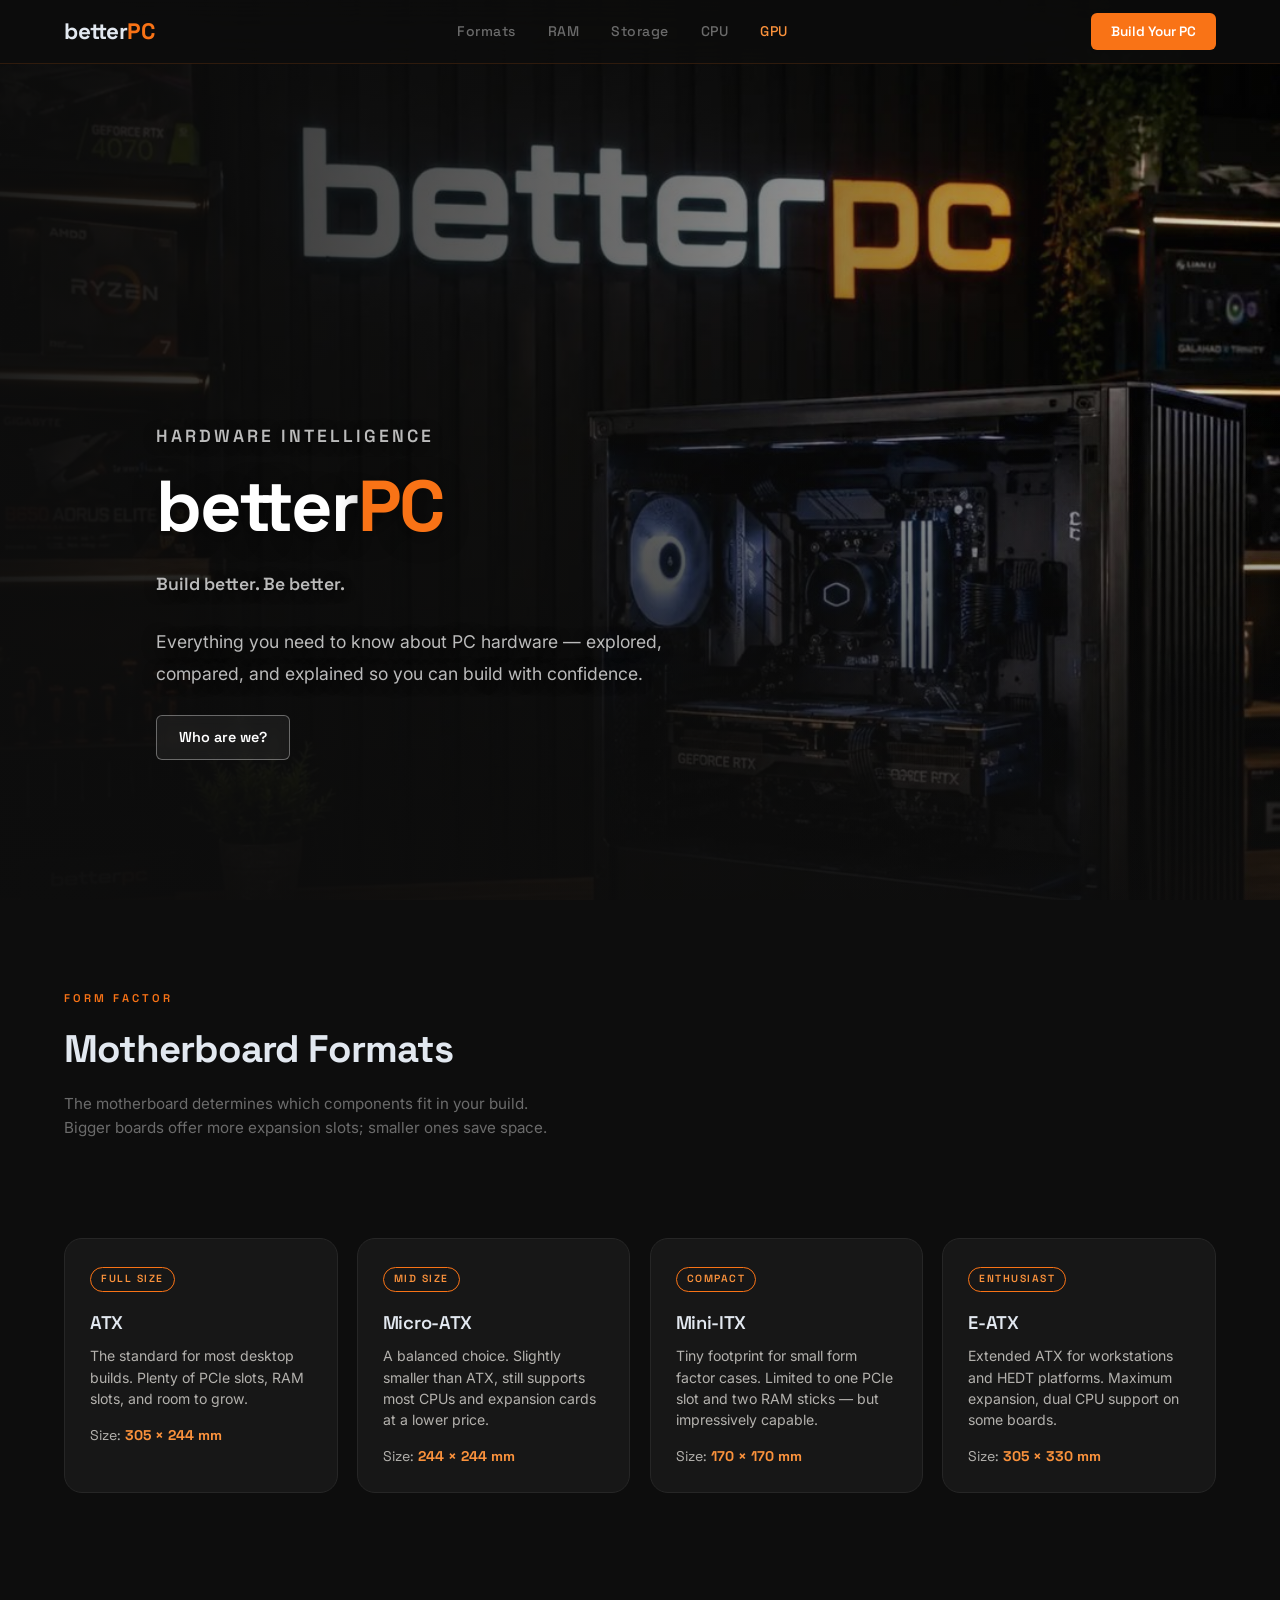
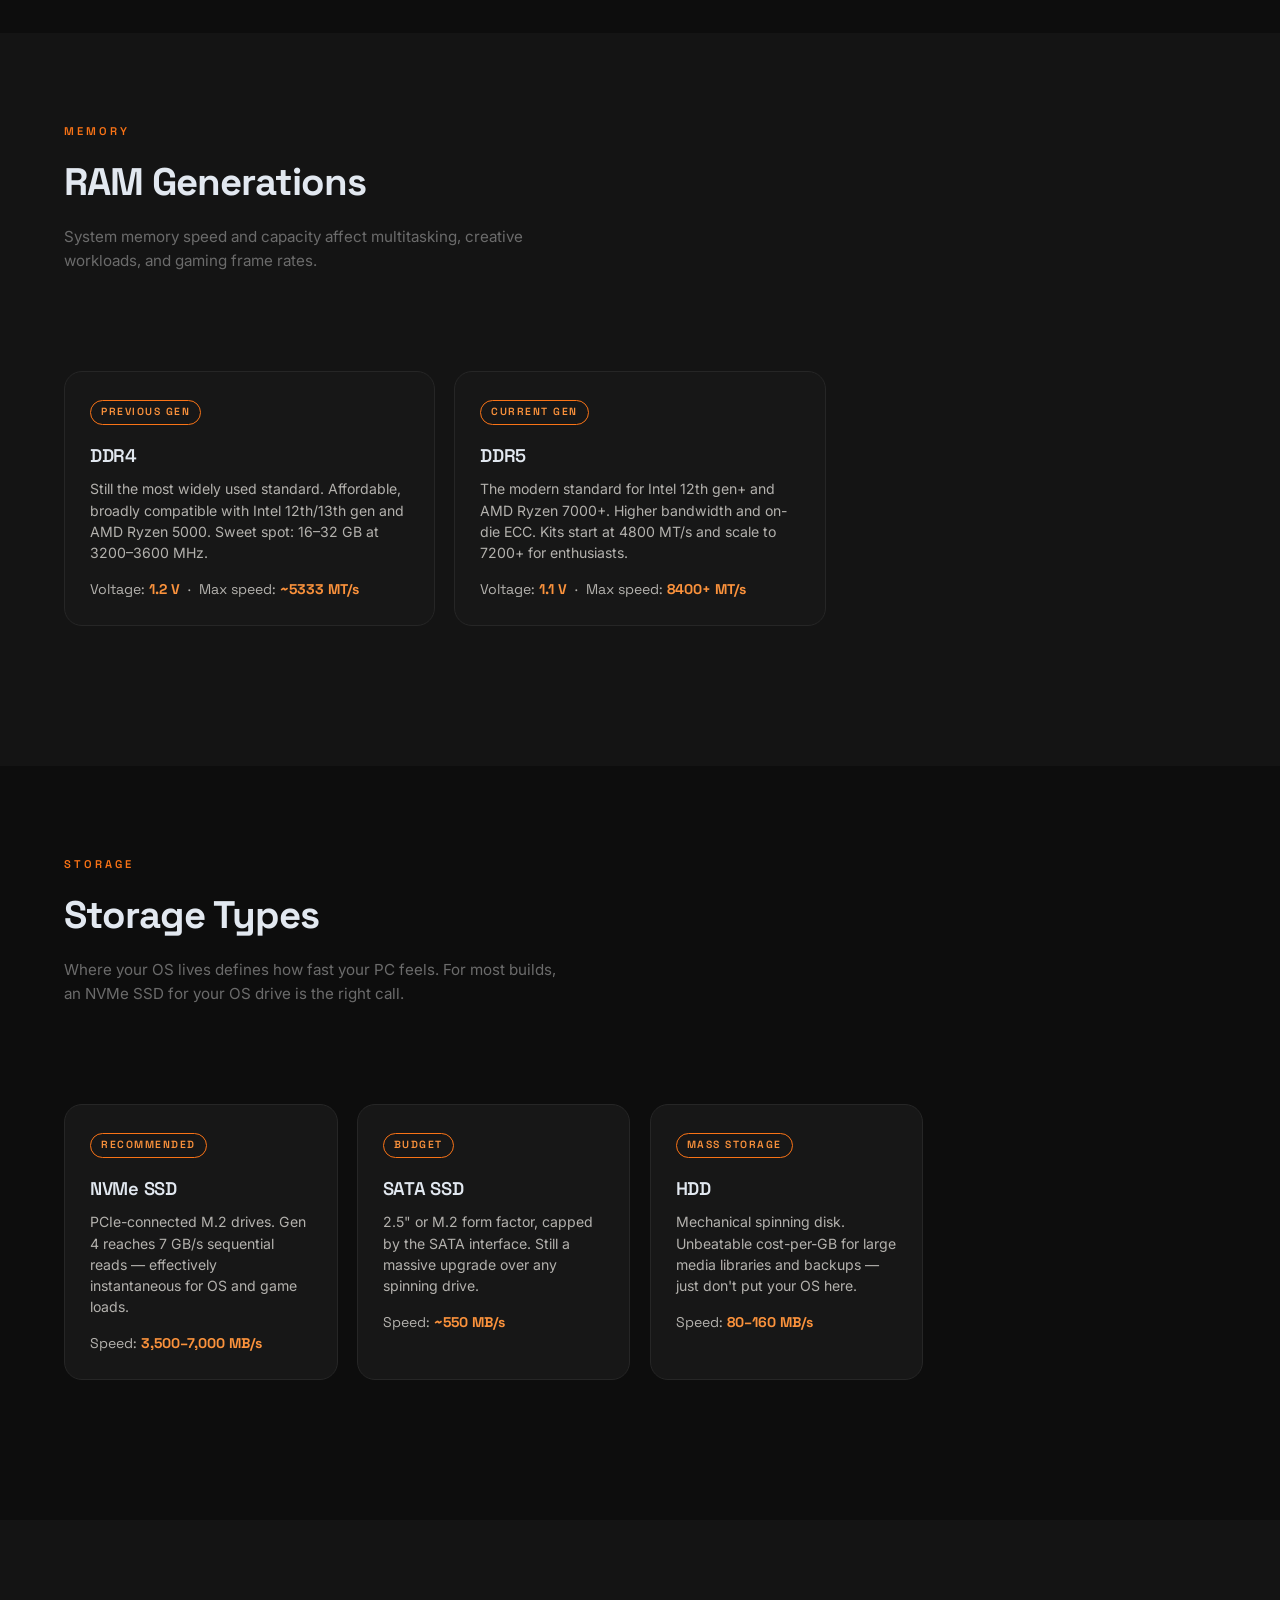
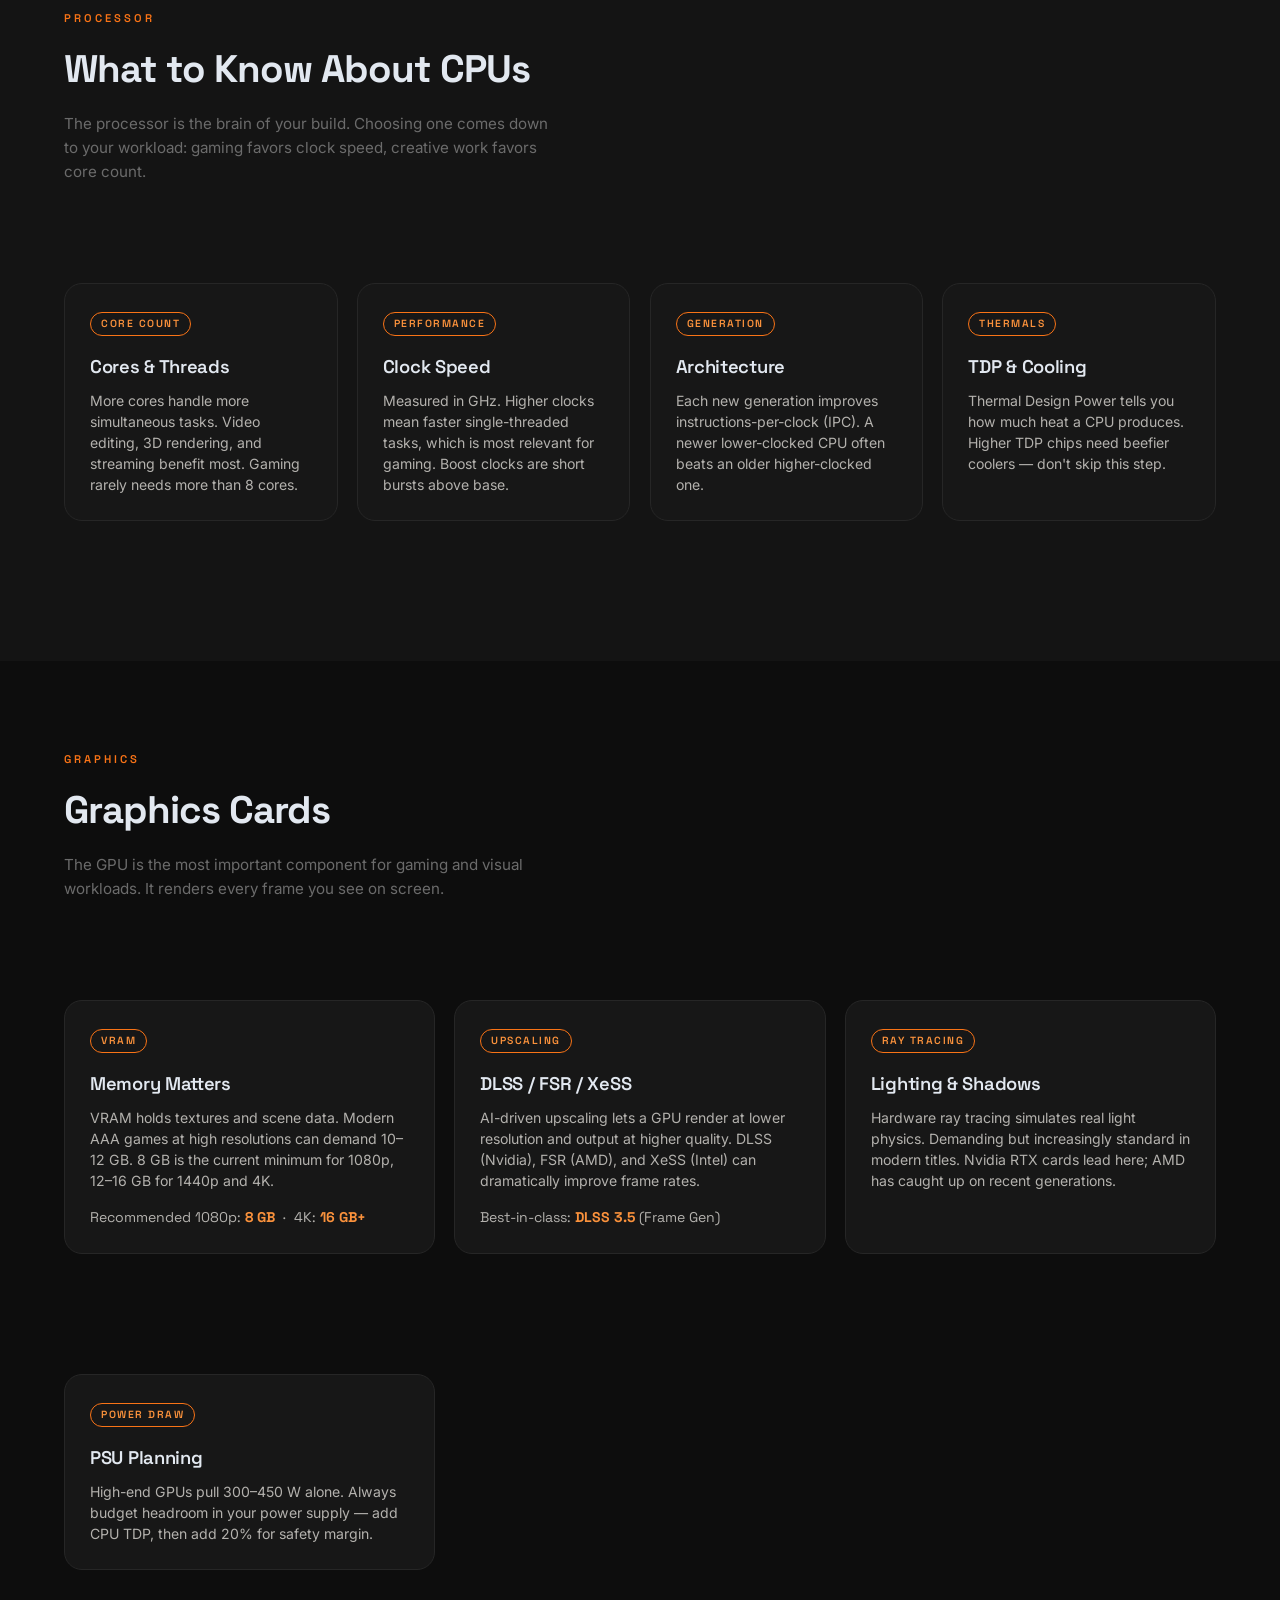
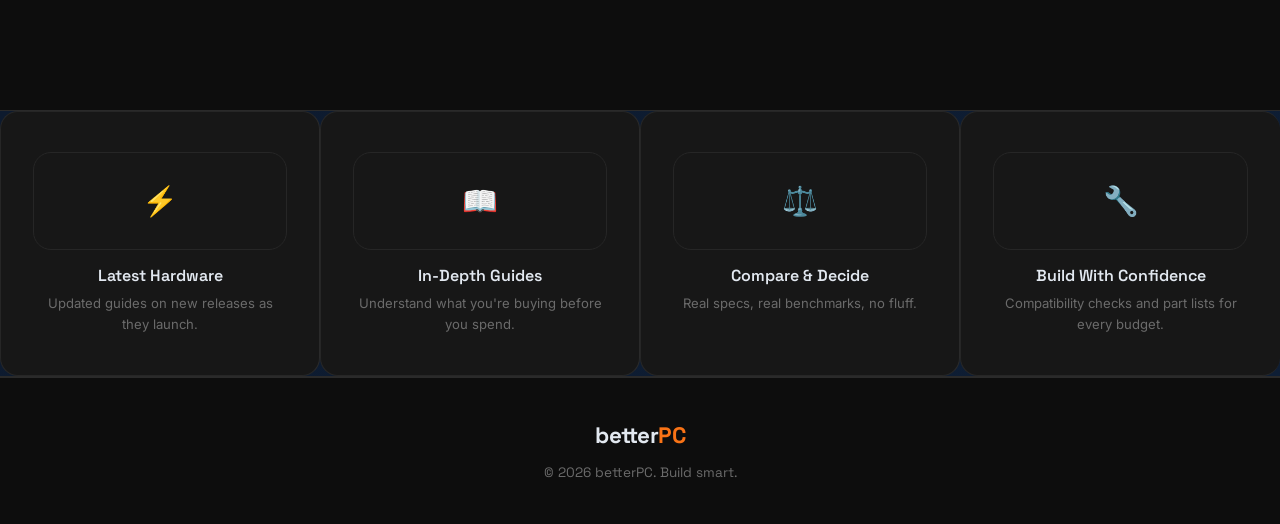
==== index.html @ 0bfc63be "Update index.html" ====
<!DOCTYPE html>
<html lang="en">
<head>
<meta charset="UTF-8" />
<meta name="viewport" content="width=device-width, initial-scale=1.0"/>
<title>betterPC — Hardware Guide</title>
<link rel="preconnect" href="https://fonts.googleapis.com">
<link rel="stylesheet" href="style.css">
<link href="https://fonts.googleapis.com/css2?family=Space+Grotesk:wght@400;500;600;700&family=Inter:wght@400;500&display=swap" rel="stylesheet">
<style>
  *, *::before, *::after { box-sizing: border-box; margin: 0; padding: 0; }

  :root {
    --bg:        #0d0d0d;
    --surface:   #141414;
    --card:      #1a1a1a;
    --border:    #2a2a2a;
    --accent:    #F97316;
    --accent2:   #FB923C;
    --text:      #E2E8F0;
    --muted:     #6B6B6B;
    --radius:    12px;
  }

  html { scroll-behavior: smooth; }

  body {
    font-family: 'Inter', sans-serif;
    background: var(--bg);
    color: var(--text);
    line-height: 1.6;
    overflow-x: hidden;
  }

  /* ── NAV ── */
  .navbar {
    position: fixed;
    top: 0; left: 0; right: 0;
    z-index: 100;
    display: flex;
    align-items: center;
    justify-content: space-between;
    padding: 0 5%;
    height: 64px;
    background: rgba(13,13,13,0.82);
    backdrop-filter: blur(16px);
    border-bottom: 1px solid rgba(249,115,22,0.15);
  }

  .logo {
    font-family: 'Space Grotesk', sans-serif;
    font-size: 1.4rem;
    font-weight: 700;
    letter-spacing: -0.5px;
    color: var(--text);
  }
  .logo span { color: var(--accent); }

  .nav-links {
    display: flex;
    gap: 2rem;
  }
  .nav-links a {
    font-family: 'Space Grotesk', sans-serif;
    font-size: 0.875rem;
    font-weight: 500;
    text-decoration: none;
    color: var(--muted);
    letter-spacing: 0.5px;
    transition: color 0.2s;
  }
  .nav-links a:hover, .nav-links a.active { color: var(--accent2); }

  .build-btn {
    font-family: 'Space Grotesk', sans-serif;
    font-size: 0.85rem;
    font-weight: 600;
    padding: 8px 20px;
    border-radius: 6px;
    background: var(--accent);
    color: #fff;
    text-decoration: none;
    transition: background 0.2s, transform 0.1s;
  }
  .build-btn:hover { background: var(--accent2); transform: translateY(-1px); }

  /* ── HERO ── */
  .hero {
    min-height: 100vh;
    display: flex;
    flex-direction: column;
    justify-content: flex-end;
    padding: 0 5% 80px;
    position: relative;
    overflow: hidden;
    background-image: url("[data-uri]");
    background-size: cover;
    background-position: center 20%;
  }
  .hero::before {
    content: '';
    position: absolute;
    inset: 0;
    background:
      linear-gradient(to right, rgba(13,13,13,0.93) 0%, rgba(13,13,13,0.6) 50%, rgba(13,13,13,0.1) 100%),
      linear-gradient(to top, rgba(13,13,13,0.85) 0%, transparent 55%);
    pointer-events: none;
  }

  .hero-content {
    position: relative;
    z-index: 1;
    display: grid;
    grid-template-columns: 1fr;
    max-width: 1200px;
    width: 100%;
    margin: 0 auto;
  }

  .hero-left {
    max-width: 620px;
  }

  .hero-eyebrow {
    font-family: 'Space Grotesk', sans-serif;
    font-size: 0.78rem;
    font-weight: 600;
    letter-spacing: 3px;
    text-transform: uppercase;
    color: var(--accent2);
    margin-bottom: 1rem;
    text-shadow: 0 2px 12px rgba(0,0,0,0.6);
  }

  .hero-content h1 {
    font-family: 'Space Grotesk', sans-serif;
    font-size: clamp(2.6rem, 6vw, 4.5rem);
    font-weight: 700;
    letter-spacing: -2px;
    color: #fff;
    line-height: 1.05;
    margin-bottom: 0.8rem;
    text-shadow: 0 4px 24px rgba(0,0,0,0.55);
  }
  .hero-content h1 span { color: var(--accent); }

  .hero-tagline {
    font-family: 'Space Grotesk', sans-serif;
    font-size: 1.25rem;
    font-weight: 600;
    color: var(--accent2);
    margin-bottom: 1.2rem;
    text-shadow: 0 2px 12px rgba(0,0,0,0.6);
  }

  .hero-desc {
    font-size: 1.05rem;
    color: #F5F3EF;
    line-height: 1.7;
    margin-bottom: 1.6rem;
    text-shadow: 0 2px 14px rgba(0,0,0,0.7);
    max-width: 520px;
  }

  .about-div a {
    display: inline-flex;
    align-items: center;
    gap: 6px;
    font-family: 'Space Grotesk', sans-serif;
    font-size: 0.9rem;
    font-weight: 600;
    color: #fff;
    text-decoration: none;
    padding: 10px 22px;
    border-radius: 6px;
    border: 1px solid rgba(255,255,255,0.35);
    background: rgba(255,255,255,0.06);
    backdrop-filter: blur(6px);
    transition: border-color 0.2s, background 0.2s, color 0.2s;
  }
  .about-div a:hover {
    border-color: var(--accent);
    background: rgba(249,115,22,0.15);
    color: var(--accent2);
  }

  /* ── SECTIONS ── */
  section:not(.hero) {
    padding: 90px 5%;
  }

  .section-inner {
    max-width: 1200px;
    margin: 0 auto;
  }

  .section-label {
    font-family: 'Space Grotesk', sans-serif;
    font-size: 0.7rem;
    font-weight: 600;
    letter-spacing: 3px;
    text-transform: uppercase;
    color: var(--accent);
    margin-bottom: 0.6rem;
  }

  .section-title {
    font-family: 'Space Grotesk', sans-serif;
    font-size: clamp(1.8rem, 3vw, 2.6rem);
    font-weight: 700;
    letter-spacing: -1px;
    margin-bottom: 0.8rem;
  }

  .section-desc {
    font-size: 0.95rem;
    color: var(--muted);
    max-width: 500px;
    margin-bottom: 3rem;
  }

  .grid {
    display: grid;
    grid-template-columns: repeat(auto-fill, minmax(240px, 1fr));
    gap: 1.2rem;
  }
  .grid-2 { grid-template-columns: repeat(auto-fill, minmax(320px, 1fr)); }

  /* ── CARDS ── */
  .card {
    background: var(--card);
    border: 1px solid var(--border);
    border-radius: var(--radius);
    padding: 1.6rem;
    position: relative;
    transition: border-color 0.25s, transform 0.2s, box-shadow 0.25s;
    overflow: hidden;
  }
  .card::before {
    content: '';
    position: absolute;
    inset: 0;
    border-radius: var(--radius);
    background: radial-gradient(ellipse 60% 60% at 50% 0%, rgba(249,115,22,0.07) 0%, transparent 70%);
    opacity: 0;
    transition: opacity 0.3s;
  }
  .card:hover {
    border-color: rgba(249,115,22,0.45);
    transform: translateY(-3px);
    box-shadow: 0 8px 40px rgba(249,115,22,0.15);
  }
  .card:hover::before { opacity: 1; }

  .card-badge {
    display: inline-block;
    font-family: 'Space Grotesk', sans-serif;
    font-size: 0.65rem;
    font-weight: 600;
    letter-spacing: 1.5px;
    text-transform: uppercase;
    padding: 3px 10px;
    border-radius: 20px;
    border: 1px solid var(--accent);
    color: var(--accent2);
    margin-bottom: 1rem;
  }

  .card h3 {
    font-family: 'Space Grotesk', sans-serif;
    font-size: 1.15rem;
    font-weight: 600;
    margin-bottom: 0.5rem;
    letter-spacing: -0.3px;
  }

  .card p {
    font-size: 0.88rem;
    color: rgba(240,237,232,0.72);
    line-height: 1.5;
  }

  .card-tag {
    margin-top: 1rem;
    font-size: 0.75rem;
    color: var(--muted);
    font-family: 'Space Grotesk', sans-serif;
  }
  .card-tag strong { color: var(--accent2); }

  /* ── ALTERNATING SECTION BACKGROUNDS ── */
  section.alt { background: var(--surface); }

  /* ── FEATURE STRIP ── */
  .feature-strip {
    background: linear-gradient(135deg, #0d1a2e 0%, #0e1e35 100%);
    border-top: 1px solid var(--border);
    border-bottom: 1px solid var(--border);
  }

  .feature-strip .grid { gap: 0; }
  .feature-strip .feat {
    padding: 2.5rem 2rem;
    border-right: 1px solid var(--border);
    text-align: center;
  }
  .feature-strip .feat:last-child { border-right: none; }
  .feat-icon {
    font-size: 1.8rem;
    margin-bottom: 0.8rem;
  }
  .feat h4 {
    font-family: 'Space Grotesk', sans-serif;
    font-size: 1rem;
    font-weight: 600;
    margin-bottom: 0.3rem;
  }
  .feat p { font-size: 0.82rem; color: var(--muted); }

  /* ── FOOTER ── */
  footer {
    padding: 40px 5%;
    text-align: center;
    border-top: 1px solid var(--border);
  }
  footer p {
    font-family: 'Space Grotesk', sans-serif;
    font-size: 0.85rem;
    color: var(--muted);
  }
  footer span { color: var(--accent); }

  /* ── RESPONSIVE ── */
  @media (max-width: 768px) {
    .nav-links { display: none; }
    .feature-strip .feat { border-right: none; border-bottom: 1px solid var(--border); }
    .feature-strip .feat:last-child { border-bottom: none; }
    .feature-strip .grid { grid-template-columns: 1fr; }
  }

  @media (prefers-reduced-motion: reduce) {
    .card { transition: none; }
  }
</style>
</head>
<body>

<!-- NAV -->
<nav class="navbar">
  <div class="logo">better<span>PC</span></div>
  <div class="nav-links">
    <a href="#formats">Formats</a>
    <a href="#ram">RAM</a>
    <a href="#storage">Storage</a>
    <a href="#cpu">CPU</a>
    <a href="#gpu">GPU</a>
  </div>
  <a class="build-btn" href="build.html">Build Your PC</a>
</nav>

<!-- HERO -->
<header class="hero">
  <div class="hero-content">
    <div class="hero-left">
      <p class="hero-eyebrow">Hardware Intelligence</p>
      <h1>better<span>PC</span></h1>
      <p class="hero-tagline">Build better. Be better.</p>
      <p class="hero-desc">
        Everything you need to know about PC hardware — explored, compared, and explained so you can build with confidence.
      </p>
      <div class="about-div">
       <a href="about.html">Who are we?</a>
      </div>
    </div>
  </div>
</header>

<!-- FORMATS -->
<section id="formats">
  <div class="section-inner">
    <p class="section-label">Form Factor</p>
    <h2 class="section-title">Motherboard Formats</h2>
    <p class="section-desc">The motherboard determines which components fit in your build. Bigger boards offer more expansion slots; smaller ones save space.</p>
    <div class="grid">
      <div class="card">
        <span class="card-badge">Full Size</span>
        <h3>ATX</h3>
        <p>The standard for most desktop builds. Plenty of PCIe slots, RAM slots, and room to grow.</p>
        <p class="card-tag">Size: <strong>305 × 244 mm</strong></p>
      </div>
      <div class="card">
        <span class="card-badge">Mid Size</span>
        <h3>Micro-ATX</h3>
        <p>A balanced choice. Slightly smaller than ATX, still supports most CPUs and expansion cards at a lower price.</p>
        <p class="card-tag">Size: <strong>244 × 244 mm</strong></p>
      </div>
      <div class="card">
        <span class="card-badge">Compact</span>
        <h3>Mini-ITX</h3>
        <p>Tiny footprint for small form factor cases. Limited to one PCIe slot and two RAM sticks — but impressively capable.</p>
        <p class="card-tag">Size: <strong>170 × 170 mm</strong></p>
      </div>
      <div class="card">
        <span class="card-badge">Enthusiast</span>
        <h3>E-ATX</h3>
        <p>Extended ATX for workstations and HEDT platforms. Maximum expansion, dual CPU support on some boards.</p>
        <p class="card-tag">Size: <strong>305 × 330 mm</strong></p>
      </div>
    </div>
  </div>
</section>

<!-- RAM -->
<section id="ram" class="alt">
  <div class="section-inner">
    <p class="section-label">Memory</p>
    <h2 class="section-title">RAM Generations</h2>
    <p class="section-desc">System memory speed and capacity affect multitasking, creative workloads, and gaming frame rates.</p>
    <div class="grid grid-2">
      <div class="card">
        <span class="card-badge">Previous Gen</span>
        <h3>DDR4</h3>
        <p>Still the most widely used standard. Affordable, broadly compatible with Intel 12th/13th gen and AMD Ryzen 5000. Sweet spot: 16–32 GB at 3200–3600 MHz.</p>
        <p class="card-tag">Voltage: <strong>1.2 V</strong> &nbsp;·&nbsp; Max speed: <strong>~5333 MT/s</strong></p>
      </div>
      <div class="card">
        <span class="card-badge">Current Gen</span>
        <h3>DDR5</h3>
        <p>The modern standard for Intel 12th gen+ and AMD Ryzen 7000+. Higher bandwidth and on-die ECC. Kits start at 4800 MT/s and scale to 7200+ for enthusiasts.</p>
        <p class="card-tag">Voltage: <strong>1.1 V</strong> &nbsp;·&nbsp; Max speed: <strong>8400+ MT/s</strong></p>
      </div>
    </div>
  </div>
</section>

<!-- STORAGE -->
<section id="storage">
  <div class="section-inner">
    <p class="section-label">Storage</p>
    <h2 class="section-title">Storage Types</h2>
    <p class="section-desc">Where your OS lives defines how fast your PC feels. For most builds, an NVMe SSD for your OS drive is the right call.</p>
    <div class="grid">
      <div class="card">
        <span class="card-badge">Recommended</span>
        <h3>NVMe SSD</h3>
        <p>PCIe-connected M.2 drives. Gen 4 reaches 7 GB/s sequential reads — effectively instantaneous for OS and game loads.</p>
        <p class="card-tag">Speed: <strong>3,500–7,000 MB/s</strong></p>
      </div>
      <div class="card">
        <span class="card-badge">Budget</span>
        <h3>SATA SSD</h3>
        <p>2.5" or M.2 form factor, capped by the SATA interface. Still a massive upgrade over any spinning drive.</p>
        <p class="card-tag">Speed: <strong>~550 MB/s</strong></p>
      </div>
      <div class="card">
        <span class="card-badge">Mass Storage</span>
        <h3>HDD</h3>
        <p>Mechanical spinning disk. Unbeatable cost-per-GB for large media libraries and backups — just don't put your OS here.</p>
        <p class="card-tag">Speed: <strong>80–160 MB/s</strong></p>
      </div>
    </div>
  </div>
</section>

<!-- CPU -->
<section id="cpu" class="alt">
  <div class="section-inner">
    <p class="section-label">Processor</p>
    <h2 class="section-title">What to Know About CPUs</h2>
    <p class="section-desc">The processor is the brain of your build. Choosing one comes down to your workload: gaming favors clock speed, creative work favors core count.</p>
    <div class="grid">
      <div class="card">
        <span class="card-badge">Core Count</span>
        <h3>Cores & Threads</h3>
        <p>More cores handle more simultaneous tasks. Video editing, 3D rendering, and streaming benefit most. Gaming rarely needs more than 8 cores.</p>
      </div>
      <div class="card">
        <span class="card-badge">Performance</span>
        <h3>Clock Speed</h3>
        <p>Measured in GHz. Higher clocks mean faster single-threaded tasks, which is most relevant for gaming. Boost clocks are short bursts above base.</p>
      </div>
      <div class="card">
        <span class="card-badge">Generation</span>
        <h3>Architecture</h3>
        <p>Each new generation improves instructions-per-clock (IPC). A newer lower-clocked CPU often beats an older higher-clocked one.</p>
      </div>
      <div class="card">
        <span class="card-badge">Thermals</span>
        <h3>TDP & Cooling</h3>
        <p>Thermal Design Power tells you how much heat a CPU produces. Higher TDP chips need beefier coolers — don't skip this step.</p>
      </div>
    </div>
  </div>
</section>

<!-- GPU -->
<section id="gpu">
  <div class="section-inner">
    <p class="section-label">Graphics</p>
    <h2 class="section-title">Graphics Cards</h2>
    <p class="section-desc">The GPU is the most important component for gaming and visual workloads. It renders every frame you see on screen.</p>
    <div class="grid grid-2">
      <div class="card">
        <span class="card-badge">VRAM</span>
        <h3>Memory Matters</h3>
        <p>VRAM holds textures and scene data. Modern AAA games at high resolutions can demand 10–12 GB. 8 GB is the current minimum for 1080p, 12–16 GB for 1440p and 4K.</p>
        <p class="card-tag">Recommended 1080p: <strong>8 GB</strong> &nbsp;·&nbsp; 4K: <strong>16 GB+</strong></p>
      </div>
      <div class="card">
        <span class="card-badge">Upscaling</span>
        <h3>DLSS / FSR / XeSS</h3>
        <p>AI-driven upscaling lets a GPU render at lower resolution and output at higher quality. DLSS (Nvidia), FSR (AMD), and XeSS (Intel) can dramatically improve frame rates.</p>
        <p class="card-tag">Best-in-class: <strong>DLSS 3.5</strong> (Frame Gen)</p>
      </div>
      <div class="card">
        <span class="card-badge">Ray Tracing</span>
        <h3>Lighting & Shadows</h3>
        <p>Hardware ray tracing simulates real light physics. Demanding but increasingly standard in modern titles. Nvidia RTX cards lead here; AMD has caught up on recent generations.</p>
      </div>
      <div class="card">
        <span class="card-badge">Power Draw</span>
        <h3>PSU Planning</h3>
        <p>High-end GPUs pull 300–450 W alone. Always budget headroom in your power supply — add CPU TDP, then add 20% for safety margin.</p>
      </div>
    </div>
  </div>
</section>

<!-- FEATURE STRIP -->
<section class="feature-strip" style="padding: 0;">
  <div class="section-inner" style="max-width:100%;">
    <div class="grid" style="grid-template-columns: repeat(4, 1fr);">
      <div class="feat">
        <div class="feat-icon">⚡</div>
        <h4>Latest Hardware</h4>
        <p>Updated guides on new releases as they launch.</p>
      </div>
      <div class="feat">
        <div class="feat-icon">📖</div>
        <h4>In-Depth Guides</h4>
        <p>Understand what you're buying before you spend.</p>
      </div>
      <div class="feat">
        <div class="feat-icon">⚖️</div>
        <h4>Compare & Decide</h4>
        <p>Real specs, real benchmarks, no fluff.</p>
      </div>
      <div class="feat">
        <div class="feat-icon">🔧</div>
        <h4>Build With Confidence</h4>
        <p>Compatibility checks and part lists for every budget.</p>
      </div>
    </div>
  </div>
</section>

<!-- FOOTER -->
<footer>
  <div class="logo" style="margin-bottom:0.5rem;">better<span>PC</span></div>
  <p>© 2026 betterPC. Build smart.</p>
</footer>

<script>
  // Active nav highlight on scroll
  const sections = document.querySelectorAll('section[id], header.hero');
  const navLinks = document.querySelectorAll('.nav-links a');

  const observer = new IntersectionObserver(entries => {
    entries.forEach(entry => {
      if (entry.isIntersecting) {
        const id = entry.target.id;
        navLinks.forEach(a => {
          a.classList.toggle('active', a.getAttribute('href') === `#${id}`);
        });
      }
    });
  }, { rootMargin: '-40% 0px -55% 0px' });

  document.querySelectorAll('section[id]').forEach(s => observer.observe(s));
</script>
</body>
</html>
---- style.css ----
*{
    margin:0;
    padding:0;
    box-sizing:border-box;
}

body{
    background:#050505;
    color:white;
    font-family:'Segoe UI',sans-serif;
}

.navbar{
    display:flex;
    justify-content:space-between;
    align-items:center;
    padding:30px 8%;
}

.logo{
    font-size:2rem;
    font-weight:800;
}

.logo span{
    color:#ff7a00;
}

.nav-links{
    display:flex;
    gap:40px;
}

.nav-links a{
    color:white;
    text-decoration:none;
    transition:.3s;
}

.nav-links a:hover{
    color:#ff7a00;
}

.build-btn{
    background:#ff7a00;
    color:white;
    text-decoration:none;
    padding:14px 26px;
    border-radius:10px;
}

/* .hero{
    min-height:100vh;

    background:
    radial-gradient(
        circle at center,
        rgba(255,122,0,.15),
        transparent 60%
    ),
    #050505;
} */
.hero{
    min-height:100vh;

    background:
    linear-gradient(
        rgba(0,0,0,.75),
        rgba(0,0,0,.75)
    ),
    url("images/background.jpg");

    background-size:cover;
    background-position:center;
    background-repeat:no-repeat;

    position:relative;
}
.hero-content{
    display:flex;
    justify-content:space-between;
    align-items:center;

    padding:60px 8%;
}

.hero-left{
    max-width:650px;
}

.hero-left h1{
    font-size:7rem;
    line-height:1;
}

.hero-left h1 span{
    color:#ff7a00;
}

.hero-left h2{
    margin-top:20px;
    font-size:2rem;
}

.hero-left p{
    margin-top:25px;
    color:#bbb;
    font-size:1.1rem;
    line-height:1.8;
}

.hero-buttons{
    margin-top:40px;
    display:flex;
    gap:20px;
}

.primary-btn{
    background:#ff7a00;
    color:white;
    border:none;
    padding:16px 28px;
    border-radius:12px;
    cursor:pointer;
}

.secondary-btn{
    background:transparent;
    color:white;
    border:1px solid #444;
    padding:16px 28px;
    border-radius:12px;
    cursor:pointer;
}

.hero-right img{
    width:750px;
    max-width:100%;

    filter:
    drop-shadow(
        0 0 40px
        rgba(255,122,0,.25)
    );
}

.card{
    max-width:1300px;
    margin:50px auto;
    background:#111;
    border:1px solid #222;
    border-radius:24px;
    padding:40px;
}

.grid{
    display:grid;
    grid-template-columns:
    repeat(auto-fit,minmax(250px,1fr));

    gap:25px;
}

.grid div{
    background:#171717;
    border:1px solid #262626;
    border-radius:18px;
    padding:25px;
    transition:.3s;
}

.grid div:hover{
    transform:translateY(-5px);
    border-color:#ff7a00;
}

footer{
    text-align:center;
    padding:50px;
    color:#888;
}
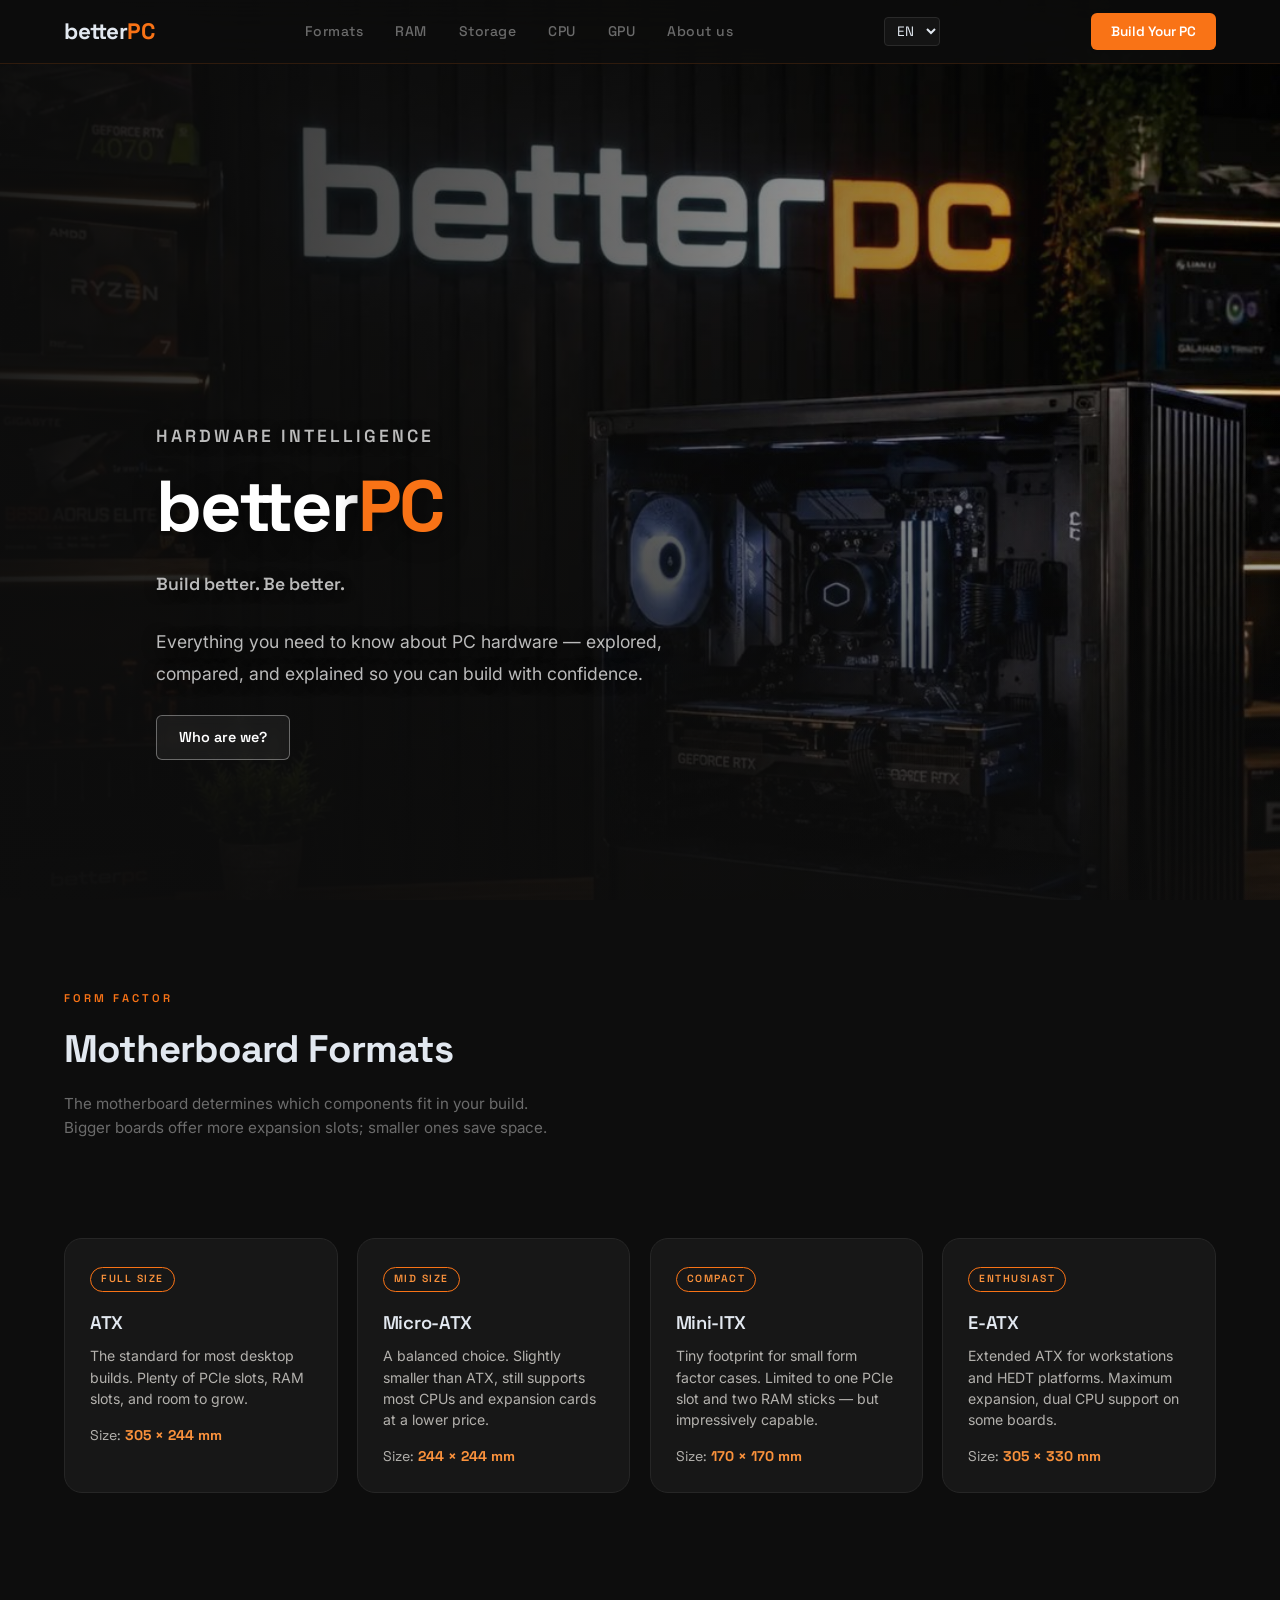
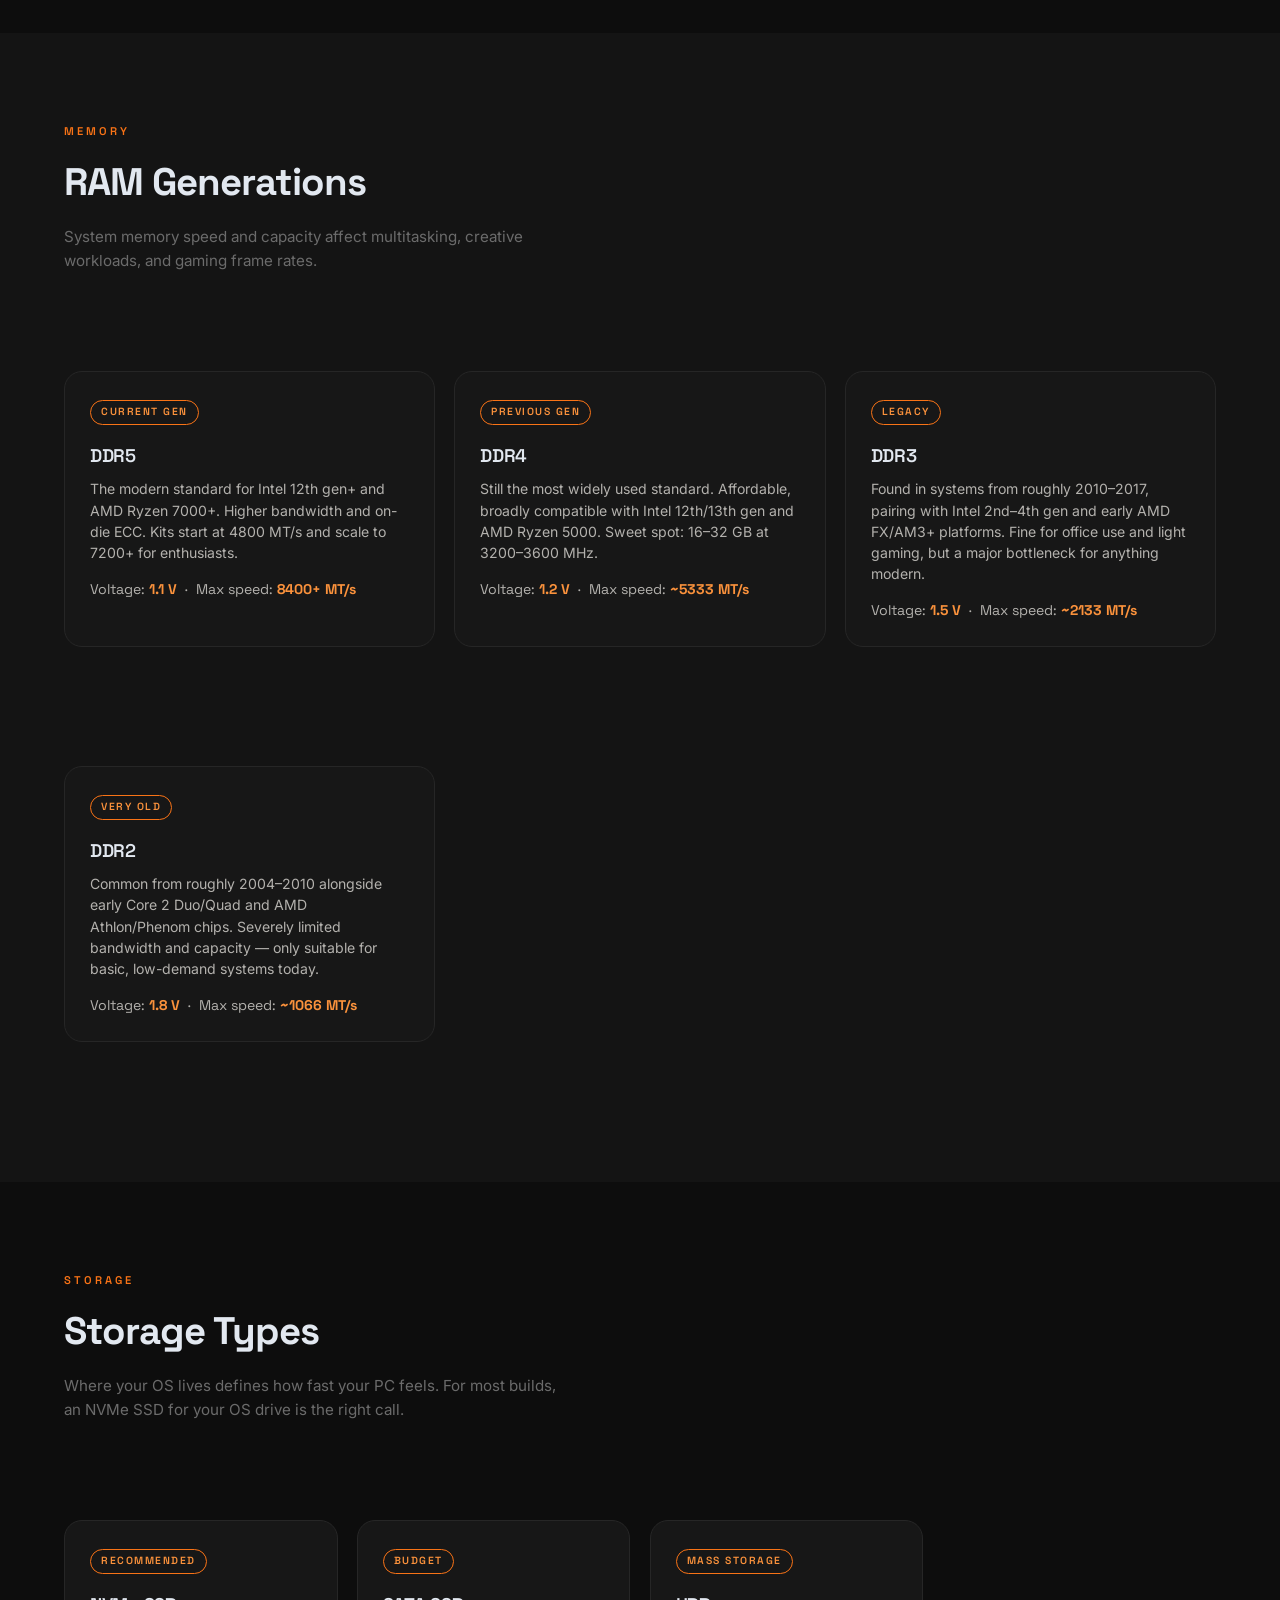
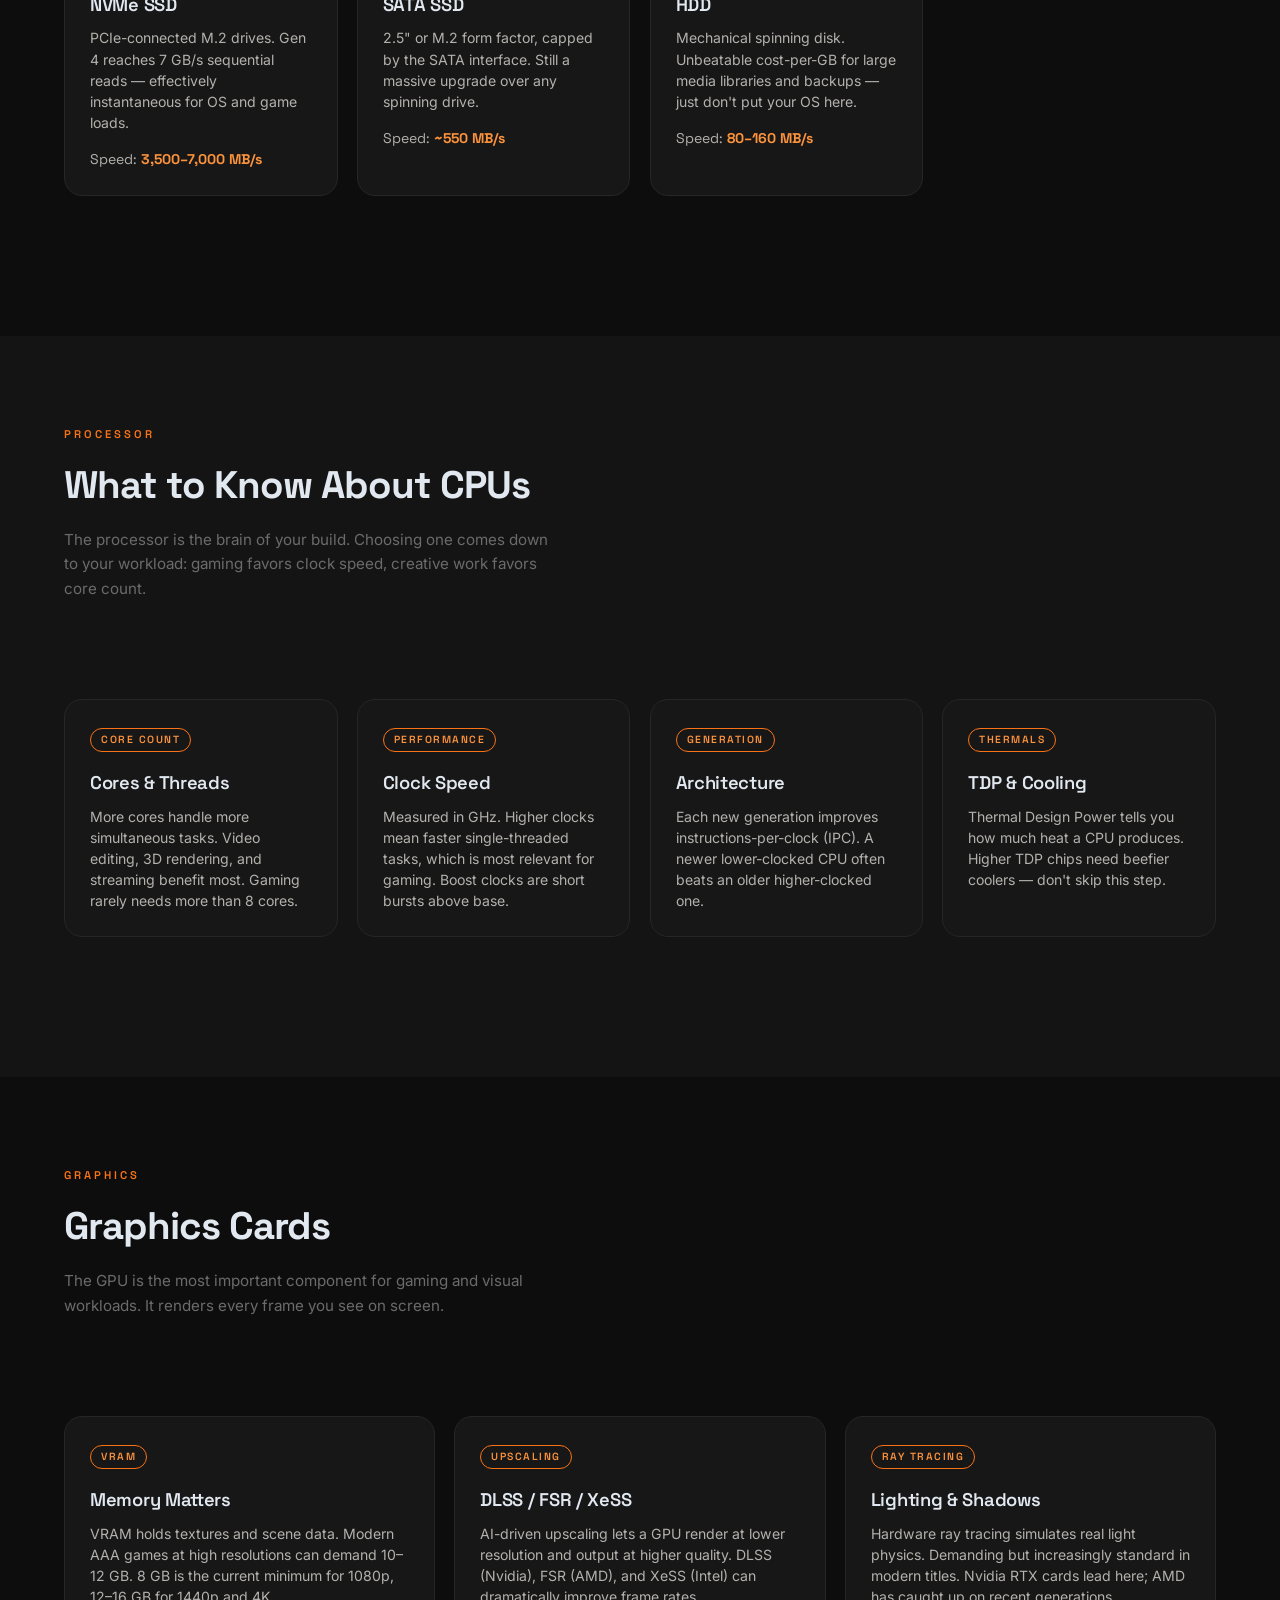
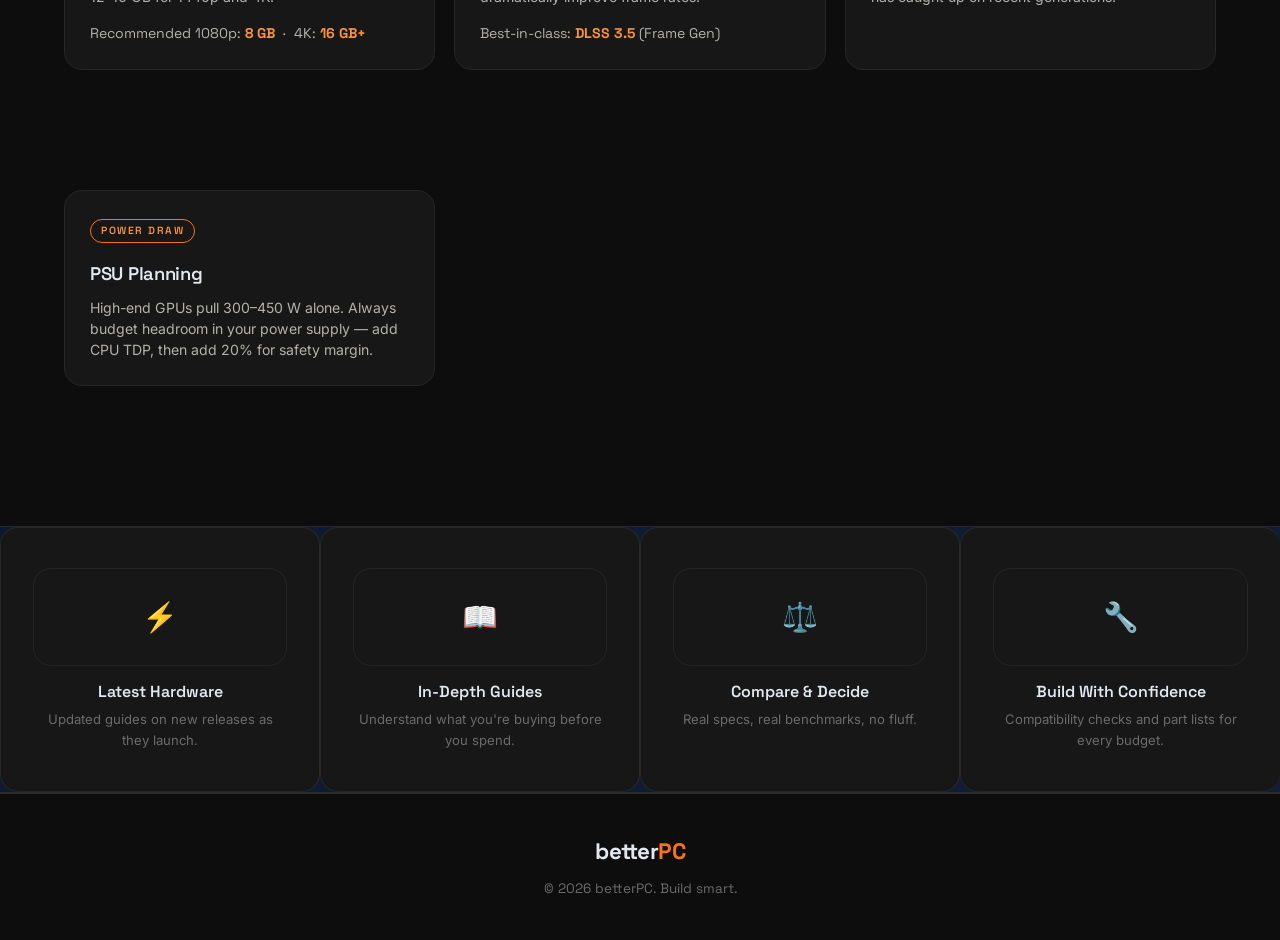
==== commit 98b3b2c1: "Update index.html" ====
--- a/index.html
+++ b/index.html
@@ -47,6 +47,20 @@
     border-bottom: 1px solid rgba(249,115,22,0.15);
   }
 
+ .lang-selector select {
+  background: var(--surface);
+  color: var(--text);
+  border: 1px solid var(--border);
+  padding: 4px 8px;
+  border-radius: 4px;
+  font-family: 'Space Grotesk', sans-serif;
+  font-size: 0.85rem;
+  cursor: pointer;
+  outline: none;
+}
+.lang-selector select:hover {
+  border-color: var(--accent);
+}
   .logo {
     font-family: 'Space Grotesk', sans-serif;
     font-size: 1.4rem;
@@ -348,13 +362,35 @@
 <!-- NAV -->
 <nav class="navbar">
   <div class="logo">better<span>PC</span></div>
+ 
   <div class="nav-links">
-    <a href="#formats">Formats</a>
-    <a href="#ram">RAM</a>
-    <a href="#storage">Storage</a>
-    <a href="#cpu">CPU</a>
-    <a href="#gpu">GPU</a>
+    <a href="index.html#formats" data-i18n="nav_formats">Formats</a>
+      <a href="index.html#ram" data-i18n="nav_ram">RAM</a>
+      <a href="index.html#storage" data-i18n="nav_storage">Storage</a>
+      <a href="index.html#cpu" data-i18n="nav_cpu">CPU</a>
+      <a href="index.html#gpu" data-i18n="nav_gpu">GPU</a>
+      <a href="about.html" data-i18n="nav_about">About us</a>
   </div>
+
+ <div class="lang-selector">
+    <select id="langSelect">
+      <option value="en">EN</option>
+      <option value="el">GR</option>
+      <option value="de">DE</option>
+      <option value="fr">FR</option>
+      <option value="ru">RU</option>
+      <option value="sr">SR</option>
+      <option value="it">IT</option>
+      <option value="es">ES</option>
+      <option value="pt">PT</option>
+      <option value="pl">PL</option>
+      <option value="sv">SV</option>
+      <option value="ro">RO</option>
+      <option value="bg">BG</option>
+    </select>
+  </div>
+
+  <!-- <a href="#" class="build-btn" data-i18n="nav_build">Start Build</a> -->
   <a class="build-btn" href="build.html">Build Your PC</a>
 </nav>
 
@@ -362,202 +398,208 @@
 <header class="hero">
   <div class="hero-content">
     <div class="hero-left">
-      <p class="hero-eyebrow">Hardware Intelligence</p>
+      <p class="hero-eyebrow" data-i18n="hero_eyebrow">Hardware Intelligence</p>
       <h1>better<span>PC</span></h1>
-      <p class="hero-tagline">Build better. Be better.</p>
-      <p class="hero-desc">
+      <p class="hero-tagline" data-i18n="hero_tagline">Build better. Be better.</p>
+      <p class="hero-desc" data-i18n="hero_desc">
         Everything you need to know about PC hardware — explored, compared, and explained so you can build with confidence.
       </p>
       <div class="about-div">
-       <a href="about.html">Who are we?</a>
+       <a href="about.html" data-i18n="hero_about_link">Who are we?</a>
       </div>
     </div>
   </div>
 </header>
 
-<!-- FORMATS -->
 <section id="formats">
   <div class="section-inner">
-    <p class="section-label">Form Factor</p>
-    <h2 class="section-title">Motherboard Formats</h2>
-    <p class="section-desc">The motherboard determines which components fit in your build. Bigger boards offer more expansion slots; smaller ones save space.</p>
+    <p class="section-label" data-i18n="formats_label">Form Factor</p>
+    <h2 class="section-title" data-i18n="formats_title">Motherboard Formats</h2>
+    <p class="section-desc" data-i18n="formats_desc">The motherboard determines which components fit in your build. Bigger boards offer more expansion slots; smaller ones save space.</p>
     <div class="grid">
       <div class="card">
-        <span class="card-badge">Full Size</span>
+        <span class="card-badge" data-i18n="badge_full_size">Full Size</span>
         <h3>ATX</h3>
-        <p>The standard for most desktop builds. Plenty of PCIe slots, RAM slots, and room to grow.</p>
-        <p class="card-tag">Size: <strong>305 × 244 mm</strong></p>
+        <p data-i18n="atx_text">The standard for most desktop builds. Plenty of PCIe slots, RAM slots, and room to grow.</p>
+        <p class="card-tag"><span data-i18n="size_prefix">Size</span>: <strong>305 × 244 mm</strong></p>
       </div>
       <div class="card">
-        <span class="card-badge">Mid Size</span>
+        <span class="card-badge" data-i18n="badge_mid_size">Mid Size</span>
         <h3>Micro-ATX</h3>
-        <p>A balanced choice. Slightly smaller than ATX, still supports most CPUs and expansion cards at a lower price.</p>
-        <p class="card-tag">Size: <strong>244 × 244 mm</strong></p>
+        <p data-i18n="matx_text">A balanced choice. Slightly smaller than ATX, still supports most CPUs and expansion cards at a lower price.</p>
+        <p class="card-tag"><span data-i18n="size_prefix">Size</span>: <strong>244 × 244 mm</strong></p>
       </div>
       <div class="card">
-        <span class="card-badge">Compact</span>
+        <span class="card-badge" data-i18n="badge_compact">Compact</span>
         <h3>Mini-ITX</h3>
-        <p>Tiny footprint for small form factor cases. Limited to one PCIe slot and two RAM sticks — but impressively capable.</p>
-        <p class="card-tag">Size: <strong>170 × 170 mm</strong></p>
+        <p data-i18n="mitx_text">Tiny footprint for small form factor cases. Limited to one PCIe slot and two RAM sticks — but impressively capable.</p>
+        <p class="card-tag"><span data-i18n="size_prefix">Size</span>: <strong>170 × 170 mm</strong></p>
       </div>
       <div class="card">
-        <span class="card-badge">Enthusiast</span>
+        <span class="card-badge" data-i18n="badge_enthusiast">Enthusiast</span>
         <h3>E-ATX</h3>
-        <p>Extended ATX for workstations and HEDT platforms. Maximum expansion, dual CPU support on some boards.</p>
-        <p class="card-tag">Size: <strong>305 × 330 mm</strong></p>
+        <p data-i18n="eatx_text">Extended ATX for workstations and HEDT platforms. Maximum expansion, dual CPU support on some boards.</p>
+        <p class="card-tag"><span data-i18n="size_prefix">Size</span>: <strong>305 × 330 mm</strong></p>
       </div>
     </div>
   </div>
 </section>
 
-<!-- RAM -->
 <section id="ram" class="alt">
   <div class="section-inner">
-    <p class="section-label">Memory</p>
-    <h2 class="section-title">RAM Generations</h2>
-    <p class="section-desc">System memory speed and capacity affect multitasking, creative workloads, and gaming frame rates.</p>
+    <p class="section-label" data-i18n="ram_label">Memory</p>
+    <h2 class="section-title" data-i18n="ram_title">RAM Generations</h2>
+    <p class="section-desc" data-i18n="ram_desc">System memory speed and capacity affect multitasking, creative workloads, and gaming frame rates.</p>
     <div class="grid grid-2">
       <div class="card">
-        <span class="card-badge">Previous Gen</span>
+        <span class="card-badge" data-i18n="badge_current_gen">Current Gen</span>
+        <h3>DDR5</h3>
+        <p data-i18n="ddr5_text">The modern standard for Intel 12th gen+ and AMD Ryzen 7000+. Higher bandwidth and on-die ECC. Kits start at 4800 MT/s and scale to 7200+ for enthusiasts.</p>
+        <p class="card-tag"><span data-i18n="voltage_prefix">Voltage</span>: <strong>1.1 V</strong> &nbsp;·&nbsp; <span data-i18n="max_speed_prefix">Max speed</span>: <strong>8400+ MT/s</strong></p>
+      </div>
+      <div class="card">
+        <span class="card-badge" data-i18n="badge_prev_gen">Previous Gen</span>
         <h3>DDR4</h3>
-        <p>Still the most widely used standard. Affordable, broadly compatible with Intel 12th/13th gen and AMD Ryzen 5000. Sweet spot: 16–32 GB at 3200–3600 MHz.</p>
-        <p class="card-tag">Voltage: <strong>1.2 V</strong> &nbsp;·&nbsp; Max speed: <strong>~5333 MT/s</strong></p>
+        <p data-i18n="ddr4_text">Still the most widely used standard. Affordable, broadly compatible with Intel 12th/13th gen and AMD Ryzen 5000. Sweet spot: 16–32 GB at 3200–3600 MHz.</p>
+        <p class="card-tag"><span data-i18n="voltage_prefix">Voltage</span>: <strong>1.2 V</strong> &nbsp;·&nbsp; <span data-i18n="max_speed_prefix">Max speed</span>: <strong>~5333 MT/s</strong></p>
+      </div>
+       <div class="card">
+        <span class="card-badge" data-i18n="badge_legacy">Legacy</span>
+        <h3>DDR3</h3>
+        <p data-i18n="ddr3_text">Found in systems from roughly 2010–2017, pairing with Intel 2nd–4th gen and early AMD FX/AM3+ platforms. Fine for office use and light gaming, but a major bottleneck for anything modern.</p>
+        <p class="card-tag"><span data-i18n="voltage_prefix">Voltage</span>: <strong>1.5 V</strong> &nbsp;·&nbsp; <span data-i18n="max_speed_prefix">Max speed</span>: <strong>~2133 MT/s</strong></p>
       </div>
       <div class="card">
-        <span class="card-badge">Current Gen</span>
-        <h3>DDR5</h3>
-        <p>The modern standard for Intel 12th gen+ and AMD Ryzen 7000+. Higher bandwidth and on-die ECC. Kits start at 4800 MT/s and scale to 7200+ for enthusiasts.</p>
-        <p class="card-tag">Voltage: <strong>1.1 V</strong> &nbsp;·&nbsp; Max speed: <strong>8400+ MT/s</strong></p>
+        <span class="card-badge" data-i18n="badge_very_old">Very Old</span>
+        <h3>DDR2</h3>
+        <p data-i18n="ddr2_text">Common from roughly 2004–2010 alongside early Core 2 Duo/Quad and AMD Athlon/Phenom chips. Severely limited bandwidth and capacity — only suitable for basic, low-demand systems today.</p>
+        <p class="card-tag"><span data-i18n="voltage_prefix">Voltage</span>: <strong>1.8 V</strong> &nbsp;·&nbsp; <span data-i18n="max_speed_prefix">Max speed</span>: <strong>~1066 MT/s</strong></p>
       </div>
     </div>
   </div>
 </section>
-
+ 
 <!-- STORAGE -->
 <section id="storage">
   <div class="section-inner">
-    <p class="section-label">Storage</p>
-    <h2 class="section-title">Storage Types</h2>
-    <p class="section-desc">Where your OS lives defines how fast your PC feels. For most builds, an NVMe SSD for your OS drive is the right call.</p>
+    <p class="section-label" data-i18n="storage_label">Storage</p>
+    <h2 class="section-title" data-i18n="storage_title">Storage Types</h2>
+    <p class="section-desc" data-i18n="storage_desc">Where your OS lives defines how fast your PC feels. For most builds, an NVMe SSD for your OS drive is the right call.</p>
     <div class="grid">
       <div class="card">
-        <span class="card-badge">Recommended</span>
+        <span class="card-badge" data-i18n="badge_recommended">Recommended</span>
         <h3>NVMe SSD</h3>
-        <p>PCIe-connected M.2 drives. Gen 4 reaches 7 GB/s sequential reads — effectively instantaneous for OS and game loads.</p>
-        <p class="card-tag">Speed: <strong>3,500–7,000 MB/s</strong></p>
+        <p data-i18n="nvme_text">PCIe-connected M.2 drives. Gen 4 reaches 7 GB/s sequential reads — effectively instantaneous for OS and game loads.</p>
+        <p class="card-tag"><span data-i18n="speed_prefix">Speed</span>: <strong>3,500–7,000 MB/s</strong></p>
       </div>
       <div class="card">
-        <span class="card-badge">Budget</span>
+        <span class="card-badge" data-i18n="badge_budget">Budget</span>
         <h3>SATA SSD</h3>
-        <p>2.5" or M.2 form factor, capped by the SATA interface. Still a massive upgrade over any spinning drive.</p>
-        <p class="card-tag">Speed: <strong>~550 MB/s</strong></p>
+        <p data-i18n="sata_text">2.5" or M.2 form factor, capped by the SATA interface. Still a massive upgrade over any spinning drive.</p>
+        <p class="card-tag"><span data-i18n="speed_prefix">Speed</span>: <strong>~550 MB/s</strong></p>
       </div>
       <div class="card">
-        <span class="card-badge">Mass Storage</span>
+        <span class="card-badge" data-i18n="badge_mass_storage">Mass Storage</span>
         <h3>HDD</h3>
-        <p>Mechanical spinning disk. Unbeatable cost-per-GB for large media libraries and backups — just don't put your OS here.</p>
-        <p class="card-tag">Speed: <strong>80–160 MB/s</strong></p>
+        <p data-i18n="hdd_text">Mechanical spinning disk. Unbeatable cost-per-GB for large media libraries and backups — just don't put your OS here.</p>
+        <p class="card-tag"><span data-i18n="speed_prefix">Speed</span>: <strong>80–160 MB/s</strong></p>
       </div>
     </div>
   </div>
 </section>
 
-<!-- CPU -->
 <section id="cpu" class="alt">
   <div class="section-inner">
-    <p class="section-label">Processor</p>
-    <h2 class="section-title">What to Know About CPUs</h2>
-    <p class="section-desc">The processor is the brain of your build. Choosing one comes down to your workload: gaming favors clock speed, creative work favors core count.</p>
+    <p class="section-label" data-i18n="cpu_label">Processor</p>
+    <h2 class="section-title" data-i18n="cpu_title">What to Know About CPUs</h2>
+    <p class="section-desc" data-i18n="cpu_desc">The processor is the brain of your build. Choosing one comes down to your workload: gaming favors clock speed, creative work favors core count.</p>
     <div class="grid">
       <div class="card">
-        <span class="card-badge">Core Count</span>
-        <h3>Cores & Threads</h3>
-        <p>More cores handle more simultaneous tasks. Video editing, 3D rendering, and streaming benefit most. Gaming rarely needs more than 8 cores.</p>
+        <span class="card-badge" data-i18n="badge_core_count">Core Count</span>
+        <h3 data-i18n="cores_threads_title">Cores & Threads</h3>
+        <p data-i18n="cores_threads_text">More cores handle more simultaneous tasks. Video editing, 3D rendering, and streaming benefit most. Gaming rarely needs more than 8 cores.</p>
       </div>
       <div class="card">
-        <span class="card-badge">Performance</span>
-        <h3>Clock Speed</h3>
-        <p>Measured in GHz. Higher clocks mean faster single-threaded tasks, which is most relevant for gaming. Boost clocks are short bursts above base.</p>
+        <span class="card-badge" data-i18n="badge_performance">Performance</span>
+        <h3 data-i18n="clock_speed_title">Clock Speed</h3>
+        <p data-i18n="clock_speed_text">Measured in GHz. Higher clocks mean faster single-threaded tasks, which is most relevant for gaming. Boost clocks are short bursts above base.</p>
       </div>
       <div class="card">
-        <span class="card-badge">Generation</span>
-        <h3>Architecture</h3>
-        <p>Each new generation improves instructions-per-clock (IPC). A newer lower-clocked CPU often beats an older higher-clocked one.</p>
+        <span class="card-badge" data-i18n="badge_generation">Generation</span>
+        <h3 data-i18n="architecture_title">Architecture</h3>
+        <p data-i18n="architecture_text">Each new generation improves instructions-per-clock (IPC). A newer lower-clocked CPU often beats an older higher-clocked one.</p>
       </div>
       <div class="card">
-        <span class="card-badge">Thermals</span>
-        <h3>TDP & Cooling</h3>
-        <p>Thermal Design Power tells you how much heat a CPU produces. Higher TDP chips need beefier coolers — don't skip this step.</p>
+        <span class="card-badge" data-i18n="badge_thermals">Thermals</span>
+        <h3 data-i18n="tdp_cooling_title">TDP & Cooling</h3>
+        <p data-i18n="tdp_cooling_text">Thermal Design Power tells you how much heat a CPU produces. Higher TDP chips need beefier coolers — don't skip this step.</p>
       </div>
     </div>
   </div>
 </section>
 
-<!-- GPU -->
 <section id="gpu">
   <div class="section-inner">
-    <p class="section-label">Graphics</p>
-    <h2 class="section-title">Graphics Cards</h2>
-    <p class="section-desc">The GPU is the most important component for gaming and visual workloads. It renders every frame you see on screen.</p>
+    <p class="section-label" data-i18n="gpu_label">Graphics</p>
+    <h2 class="section-title" data-i18n="gpu_title">Graphics Cards</h2>
+    <p class="section-desc" data-i18n="gpu_desc">The GPU is the most important component for gaming and visual workloads. It renders every frame you see on screen.</p>
     <div class="grid grid-2">
       <div class="card">
         <span class="card-badge">VRAM</span>
-        <h3>Memory Matters</h3>
-        <p>VRAM holds textures and scene data. Modern AAA games at high resolutions can demand 10–12 GB. 8 GB is the current minimum for 1080p, 12–16 GB for 1440p and 4K.</p>
-        <p class="card-tag">Recommended 1080p: <strong>8 GB</strong> &nbsp;·&nbsp; 4K: <strong>16 GB+</strong></p>
+        <h3 data-i18n="vram_title">Memory Matters</h3>
+        <p data-i18n="vram_text">VRAM holds textures and scene data. Modern AAA games at high resolutions can demand 10–12 GB. 8 GB is the current minimum for 1080p, 12–16 GB for 1440p and 4K.</p>
+        <p class="card-tag"><span data-i18n="vram_rec_prefix">Recommended 1080p</span>: <strong>8 GB</strong> &nbsp;·&nbsp; 4K: <strong>16 GB+</strong></p>
       </div>
       <div class="card">
-        <span class="card-badge">Upscaling</span>
+        <span class="card-badge" data-i18n="badge_upscaling">Upscaling</span>
         <h3>DLSS / FSR / XeSS</h3>
-        <p>AI-driven upscaling lets a GPU render at lower resolution and output at higher quality. DLSS (Nvidia), FSR (AMD), and XeSS (Intel) can dramatically improve frame rates.</p>
-        <p class="card-tag">Best-in-class: <strong>DLSS 3.5</strong> (Frame Gen)</p>
+        <p data-i18n="upscaling_text">AI-driven upscaling lets a GPU render at lower resolution and output at higher quality. DLSS (Nvidia), FSR (AMD), and XeSS (Intel) can dramatically improve frame rates.</p>
+        <p class="card-tag"><span data-i18n="upscaling_best_prefix">Best-in-class</span>: <strong>DLSS 3.5</strong> (Frame Gen)</p>
       </div>
       <div class="card">
-        <span class="card-badge">Ray Tracing</span>
-        <h3>Lighting & Shadows</h3>
-        <p>Hardware ray tracing simulates real light physics. Demanding but increasingly standard in modern titles. Nvidia RTX cards lead here; AMD has caught up on recent generations.</p>
+        <span class="card-badge" data-i18n="badge_ray_tracing">Ray Tracing</span>
+        <h3 data-i18n="lighting_shadows_title">Lighting & Shadows</h3>
+        <p data-i18n="lighting_shadows_text">Hardware ray tracing simulates real light physics. Demanding but increasingly standard in modern titles. Nvidia RTX cards lead here; AMD has caught up on recent generations.</p>
       </div>
       <div class="card">
-        <span class="card-badge">Power Draw</span>
-        <h3>PSU Planning</h3>
-        <p>High-end GPUs pull 300–450 W alone. Always budget headroom in your power supply — add CPU TDP, then add 20% for safety margin.</p>
+        <span class="card-badge" data-i18n="badge_power_draw">Power Draw</span>
+        <h3 data-i18n="psu_planning_title">PSU Planning</h3>
+        <p data-i18n="psu_planning_text">High-end GPUs pull 300–450 W alone. Always budget headroom in your power supply — add CPU TDP, then add 20% for safety margin.</p>
       </div>
     </div>
   </div>
 </section>
 
-<!-- FEATURE STRIP -->
 <section class="feature-strip" style="padding: 0;">
   <div class="section-inner" style="max-width:100%;">
     <div class="grid" style="grid-template-columns: repeat(4, 1fr);">
       <div class="feat">
         <div class="feat-icon">⚡</div>
-        <h4>Latest Hardware</h4>
-        <p>Updated guides on new releases as they launch.</p>
+        <h4 data-i18n="feat1_title_strip">Latest Hardware</h4>
+        <p data-i18n="feat1_desc_strip">Updated guides on new releases as they launch.</p>
       </div>
       <div class="feat">
         <div class="feat-icon">📖</div>
-        <h4>In-Depth Guides</h4>
-        <p>Understand what you're buying before you spend.</p>
+        <h4 data-i18n="feat2_title_strip">In-Depth Guides</h4>
+        <p data-i18n="feat2_desc_strip">Understand what you're buying before you spend.</p>
       </div>
       <div class="feat">
         <div class="feat-icon">⚖️</div>
-        <h4>Compare & Decide</h4>
-        <p>Real specs, real benchmarks, no fluff.</p>
+        <h4 data-i18n="feat3_title_strip">Compare & Decide</h4>
+        <p data-i18n="feat3_desc_strip">Real specs, real benchmarks, no fluff.</p>
       </div>
       <div class="feat">
         <div class="feat-icon">🔧</div>
-        <h4>Build With Confidence</h4>
-        <p>Compatibility checks and part lists for every budget.</p>
+        <h4 data-i18n="feat4_title_strip">Build With Confidence</h4>
+        <p data-i18n="feat4_desc_strip">Compatibility checks and part lists for every budget.</p>
       </div>
     </div>
   </div>
 </section>
 
-<!-- FOOTER -->
 <footer>
   <div class="logo" style="margin-bottom:0.5rem;">better<span>PC</span></div>
-  <p>© 2026 betterPC. Build smart.</p>
+  <p data-i18n="footer_text_final">© 2026 betterPC. Build smart.</p>
 </footer>
 
 <script>
@@ -578,5 +620,1153 @@
 
   document.querySelectorAll('section[id]').forEach(s => observer.observe(s));
 </script>
+ <script>
+  // 1. Multi-language Translation dictionary matrix
+  const dictionary = {
+  en: {
+    hero_eyebrow: "Hardware Intelligence",
+    hero_tagline: "Build better. Be better.",
+    nav_formats: "Formats",
+    nav_ram: "RAM",
+    nav_storage: "Storage",
+    nav_cpu: "CPU",
+    nav_build: "Build",
+    nav_about: "About us",
+    hero_desc: "Everything you need to know about PC hardware — explored, compared, and explained so you can build with confidence.",
+    hero_about_link: "Who are we?",
+    formats_label: "Form Factor",
+    formats_title: "Motherboard Formats",
+    formats_desc: "The motherboard determines which components fit in your build. Bigger boards offer more expansion slots; smaller ones save space.",
+    badge_full_size: "Full Size",
+    badge_mid_size: "Mid Size",
+    badge_compact: "Compact",
+    badge_enthusiast: "Enthusiast",
+    atx_text: "The standard for most desktop builds. Plenty of PCIe slots, RAM slots, and room to grow.",
+    matx_text: "A balanced choice. Slightly smaller than ATX, still supports most CPUs and expansion cards at a lower price.",
+    mitx_text: "Tiny footprint for small form factor cases. Limited to one PCIe slot and two RAM sticks — but impressively capable.",
+    eatx_text: "Extended ATX for workstations and HEDT platforms. Maximum expansion, dual CPU support on some boards.",
+    size_prefix: "Size",
+    ram_label: "Memory",
+    ram_title: "RAM Generations",
+    ram_desc: "System memory speed and capacity affect multitasking, creative workloads, and gaming frame rates.",
+    badge_current_gen: "Current Gen",
+    badge_prev_gen: "Previous Gen",
+    badge_legacy: "Legacy",
+    badge_very_old: "Very Old",
+    ddr5_text: "The modern standard for Intel 12th gen+ and AMD Ryzen 7000+. Higher bandwidth and on-die ECC. Kits start at 4800 MT/s and scale to 7200+ for enthusiasts.",
+    ddr4_text: "Still the most widely used standard. Affordable, broadly compatible with Intel 12th/13th gen and AMD Ryzen 5000. Sweet spot: 16–32 GB at 3200–3600 MHz.",
+    ddr3_text: "Found in systems from roughly 2010–2017, pairing with Intel 2nd–4th gen and early AMD FX/AM3+ platforms. Fine for office use and light gaming, but a major bottleneck for anything modern.",
+    ddr2_text: "Common from roughly 2004–2010 alongside early Core 2 Duo/Quad and AMD Athlon/Phenom chips. Severely limited bandwidth and capacity — only suitable for basic, low-demand systems today.",
+    voltage_prefix: "Voltage",
+    max_speed_prefix: "Max speed",
+   storage_label: "Storage",
+storage_title: "Storage Types",
+storage_desc: "Where your OS lives defines how fast your PC feels. For most builds, an NVMe SSD for your OS drive is the right call.",
+badge_recommended: "Recommended",
+nvme_text: "PCIe-connected M.2 drives. Gen 4 reaches 7 GB/s sequential reads — effectively instantaneous for OS and game loads.",
+speed_prefix: "Speed",
+badge_budget: "Budget",
+sata_text: "2.5\" or M.2 form factor, capped by the SATA interface. Still a massive upgrade over any spinning drive.",
+badge_mass_storage: "Mass Storage",
+hdd_text: "Mechanical spinning disk. Unbeatable cost-per-GB for large media libraries and backups — just don't put your OS here.",
+cpu_label: "Processor",
+cpu_title: "What to Know About CPUs",
+cpu_desc: "The processor is the brain of your build. Choosing one comes down to your workload: gaming favors clock speed, creative work favors core count.",
+badge_core_count: "Core Count",
+cores_threads_title: "Cores & Threads",
+cores_threads_text: "More cores handle more simultaneous tasks. Video editing, 3D rendering, and streaming benefit most. Gaming rarely needs more than 8 cores.",
+badge_performance: "Performance",
+clock_speed_title: "Clock Speed",
+clock_speed_text: "Measured in GHz. Higher clocks mean faster single-threaded tasks, which is most relevant for gaming. Boost clocks are short bursts above base.",
+badge_generation: "Generation",
+architecture_title: "Architecture",
+architecture_text: "Each new generation improves instructions-per-clock (IPC). A newer lower-clocked CPU often beats an older higher-clocked one.",
+badge_thermals: "Thermals",
+tdp_cooling_title: "TDP & Cooling",
+tdp_cooling_text: "Thermal Design Power tells you how much heat a CPU produces. Higher TDP chips need beefier coolers — don't skip this step.",
+gpu_label: "Graphics",
+gpu_title: "Graphics Cards",
+gpu_desc: "The GPU is the most important component for gaming and visual workloads. It renders every frame you see on screen.",
+vram_title: "Memory Matters",
+vram_text: "VRAM holds textures and scene data. Modern AAA games at high resolutions can demand 10–12 GB. 8 GB is the current minimum for 1080p, 12–16 GB for 1440p and 4K.",
+vram_rec_prefix: "Recommended 1080p",
+badge_upscaling: "Upscaling",
+upscaling_text: "AI-driven upscaling lets a GPU render at lower resolution and output at higher quality. DLSS (Nvidia), FSR (AMD), and XeSS (Intel) can dramatically improve frame rates.",
+upscaling_best_prefix: "Best-in-class",
+badge_ray_tracing: "Ray Tracing",
+lighting_shadows_title: "Lighting & Shadows",
+lighting_shadows_text: "Hardware ray tracing simulates real light physics. Demanding but increasingly standard in modern titles. Nvidia RTX cards lead here; AMD has caught up on recent generations.",
+badge_power_draw: "Power Draw",
+psu_planning_title: "PSU Planning",
+psu_planning_text: "High-end GPUs pull 300–450 W alone. Always budget headroom in your power supply — add CPU TDP, then add 20% for safety margin.",
+feat1_title_strip: "Latest Hardware",
+feat1_desc_strip: "Updated guides on new releases as they launch.",
+feat2_title_strip: "In-Depth Guides",
+feat2_desc_strip: "Understand what you're buying before you spend.",
+feat3_title_strip: "Compare & Decide",
+feat3_desc_strip: "Real specs, real benchmarks, no fluff.",
+feat4_title_strip: "Build With Confidence",
+feat4_desc_strip: "Compatibility checks and part lists for every budget.",
+footer_text_final: "© 2026 betterPC. Build smart."
+  },
+  el: {
+    hero_eyebrow: "Πληροφορίες Υλικού",
+    hero_tagline: "Φτιάξτε καλύτερα. Γίνετε καλύτεροι.",
+    hero_desc: "Όλα όσα πρέπει να γνωρίζετε για το υλικό των PC — αναλύονται, συγκρίνονται και επεξηγούνται ώστε να κάνετε τις αγορές σας με σιγουριά.",
+    hero_about_link: "Ποιοι είμαστε;",
+    formats_label: "Form Factor",
+    formats_title: "Μεγέθη Μητρικών",
+    formats_desc: "Η μητρική κάρτα καθορίζει ποια εξαρτήματα χωράνε στο build σας. Τα μεγαλύτερα μεγέθη προσφέρουν περισσότερες θύρες επέκτασης, ενώ τα μικρότερα εξοικονομούν χώρο.",
+    badge_full_size: "Πλήρες Μέγεθος",
+    badge_mid_size: "Μεσαίο Μέγεθος",
+    badge_compact: "Συμπαγές",
+    badge_enthusiast: "Ενθουσιώδης",
+    nav_formats: "Μορφές",
+   nav_ram: "RAM",
+   nav_storage: "Αποθηκευτικός Χώρος",
+   nav_cpu: "Επεξεργαστής",
+   nav_build: "Κατασκευή",
+   nav_about: "Σχετικά με εμάς",
+    atx_text: "Το πρότυπο για τα περισσότερα desktop builds. Πολλές θύρες PCIe, υποδοχές RAM και άφθονος χώρος για αναβαθμίσεις.",
+    matx_text: "Μια ισορροπημένη επιλογή. Ελαφρώς μικρότερη από την ATX, υποστηρίζει τους περισσότερους επεξεργαστές και κάρτες σε χαμηλότερη τιμή.",
+    mitx_text: "Μικροσκοπικό μέγεθος για small form factor κουτιά. Περιορίζεται σε μία θύρα PCIe και δύο στικ RAM — αλλά είναι εξαιρετικά ικανή.",
+    eatx_text: "Extended ATX για workstations και πλατφόρμες HEDT. Μέγιστη επέκταση, υποστήριξη διπλού επεξεργαστή σε ορισμένες μητρικές.",
+    size_prefix: "Μέγεθος",
+    ram_label: "Μνήμη",
+    ram_title: "Γενιές RAM",
+    ram_desc: "Η ταχύτητα και η χωρητικότητα της μνήμης του συστήματος επηρεάζουν το multitasking, τις δημιουργικές εργασίες και τα frame rates στο gaming.",
+    badge_current_gen: "Σύγχρονη Γενιά",
+    badge_prev_gen: "Προηγούμενη Γενιά",
+    badge_legacy: "Παλαιότερη Γενιά",
+    badge_very_old: "Πολύ Παλιά",
+    ddr5_text: "Το σύγχρονο πρότυπο για Intel 12ης γενιάς+ και AMD Ryzen 7000+. Υψηλότερο bandwidth και on-die ECC. Τα κιτ ξεκινούν από τα 4800 MT/s και φτάνουν έως 7200+ για απαιτητικούς χρήστες.",
+    ddr4_text: "Παραμένει το πιο διαδεδομένο πρότυπο. Οικονομική, ευρέως συμβατή με Intel 12ης/13ης γενιάς και AMD Ryzen 5000. Ιδανική επιλογή: 16–32 GB στα 3200–3600 MHz.",
+    ddr3_text: "Βρίσκεται σε συστήματα από το 2010 έως το 2017 περίπου, σε συνδυασμό με Intel 2ης–4ης γενιάς και παλιές πλατφόρμες AMD FX/AM3+. Ιδανική για χρήση γραφείου και ελαφρύ gaming, αλλά αποτελεί σημαντικό bottleneck για σύγχρονες εφαρμογές.",
+    ddr2_text: "Κυκλοφορούσε κυρίως από το 2004 έως το 2010 μαζί με τους πρώτους επεξεργαστές Core 2 Duo/Quad και AMD Athlon/Phenom. Σημαντικά περιορισμένο bandwidth και χωρητικότητα — κατάλληλη μόνο για βασικά συστήματα χαμηλών απαιτήσεων σήμερα.",
+    voltage_prefix: "Τάση",
+    max_speed_prefix: "Μέγιστη ταχύτητα",
+   storage_label: "Αποθήκευση",
+storage_title: "Τύποι Αποθήκευσης",
+storage_desc: "Το πού είναι εγκατεστημένο το λειτουργικό σας σύστημα καθορίζει την απόκριση του PC σας. Για τα περισσότερα builds, ένας NVMe SSD είναι η ιδανική επιλογή.",
+badge_recommended: "Προτεινόμενο",
+nvme_text: "Δίσκοι M.2 συνδεδεμένοι μέσω PCIe. Η 4η γενιά αγγίζει τα 7 GB/s για σειριακή ανάγνωση — πρακτικά ακαριαίο φόρτωμα συστήματος και παιχνιδιών.",
+speed_prefix: "Ταχύτητα",
+badge_budget: "Οικονομικό",
+sata_text: "Μέγεθος 2.5\" ή M.2, με περιορισμό από το interface SATA. Παραμένει μια τεράστια αναβάθμιση σε σύγκριση με οποιονδήποτε μηχανικό δίσκο.",
+badge_mass_storage: "Μαζική Αποθήκευση",
+hdd_text: "Μηχανικός περιστρεφόμενος δίσκος. Αξεπέραστο κόστος ανά GB για μεγάλες βιβλιοθήκες πολυμέσων και αντίγραφα ασφαλείας — απλά μην βάλετε το λειτουργικό σας εκεί.",
+cpu_label: "Επεξεργαστής",
+cpu_title: "Τι πρέπει να γνωρίζετε για τους επεξεργαστές",
+cpu_desc: "Ο επεξεργαστής είναι ο εγκέφαλος του υπολογιστή σας. Η επιλογή εξαρτάται από τις εργασίες σας: το gaming ευνοείται από τη συχνότητα λειτουργίας, η δημιουργική εργασία από τον αριθμό των πυρήνων.",
+badge_core_count: "Πυρήνες",
+cores_threads_title: "Πυρήνες & Threads",
+cores_threads_text: "Περισσότεροι πυρήνες διαχειρίζονται περισσότερες ταυτόχρονες εργασίες. Το video editing, το 3D rendering και το streaming επφελούνται περισσότερο. Το gaming σπάνια χρειάζεται πάνω από 8 πυρήνες.",
+badge_performance: "Επίδοση",
+clock_speed_title: "Συχνότητα Ρολογιού",
+clock_speed_text: "Μετριέται σε GHz. Υψηλότερες συχνότητες σημαίνουν ταχύτερη απόδοση σε εργασίες ενός thread, κάτι που είναι εξαιρετικά σημαντικό για το gaming. Τα boost clocks είναι μικρές εκρήξεις ταχύτητας πάνω από τη βασική.",
+badge_generation: "Γενιά",
+architecture_title: "Αρχιτεκτονική",
+architecture_text: "Κάθε νέα γενιά βελτιώνει τις εντολές ανά κύκλο ρολογιού (IPC). Ένας νεότερος επεξεργαστής με χαμηλότερη συχνότητα συχνά κερδίζει έναν παλαιότερο με υψηλότερη συχνότητα.",
+badge_thermals: "Θερμική Συμπεριφορά",
+tdp_cooling_title: "TDP & Ψύξη",
+tdp_cooling_text: "Το Thermal Design Power δείχνει πόση θερμότητα παράγει ένας επεξεργαστής. Τα chip με υψηλότερο TDP χρειάζονται ισχυρότερες ψύκτρες — μην παραλείψετε αυτό το βήμα.",
+gpu_label: "Γραφικά",
+gpu_title: "Κάρτες Γραφικών",
+gpu_desc: "Η GPU είναι το πιο σημαντικό εξάρτημα για gaming και οπτικές εργασίες. Αναλαμβάνει να σχεδιάσει κάθε frame που βλέπετε στην οθόνη.",
+vram_title: "Η Μνήμη Μετράει",
+vram_text: "Η VRAM κρατάει τα textures και τα δεδομένα της σκηνής. Τα σύγχρονα AAA παιχνίδια σε υψηλές αναλύσεις απαιτούν 10–12 GB. Τα 8 GB είναι το τρέχον ελάχιστο για 1080p, και 12–16 GB για 1440p και 4K.",
+vram_rec_prefix: "Προτεινόμενο 1080p",
+badge_upscaling: "Upscaling",
+upscaling_text: "Το upscaling μέσω AI επιτρέπει στην GPU να κάνει render σε χαμηλότερη ανάλυση και να εξάγει υψηλότερη ποιότητα. Τα DLSS (Nvidia), FSR (AMD) και XeSS (Intel) βελτιώνουν δραματικά τα frame rates.",
+upscaling_best_prefix: "Κορυφαίο",
+badge_ray_tracing: "Ray Tracing",
+lighting_shadows_title: "Φωτισμοί & Σκιές",
+lighting_shadows_text: "Το hardware ray tracing προσομοιώνει τη φυσική συμπεριφορά του φωτός. Απαιτητικό, αλλά αποτελεί πλέον standard στους σύγχρονους τίτλους. Οι κάρτες Nvidia RTX προηγούνται εδώ.",
+badge_power_draw: "Κατανάλωση Ρεύματος",
+psu_planning_title: "Σχεδιασμός Τροφοδοτικού",
+psu_planning_text: "Οι high-end κάρτες τραβάνε 300–450 W από μόνες τους. Πάντα να αφήνετε περιθώριο στο τροφοδοτικό σας — προσθέστε το TDP του επεξεργαστή και βάλτε ένα +20% για ασφάλεια.",
+feat1_title_strip: "Σύγχρονο Υλικό",
+feat1_desc_strip: "Ενημερωμένοι οδηγοί για νέες κυκλοφορίες αμέσως μόλις κυκλοφορήσουν.",
+feat2_title_strip: "Αναλυτικοί Οδηγοί",
+feat2_desc_strip: "Κατανοήστε τι αγοράζετε πριν ξοδέψετε τα χρήματά σας.",
+feat3_title_strip: "Σύγκριση & Απόφαση",
+feat3_desc_strip: "Πραγματικά χαρακτηριστικά, αληθινά benchmarks, χωρίς περιττές λεπτομέρειες.",
+feat4_title_strip: "Συναρμολόγηση με Σιγουριά",
+feat4_desc_strip: "Έλεγχοι συμβατότητας και λίστες εξαρτημάτων για κάθε budget.",
+footer_text_final: "© 2026 betterPC. Έξυπνη σχεδίαση.",
+   
+  },
+  de: {
+    hero_eyebrow: "Hardware-Intelligenz",
+    hero_tagline: "Besser bauen. Besser sein.",
+    hero_desc: "Alles, was Sie über PC-Hardware wissen müssen — analysiert, verglichen und erklärt, damit Sie mit Vertrauen bauen können.",
+    hero_about_link: "Wer sind wir?",
+    nav_formats: "Formate",
+    nav_ram: "RAM",
+    nav_storage: "Speicherplatz",
+    nav_cpu: "CPU",
+    nav_build: "Konfiguration", // Or "Build" if it refers to software builds
+    nav_about: "Über uns",
+    formats_label: "Formfaktor",
+    formats_title: "Mainboard-Formate",
+    formats_desc: "Das Mainboard bestimmt, welche Komponenten in Ihren PC passen. Größere Platinen bieten mehr Erweiterungssteckplätze; kleinere sparen Platz.",
+    badge_full_size: "Volle Größe",
+    badge_mid_size: "Mittlere Größe",
+    badge_compact: "Kompakt",
+    badge_enthusiast: "Enthusiast",
+    atx_text: "Der Standard für die meisten Desktop-Builds. Viele PCIe-Slots, RAM-Steckplätze und viel Raum für Upgrades.",
+    matx_text: "Eine ausgewogene Wahl. Etwas kleiner als ATX, unterstützt dennoch die meisten CPUs und Erweiterungskarten zu einem niedrigeren Preis.",
+    mitx_text: "Winzige Stellfläche für Small-Form-Factor-Gehäuse. Beschränkt auf einen PCIe-Slot und zwei RAM-Riegel — aber beeindruckend leistungsstark.",
+    eatx_text: "Extended ATX für Workstations und HEDT-Plattformen. Maximale Erweiterung, teilweise Unterstützung für Dual-CPUs.",
+    size_prefix: "Größe",
+    ram_label: "Speicher",
+    ram_title: "RAM-Generationen",
+    ram_desc: "Geschwindigkeit und Kapazität des Arbeitsspeichers beeinflussen Multitasking, kreative Workloads und Gaming-Frameraten.",
+    badge_current_gen: "Aktuelle Gen",
+    badge_prev_gen: "Vorherige Gen",
+    badge_legacy: "Legacy",
+    badge_very_old: "Sehr Alt",
+    ddr5_text: "Der moderne Standard für Intel 12. Gen+ und AMD Ryzen 7000+. Höhere Bandbreite und On-Die-ECC. Kits beginnen bei 4800 MT/s und reichen bis zu 7200+ für Enthusiasten.",
+    ddr4_text: "Immer noch der am weitesten verbreitete Standard. Erschwinglich, weitgehend kompatibel mit Intel 12./13. Gen und AMD Ryzen 5000. Sweet Spot: 16–32 GB bei 3200–3600 MHz.",
+    ddr3_text: "Zu finden in Systemen von ca. 2010–2017, gepaart mit Intel 2.–4. Gen und frühen AMD FX/AM3+ Plattformen. Reicht für Büroarbeiten und leichtes Gaming, aber ein großer Flaschenhals für moderne Anwendungen.",
+    ddr2_text: "Verbreitet von ca. 2004–2010 neben frühen Core 2 Duo/Quad und AMD Athlon/Phenom Chips. Stark eingeschränkte Bandbreite und Kapazität — heute nur noch für einfachste Systeme geeignet.",
+    voltage_prefix: "Spannung",
+    max_speed_prefix: "Max. Tempo",
+   storage_label: "Speicher",
+storage_title: "Speichertypen",
+storage_desc: "Wo Ihr Betriebssystem liegt, bestimmt, wie schnell sich Ihr PC anfühlt. Für die meisten Builds ist eine NVMe SSD als Systemlaufwerk die richtige Wahl.",
+badge_recommended: "Empfohlen",
+nvme_text: "Über PCIe angebundene M.2-Laufwerke. Gen 4 erreicht 7 GB/s sequenzielles Lesen – praktisch verzögerungsfreies Laden von System und Spielen.",
+speed_prefix: "Tempo",
+badge_budget: "Budget",
+sata_text: "2,5\"- oder M.2-Formfaktor, begrenzt durch die SATA-Schnittstelle. Dennoch ein massives Upgrade gegenüber jeder rotierenden Festplatte.",
+badge_mass_storage: "Massenspeicher",
+hdd_text: "Mechanische Magnetscheibe. Unschlagbare Kosten pro GB für große Medienbibliotheken und Backups – installieren Sie nur nicht Ihr OS darauf.",
+cpu_label: "Prozessor",
+cpu_title: "Wissenswertes über CPUs",
+cpu_desc: "Der Prozessor ist das Gehirn Ihres PCs. Die Wahl hängt von Ihrer Arbeit ab: Gaming bevorzugt Taktrate, kreative Arbeit die Kernanzahl.",
+badge_core_count: "Kerne",
+cores_threads_title: "Kerne & Threads",
+cores_threads_text: "Mehr Kerne verarbeiten mehr Aufgaben gleichzeitig. Videobearbeitung, 3D-Rendering und Streaming profitieren am meisten. Gaming erfordert selten mehr als 8 Kerne.",
+badge_performance: "Leistung",
+clock_speed_title: "Taktrate",
+clock_speed_text: "Gemessen in GHz. Höhere Taktraten bedeuten schnellere Single-Thread-Leistung, was für Gaming am wichtigsten ist. Boost-Takte sind kurze Spitzen über dem Basiswert.",
+badge_generation: "Generation",
+architecture_title: "Architektur",
+architecture_text: "Jede neue Generation verbessert die Instruktionen pro Taktzyklus (IPC). Eine neuere CPU mit niedrigerem Takt schlägt oft eine ältere mit höherem Takt.",
+badge_thermals: "Thermik",
+tdp_cooling_title: "TDP & Kühlung",
+tdp_cooling_text: "Die Thermal Design Power gibt an, wie viel Abwärme eine CPU erzeugt. Chips mit höherer TDP benötigen stärkere Kühler – sparen Sie nicht an dieser Stelle.",
+gpu_label: "Grafik",
+gpu_title: "Grafikkarten",
+gpu_desc: "Die GPU ist die wichtigste Komponente für Gaming und visuelle Workloads. Sie rendert jedes einzelne Bild, das Sie auf dem Bildschirm sehen.",
+vram_title: "Der Speicher zählt",
+vram_text: "VRAM hält Texturen und Szenendaten bereit. Moderne AAA-Spiele in hohen Auflösungen können 10–12 GB verlangen. 8 GB sind das Minimum für 1080p, 12–16 GB für 1440p und 4K.",
+vram_rec_prefix: "Empfohlen für 1080p",
+badge_upscaling: "Upscaling",
+upscaling_text: "KI-gestütztes Upscaling lässt eine GPU in niedrigerer Auflösung rendern und eine höhere Qualität ausgeben. DLSS (Nvidia), FSR (AMD) und XeSS (Intel) steigern die Frameraten drastisch.",
+upscaling_best_prefix: "Klassenbester",
+badge_ray_tracing: "Raytracing",
+lighting_shadows_title: "Licht & Schatten",
+lighting_shadows_text: "Hardware-Raytracing simuliert die reale Lichtphysik. Anspruchsvoll, aber zunehmend Standard in modernen Titeln. Nvidia RTX-Karten sind hier führend.",
+badge_power_draw: "Leistungsaufnahme",
+psu_planning_title: "Netzteil-Planung",
+psu_planning_text: "High-End-GPUs ziehen allein 300–450 W. Planen Sie immer Puffer in Ihrem Netzteil ein – addieren Sie die CPU-TDP und rechnen Sie 20% Sicherheitsmarge hinzu.",
+feat1_title_strip: "Neueste Hardware",
+feat1_desc_strip: "Aktualisierte Leitfäden für Neuerscheinungen direkt zum Launch.",
+feat2_title_strip: "Ausführliche Berichte",
+feat2_desc_strip: "Verstehen Sie, was Sie kaufen, bevor Sie Geld ausgeben.",
+feat3_title_strip: "Vergleichen & Entscheiden",
+feat3_desc_strip: "Echte Spezifikationen, echte Benchmarks, kein Schnickschnack.",
+feat4_title_strip: "Sicher Zusammenbauen",
+feat4_desc_strip: "Kompatibilitätsprüfungen und Teilelisten für jedes Budget.",
+footer_text_final: "© 2026 betterPC. Intelligent bauen."
+  },
+  fr: {
+    hero_eyebrow: "Intelligence Matérielle",
+    hero_tagline: "Construisez mieux. Soyez meilleur.",
+    hero_desc: "Tout ce que vous devez savoir sur les composants PC — exploré, comparé et expliqué pour que vous puissiez assembler en toute confiance.",
+    hero_about_link: "Qui sommes-nous ?",
+    formats_label: "Facteur de Forme",
+    formats_title: "Formats de Cartes Mères",
+    formats_desc: "La carte mère détermine quels composants s'adaptent à votre configuration. Les cartes plus grandes offrent plus de slots d'extension ; les plus petites gagnent de la place.",
+    badge_full_size: "Taille Standard",
+    badge_mid_size: "Taille Moyenne",
+    badge_compact: "Compact",
+    nav_formats: "Formats",
+nav_ram: "RAM",
+nav_storage: "Stockage",
+nav_cpu: "Processeur",
+nav_build: "Configuration", // Or "Version" if it refers to a software build
+nav_about: "À propos de nous",
+    badge_enthusiast: "Enthousiaste",
+    atx_text: "La norme για la plupart des configurations de bureau. Nombreux slots PCIe et RAM, et de l'espace pour évoluer.",
+    matx_text: "Un choix équilibré. Légèrement plus petit que l'ATX, il prend tout de même en charge la plupart des processeurs et cartes d'extension à un prix inférieur.",
+    mitx_text: "Empreinte minuscule pour les boîtiers compacts (SFF). Limité à un slot PCIe et deux barrettes de RAM — mais impressionnant de capacités.",
+    eatx_text: "ATX étendu pour les stations de travail et les plateformes HEDT. Évolutivité maximale, support double processeur sur certaines cartes.",
+    size_prefix: "Taille",
+    ram_label: "Mémoire",
+    ram_title: "Générations de RAM",
+    ram_desc: "La vitesse et la capacité de la mémoire système affectent le multitâche, les charges de travail créatives et les performances en jeu.",
+    badge_current_gen: "Gen Actuelle",
+    badge_prev_gen: "Gen Précédente",
+    badge_legacy: "Ancienne Gen",
+    badge_very_old: "Très Ancien",
+    ddr5_text: "La norme moderne pour Intel 12e gen+ et AMD Ryzen 7000+. Bande passante plus élevée et ECC intégré. Les kits commencent à 4800 MT/s et grimpent jusqu'à 7200+ pour les passionnés.",
+    ddr4_text: "Reste le standard le plus largement utilisé. Abordable, largement compatible avec Intel 12e/13e gen et AMD Ryzen 5000. Le compromis idéal : 16–32 Go à 3200–3600 MHz.",
+    ddr3_text: "Présent dans les systèmes sortis entre 2010 et 2017 environ, associé aux Intel de 2e–4e gen et aux anciennes plateformes AMD FX/AM3+. Convient pour la bureautique et les jeux légers, mais constitue un goulot d'étranglement majeur pour le reste.",
+    ddr2_text: "Courant entre 2004 et 2010 aux côtés des premiers processeurs Core 2 Duo/Quad et AMD Athlon/Phenom. Bande passante et capacité sévèrement limitées — convient uniquement aux systèmes de base très peu exigeants aujourd'hui.",
+    voltage_prefix: "Tension",
+    max_speed_prefix: "Vitesse max",
+   storage_label: "Stockage",
+storage_title: "Types de Stockage",
+storage_desc: "L'emplacement de votre système d'exploitation détermine la réactivité globale de votre PC. Un SSD NVMe pour le disque système reste le meilleur choix.",
+badge_recommended: "Recommandé",
+nvme_text: "Disques M.2 connectés en PCIe. La génération 4 atteint 7 Go/s en lecture séquentielle — chargements du système et des jeux quasi instantanés.",
+speed_prefix: "Vitesse",
+badge_budget: "Budget",
+sata_text: "Format 2,5\" ou M.2, limité par l'interface SATA. Reste une mise à niveau massive par rapport à n'importe quel disque dur mécanique.",
+badge_mass_storage: "Stockage de Masse",
+hdd_text: "Disque mécanique rotatif. Rapport coût-par-Go imbattable pour les grandes bibliothèques de médias et sauvegardes — évitez juste d'y mettre l'OS.",
+cpu_label: "Processeur",
+cpu_title: "Ce qu'il faut savoir sur les CPU",
+cpu_desc: "Le processeur est le cerveau de votre configuration. Son choix dépend de vos tâches : les jeux privilégient la fréquence, le travail créatif le nombre de cœurs.",
+badge_core_count: "Nombre de Cœurs",
+cores_threads_title: "Cœurs & Threads",
+cores_threads_text: "Plus de cœurs permettent de gérer plus de tâches simultanées. Le montage vidéo, le rendu 3D et le streaming en profitent le plus. Les jeux dépassent rarement 8 cœurs.",
+badge_performance: "Performance",
+clock_speed_title: "Fréquence d'horloge",
+clock_speed_text: "Mesurée en GHz. Des fréquences plus hautes accélèrent les tâches mono-thread, cruciales pour le jeu. Les fréquences Turbo sont de courtes pointes au-dessus du niveau de base.",
+badge_generation: "Génération",
+architecture_title: "Architecture",
+architecture_text: "Chaque nouvelle génération améliore le nombre d'instructions par cycle (IPC). Un processeur plus récent à fréquence égale ou inférieure bat souvent un ancien modèle mieux cadencé.",
+badge_thermals: "Thermique",
+tdp_cooling_title: "TDP & Refroidissement",
+tdp_cooling_text: "Le TDP (Thermal Design Power) indique la chaleur émise par le CPU. Les puces à fort TDP nécessitent des systèmes de refroidissement plus performants — ne négligez pas cette étape.",
+gpu_label: "Graphismes",
+gpu_title: "Cartes Graphiques",
+gpu_desc: "La GPU est le composant le plus important pour le jeu et les charges de travail visuelles. Elle calcule et affiche chaque image visible à l'écran.",
+vram_title: "L'importance de la mémoire",
+vram_text: "La VRAM stocke les textures et les données de la scène. Les jeux AAA récents en haute résolution peuvent exiger 10 à 12 Go. 8 Go est le minimum actuel pour le 1080p, et 12 à 16 Go pour le 1440p et la 4K.",
+vram_rec_prefix: "Recommandé 1080p",
+badge_upscaling: "Upscaling",
+upscaling_text: "L'upscaling géré par l'IA permet à une carte de calculer l'image à une résolution inférieure avant de l'afficher en haute qualité. Le DLSS (Nvidia), le FSR (AMD) et l'XeSS (Intel) boostent les performances.",
+upscaling_best_prefix: "Meilleur de sa catégorie",
+badge_ray_tracing: "Ray Tracing",
+lighting_shadows_title: "Lumières & Ombres",
+lighting_shadows_text: "Le ray tracing matériel simule la physique réelle de la lumière. Gourmand en ressources, mais devient une norme dans les jeux récents. Les cartes Nvidia RTX mènent la danse ici.",
+badge_power_draw: "Consommation",
+psu_planning_title: "Choix de l'Alimentation",
+psu_planning_text: "Les GPU haut de gamme consomment entre 300 et 450 W à elles seules. Prévoyez toujours de la marge dans votre bloc : combinez les TDP et ajoutez 20% de sécurité.",
+feat1_title_strip: "Derniers Composants",
+feat1_desc_strip: "Guides mis à jour sur les nouveautés dès leur sortie.",
+feat2_title_strip: "Guides Détaillés",
+feat2_desc_strip: "Comprenez ce que vous achetez avant de dépenser.",
+feat3_title_strip: "Comparer & Choisir",
+feat3_desc_strip: "Des spécifications réelles, de vrais benchmarks, sans chichis.",
+feat4_title_strip: "Assembler en Confiance",
+feat4_desc_strip: "Vérifications de compatibilité et listes de pièces pour tous les budgets.",
+footer_text_final: "© 2026 betterPC. Construisez intelligemment."
+  },
+   ru: {
+  hero_eyebrow: "Аналитика Железа",
+  hero_tagline: "Собери лучше. Стань лучше.",
+  hero_desc: "Всё, что вам нужно знать о компьютерном железе — изучено, сравнено и разложено по полочкам для уверенной сборки.",
+  hero_about_link: "Кто мы?",
+  formats_label: "Форм-фактор",
+  formats_title: "Форматы Материнских Плат",
+  formats_desc: "Материнская плата определяет, какие компоненты поместятся в сборку. Платы крупнее дают больше слотов расширения, компактные — экономят место.",
+  badge_full_size: "Полноразмерная",
+  badge_mid_size: "Средний Размер",
+  badge_compact: "Компактная",
+  badge_enthusiast: "Энтузиаст",
+  atx_text: "Стандарт для большинства десктопных сборок. Много слотов PCIe, разъемов оперативной памяти и огромный потенциал для апгрейда.",
+  matx_text: "Сбалансированный выбор. Чуть меньше, чем ATX, но поддерживает большинство процессоров и видеокарт по более доступной цене.",
+  mitx_text: "Крошечный размер для SFF-корпусов. Всего один слот PCIe и два разъема для памяти — но возможности впечатляют.",
+  eatx_text: "Увеличенный ATX для рабочих станций и HEDT-платформ. Максимальное расширение, поддержка двух процессоров на некоторых платах.",
+  size_prefix: "Размер",
+    nav_formats: "Форматы",
+nav_ram: "ОЗУ", // Or "RAM"
+nav_storage: "Накопитель", // Or "Память"
+nav_cpu: "Процессор",
+nav_build: "Сборка",
+nav_about: "О нас",
+  ram_label: "Память",
+  ram_title: "Поколения ОЗУ",
+  ram_desc: "Скорость и объем системной памяти влияют на многозадачность, рабочие процессы и частоту кадров в играх.",
+  badge_current_gen: "Текущее Ген",
+  badge_prev_gen: "Прошлое Ген",
+  badge_legacy: "Устаревшая",
+  badge_very_old: "Очень Старая",
+  ddr5_text: "Современный стандарт для Intel 12-го поколения+ и AMD Ryzen 7000+. Выше пропускная способность и встроенная коррекция ошибок ECC. Комплекты стартуют с 4800 МТ/с и масштабируются до 7200+ для энтузиастов.",
+  ddr4_text: "Всё ещё самый распространенный стандарт. Доступный по цене, широко совместим с Intel 12/13 поколений и AMD Ryzen 5000. Оптимальный выбор: 16–32 ГБ на частоте 3200–3600 МГц.",
+  ddr3_text: "Встречается в системах примерно 2010–2017 годов в связке с Intel 2-4 поколений и ранними платформами AMD FX/AM3+. Подойдет для офиса и простых игр, но станет узким местом в современных задачах.",
+  ddr2_text: "Использовалась примерно в 2004–2010 годах вместе с чипами Core 2 Duo/Quad и AMD Athlon/Phenom. Серьезные ограничения по скорости и объему — сегодня пригодна лишь для самых базовых задач.",
+  voltage_prefix: "Напряжение",
+  max_speed_prefix: "Макс. скорость",
+  storage_label: "Накопители",
+  storage_title: "Типы Накопителей",
+  storage_desc: "То, где установлена ОС, определяет общую отзывчивость ПК. Для большинства сборок идеальным выбором под систему станет NVMe SSD.",
+  badge_recommended: "Рекомендуется",
+  nvme_text: "Накопители M.2, подключаемые по шине PCIe. Gen 4 достигает скорости последовательного чтения в 7 ГБ/с — практически мгновенная загрузка ОС и игр.",
+  speed_prefix: "Скорость",
+  badge_budget: "Бюджетный",
+  sata_text: "Форм-фактор 2.5\" или M.2, ограниченный интерфейсом SATA. Всё равно колоссальный шаг вперед по сравнению с любым жестким диском.",
+  badge_mass_storage: "Хранилище",
+  hdd_text: "Механический жесткий диск. Непревзойденная стоимость за ГБ для хранения медиабиблиотек и бэкапов — но только не ставьте сюда ОС.",
+  cpu_label: "Процессор",
+  cpu_title: "Что нужно знать о CPU",
+  cpu_desc: "Процессор — это мозг вашей системы. Выбор зависит от задач: игры любят высокую тактовую частоту, а творческая работа — количество ядер.",
+  badge_core_count: "Ядра",
+  cores_threads_title: "Ядра и потоки",
+  cores_threads_text: "Больше ядер позволяют выполнять больше параллельных задач. Видеомонтаж, 3D-рендеринг и стриминг получают наибольший буст. Для игр редко нужно больше 8 ядер.",
+  badge_performance: "Производительность",
+  clock_speed_title: "Тактовая частота",
+  clock_speed_text: "Измеряется в GHz. Выше частота — быстрее выполняются однопоточные задачи, что крайне важно для игр. Boost-частоты — это короткие всплески выше базовой.",
+  badge_generation: "Поколение",
+  architecture_title: "Архитектура",
+  architecture_text: "Каждое новое поколение улучшает показатель инструкций за такт (IPC). Более новый CPU с меньшей частотой часто обходит старый чип с высокой частотой.",
+  badge_thermals: "Тепловыделение",
+  tdp_cooling_title: "TDP и охлаждение",
+  tdp_cooling_text: "Тепловой пакет (TDP) показывает, сколько тепла выделяет процессор. Чипам с высоким TDP нужно массивное охлаждение — не экономьте на этом этапе.",
+  gpu_label: "Графика",
+  gpu_title: "Видеокарты",
+  gpu_desc: "GPU — важнейший компонент для игр и визуальных задач. Она обрабатывает и выводит каждый пиксель, который вы видите на экране.",
+  vram_title: "Память имеет значение",
+  vram_text: "VRAM хранит текстуры и данные сцены. Современные AAA-игры в высоком разрешении могут требовать 10–12 ГБ. 8 ГБ — необходимый минимум для 1080p, 12–16 ГБ — для 1440p и 4K.",
+  vram_rec_prefix: "Рекомендуется для 1080p",
+  badge_upscaling: "Апскейлинг",
+  upscaling_text: "Масштабирование на базе ИИ позволяет GPU рендерить картинку в низком разрешении и выводить в высоком качестве. DLSS (Nvidia), FSR (AMD) и XeSS (Intel) резко повышают FPS.",
+  upscaling_best_prefix: "Лучший в классе",
+  badge_ray_tracing: "Трассировка лучей",
+  lighting_shadows_title: "Свет и тени",
+  lighting_shadows_text: "Аппаратный трассировщик симулирует физику света. Ресурсоемкая, но уже стандартная технология для новых игр. Карты Nvidia RTX здесь лидируют.",
+  badge_power_draw: "Потребление",
+  psu_planning_title: "Расчет БП",
+  psu_planning_text: "Топовые GPU сами по себе потребляют 300–450 Вт. Всегда закладывайте запас мощности: сложите TDP процессора и добавьте 20% для безопасности.",
+  feat1_title_strip: "Свежее Железо",
+  feat1_desc_strip: "Актуальные гайды по новинкам сразу в день их релиза.",
+  feat2_title_strip: "Глубокие Разборы",
+  feat2_desc_strip: "Поймите, что именно вы покупаете, прежде чем тратить деньги.",
+  feat3_title_strip: "Сравнивай и Решай",
+  feat3_desc_strip: "Реальные спецификации, честные бенчмарки, ничего лишнего.",
+  feat4_title_strip: "Сборка с Уверенностью",
+  feat4_desc_strip: "Проверки совместимости и подбор комплектующих под любой бюджет.",
+  footer_text_final: "© 2026 betterPC. Собирай с умом."
+},
+   sr: {
+  hero_eyebrow: "Informatika o Hardveru",
+  hero_tagline: "Sklopi bolje. Budi bolji.",
+  hero_desc: "Sve što treba da znate o PC hardveru — istraženo, upoređeno i objašnjeno kako biste sklapali sa samopouzdanjem.",
+  hero_about_link: "Ko smo mi?",
+     nav_formats: "Formati",
+nav_ram: "RAM",
+nav_storage: "Skladištenje",
+nav_cpu: "Procesor",
+nav_build: "Konfiguracija", // Or "Build" if keeping the technical IT term
+nav_about: "O nama",
+  formats_label: "Format",
+  formats_title: "Formati Matičnih Ploča",
+  formats_desc: "Matična ploča određuje koje komponente mogu stati u vaše kućište. Veće ploče nude više slotova za proširenje; manje štede prostor.",
+  badge_full_size: "Puna Veličina",
+  badge_mid_size: "Srednja Veličina",
+  badge_compact: "Kompaktna",
+  badge_enthusiast: "Entuzijasta",
+  atx_text: "Standard za većinu desktop konfiguracija. Dosta PCIe i RAM slotova, uz obilje prostora za buduće nadogradnje.",
+  matx_text: "Izbalansiran izbor. Nešto manja od ATX ploče, ali i dalje podržava većinu procesora i grafičkih karti po nižoj ceni.",
+  mitx_text: "Minijaturni otisak za SFF kućišta mala formata. Ograničena na jedan PCIe slot i dva RAM slota — ali impresivno sposobna.",
+  eatx_text: "Prošireni ATX za radne stanice i HEDT platforme. Maksimalno proširenje, podrška za dva procesora na pojedinim pločama.",
+  size_prefix: "Dimenzije",
+  ram_label: "Memorija",
+  ram_title: "Generacije RAM Memorije",
+  ram_desc: "Brzina i kapacitet sistemske memorije utiču na multitasking, kreativan rad i stabilnost FPS-a u igrama.",
+  badge_current_gen: "Trenutna Gen",
+  badge_prev_gen: "Prethodna Gen",
+  badge_legacy: "Zastarela",
+  badge_very_old: "Veoma Stara",
+  ddr5_text: "Moderni standard za Intel 12. gen+ i AMD Ryzen 7000+. Veći protok podataka i on-die ECC zaštita. Kompleti počinju od 4800 MT/s i idu preko 7200+ za entuzijaste.",
+  ddr4_text: "I dalje najrasprostranjeniji standard. Pristupačan, široko kompatibilan sa Intel 12/13. gen i AMD Ryzen 5000 platformama. Optimalan izbor: 16–32 GB na 3200–3600 MHz.",
+  ddr3_text: "Nalazi se u sistemima iz perioda 2010–2017, uparena sa Intel 2–4. gen i starijim AMD FX/AM3+ konfiguracijama. Dovoljna za kancelariju, ali veliko usko grlo za moderan softver.",
+  ddr2_text: "Česta od 2004–2010 uz Core 2 Duo/Quad i AMD Athlon/Phenom procesore. Ozbiljno ograničen protok i kapacitet — danas pogodna samo za bazične sisteme.",
+  voltage_prefix: "Napon",
+  max_speed_prefix: "Maks. brzina",
+  storage_label: "Skladištenje",
+  storage_title: "Tipovi Skladištenja",
+  storage_desc: "Gde se nalazi vaš operativni sistem određuje koliko će PC biti brz u radu. Za većinu konfiguracija, NVMe SSD pod sistemom je pravi izbor.",
+  badge_recommended: "Preporučeno",
+  nvme_text: "M.2 diskovi povezani preko PCIe magistrale. Gen 4 dostiže 7 GB/s sekvencijalnog čitanja — praktično trenutno učitavanje sistema i igara.",
+  speed_prefix: "Brzina",
+  badge_budget: "Budžet",
+  sata_text: "2.5\" ili M.2 format ograničen SATA interfejsom. I dalje ogroman korak napred u odnosu na bilo koji klasični mehanički disk.",
+  badge_mass_storage: "Masovno Skladištenje",
+  hdd_text: "Mehanički hard disk. Nenadmašna cena po gigabajtu za velike medijske biblioteke i rezervne kopije — samo nemojte instalirati OS na njega.",
+  cpu_label: "Procesor",
+  cpu_title: "Šta Treba Znati o Procesorima",
+  cpu_desc: "Procesor je mozak računara. Izbor zavisi od vaših potreba: igre preferiraju višu frekvenciju, dok kreativan rad zahteva veći broj jezgara.",
+  badge_core_count: "Broj Jezgara",
+  cores_threads_title: "Jezgra i Nitovi",
+  cores_threads_text: "Više jezgara omogućava obradu više zadataka istovremeno. Video montaža, 3D renderovanje i strimovanje imaju najviše koristi. Za gejming retko treba više od 8 jezgara.",
+  badge_performance: "Performanse",
+  clock_speed_title: "Radni Takt",
+  clock_speed_text: "Meri se u GHz. Viši takt znači brže izvršavanje jednojezgrenih zadataka, što je najvažnije za igre. Boost taktovi predstavljaju kratkotrajne skokove frekvencije.",
+  badge_generation: "Generacija",
+  architecture_title: "Arhitektura",
+  architecture_text: "Svaka nova generacija donosi bolji IPC (broj instrukcija po ciklusu). Noviji procesor na nižem taktu često pobeđuje stariji na višem taktu.",
+  badge_thermals: "Termika",
+  tdp_cooling_title: "TDP i Hlađenje",
+  tdp_cooling_text: "Thermal Design Power pokazuje koliko toplote procesor proizvodi. Čipovi sa višim TDP-om zahtevaju masivnije kulere — nemojte preskakati ovaj korak.",
+  gpu_label: "Grafika",
+  gpu_title: "Grafičke Karte",
+  gpu_desc: "GPU je najvažnija komponenta za gejming i vizuelne zadatke. Ona iscrtava svaki frejm koji vidite na ekranu.",
+  vram_title: "Količina Memorije",
+  vram_text: "VRAM skladišti teksture i podatke o sceni. Moderne AAA igre u visokim rezolucijama traže 10–12 GB. 8 GB je trenutni minimum za 1080p, a 12–16 GB za 1440p i 4K.",
+  vram_rec_prefix: "Preporučeno za 1080p",
+  badge_upscaling: "Upscaling",
+  upscaling_text: "Upscaling vođen veštačkom inteligencijom omogućava GPU-u da renderuje u nižoj rezoluciji, a prikazuje sliku visokog kvaliteta. DLSS (Nvidia), FSR (AMD) i XeSS (Intel) drastično podižu FPS.",
+  upscaling_best_prefix: "Najbolje u klasi",
+  badge_ray_tracing: "Ray Tracing",
+  lighting_shadows_title: "Osvetljenje i Senke",
+  lighting_shadows_text: "Hardverski ray tracing simulira realnu fiziku svetlosti. Zahtevna tehnologija, ali postaje standard. Nvidia RTX karte drže vođstvo na ovom polju.",
+  badge_power_draw: "Potrošnja",
+  psu_planning_title: "Izbor Napajanja",
+  psu_planning_text: "High-end grafike same povlače 300–450 W. Uvek ostavite rezervu u napajanju — saberite TDP procesora i grafike, pa dodajte 20% margine sigurnosti.",
+  feat1_title_strip: "Najnoviji Hardver",
+  feat1_desc_strip: "Ažurni vodiči o novim komponentama čim se pojave na tržištu.",
+  feat2_title_strip: "Detaljni Vodiči",
+  feat2_desc_strip: "Razumite šta tačno kupujete pre nego što potrošite novac.",
+  feat3_title_strip: "Uporedi i Odluči",
+  feat3_desc_strip: "Realne specifikacije, pravi rezultati testova, bez marketinških trikova.",
+  feat4_title_strip: "Sklapaj sa Sigurnošću",
+  feat4_desc_strip: "Provere kompatibilnosti i liste delova prilagođene svakom budžetu.",
+  footer_text_final: "© 2026 betterPC. Sklapaj pametno."
+},
+   it: {
+  hero_eyebrow: "Hardware Intelligence",
+  hero_tagline: "Costruisci meglio. Sii migliore.",
+  hero_desc: "Tutto quello che c'è da sapere sull'hardware per PC — analizzato, confrontato e spiegato per farti assemblare con massima sicurezza.",
+  hero_about_link: "Chi siamo?",
+  formats_label: "Fattore di Forma",
+  formats_title: "Formati Scheda Madre",
+  formats_desc: "La scheda madre determina quali componenti entreranno nella build. Le schede grandi offrono più slot di espansione; quelle piccole risparmiano spazio.",
+  badge_full_size: "Dimensioni Standard",
+  badge_mid_size: "Dimensioni Medie",
+  badge_compact: "Compatta",
+     nav_formats: "Formati",
+nav_ram: "RAM",
+nav_storage: "Archiviazione",
+nav_cpu: "CPU",
+nav_build: "Configurazione", // Or "Build" if it's a technical software build
+nav_about: "Chi siamo",
+  badge_enthusiast: "Entusiasta",
+  atx_text: "Lo standard per la maggior parte delle build desktop. Tanti slot PCIe, slot RAM e ampi margini di aggiornamento.",
+  matx_text: "Una scelta equilibrata. Leggermente più piccola di una ATX, supporta comunque la maggior parte delle CPU e schede video a un prezzo inferiore.",
+  mitx_text: "Dimensioni minime per case compatti (SFF). Limitata a un solo slot PCIe e due banchi RAM — ma incredibilmente capace.",
+  eatx_text: "Extended ATX per workstation e piattaforme HEDT. Massima espandibilità, supporto alla doppia CPU su schede selezionate.",
+  size_prefix: "Dimensioni",
+  ram_label: "Memoria",
+  ram_title: "Generazioni di RAM",
+  ram_desc: "La velocità e la capacità della memoria di sistema influenzano il multitasking, i carichi di lavoro creativi e i fotogrammi nei giochi.",
+  badge_current_gen: "Gen Attuale",
+  badge_prev_gen: "Gen Precedente",
+  badge_legacy: "Datata",
+  badge_very_old: "Molto Vecchia",
+  ddr5_text: "Lo standard moderno per Intel di 12a gen+ e AMD Ryzen 7000+. Maggiore larghezza di banda ed ECC integrato. I kit partono da 4800 MT/s fino a oltre 7200+ per gli appassionati.",
+  ddr4_text: "Ancora lo standard più diffuso. Economico, ampiamente compatibile con Intel 12a/13a gen e AMD Ryzen 5000. Il compromesso ideale: 16–32 GB a 3200–3600 MHz.",
+  ddr3_text: "Presente nei sistemi datati (2010–2017) in coppia con Intel dalla 2a alla 4a gen e vecchie piattaforme AMD FX/AM3+. Va bene per ufficio, ma è un collo di bottiglia per usi moderni.",
+  ddr2_text: "Comune dal 2004 al 2010 a fianco dei primi chip Core 2 Duo/Quad e AMD Athlon/Phenom. Banda e capacità ridotte — adatta oggi solo a sistemi base a bassissimo carico.",
+  voltage_prefix: "Tensione",
+  max_speed_prefix: "Velocità max",
+  storage_label: "Archiviazione",
+  storage_title: "Tipologie di Storage",
+  storage_desc: "L'unità in cui risiede il sistema operativo definisce la reattività del PC. Per quasi tutte le build, un NVMe SSD dedicato è la scelta ideale.",
+  badge_recommended: "Consigliato",
+  nvme_text: "Unità M.2 connesse via PCIe. La Gen 4 raggiunge i 7 GB/s in lettura sequenziale — caricamenti di OS e giochi praticamente istantanei.",
+  speed_prefix: "Velocità",
+  badge_budget: "Budget",
+  sata_text: "Fattore di forma da 2.5\" o M.2, limitato dall'interfaccia SATA. Rappresenta comunque un enorme salto in avanti rispetto a un hard disk meccanico.",
+  badge_mass_storage: "Archiviazione di Massa",
+  hdd_text: "Disco rigido meccanico. Costo per GB imbattibile per librerie multimediali capienti e backup — ma evita di installarci il sistema operativo.",
+  cpu_label: "Processore",
+  cpu_title: "Cosa Sapere Sulle CPU",
+  cpu_desc: "Il processore è il cervello del computer. La scelta dipende dal carico di lavoro: il gaming preferisce le frequenze elevate, la produttività preferisce il numero di cœurs.",
+  badge_core_count: "Numero Cœurs",
+  cores_threads_title: "Cœurs & Threads",
+  cores_threads_text: "Più cœurs gestiscono più processi simultanei. Il montaggio video, il rendering 3D e lo streaming ne traggono massimo beneficio. I giochi raramente sfruttano più di 8 cœurs.",
+  badge_performance: "Prestazioni",
+  clock_speed_title: "Frequenza di Clock",
+  clock_speed_text: "Misurata in GHz. Clock più alti significano elaborazioni single-thread più veloci, fondamentali nel gaming. I boost clock indicano picchi temporanei oltre la base.",
+  badge_generation: "Generazione",
+  architecture_title: "Architettura",
+  architecture_text: "Ogni nuova generazione migliora le istruzioni per ciclo (IPC). Un CPU più recente a frequenze inferiori spesso batte un vecchio modello a clock più alti.",
+  badge_thermals: "Dissipazione",
+  tdp_cooling_title: "TDP & Raffreddamento",
+  tdp_cooling_text: "Il Thermal Design Power indica quanto calore produce la CPU. I chip con TDP elevato richiedono dissipatori importanti — non trascurare questo elemento.",
+  gpu_label: "Grafica",
+  gpu_title: "Carte Grafiche",
+  gpu_desc: "La GPU è il componente chiave per il gaming e i carichi di lavoro visivi. Elabora e renderizza ogni singolo fotogramma che vedi a schermo.",
+  vram_title: "La Memoria Conta",
+  vram_text: "La VRAM ospita texture e dati della scena. I giochi moderni AAA ad alte risoluzioni richiedono ormai 10–12 GB. 8 GB sono il minimo attuale per il 1080p, 12–16 GB per 1440p e 4K.",
+  vram_rec_prefix: "Consigliato 1080p",
+  badge_upscaling: "Upscaling",
+  upscaling_text: "L'upscaling guidato dall'IA permette alla GPU di renderizzare a risoluzione inferiore restituendo un'immagine ad alta qualità. DLSS (Nvidia), FSR (AMD) e XeSS (Intel) aumentano drasticamente i frame rate.",
+  upscaling_best_prefix: "Top di gamma",
+  badge_ray_tracing: "Ray Tracing",
+  lighting_shadows_title: "Luci & Ombre",
+  lighting_shadows_text: "Il ray tracing hardware simula la fisica reale della luce. Molto esigente in termini di risorse ma standard nei titoli moderni. Le schede Nvidia RTX guidano il settore.",
+  badge_power_draw: "Consumo",
+  psu_planning_title: "Scelta dell'Alimentatore",
+  psu_planning_text: "Le GPU di fascia alta assorbono da sole 300–450 W. Mantieni sempre del margine nell'alimentatore — somma il TDP del CPU e aggiungi il 20% di sicurezza.",
+  feat1_title_strip: "Hardware Recente",
+  feat1_desc_strip: "Guide aggiornate sui nuovi componenti non appena vengono lanciati sul mercato.",
+  feat2_title_strip: "Guide Approfondite",
+  feat2_desc_strip: "Comprendi esattamente cosa stai acquistando prima di spendere del budget.",
+  feat3_title_strip: "Confronta & Decidi",
+  feat3_desc_strip: "Specifiche reali, benchmark autentici, senza fronzoli commerciali.",
+  feat4_title_strip: "Assembla con Sicurezza",
+  feat4_desc_strip: "Verifiche di compatibilità e configurazioni pronte per qualsiasi budget.",
+  footer_text_final: "© 2026 betterPC. Assembla con intelligenza."
+},
+es: {
+  hero_eyebrow: "Inteligencia de Hardware",
+  hero_tagline: "Monta mejor. Sé mejor.",
+  hero_desc: "Todo lo que necesitas saber sobre hardware de PC: analizado, comparado y explicado para que montes tu equipo con total confianza.",
+  hero_about_link: "¿Quiénes somos?",
+  formats_label: "Factor de Forma",
+  formats_title: "Formatos de Placa Base",
+  formats_desc: "La placa base determina qué componentes caben en tu configuración. Las placas grandes ofrecen más ranuras de expansión; las pequeñas ahorran espacio.",
+  badge_full_size: "Tamaño Completo",
+  badge_mid_size: "Tamaño Medio",
+  badge_compact: "Compacta",
+  badge_enthusiast: "Entusiasta", 
+  nav_formats: "Formatos",
+nav_ram: "RAM",
+nav_storage: "Almacenamiento",
+nav_cpu: "Procesador",
+nav_build: "Configuración", // Or "Versión" / "Build" for software
+nav_about: "Sobre nosotros",
+  atx_text: "El estándar para la mayoría de ordenadores de sobremesa. Muchas ranuras PCIe, ranuras de RAM y espacio de sobra para expandir.",
+  matx_text: "Una opción equilibrada. Ligeramente más pequeña que la ATX, sigue admitiendo la mayoría de CPU y tarjetas gráficas a un precio menor.",
+  mitx_text: "Formato diminuto para cajas de tamaño compacto (SFF). Limitada a una ranura PCIe y dos ranuras de RAM, pero impresionantemente capaz.",
+  eatx_text: "ATX extendida para estaciones de trabajo y plataformas HEDT. Máxima expansión y soporte para doble CPU en algunas placas.",
+  size_prefix: "Tamaño",
+  ram_label: "Memoria",
+  ram_title: "Generaciones de RAM",
+  ram_desc: "La velocidad y la capacidad de la memoria del sistema influyen en la multitarea, las cargas de trabajo creativas y los fotogramas en juegos.",
+  badge_current_gen: "Gen Actual",
+  badge_prev_gen: "Gen Anterior",
+  badge_legacy: "Heredada",
+  badge_very_old: "Muy Antigua",
+  ddr5_text: "El estándar moderno para Intel de 12.ª gen+ y AMD Ryzen 7000+. Mayor ancho de banda y ECC integrado. Los kits arrancan en 4800 MT/s y escalan a más de 7200+ para entusiastas.",
+  ddr4_text: "Sigue siendo el estándar más utilizado. Económica, ampliamente compatible con Intel de 12.ª/13.ª gen y AMD Ryzen 5000. Punto óptimo: 16–32 GB a 3200–3600 MHz.",
+  ddr3_text: "Presente en equipos de entre 2010 y 2017 aproximadamente, emparejada con Intel de 2.ª a 4.ª gen y plataformas antiguas AMD FX/AM3+. Ideal para oficina, pero un cuello de botella para uso moderno.",
+  ddr2_text: "Común de 2004 a 2010 junto a los primeros chips Core 2 Duo/Quad y AMD Athlon/Phenom. Ancho de banda y capacidad muy limitados; hoy solo sirve para tareas extremadamente básicas.",
+  voltage_prefix: "Voltaje",
+  max_speed_prefix: "Velocidad máx",
+  storage_label: "Almacenamiento",
+  storage_title: "Tipos de Almacenamiento",
+  storage_desc: "El lugar donde instalas el sistema operativo define la fluidez de tu PC. Para casi cualquier montaje, un NVMe SSD para el sistema es la decisión correcta.",
+  badge_recommended: "Recomendado",
+  nvme_text: "Unidades M.2 conectadas por PCIe. La Gen 4 alcanza los 7 GB/s en lectura secuencial, ofreciendo cargas de juego y sistema casi instantáneas.",
+  speed_prefix: "Velocidad",
+  badge_budget: "Económico",
+  sata_text: "Factor de forma de 2.5\" o M.2, limitado por la interfaz SATA. Sigue siendo una mejora masiva frente a cualquier disco duro mecánico tradicional.",
+  badge_mass_storage: "Gran Capacidad",
+  hdd_text: "Disco duro mecánico rotatorio. Coste por GB insuperable para grandes librerías multimedia y copias de seguridad — pero no instales tu sistema operativo aquí.",
+  cpu_label: "Procesador",
+  cpu_title: "Qué Saber Sobre las CPU",
+  cpu_desc: "El procesador es el cerebro de tu equipo. Elegir uno depende de tus tareas: los juegos priorizan la frecuencia de reloj, el trabajo creativo prioriza el número de núcleos.",
+  badge_core_count: "Núcleos",
+  cores_threads_title: "Núcleos y Hilos",
+  cores_threads_text: "Más núcleos manejan más tareas simultáneas. La edición de vídeo, el renderizado 3D y el streaming se benefician enormemente. Los juegos rara vez necesitan más de 8 núcleos.",
+  badge_performance: "Rendimiento",
+  clock_speed_title: "Velocidad de Reloj",
+  clock_speed_text: "Medida en GHz. Relojes más altos significan tareas monohilo más rápidas, lo más relevante en juegos. Las frecuencias Boost son picos cortos sobre la base.",
+  badge_generation: "Generación",
+  architecture_title: "Arquitectura",
+  architecture_text: "Cada nueva generación mejora las instrucciones por ciclo (IPC). Una CPU más nueva a menor frecuencia suele superar a una antigua a frecuencias más altas.",
+  badge_thermals: "Térmicos",
+  tdp_cooling_title: "TDP y Refrigeración",
+  tdp_cooling_text: "La potencia de diseño térmico indica cuánto calor produce una CPU. Los chips con mayor TDP requieren disipadores más robustos; no escatimes en este paso.",
+  gpu_label: "Gráficos",
+  gpu_title: "Tarjetas Gráficas",
+  gpu_desc: "La GPU es el componente más importante para jugar y realizar trabajos visuales. Renderiza cada fotograma que ves en pantalla.",
+  vram_title: "La Memoria Importa",
+  vram_text: "La VRAM almacena texturas y datos de escena. Los juegos AAA modernos a altas resoluciones pueden exigir 10–12 GB. 8 GB es el mínimo actual para 1080p, 12–16 GB para 1440p y 4K.",
+  vram_rec_prefix: "Recomendado 1080p",
+  badge_upscaling: "Reescalado",
+  upscaling_text: "El reescalado por IA permite a la GPU renderizar a menor resolución y mostrar alta calidad de imagen. DLSS (Nvidia), FSR (AMD) y XeSS (Intel) aumentan drásticamente los FPS.",
+  upscaling_best_prefix: "Líder en su clase",
+  badge_ray_tracing: "Ray Tracing",
+  lighting_shadows_title: "Luces y Sombras",
+  lighting_shadows_text: "El trazado de rayos por hardware simula la física real de la luz. Exigente pero cada vez más estándar en títulos modernos. Las tarjetas Nvidia RTX lideran aquí.",
+  badge_power_draw: "Consumo",
+  psu_planning_title: "Planificar la Fuente",
+  psu_planning_text: "Las GPU de gama alta consumen 300–450 W por sí solas. Deja siempre un margen de seguridad en la fuente: suma el TDP de la CPU y añade un 20% de colchón.",
+  feat1_title_strip: "Último Hardware",
+  feat1_desc_strip: "Guías actualizadas de los nuevos componentes a medida que se lanzan al mercado.",
+  feat2_title_strip: "Guías a Fondo",
+  feat2_desc_strip: "Entiende con total claridad qué estás comprando antes de gastar tu dinero.",
+  feat3_title_strip: "Compara y Decide",
+  feat3_desc_strip: "Especificaciones reales, pruebas de rendimiento auténticas, sin adornos.",
+  feat4_title_strip: "Monta con Confianza",
+  feat4_desc_strip: "Verificaciones de compatibilidad y presupuestos óptimos para cada bolsillo.",
+  footer_text_final: "© 2026 betterPC. Monta de forma inteligente."
+},
+   pt: {
+  hero_eyebrow: "Inteligência de Hardware",
+  hero_tagline: "Construa melhor. Seja melhor.",
+  hero_desc: "Tudo o que precisa de saber sobre hardware de PC — explorado, comparado e explicado para que possa montar o seu computador com total confiança.",
+  hero_about_link: "Quem somos?",
+  formats_label: "Formato",
+  formats_title: "Formatos de Motherboard",
+  formats_desc: "A motherboard determina que componentes cabem na sua configuração. Placas maiores oferecem mais slots de expansão; placas menores poupam espaço.",
+  badge_full_size: "Tamanho Completo",
+  badge_mid_size: "Tamanho Médio",
+  badge_compact: "Compacta",
+     nav_formats: "Formatos",
+nav_ram: "RAM",
+nav_storage: "Armazenamento",
+nav_cpu: "Processador",
+nav_build: "Configuração", // Or "Versão" / "Build" for software
+nav_about: "Sobre nós",
+  badge_enthusiast: "Entusiasta",
+  atx_text: "O padrão para a maioria dos computadores de secretária. Muitas ranhuras PCIe, slots de RAM e imenso espaço para upgrades futuros.",
+  matx_text: "Uma escolha equilibrada. Ligeiramente mais pequena que a ATX, continua a suportar a maioria dos CPUs e placas gráficas a um preço mais acessível.",
+  mitx_text: "Formato minúsculo para caixas de tamanho reduzido (SFF). Limitada a uma ranhura PCIe e dois slots de RAM — mas impressionantemente capaz.",
+  eatx_text: "ATX estendida para estações de trabalho e plataformas HEDT. Expansão máxima e suporte para dois CPUs em algumas motherboards.",
+  size_prefix: "Tamanho",
+  ram_label: "Memória",
+  ram_title: "Gerações de RAM",
+  ram_desc: "A velocidade e capacidade da memória do sistema afetam o multitasking, fluxos de trabalho criativos e a fluidez nos jogos.",
+  badge_current_gen: "Geração Atual",
+  badge_prev_gen: "Geração Anterior",
+  badge_legacy: "Legado",
+  badge_very_old: "Muito Antiga",
+  ddr5_text: "O padrão moderno para Intel de 12.ª gen+ e AMD Ryzen 7000+. Maior largura de banda e ECC integrado. Os kits começam nos 4800 MT/s e escalam até 7200+ para entusiastas.",
+  ddr4_text: "Ainda o padrão mais amplamente utilizado. Acessível, amplamente compatível com Intel de 12.ª/13.ª gen e AMD Ryzen 5000. Ponto ideal: 16–32 GB a 3200–3600 MHz.",
+  ddr3_text: "Encontrada em sistemas de meados de 2010–2017, emparelhada com Intel de 2.ª a 4.ª gen e plataformas antigas AMD FX/AM3+. Serve para tarefas de escritório, mas é um grande gargalo para o uso moderno.",
+  ddr2_text: "Comum entre 2004 e 2010 juntamente com os chips Core 2 Duo/Quad e AMD Athlon/Phenom iniciais. Largura de banda e capacidade severamente limitadas — hoje adequada apenas para sistemas muito básicos.",
+  voltage_prefix: "Voltagem",
+  max_speed_prefix: "Velocidade máx",
+  storage_label: "Armazenamento",
+  storage_title: "Tipos de Armazenamento",
+  storage_desc: "Onde o seu sistema operativo fica instalado define a rapidez geral do seu PC. Para a maioria das configurações, um NVMe SSD para o sistema é a escolha certa.",
+  badge_recommended: "Recomendado",
+  nvme_text: "Unidades M.2 ligadas por PCIe. A Gen 4 atinge 7 GB/s em leituras sequenciais — carregamentos do sistema e jogos praticamente instantâneos.",
+  speed_prefix: "Velocidade",
+  badge_budget: "Económico",
+  sata_text: "Formato de 2.5\" ou M.2, limitado pela interface SATA. Continua a ser uma melhoria massiva em relação a qualquer disco rígido mecânico tradicional.",
+  badge_mass_storage: "Grande Capacide",
+  hdd_text: "Disco rígido mecânico tradicional. Custo por GB imbatível para grandes bibliotecas de média e cópias de segurança — mas não instale o sistema operativo aqui.",
+  cpu_label: "Processador",
+  cpu_title: "O Que Saber Sobre CPUs",
+  cpu_desc: "O processador é o cérebro do seu computador. A escolha resume-se às suas tarefas: os jogos beneficiam da frequência de relógio, o trabalho criativo beneficia do número de núcleos.",
+  badge_core_count: "Núcleos",
+  cores_threads_title: "Núcleos e Threads",
+  cores_threads_text: "Mais núcleos processam mais tarefas simultâneas. Edição de vídeo, renderização 3D e streaming beneficiam ao máximo. Os jogos raramente precisam de mais do que 8 núcleos.",
+  badge_performance: "Desempenho",
+  clock_speed_title: "Velocidade de Relógio",
+  clock_speed_text: "Medida em GHz. Frequências mais altas significam tarefas mono-thread mais rápidas, o que é altamente relevante para jogos. As frequências Boost são picos curtos acima da base.",
+  badge_generation: "Geração",
+  architecture_title: "Arquitetura",
+  architecture_text: "Cada nova geração melhora as instruções por ciclo de relógio (IPC). Um CPU mais recente com frequência menor frequentemente supera um antigo com frequências mais altas.",
+  badge_thermals: "Térmicas",
+  tdp_cooling_title: "TDP e Refrigeração",
+  tdp_cooling_text: "A Potência de Design Térmico indica quanto calor um CPU produz. Chips com maior TDP precisam de dissipadores mais robustos — não salte este passo.",
+  gpu_label: "Gráficos",
+  gpu_title: "Placas Gráficas",
+  gpu_desc: "A GPU é o componente mais importante para gaming e fluxos de trabalho visuais. Renderiza cada fotograma que vê no ecrã.",
+  vram_title: "A Memória Importa",
+  vram_text: "A VRAM armazena texturas e dados da cena. Jogos AAA modernos em resoluções altas podem exigir 10–12 GB. 8 GB é o mínimo atual para 1080p, 12–16 GB para 1440p e 4K.",
+  vram_rec_prefix: "Recomendado 1080p",
+  badge_upscaling: "Upscaling",
+  upscaling_text: "O upscaling baseado em IA permite à GPU renderizar a resoluções mais baixas e apresentar alta qualidade de imagem. DLSS (Nvidia), FSR (AMD) e XeSS (Intel) aumentam drasticamente os fotogramas.",
+  upscaling_best_prefix: "Melhor da classe",
+  badge_ray_tracing: "Ray Tracing",
+  lighting_shadows_title: "Luzes e Sombras",
+  lighting_shadows_text: "O ray tracing por hardware simula a física real da luz. Exigente, mas cada vez mais padrão em títulos modernos. As placas Nvidia RTX lideram este segmento.",
+  badge_power_draw: "Consumo",
+  psu_planning_title: "Escolha da Fonte",
+  psu_planning_text: "As GPU topo de gama consomem 300–450 W sozinhas. Deixe sempre uma margem na sua fonte de alimentação — some o TDP do CPU e adicione 20% como margem de segurança.",
+  feat1_title_strip: "Último Hardware",
+  feat1_desc_strip: "Guias atualizados sobre novos lançamentos assim que chegam ao mercado.",
+  feat2_title_strip: "Guias Detalhados",
+  feat2_desc_strip: "Compreenda exatamente o que está a comprar antes de gastar o seu dinheiro.",
+  feat3_title_strip: "Compare e Decida",
+  feat3_desc_strip: "Especificações reais, benchmarks autênticos, sem artifícios de marketing.",
+  feat4_title_strip: "Monte com Confiança",
+  feat4_desc_strip: "Verificações de compatibilidade e listas de componentes para qualquer orçamento.",
+  footer_text_final: "© 2026 betterPC. Monte de forma inteligente."
+},
+   ro: {
+  hero_eyebrow: "Inteligență Hardware",
+  hero_tagline: "Construiește mai bine. Fii mai bun.",
+  hero_desc: "Tot ce trebuie să știi despre componentele PC — analizate, comparate și explicate, astfel încât să poți construi cu încredere deplină.",
+  hero_about_link: "Cine suntem noi?",
+  formats_label: "Factor de Formă",
+  formats_title: "Formate Plăci de Bază",
+  formats_desc: "Placa de bază determină ce componente se potrivesc în configurația ta. Plăcile mai mari oferă mai multe sloturi de expansiune; cele mai mici economisesc spațiu.",
+  badge_full_size: "Dimensiune Completă",
+  badge_mid_size: "Dimensiune Medie",
+  badge_compact: "Compactă",
+    nav_formats: "Formate",
+nav_ram: "RAM",
+nav_storage: "Stocare",
+nav_cpu: "Procesor",
+nav_build: "Configurație", // Or "Versiune" for software build
+nav_about: "Despre noi",
+  badge_enthusiast: "Entuziast",
+  atx_text: "Standardul pentru majoritatea sistemelor desktop. Multe sloturi PCIe, sloturi de RAM și spațiu suficient pentru upgrade-uri viitoare.",
+  matx_text: "O alegere echilibrată. Puțin mai mică decât ATX, suportă totuși majoritatea procesoarelor și plăcilor grafice la un preț mai accesibil.",
+  mitx_text: "Amprentă minusculă pentru carcase compacte (SFF). Limitată la un singur slot PCIe și două sloturi de RAM — dar impresionant de capabilă.",
+  eatx_text: "ATX extins pentru stații de lucru și platforme HEDT. Expansiune maximă și suport pentru două procesoare pe anumite plăci.",
+  size_prefix: "Dimensiuni",
+  ram_label: "Memorie",
+  ram_title: "Generații de RAM",
+  ram_desc: "Viteza și capacitatea memoriei sistemului influențează multitasking-ul, sarcinile creative și fluiditatea cadrelor în jocuri.",
+  badge_current_gen: "Gen Actuală",
+  badge_prev_gen: "Gen Anterioară",
+  badge_legacy: "Învechită",
+  badge_very_old: "Foarte Veche",
+  ddr5_text: "Standardul modern pentru Intel din gen 12+ și AMD Ryzen 7000+. Lățime de bandă mai mare și ECC integrat pe cip. Kiturile pornesc de la 4800 MT/s și ajung la peste 7200+ pentru entuziaști.",
+  ddr4_text: "Încă cel mai utilizat standard. Accesibil ca preț, compatibil pe scară largă cu procesoarele Intel din gen 12/13 și AMD Ryzen 5000. Configurația ideală: 16–32 GB la 3200–3600 MHz.",
+  ddr3_text: "Se găsește în sisteme din perioada 2010–2017, rulând cu Intel din gen 2–4 și vechile platforme AMD FX/AM3+. Potrivită pentru birou, dar o limitare majoră pentru cerințele moderne.",
+  ddr2_text: "Frecventă între 2004 și 2010 alături de primele cipuri Core 2 Duo/Quad și AMD Athlon/Phenom. Lățime de bandă și capacitate sever limitate — potrivită doar pentru utilizări de bază astăzi.",
+  voltage_prefix: "Tensiune",
+  max_speed_prefix: "Viteză maximă",
+  storage_label: "Stocare",
+  storage_title: "Tipuri de Stocare",
+  storage_desc: "Locul unde este instalat sistemul de operare definește rapiditatea PC-ului. Pentru majoritatea configurațiilor, un NVMe SSD pentru sistem este alegerea corectă.",
+  badge_recommended: "Recomandat",
+  nvme_text: "Unități M.2 conectate prin PCIe. Gen 4 atinge viteze de citire secvențială de 7 GB/s — incărcare practic instantanee a jocurilor și sistemului.",
+  speed_prefix: "Viteză",
+  badge_budget: "Buget",
+  sata_text: "Format de 2.5\" sau M.2, limitat de interfața SATA. Reprezintă totuși o îmbunătățire uriașă față de orice hard disk mecanic clasic.",
+  badge_mass_storage: "Stocare Masivă",
+  hdd_text: "Hard disk mecanic rotativ. Cost-per-GB imbatabil pentru biblioteci media mari și copii de siguranță — dar nu instala sistemul de operare aici.",
+  cpu_label: "Procesor",
+  cpu_title: "Ce Trebuie să Știi Despre CPU",
+  cpu_desc: "Procesorul este creierul calculatorului. Alegerea depinde direct de activitatea ta: jocurile preferă frecvența înaltă, pe când editarea video preferă numărul de nuclee.",
+  badge_core_count: "Număr Nuclee",
+  cores_threads_title: "Nuclee și Fire de Execuție",
+  cores_threads_text: "Mai multe nuclee procesează mai multe sarcini simultan. Editarea video, randarea 3D și streaming-ul beneficiază cel mai mult. Jocurile au nevoie rar de mai mult de 8 nuclee.",
+  badge_performance: "Performanță",
+  clock_speed_title: "Frecvență Ceas",
+  clock_speed_text: "Măsurată în GHz. Frecvențele mai mari asigură execuții mono-thread mai rapide, esențiale pentru jocuri. Frecvențele Boost sunt vârfuri scurte peste nivelul de bază.",
+  badge_generation: "Generație",
+  architecture_title: "Arhitectură",
+  architecture_text: "Fiecare nouă generație îmbunătățește numărul de instrucțiuni per ciclu (IPC). Un procesor mai nou cu frecvență mai mică depășește adesea un model vechi cu frecvențe mari.",
+  badge_thermals: "Termice",
+  tdp_cooling_title: "TDP și Răcire",
+  tdp_cooling_text: "Thermal Design Power arată câtă căldură produce un procesor. Cipurile cu TDP ridicat necesită coolere mai performante — nu neglija acest aspect.",
+  gpu_label: "Grafică",
+  gpu_title: "Plăci Grafice",
+  gpu_desc: "GPU-ul este cea mai importantă componentă pentru gaming și aplicații vizuale. Aceasta randează fiecare cadru pe care îl vezi pe ecran.",
+  vram_title: "Memoria Contează",
+  vram_text: "VRAM-ul stochează texturile și datele scenei. Jocurile moderne AAA la rezoluții mari pot cere 10–12 GB. 8 GB este minimul actual pentru 1080p, 12–16 GB pentru 1440p și 4K.",
+  vram_rec_prefix: "Recomandat 1080p",
+  badge_upscaling: "Upscaling",
+  upscaling_text: "Tehnologiile de upscaling asistate de AI permit plăcii grafice să randeze la rezoluție mai mică și să afișeze o calitate superioară. DLSS (Nvidia), FSR (AMD) și XeSS (Intel) cresc semnificativ FPS-ul.",
+  upscaling_best_prefix: "Cea mai bună din clasă",
+  badge_ray_tracing: "Ray Tracing",
+  lighting_shadows_title: "Lumini și Umbre",
+  lighting_shadows_text: "Tehnologia de ray tracing simulează fizica reală a luminii. Solicitantă, dar devine un standard în jocurile moderne. Plăcile Nvidia RTX sunt lideri pe acest segment.",
+  badge_power_draw: "Consum Energie",
+  psu_planning_title: "Planificarea Sursei",
+  psu_planning_text: "Plăcile grafice performante consumă singure între 300 și 450 W. Păstrează mereu o marjă de siguranță în sursă: adună TDP-ul procesorului și adaugă 20%.",
+  feat1_title_strip: "Hardware Recent",
+  feat1_desc_strip: "Ghiduri actualizate despre noile componente imediat ce sunt lansate pe piață.",
+  feat2_title_strip: "Ghiduri Detaliate",
+  feat2_desc_strip: "Înțelege cu exactitate ce cumperi înainte de a cheltui banii.",
+  feat3_title_strip: "Compară și Decide",
+  feat3_desc_strip: "Specificații reale, teste de performanță autentice, fără trucuri de marketing.",
+  feat4_title_strip: "Construiește Sigur",
+  feat4_desc_strip: "Verificări de compatibilitate și liste de componente pentru orice buget.",
+  footer_text_final: "© 2026 betterPC. Construiește inteligent."
+},
+   pl: {
+  hero_eyebrow: "Analiza Sprzętowa",
+  hero_tagline: "Buduj lepiej. Bądź najlepszy.",
+  hero_desc: "Wszystko, co musisz wiedzieć o sprzęcie komputerowym — sprawdzone, porównane i wyjaśnione, abyś mógł składać PC z pełną pewnością.",
+  hero_about_link: "Kim jesteśmy?",
+  formats_label: "Format płyty",
+  formats_title: "Formaty Płyt Głównych",
+  formats_desc: "Płyta główna określa, jakie komponenty zmieszczą się w Twojej obudowie. Większe płyty oferują więcej slotów rozszerzeń; mniejsze oszczędzają miejsce.",
+  badge_full_size: "Pełny Wymiar",
+  badge_mid_size: "Średni Wymiar",
+  badge_compact: "Kompaktowy",
+  badge_enthusiast: "Entuzjasta",
+  atx_text: "Standard dla większości komputerów stacjonarnych. Mnóstwo slotów PCIe, gniazd pamięci RAM i duża przestrzeń do rozbudowy.",
+  matx_text: "Zrównoważony wybór. Nieco mniejszy format niż ATX, nadal obsługuje większość procesorów i kart graficznych w niższej cenie.",
+  mitx_text: "Miniaturowy format do obudów typu SFF. Ograniczony do jednego slotu PCIe i dwóch banków pamięci RAM — ale imponująco wydajny.",
+  eatx_text: "Rozszerzony format ATX dla stacji roboczych i platform HEDT. Maksymalna rozbudowa, obsługa dwóch procesorów na niektórych płytach.",
+  size_prefix: "Wymiary",
+     nav_formats: "Formaty",
+nav_ram: "RAM",
+nav_storage: "Pamięć",
+nav_cpu: "Procesor",
+nav_build: "Konfiguracja", // Or "Kompilacja" if referring to a software build
+nav_about: "O nas",
+  ram_label: "Pamięć",
+  ram_title: "Generacje RAM",
+  ram_desc: "Prędkość i pojemność pamięci operacyjnej wpływają na wielozadaniowość, programy użytkowe oraz płynność animacji w grach.",
+  badge_current_gen: "Bieżąca Gen",
+  badge_prev_gen: "Poprzednia Gen",
+  badge_legacy: "Starsza",
+  badge_very_old: "Bardzo Stara",
+  ddr5_text: "Nowoczesny standard dla Intel 12. generacji+ oraz AMD Ryzen 7000+. Wyższa przepustowość i wbudowana korekcja błędów ECC. Zestawy startują od 4800 MT/s i osiągają ponad 7200+ dla entuzjastów.",
+  ddr4_text: "Nadal najpowszechniej używany standard. Niedrogi, szeroko kompatybilny z Intel 12./13. gen i AMD Ryzen 5000. Optymalny wybór: 16–32 GB przy 3200–3600 MHz.",
+  ddr3_text: "Spotykany w systemach z lat 2010–2017, parowany z Intel 2.-4. gen i wczesnymi platformami AMD FX/AM3+. Dobry do biura, ale stanowi wąskie gardło w nowoczesnych zadaniach.",
+  ddr2_text: "Popularny w latach 2004–2010 obok wczesnych układów Core 2 Duo/Quad i AMD Athlon/Phenom. Mocno ograniczona przepustowość i pojemność — dziś nadaje się tylko do najbardziej podstawowych zadań.",
+  voltage_prefix: "Napięcie",
+  max_speed_prefix: "Maks. prędkość",
+  storage_label: "Pamięć masowa",
+  storage_title: "Typy Dysków",
+  storage_desc: "To, gdzie zainstalujesz system operacyjny, decyduje o responsywności komputera. W większości konfiguracji dysk NVMe SSD pod system to jedyny słuszny wybór.",
+  badge_recommended: "Zalecane",
+  nvme_text: "Dyski M.2 podłączane przez magistralę PCIe. Generacja 4 osiąga do 7 GB/s w odczycie sekwencyjnym — co oznacza natychmiastowe ładowanie systemu i gier.",
+  speed_prefix: "Prędkość",
+  badge_budget: "Budżetowy",
+  sata_text: "Format 2.5\" lub M.2 ograniczony interfejsem SATA. Wciąż stanowi ogromny krok naprzód w porównaniu z tradycyjnymi dyskami talerzowymi.",
+  badge_mass_storage: "Archiwum Danych",
+  hdd_text: "Mechaniczny dysk talerzowy. Bezkonkurencyjny koszt w przeliczeniu na GB dla dużych bibliotek multimedialnych i kopii zapasowych — ale nie instaluj na nim systemu.",
+  cpu_label: "Procesor",
+  cpu_title: "Co Warto Wiedzieć o CPU",
+  cpu_desc: "Procesor to mózg Twojego komputera. Wybór zależy od Twoich potrzeb: gry komputerowe wolą wyższe taktowanie zegara, a praca kreatywna liczbę rdzeni.",
+  badge_core_count: "Liczba Rdzeni",
+  cores_threads_title: "Rdzenie i Wątki",
+  cores_threads_text: "Więcej rdzeni pozwala na jednoczesne przetwarzanie większej liczby zadań. Montaż wideo, renderowanie 3D i streaming zyskują najwięcej. Gry rzadko wymagają więcej niż 8 rdzeni.",
+  badge_performance: "Wydajność",
+  clock_speed_title: "Taktowanie Zegara",
+  clock_speed_text: "Mierzone w GHz. Wyższy zegar oznacza szybsze wykonywanie zadań jednowątkowych, co jest kluczowe w grach. Taktowanie Boost to krótkie skoki wydajności powyżej bazy.",
+  badge_generation: "Generacja",
+  architecture_title: "Architektura",
+  architecture_text: "Każda nowa generacja przynosi wyższy wskaźnik instrukcji na cykl (IPC). Nowszy procesor o niższym taktowaniu często pokonuje starszy model z wysokim zegarem.",
+  badge_thermals: "Termika",
+  tdp_cooling_title: "TDP i Chłodzenie",
+  tdp_cooling_text: "Thermal Design Power informuje o ilości ciepła wydzielanego przez procesor. Układy o wysokim TDP wymagają wydajniejszych coolerów — nie pomijaj tego kroku.",
+  gpu_label: "Grafika",
+  gpu_title: "Karty Graficzne",
+  gpu_desc: "Karta graficzna (GPU) to najważniejszy element do gier i zadań wizualnych. Odpowiada za generowanie każdego kadru wyświetlanego na ekranie.",
+  vram_title: "Pamięć Ma Znaczenie",
+  vram_text: "Pamięć VRAM przechowuje tekstury i dane sceny. Nowoczesne gry AAA w wysokich rozdzielczościach mogą wymagać 10–12 GB. 8 GB to obecne minimum do 1080p, a 12–16 GB do 1440p i 4K.",
+  vram_rec_prefix: "Zalecane do 1080p",
+  badge_upscaling: "Upscaling",
+  upscaling_text: "Skalowanie obrazu oparte na AI pozwala karcie renderować obraz w niższej rozdzielczości i wyświetlać go w wysokiej jakości. DLSS (Nvidia), FSR (AMD) i XeSS (Intel) drastycznie zwiększają FPS.",
+  upscaling_best_prefix: "Najlepszy w klasie",
+  badge_ray_tracing: "Ray Tracing",
+  lighting_shadows_title: "Oświetlenie i Cienie",
+  lighting_shadows_text: "Sprzętowy ray tracing symuluje fizyczne zachowanie światła. Technologia wymagająca, ale staje się standardem w nowych grach. Karty Nvidia RTX są tu liderami.",
+  badge_power_draw: "Pobór Mocy",
+  psu_planning_title: "Dobór Zasilacza",
+  psu_planning_text: "Wydajne karty graficzne potrafią same pobrać 300–450 W. Zawsze zachowaj bezpieczny zapas w zasilaczu — zsumuj TDP i dodaj 20% marginesu.",
+  feat1_title_strip: "Najnowszy Sprzęt",
+  feat1_desc_strip: "Zawsze aktualne poradniki o nowych podzespołach bezpośrednio na ich premierę.",
+  feat2_title_strip: "Głębokie Analizy",
+  feat2_desc_strip: "Zrozum, co dokładnie kupujesz, zanim wydasz swoje pieniądze.",
+  feat3_title_strip: "Porównaj i Zdecyduj",
+  feat3_desc_strip: "Prawdziwe specyfikacje, autentyczne wyniki testów, bez marketingowego szumu.",
+  feat4_title_strip: "Składaj z Pewnością",
+  feat4_desc_strip: "Weryfikacja kompatybilności i listy części dopasowane do każdego budżetu.",
+  footer_text_final: "© 2026 betterPC. Składaj komputer z głową."
+},
+   sv: {
+  hero_eyebrow: "Hårdvaruunderrättelse",
+  hero_tagline: "Bygg bättre. Bli bättre.",
+  hero_desc: "Allt du behöver veta om PC-hårdvara — utforskat, jämfört och förklarat så att du kan bygga din dator med fullt självförtroende.",
+  hero_about_link: "Vilka är vi?",
+  formats_label: "Formfaktor",
+  formats_title: "Moderkortsformat",
+    nav_formats: "Format",
+nav_ram: "RAM",
+nav_storage: "Lagring",
+nav_cpu: "Processor",
+nav_build: "Bygge", // Or "Konfiguration" depending on context
+nav_about: "Om oss",
+  formats_desc: "Moderkortet avgör vilka komponenter som passar i ditt bygge. Större kort erbjuder fler expansionsplatser; mindre kort sparar utrymme.",
+  badge_full_size: "Fullstorlek",
+  badge_mid_size: "Mellanstorlek",
+  badge_compact: "Kompakt",
+  badge_enthusiast: "Entusiast",
+  atx_text: "Standarden för de flesta stationära datorer. Gott om PCIe-platser, RAM-kortplatser och utrymme att växa i.",
+  matx_text: "Ett balanserat val. Något mindre än ATX, men stöder fortfarande de flesta processorer och grafikkort till ett lägre pris.",
+  mitx_text: "Minimalt format för SFF-chassin. Begränsat till en PCIe-plats och två RAM-platser — men imponerande kapabelt.",
+  eatx_text: "Extended ATX för arbetsstationer och HEDT-plattformar. Maximal expansion, stöd för dubbla processorer på vissa moderkort.",
+  size_prefix: "Storlek",
+  ram_label: "Minne",
+  ram_title: "RAM-generationer",
+  ram_desc: "Systemminnets hastighet och kapacitet påverkar multitasking, kreativa arbetsflöden och bildfrekvens i spel.",
+  badge_current_gen: "Nuvarande Gen",
+  badge_prev_gen: "Föregående Gen",
+  badge_legacy: "Äldre Gen",
+  badge_very_old: "Väldigt Gammal",
+  ddr5_text: "Den moderna standarden för Intel 12:e gen+ och AMD Ryzen 7000+. Högre bandbredd och on-die ECC-felkorrigering. Minneskit börjar på 4800 MT/s och sträcker sig till 7200+ för entusiaster.",
+  ddr4_text: "Fortfarande den mest använda standarden. Prisvärd, brett kompatibel med Intel 12:e/13:e gen och AMD Ryzen 5000. Optimal punkt: 16–32 GB i 3200–3600 MHz.",
+  ddr3_text: "Finns i system från ca 2010–2017, parat med Intel 2:a–4:e gen och tidiga AMD FX/AM3+-plattformar. Fungerar för kontorsbruk, men är en stor flaskhals för moderna program.",
+  ddr2_text: "Vanligt förekommande runt 2004–2010 tillsammans med tidiga Core 2 Duo/Quad och AMD Athlon/Phenom-processorer. Allvarligt begränsad bandbredd och kapacitet — endast lämpligt för enklare bassystem idag.",
+  voltage_prefix: "Spänning",
+  max_speed_prefix: "Maxhastighet",
+  storage_label: "Lagring",
+  storage_title: "Lagringstyper",
+  storage_desc: "Var ditt operativsystem är installerat avgör hur snabb din PC känns. För de flesta byggen är en NVMe SSD som systemdisk det rätta valet.",
+  badge_recommended: "Rekommenderas",
+  nvme_text: "PCIe-anslutna M.2-enheter. Gen 4 når 7 GB/s i sekventiell läshastighet — vilket ger i princip omedelbara laddtider för OS och spel.",
+  speed_prefix: "Hastighet",
+  badge_budget: "Budget",
+  sata_text: "2.5\"- eller M.2-formfaktor, begränsad av SATA-gränssnittet. Fortfarande en enorm uppgradering jämfört med en traditionell mekanisk hårddisk.",
+  badge_mass_storage: "Masslagring",
+  hdd_text: "Mekanisk hårddisk. Oslagbart pris per gigabyte för stora mediebibliotek och säkerhetskopior — men installera inte operativsystemet här.",
+  cpu_label: "Processor",
+  cpu_title: "Värt att veta om processorer",
+  cpu_desc: "Processorn är datorns hjärna. Valet beror helt på dina arbetsuppgifter: spel drar nytta av klockfrekvens, medan kreativt arbete drar nytta av kärnantal.",
+  badge_core_count: "Kärnantal",
+  cores_threads_title: "Kärnor & Trådar",
+  cores_threads_text: "Fler kärnor hanterar fler samtidiga uppgifter. Videoredigering, 3D-rendering och streaming drar störst nytta. Spel behöver sällan mer än 8 kärnor.",
+  badge_performance: "Prestanda",
+  clock_speed_title: "Klockfrekvens",
+  clock_speed_text: "Mäts i GHz. Högre klockfrekvens innebär snabbare enkeltrådade uppgifter, vilket är mest relevant för spel. Boostfrekvenser är korta toppar över basnivån.",
+  badge_generation: "Generation",
+  architecture_title: "Arkitektur",
+  architecture_text: "Varje ny generation förbättrar instruktioner per klockcykel (IPC). En nyare processor med lägre klockfrekvens slår ofta en äldre modell med högre frekvens.",
+  badge_thermals: "Värmeutveckling",
+  tdp_cooling_title: "TDP & Kylning",
+  tdp_cooling_text: "Thermal Design Power anger hur mycket värme en CPU avger. Processorer med högre TDP kräver kraftfullare kylare — hoppa inte över detta steg.",
+  gpu_label: "Grafik",
+  gpu_title: "Grafikkort",
+  gpu_desc: "Grafikkortet (GPU) är den viktigaste komponenten för spel och visuella arbetsbelastningar. Det renderar varje bildruta du ser på skärmen.",
+  vram_title: "Minnet Spelar Roll",
+  vram_text: "VRAM lagrar texturer och scen-data. Moderna AAA-spel i höga upplösningar kan kräva 10–12 GB. 8 GB är det nuvarande minimikravet för 1080p, 12–16 GB för 1440p och 4K.",
+  vram_rec_prefix: "Rekommenderas för 1080p",
+  badge_upscaling: "Uppskalning",
+  upscaling_text: "AI-driven uppskalning låter grafikkortet rendera i en lägre upplösning och mata ut en bild med hög kvalitet. DLSS (Nvidia), FSR (AMD) och XeSS (Intel) höjer bildfrekvensen dramatiskt.",
+  upscaling_best_prefix: "Bäst i klassen",
+  badge_ray_tracing: "Ray Tracing",
+  lighting_shadows_title: "Ljus & Skuggor",
+  lighting_shadows_text: "Hårdvarubaserad ray tracing simulerar ljusets verkliga fysik. Krävande men alltmer standard i moderna speltitlar. Nvidia RTX-kort leder utvecklingen här.",
+  badge_power_draw: "Strömförbrukning",
+  psu_planning_title: "Nätaggregatsplanering",
+  psu_planning_text: "Högpresterande grafikkort drar 300–450 W på egen hand. Planera alltid in extra marginal i nätaggregatet — addera processorns TDP och lägg till 20% säkerhetsmarginal.",
+  feat1_title_strip: "Senaste Hårdvaran",
+  feat1_desc_strip: "Uppdaterade guider om nya komponenter så fort de lanseras.",
+  feat2_title_strip: "Djupgående Guider",
+  feat2_desc_strip: "Förstå exakt vad du köper innan du spenderar dina pengar.",
+  feat3_title_strip: "Jämför & Bestäm",
+  feat3_desc_strip: "Verkliga specifikationer, äkta prestandatester, inget säljprat.",
+  feat4_title_strip: "Bygg med Trygghet",
+  feat4_desc_strip: "Kompatibilitetskontroller och komponentlistor för alla plånböcker.",
+  footer_text_final: "© 2026 betterPC. Bygg smart."
+},
+   bg: {
+  hero_eyebrow: "Хардуерни Познания",
+  hero_tagline: "Сглоби по-добре. Бъди по-добър.",
+  hero_desc: "Всичко, което трябва да знаете за компютърния хардуер — проучено, сравнено и обяснено, за да сглобявате с пълна увереност.",
+  hero_about_link: "Кои сме ние?",
+  formats_label: "Форм-фактор",
+  formats_title: "Формати Дънни Платки",
+  formats_desc: "Дънната платка определя кои компоненти ще се поберат в конфигурацията ви. По-големите платки предлагат повече слотове за разширение; по-малките спестяват място.",
+  badge_full_size: "Пълен Размер",
+  badge_mid_size: "Среден Размер",
+  badge_compact: "Компактна",
+  badge_enthusiast: "Ентусиаст",
+  atx_text: "Стандартът за повечето настолни конфигурации. Наличие на много PCIe слотове, слотове за RAM и голям капацитет за бъдещ ъпгрейд.",
+  matx_text: "Балансиран избор. Малко по-малка от ATX, но все пак поддържа повечето процесори и графични карти на по-ниска цена.",
+  mitx_text: "Миниатюрен размер за SFF кутии с малък форм-фактор. Ограничена до един PCIe слот и два слота за RAM — но впечатляващо способна.",
+  eatx_text: "Разширен ATX формат за работни станции и HEDT платформи. Максимално разширение, поддръжка на два процесора при някои платки.",
+  size_prefix: "Размер",
+  ram_label: "Памет",
+  ram_title: "Поколения RAM",
+  ram_desc: "Скоростта и капацитетът на системната памет влияят на многозадачността, професионалния софтуер и кадрите в игрите.",
+  badge_current_gen: "Текущо Ген",
+  badge_prev_gen: "Предходно Ген",
+  badge_legacy: "Остаряла",
+  badge_very_old: "Много Стара",
+  ddr5_text: "Модерният стандарт за Intel 12-то поколение+ и AMD Ryzen 7000+. По-висока пропускателна способност и вградена ECC корекция. Комплектите започват от 4800 MT/s и достигат над 7200+ за ентусиасти.",
+  ddr4_text: "Все още най-широко използваният стандарт. Достъпна, съвместима с Intel 12-то/13-то поколение и AMD Ryzen 5000. Златната среда: 16–32 GB на 3200–3600 MHz.",
+  ddr3_text: "Среща се в системи от периода 2010–2017 г., съчетана с Intel 2-ро–4-то поколение и ранните AMD FX/AM3+ платформи. Става за офис работа, но е сериозно тясно място за съвременни задачи.",
+  ddr2_text: "Популярна от 2004–2010 г. заедно с ранните Core 2 Duo/Quad и AMD Athlon/Phenom чипове. Силно ограничена скорост и капацитет — днес е подходяща само за най-базови нужди.",
+  voltage_prefix: "Напрежение",
+  max_speed_prefix: "Макс. скорост",
+  storage_label: "Съхранение",
+  storage_title: "Типове Дискове",
+  storage_desc: "Дискът, на който се намира операционната ви система, определя бързината на компютъра. За повечето конфигурации, NVMe SSD за системен диск е правилният избор.",
+  badge_recommended: "Препоръчително",
+  nvme_text: "M.2 устройства, свързани чрез PCIe шина. Gen 4 достига 7 GB/s при последователно четене — на практика мигновено зареждане на ОС и игри.",
+  speed_prefix: "Скорост",
+  badge_budget: "Бюджетен",
+    nav_formats: "Формати",
+  nav_ram: "RAM", // Or "ОЗУ" (Оперативна памет)
+  nav_storage: "Съхранение",
+  nav_cpu: "Процесор",
+  nav_build: "Конфигурация", // Or "Сборка" if referring to a PC build
+  nav_about: "За нас",
+  sata_text: "2.5\" или M.2 форм-фактор, ограничен от SATA интерфейса. Все пак е огромно надграждане пред всеки традиционен механичен твърд диск.",
+  badge_mass_storage: "Масово Хранилище",
+  hdd_text: "Механичен въртящ се диск. Ненадмината цена за гигабайт за големи мултимедийни библиотеки и резервни копия — но не инсталирайте операционната система тук.",
+  cpu_label: "Процесор",
+  cpu_title: "Какво трябва да знаем за процесорите",
+  cpu_desc: "Процесорът е мозъкът на вашата конфигурация. Изборът се свежда до работата ви: игрите изискват висока тактова честота, а творческата дейност — брой ядра.",
+  badge_core_count: "Брой Ядра",
+  cores_threads_title: "Ядра и Потоци",
+  cores_threads_text: "Повече ядра се справят с повече едновременни задачи. Видеомонтажът, 3D рендерирането и стриймингът се възползват най-много. Игрите рядко се нуждаят от повече от 8 ядра.",
+  badge_performance: "Производителност",
+  clock_speed_title: "Тактова Честота",
+  clock_speed_text: "Измерва се в GHz. По-високата честота означава по-бързо изпълнение на еднонишкови задачи, което е най-важно за игрите. Boost честотите са кратки пикове над базовата.",
+  badge_generation: "Поколение",
+  architecture_title: "Архитектура",
+  architecture_text: "Всяко ново поколение подобрява броя инструкции за цикъл (IPC). По-нов процесор с по-ниска тактова честота често побеждава по-стар модел с висока честота.",
+  badge_thermals: "Топлоотделяне",
+  tdp_cooling_title: "TDP и Охлаждане",
+  tdp_cooling_text: "Thermal Design Power показва колко топлина отделя процесорът. Чиповете с по-високо TDP изискват по-мощни охладители — не пропускайте тази стъпка.",
+  gpu_label: "Графика",
+  gpu_title: "Графични Карти",
+  gpu_desc: "Графичната карта (GPU) е най-важният компонент за гейминг и визуални задачи. Тя рендерира всеки отделен кадър, който виждате на екрана.",
+  vram_title: "Паметта е от значение",
+  vram_text: "VRAM паметта съхранява текстурите и данните за сцената. Модерните AAA игри на висока резолюция могат да изискват 10–12 GB. 8 GB е настоящият минимум за 1080p, 12–16 GB за 1440p и 4K.",
+  vram_rec_prefix: "Препоръчително за 1080p",
+  badge_upscaling: "Ъпскейлинг",
+  upscaling_text: "Ъпскейлингът, задвижван от изкуствен интелект, позволява на картата да рендерира на по-ниска резолюция и да извежда високо качество. DLSS (Nvidia), FSR (AMD) и XeSS (Intel) драстично повишават кадрите.",
+  upscaling_best_prefix: "Най-добро в класа",
+  badge_ray_tracing: "Ray Tracing",
+  lighting_shadows_title: "Светлини и Сенки",
+  lighting_shadows_text: "Хардуерният ray tracing симулира реалната физика на светлината. Тежка технология, но се превръща в стандарт за новите заглавия. Картите Nvidia RTX водят тук.",
+  badge_power_draw: "Консумация",
+  psu_planning_title: "Планиране на Захранване",
+  psu_planning_text: "Високият клас графични карти консумират 300–450 W сами по себе си. Винаги оставяйте резерв в захранващия блок — съберете TDP на процесора и добавете 20% марж за безопасност.",
+  feat1_title_strip: "Най-новият Хардуер",
+  feat1_desc_strip: "Актуализирани ръководства за новите компоненти веднага след пазарния им дебют.",
+  feat2_title_strip: "Подробни Наръчници",
+  feat2_desc_strip: "Разберете точно какво купувате, преди да похарчите парите си.",
+  feat3_title_strip: "Сравни и Реши",
+  feat3_desc_strip: "Реални спецификации, автентични тестове, без излишен маркетинг.",
+  feat4_title_strip: "Сглобявай с Увереност",
+  feat4_desc_strip: "Проверки за съвместимост и списъци с компоненти за всеки бюджет.",
+  footer_text_final: "© 2026 betterPC. Сглобявай умно."
+}
+};
+  // 2. Identify selection component references
+  const langSelect = document.getElementById('langSelect');
+
+  // 3. Application rendering engine
+  function translatePage(lang) {
+    document.querySelectorAll('[data-i18n]').forEach(element => {
+      const key = element.getAttribute('data-i18n');
+      if (dictionary[lang] && dictionary[lang][key]) {
+        element.textContent = dictionary[lang][key];
+      }
+    });
+    // Persist user selection target
+    localStorage.setItem('userLanguage', lang);
+    langSelect.value = lang;
+  }
+
+  // 4. Input Listener Trigger
+  langSelect.addEventListener('change', (e) => {
+    translatePage(e.target.value);
+  });
+
+  // 5. Run configuration on application launch
+  const savedLang = localStorage.getItem('userLanguage') || 'en';
+  translatePage(savedLang);
+</script>
 </body>
 </html>
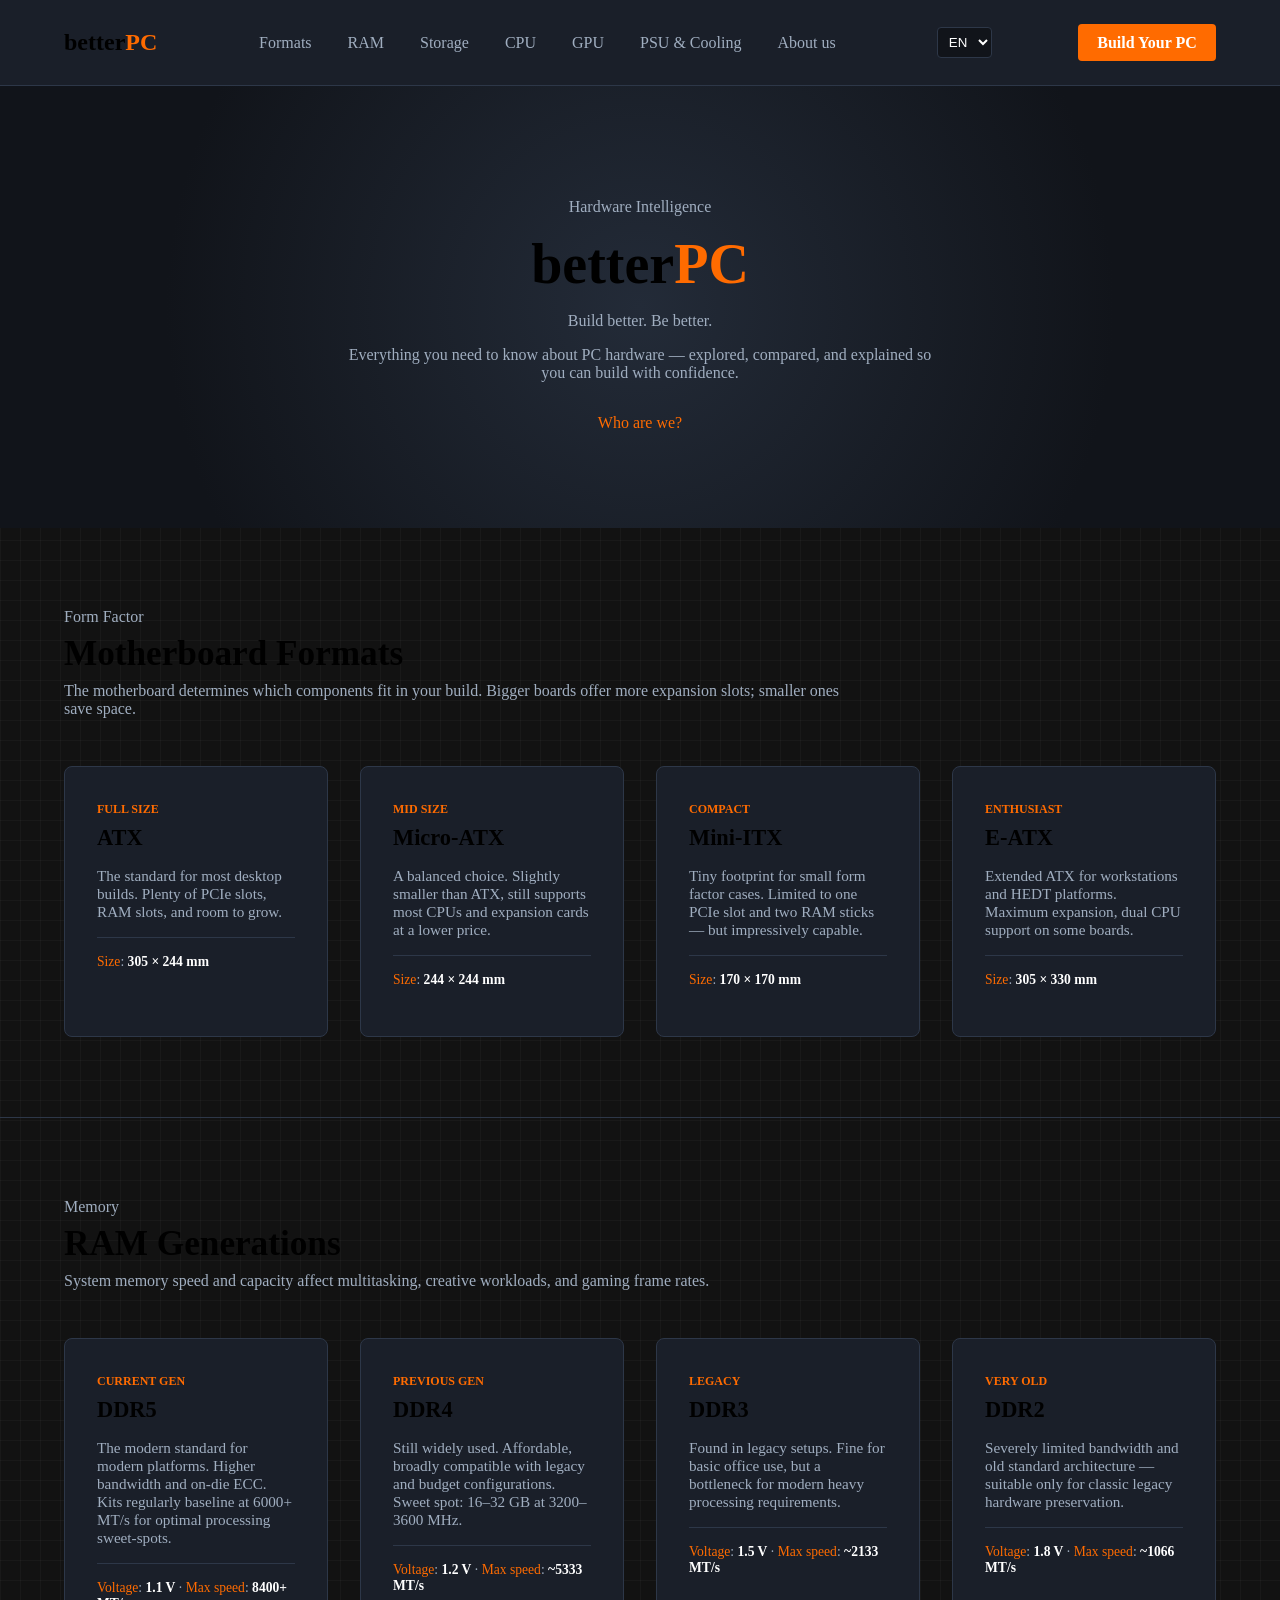
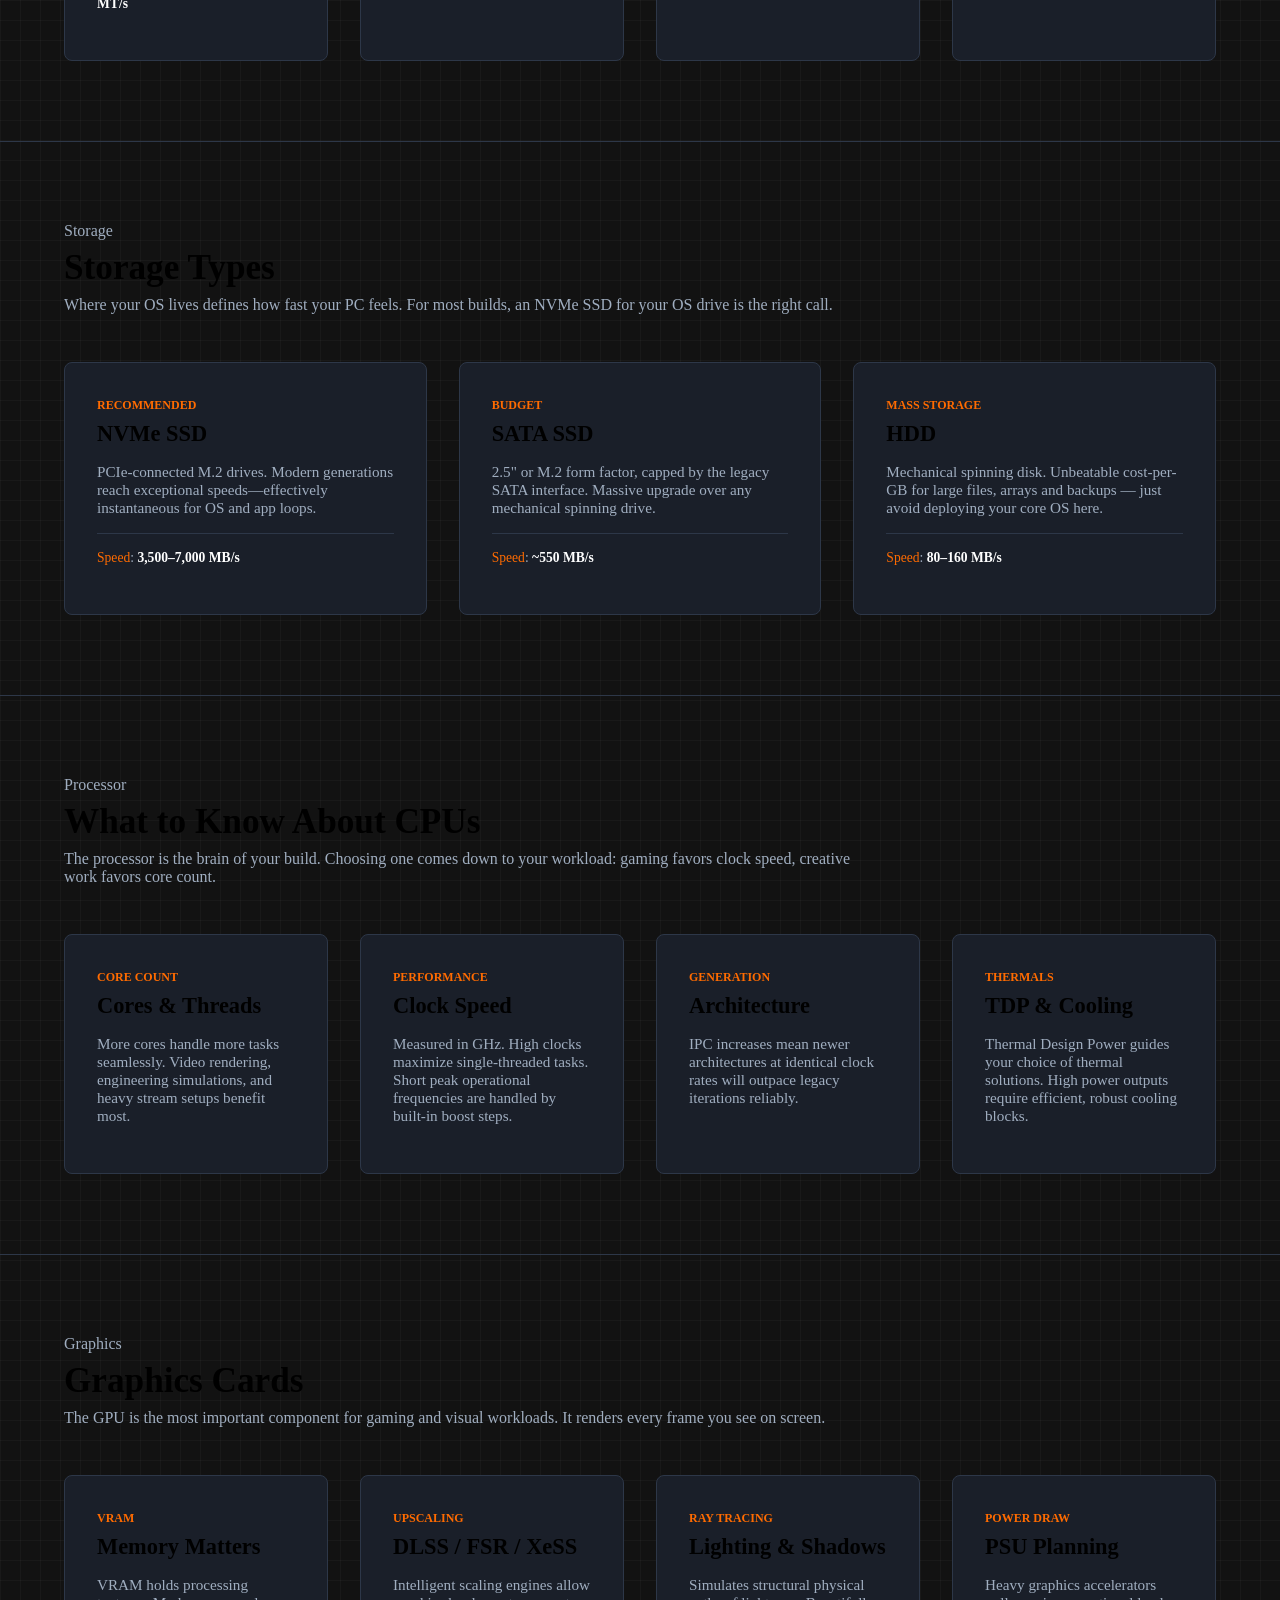
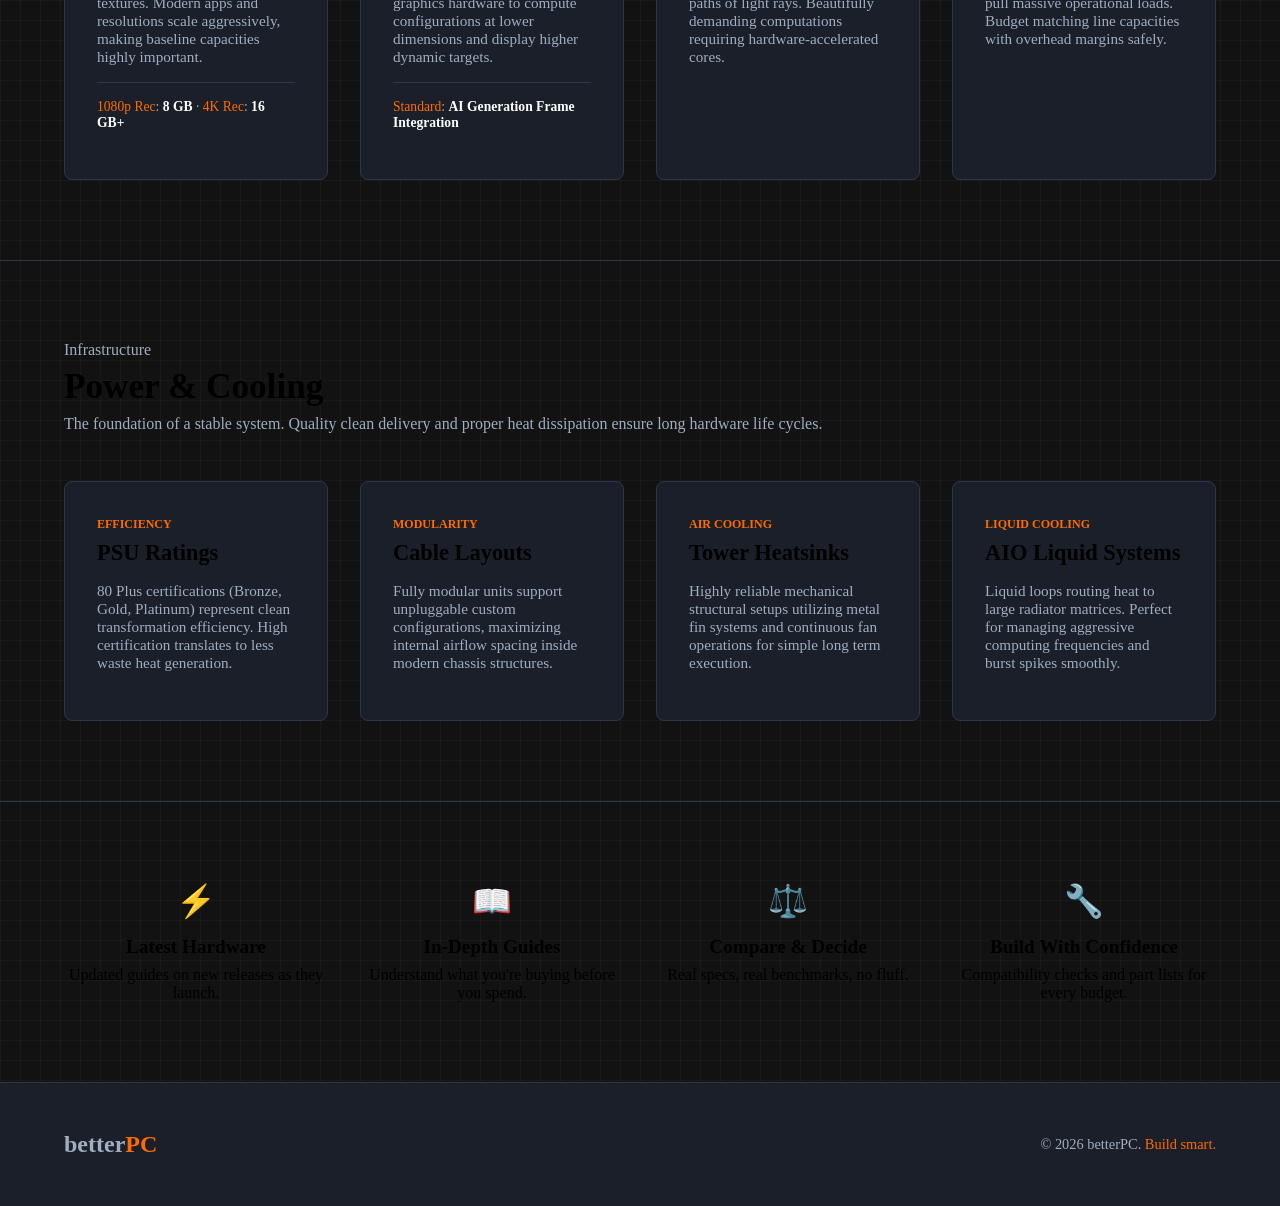
==== commit 25dfaddc: "Update index.html" ====
--- a/index.html
+++ b/index.html
@@ -1,1772 +1,871 @@
 <!DOCTYPE html>
 <html lang="en">
 <head>
-<meta charset="UTF-8" />
-<meta name="viewport" content="width=device-width, initial-scale=1.0"/>
-<title>betterPC — Hardware Guide</title>
-<link rel="preconnect" href="https://fonts.googleapis.com">
-<link rel="stylesheet" href="style.css">
-<link href="https://fonts.googleapis.com/css2?family=Space+Grotesk:wght@400;500;600;700&family=Inter:wght@400;500&display=swap" rel="stylesheet">
-<style>
-  *, *::before, *::after { box-sizing: border-box; margin: 0; padding: 0; }
-
-  :root {
-    --bg:        #0d0d0d;
-    --surface:   #141414;
-    --card:      #1a1a1a;
-    --border:    #2a2a2a;
-    --accent:    #F97316;
-    --accent2:   #FB923C;
-    --text:      #E2E8F0;
-    --muted:     #6B6B6B;
-    --radius:    12px;
-  }
-
-  html { scroll-behavior: smooth; }
-
-  body {
-    font-family: 'Inter', sans-serif;
-    background: var(--bg);
-    color: var(--text);
-    line-height: 1.6;
-    overflow-x: hidden;
-  }
-
-  /* ── NAV ── */
-  .navbar {
-    position: fixed;
-    top: 0; left: 0; right: 0;
-    z-index: 100;
-    display: flex;
-    align-items: center;
-    justify-content: space-between;
-    padding: 0 5%;
-    height: 64px;
-    background: rgba(13,13,13,0.82);
-    backdrop-filter: blur(16px);
-    border-bottom: 1px solid rgba(249,115,22,0.15);
-  }
-
- .lang-selector select {
-  background: var(--surface);
-  color: var(--text);
-  border: 1px solid var(--border);
-  padding: 4px 8px;
-  border-radius: 4px;
-  font-family: 'Space Grotesk', sans-serif;
-  font-size: 0.85rem;
-  cursor: pointer;
-  outline: none;
-}
-.lang-selector select:hover {
-  border-color: var(--accent);
-}
-  .logo {
-    font-family: 'Space Grotesk', sans-serif;
-    font-size: 1.4rem;
-    font-weight: 700;
-    letter-spacing: -0.5px;
-    color: var(--text);
-  }
-  .logo span { color: var(--accent); }
-
-  .nav-links {
-    display: flex;
-    gap: 2rem;
-  }
-  .nav-links a {
-    font-family: 'Space Grotesk', sans-serif;
-    font-size: 0.875rem;
-    font-weight: 500;
-    text-decoration: none;
-    color: var(--muted);
-    letter-spacing: 0.5px;
-    transition: color 0.2s;
-  }
-  .nav-links a:hover, .nav-links a.active { color: var(--accent2); }
-
-  .build-btn {
-    font-family: 'Space Grotesk', sans-serif;
-    font-size: 0.85rem;
-    font-weight: 600;
-    padding: 8px 20px;
-    border-radius: 6px;
-    background: var(--accent);
-    color: #fff;
-    text-decoration: none;
-    transition: background 0.2s, transform 0.1s;
-  }
-  .build-btn:hover { background: var(--accent2); transform: translateY(-1px); }
-
-  /* ── HERO ── */
-  .hero {
-    min-height: 100vh;
-    display: flex;
-    flex-direction: column;
-    justify-content: flex-end;
-    padding: 0 5% 80px;
-    position: relative;
-    overflow: hidden;
-    background-image: url("[data-uri]");
-    background-size: cover;
-    background-position: center 20%;
-  }
-  .hero::before {
-    content: '';
-    position: absolute;
-    inset: 0;
-    background:
-      linear-gradient(to right, rgba(13,13,13,0.93) 0%, rgba(13,13,13,0.6) 50%, rgba(13,13,13,0.1) 100%),
-      linear-gradient(to top, rgba(13,13,13,0.85) 0%, transparent 55%);
-    pointer-events: none;
-  }
-
-  .hero-content {
-    position: relative;
-    z-index: 1;
-    display: grid;
-    grid-template-columns: 1fr;
-    max-width: 1200px;
-    width: 100%;
-    margin: 0 auto;
-  }
-
-  .hero-left {
-    max-width: 620px;
-  }
-
-  .hero-eyebrow {
-    font-family: 'Space Grotesk', sans-serif;
-    font-size: 0.78rem;
-    font-weight: 600;
-    letter-spacing: 3px;
-    text-transform: uppercase;
-    color: var(--accent2);
-    margin-bottom: 1rem;
-    text-shadow: 0 2px 12px rgba(0,0,0,0.6);
-  }
-
-  .hero-content h1 {
-    font-family: 'Space Grotesk', sans-serif;
-    font-size: clamp(2.6rem, 6vw, 4.5rem);
-    font-weight: 700;
-    letter-spacing: -2px;
-    color: #fff;
-    line-height: 1.05;
-    margin-bottom: 0.8rem;
-    text-shadow: 0 4px 24px rgba(0,0,0,0.55);
-  }
-  .hero-content h1 span { color: var(--accent); }
-
-  .hero-tagline {
-    font-family: 'Space Grotesk', sans-serif;
-    font-size: 1.25rem;
-    font-weight: 600;
-    color: var(--accent2);
-    margin-bottom: 1.2rem;
-    text-shadow: 0 2px 12px rgba(0,0,0,0.6);
-  }
-
-  .hero-desc {
-    font-size: 1.05rem;
-    color: #F5F3EF;
-    line-height: 1.7;
-    margin-bottom: 1.6rem;
-    text-shadow: 0 2px 14px rgba(0,0,0,0.7);
-    max-width: 520px;
-  }
-
-  .about-div a {
-    display: inline-flex;
-    align-items: center;
-    gap: 6px;
-    font-family: 'Space Grotesk', sans-serif;
-    font-size: 0.9rem;
-    font-weight: 600;
-    color: #fff;
-    text-decoration: none;
-    padding: 10px 22px;
-    border-radius: 6px;
-    border: 1px solid rgba(255,255,255,0.35);
-    background: rgba(255,255,255,0.06);
-    backdrop-filter: blur(6px);
-    transition: border-color 0.2s, background 0.2s, color 0.2s;
-  }
-  .about-div a:hover {
-    border-color: var(--accent);
-    background: rgba(249,115,22,0.15);
-    color: var(--accent2);
-  }
-
-  /* ── SECTIONS ── */
-  section:not(.hero) {
-    padding: 90px 5%;
-  }
-
-  .section-inner {
-    max-width: 1200px;
-    margin: 0 auto;
-  }
-
-  .section-label {
-    font-family: 'Space Grotesk', sans-serif;
-    font-size: 0.7rem;
-    font-weight: 600;
-    letter-spacing: 3px;
-    text-transform: uppercase;
-    color: var(--accent);
-    margin-bottom: 0.6rem;
-  }
-
-  .section-title {
-    font-family: 'Space Grotesk', sans-serif;
-    font-size: clamp(1.8rem, 3vw, 2.6rem);
-    font-weight: 700;
-    letter-spacing: -1px;
-    margin-bottom: 0.8rem;
-  }
-
-  .section-desc {
-    font-size: 0.95rem;
-    color: var(--muted);
-    max-width: 500px;
-    margin-bottom: 3rem;
-  }
-
-  .grid {
-    display: grid;
-    grid-template-columns: repeat(auto-fill, minmax(240px, 1fr));
-    gap: 1.2rem;
-  }
-  .grid-2 { grid-template-columns: repeat(auto-fill, minmax(320px, 1fr)); }
-
-  /* ── CARDS ── */
-  .card {
-    background: var(--card);
-    border: 1px solid var(--border);
-    border-radius: var(--radius);
-    padding: 1.6rem;
-    position: relative;
-    transition: border-color 0.25s, transform 0.2s, box-shadow 0.25s;
-    overflow: hidden;
-  }
-  .card::before {
-    content: '';
-    position: absolute;
-    inset: 0;
-    border-radius: var(--radius);
-    background: radial-gradient(ellipse 60% 60% at 50% 0%, rgba(249,115,22,0.07) 0%, transparent 70%);
-    opacity: 0;
-    transition: opacity 0.3s;
-  }
-  .card:hover {
-    border-color: rgba(249,115,22,0.45);
-    transform: translateY(-3px);
-    box-shadow: 0 8px 40px rgba(249,115,22,0.15);
-  }
-  .card:hover::before { opacity: 1; }
-
-  .card-badge {
-    display: inline-block;
-    font-family: 'Space Grotesk', sans-serif;
-    font-size: 0.65rem;
-    font-weight: 600;
-    letter-spacing: 1.5px;
-    text-transform: uppercase;
-    padding: 3px 10px;
-    border-radius: 20px;
-    border: 1px solid var(--accent);
-    color: var(--accent2);
-    margin-bottom: 1rem;
-  }
-
-  .card h3 {
-    font-family: 'Space Grotesk', sans-serif;
-    font-size: 1.15rem;
-    font-weight: 600;
-    margin-bottom: 0.5rem;
-    letter-spacing: -0.3px;
-  }
-
-  .card p {
-    font-size: 0.88rem;
-    color: rgba(240,237,232,0.72);
-    line-height: 1.5;
-  }
-
-  .card-tag {
-    margin-top: 1rem;
-    font-size: 0.75rem;
-    color: var(--muted);
-    font-family: 'Space Grotesk', sans-serif;
-  }
-  .card-tag strong { color: var(--accent2); }
-
-  /* ── ALTERNATING SECTION BACKGROUNDS ── */
-  section.alt { background: var(--surface); }
-
-  /* ── FEATURE STRIP ── */
-  .feature-strip {
-    background: linear-gradient(135deg, #0d1a2e 0%, #0e1e35 100%);
-    border-top: 1px solid var(--border);
-    border-bottom: 1px solid var(--border);
-  }
-
-  .feature-strip .grid { gap: 0; }
-  .feature-strip .feat {
-    padding: 2.5rem 2rem;
-    border-right: 1px solid var(--border);
-    text-align: center;
-  }
-  .feature-strip .feat:last-child { border-right: none; }
-  .feat-icon {
-    font-size: 1.8rem;
-    margin-bottom: 0.8rem;
-  }
-  .feat h4 {
-    font-family: 'Space Grotesk', sans-serif;
-    font-size: 1rem;
-    font-weight: 600;
-    margin-bottom: 0.3rem;
-  }
-  .feat p { font-size: 0.82rem; color: var(--muted); }
-
-  /* ── FOOTER ── */
-  footer {
-    padding: 40px 5%;
-    text-align: center;
-    border-top: 1px solid var(--border);
-  }
-  footer p {
-    font-family: 'Space Grotesk', sans-serif;
-    font-size: 0.85rem;
-    color: var(--muted);
-  }
-  footer span { color: var(--accent); }
-
-  /* ── RESPONSIVE ── */
-  @media (max-width: 768px) {
-    .nav-links { display: none; }
-    .feature-strip .feat { border-right: none; border-bottom: 1px solid var(--border); }
-    .feature-strip .feat:last-child { border-bottom: none; }
-    .feature-strip .grid { grid-template-columns: 1fr; }
-  }
-
-  @media (prefers-reduced-motion: reduce) {
-    .card { transition: none; }
-  }
-</style>
+  <meta charset="UTF-8">
+  <meta name="viewport" content="width=device-width, initial-scale=1.0">
+  <title>betterPC | Hardware Intelligence & PC Builder</title>
+  <meta name="description" content="Everything you need to know about PC hardware — explored, compared, and explained so you can build with confidence.">
+  
+  <link href="https://fonts.googleapis.com" rel="preconnect">
+  <link rel="preconnect" href="https://fonts.gstatic.com" crossorigin>
+  <link href="https://fonts.googleapis.com/css2?family=Inter:wght@300;400;500;600;700&display=swap" rel="stylesheet">
+  
+  <style>
+    /* Basic reset & custom properties for preview layout functionality */
+    :root {
+      --bg-primary: #11141a;
+      --bg-secondary: #1a1f29;
+      --accent: #ff6b00;
+      --text-main: #ffffff;
+      --text-muted: #a0aec0;
+      --border: #2d3748;
+    }
+    * { box-sizing: border-box; margin: 0; padding: 0; }
+    /* body { font-family: 'Inter', sans-serif; background-color: var(--bg-primary); color: var(--text-main); line-height: 1.6; } */
+    body {
+        background-color: #121212;
+        background-image: linear-gradient(rgba(255, 255, 255, 0.03) 1px, transparent 1px),
+                          linear-gradient(90deg, rgba(255, 255, 255, 0.03) 1px, transparent 1px);
+        background-size: 20px 20px;
+    }
+    span { color: var(--accent); }
+    .hero-section {
+        background: linear-gradient(rgba(0, 0, 0, 0.6), rgba(0, 0, 0, 0.6)), url('images/background.jpg') no-repeat center center/cover;
+    }
+    nav { display: flex; justify-content: space-between; align-items: center; padding: 1.5rem 5%; background: var(--bg-secondary); border-bottom: 1px solid var(--border); sticky; top: 0; z-index: 100; }
+    .logo { font-size: 1.5rem; font-weight: 700; }
+    .nav-links a { margin: 0 1rem; color: var(--text-muted); text-decoration: none; transition: color 0.3s; }
+    .nav-links a:hover { color: var(--text-main); }
+    .lang-select select { background: var(--bg-primary); color: var(--text-main); border: 1px solid var(--border); padding: 0.4rem; border-radius: 4px; cursor: pointer; }
+    .btn-build { background: var(--accent); color: white; padding: 0.6rem 1.2rem; text-decoration: none; border-radius: 4px; font-weight: 600; }
+    
+    header { padding: 6rem 5%; text-align: center; background: radial-gradient(circle at center, #232b38 0%, var(--bg-primary) 70%); }
+    header h1 { font-size: 3.5rem; margin: 0.5rem 0; }
+    header p { color: var(--text-muted); max-width: 600px; margin: 1rem auto; }
+    .btn-sub { display: inline-block; margin-top: 1rem; color: var(--accent); text-decoration: none; font-weight: 500; }
+
+    section { padding: 5rem 5%; border-bottom: 1px solid var(--border); }
+    .section-intro { max-width: 800px; margin-bottom: 3rem; }
+    .section-intro data-tag { color: var(--accent); text-transform: uppercase; font-size: 0.85rem; font-weight: 700; letter-spacing: 1px; }
+    .section-intro h2 { font-size: 2.2rem; margin: 0.5rem 0; }
+    .section-intro p { color: var(--text-muted); }
+    
+    .grid-4 { display: grid; grid-template-columns: repeat(auto-fit, minmax(240px, 1fr)); gap: 2rem; }
+    .card { background: var(--bg-secondary); padding: 2rem; border-radius: 8px; border: 1px solid var(--border); }
+    .card .tag { font-size: 0.75rem; color: var(--accent); font-weight: 600; text-transform: uppercase; }
+    .card h3 { font-size: 1.4rem; margin: 0.5rem 0 1rem 0; }
+    .card p { color: var(--text-muted); font-size: 0.95rem; margin-bottom: 1rem; }
+    .card .meta { font-size: 0.85rem; border-top: 1px solid var(--border); padding-top: 1rem; color: var(--text-muted); }
+    .card .meta strong { color: var(--text-main); }
+
+    .features-grid { display: grid; grid-template-columns: repeat(auto-fit, minmax(220px, 1fr)); gap: 2rem; text-align: center; }
+    .feature-item div { font-size: 2rem; margin-bottom: 1rem; }
+    .feature-item h4 { font-size: 1.2rem; margin-bottom: 0.5rem; }
+
+    footer { padding: 3rem 5%; display: flex; justify-content: space-between; align-items: center; background: var(--bg-secondary); color: var(--text-muted); font-size: 0.9rem; }
+  </style>
 </head>
 <body>
 
-<!-- NAV -->
-<nav class="navbar">
-  <div class="logo">better<span>PC</span></div>
+  <nav>
+    <div class="logo">better<span>PC</span></div>
+   
+    <div class="nav-links">
+      <a href="#formats" data-i18n="nav_formats">Formats</a>
+      <a href="#ram" data-i18n="nav_ram">RAM</a>
+      <a href="#storage" data-i18n="nav_storage">Storage</a>
+      <a href="#cpu" data-i18n="nav_cpu">CPU</a>
+      <a href="#gpu" data-i18n="nav_gpu">GPU</a>
+      <a href="#psu-cooling" data-i18n="nav_psu_cooling">PSU & Cooling</a>
+      <a href="about.html" data-i18n="nav_about">About us</a>
+    </div>
+
+    <div class="lang-select">
+      <select id="langDropdown">
+        <option value="en">EN</option>
+        <option value="el">GR</option>
+        <option value="de">DE</option>
+        <option value="fr">FR</option>
+        <option value="ru">RU</option>
+        <option value="sr">SR</option>
+        <option value="it">IT</option>
+        <option value="es">ES</option>
+        <option value="pt">PT</option>
+        <option value="pl">PL</option>
+        <option value="sv">SV</option>
+        <option value="ro">RO</option>
+        <option value="bg">BG</option>
+      </select>
+    </div>
+
+    <a href="build.html" class="btn-build" data-i18n="nav_build_btn">Build Your PC</a>
+  </nav>
+
+  <header>
+    <div>
+      <div>
+        <p data-i18n="hero_sub">Hardware Intelligence</p>
+        <h1>better<span>PC</span></h1>
+        <p data-i18n="hero_tagline">Build better. Be better.</p>
+        <p data-i18n="hero_desc">
+          Everything you need to know about PC hardware — explored, compared, and explained so you can build with confidence.
+        </p>
+        <div>
+          <a href="about.html" class="btn-sub" data-i18n="hero_link">Who are we?</a>
+        </div>
+      </div>
+    </div>
+  </header>
+
+  <section id="formats">
+    <div class="section-intro">
+      <p class="data-tag" data-i18n="formats_tag">Form Factor</p>
+      <h2 data-i18n="formats_title">Motherboard Formats</h2>
+      <p data-i18n="formats_desc">The motherboard determines which components fit in your build. Bigger boards offer more expansion slots; smaller ones save space.</p>
+    </div>
+    <div class="grid-4">
+      <div class="card">
+        <span class="tag" data-i18n="formats_atx_tag">Full Size</span>
+        <h3>ATX</h3>
+        <p data-i18n="formats_atx_desc">The standard for most desktop builds. Plenty of PCIe slots, RAM slots, and room to grow.</p>
+        <p class="meta"><span data-i18n="meta_size">Size</span>: <strong>305 × 244 mm</strong></p>
+      </div>
+      <div class="card">
+        <span class="tag" data-i18n="formats_matx_tag">Mid Size</span>
+        <h3>Micro-ATX</h3>
+        <p data-i18n="formats_matx_desc">A balanced choice. Slightly smaller than ATX, still supports most CPUs and expansion cards at a lower price.</p>
+        <p class="meta"><span data-i18n="meta_size">Size</span>: <strong>244 × 244 mm</strong></p>
+      </div>
+      <div class="card">
+        <span class="tag" data-i18n="formats_itx_tag">Compact</span>
+        <h3>Mini-ITX</h3>
+        <p data-i18n="formats_itx_desc">Tiny footprint for small form factor cases. Limited to one PCIe slot and two RAM sticks — but impressively capable.</p>
+        <p class="meta"><span data-i18n="meta_size">Size</span>: <strong>170 × 170 mm</strong></p>
+      </div>
+      <div class="card">
+        <span class="tag" data-i18n="formats_eatx_tag">Enthusiast</span>
+        <h3>E-ATX</h3>
+        <p data-i18n="formats_eatx_desc">Extended ATX for workstations and HEDT platforms. Maximum expansion, dual CPU support on some boards.</p>
+        <p class="meta"><span data-i18n="meta_size">Size</span>: <strong>305 × 330 mm</strong></p>
+      </div>
+    </div>
+  </section>
+
+  <section id="ram">
+    <div class="section-intro">
+      <p class="data-tag" data-i18n="ram_tag">Memory</p>
+      <h2 data-i18n="ram_title">RAM Generations</h2>
+      <p data-i18n="ram_desc">System memory speed and capacity affect multitasking, creative workloads, and gaming frame rates.</p>
+    </div>
+    <div class="grid-4">
+      <div class="card">
+        <span class="tag" data-i18n="ram_ddr5_tag">Current Gen</span>
+        <h3>DDR5</h3>
+        <p data-i18n="ram_ddr5_desc">The modern standard for modern platforms. Higher bandwidth and on-die ECC. Kits regularly baseline at 6000+ MT/s for optimal processing sweet-spots.</p>
+        <p class="meta"><span data-i18n="meta_voltage">Voltage</span>: <strong>1.1 V</strong>  &middot;  <span data-i18n="meta_speed">Max speed</span>: <strong>8400+ MT/s</strong></p>
+      </div>
+      <div class="card">
+        <span class="tag" data-i18n="ram_ddr4_tag">Previous Gen</span>
+        <h3>DDR4</h3>
+        <p data-i18n="ram_ddr4_desc">Still widely used. Affordable, broadly compatible with legacy and budget configurations. Sweet spot: 16–32 GB at 3200–3600 MHz.</p>
+        <p class="meta"><span data-i18n="meta_voltage">Voltage</span>: <strong>1.2 V</strong>  &middot;  <span data-i18n="meta_speed">Max speed</span>: <strong>~5333 MT/s</strong></p>
+      </div>
+       <div class="card">
+        <span class="tag" data-i18n="ram_ddr3_tag">Legacy</span>
+        <h3>DDR3</h3>
+        <p data-i18n="ram_ddr3_desc">Found in legacy setups. Fine for basic office use, but a bottleneck for modern heavy processing requirements.</p>
+        <p class="meta"><span data-i18n="meta_voltage">Voltage</span>: <strong>1.5 V</strong>  &middot;  <span data-i18n="meta_speed">Max speed</span>: <strong>~2133 MT/s</strong></p>
+      </div>
+      <div class="card">
+        <span class="tag" data-i18n="ram_ddr2_tag">Very Old</span>
+        <h3>DDR2</h3>
+        <p data-i18n="ram_ddr2_desc">Severely limited bandwidth and old standard architecture — suitable only for classic legacy hardware preservation.</p>
+        <p class="meta"><span data-i18n="meta_voltage">Voltage</span>: <strong>1.8 V</strong>  &middot;  <span data-i18n="meta_speed">Max speed</span>: <strong>~1066 MT/s</strong></p>
+      </div>
+    </div>
+  </section>
  
-  <div class="nav-links">
-    <a href="index.html#formats" data-i18n="nav_formats">Formats</a>
-      <a href="index.html#ram" data-i18n="nav_ram">RAM</a>
-      <a href="index.html#storage" data-i18n="nav_storage">Storage</a>
-      <a href="index.html#cpu" data-i18n="nav_cpu">CPU</a>
-      <a href="index.html#gpu" data-i18n="nav_gpu">GPU</a>
-      <a href="about.html" data-i18n="nav_about">About us</a>
-  </div>
-
- <div class="lang-selector">
-    <select id="langSelect">
-      <option value="en">EN</option>
-      <option value="el">GR</option>
-      <option value="de">DE</option>
-      <option value="fr">FR</option>
-      <option value="ru">RU</option>
-      <option value="sr">SR</option>
-      <option value="it">IT</option>
-      <option value="es">ES</option>
-      <option value="pt">PT</option>
-      <option value="pl">PL</option>
-      <option value="sv">SV</option>
-      <option value="ro">RO</option>
-      <option value="bg">BG</option>
-    </select>
-  </div>
-
-  <!-- <a href="#" class="build-btn" data-i18n="nav_build">Start Build</a> -->
-  <a class="build-btn" href="build.html">Build Your PC</a>
-</nav>
-
-<!-- HERO -->
-<header class="hero">
-  <div class="hero-content">
-    <div class="hero-left">
-      <p class="hero-eyebrow" data-i18n="hero_eyebrow">Hardware Intelligence</p>
-      <h1>better<span>PC</span></h1>
-      <p class="hero-tagline" data-i18n="hero_tagline">Build better. Be better.</p>
-      <p class="hero-desc" data-i18n="hero_desc">
-        Everything you need to know about PC hardware — explored, compared, and explained so you can build with confidence.
-      </p>
-      <div class="about-div">
-       <a href="about.html" data-i18n="hero_about_link">Who are we?</a>
-      </div>
-    </div>
-  </div>
-</header>
-
-<section id="formats">
-  <div class="section-inner">
-    <p class="section-label" data-i18n="formats_label">Form Factor</p>
-    <h2 class="section-title" data-i18n="formats_title">Motherboard Formats</h2>
-    <p class="section-desc" data-i18n="formats_desc">The motherboard determines which components fit in your build. Bigger boards offer more expansion slots; smaller ones save space.</p>
-    <div class="grid">
-      <div class="card">
-        <span class="card-badge" data-i18n="badge_full_size">Full Size</span>
-        <h3>ATX</h3>
-        <p data-i18n="atx_text">The standard for most desktop builds. Plenty of PCIe slots, RAM slots, and room to grow.</p>
-        <p class="card-tag"><span data-i18n="size_prefix">Size</span>: <strong>305 × 244 mm</strong></p>
-      </div>
-      <div class="card">
-        <span class="card-badge" data-i18n="badge_mid_size">Mid Size</span>
-        <h3>Micro-ATX</h3>
-        <p data-i18n="matx_text">A balanced choice. Slightly smaller than ATX, still supports most CPUs and expansion cards at a lower price.</p>
-        <p class="card-tag"><span data-i18n="size_prefix">Size</span>: <strong>244 × 244 mm</strong></p>
-      </div>
-      <div class="card">
-        <span class="card-badge" data-i18n="badge_compact">Compact</span>
-        <h3>Mini-ITX</h3>
-        <p data-i18n="mitx_text">Tiny footprint for small form factor cases. Limited to one PCIe slot and two RAM sticks — but impressively capable.</p>
-        <p class="card-tag"><span data-i18n="size_prefix">Size</span>: <strong>170 × 170 mm</strong></p>
-      </div>
-      <div class="card">
-        <span class="card-badge" data-i18n="badge_enthusiast">Enthusiast</span>
-        <h3>E-ATX</h3>
-        <p data-i18n="eatx_text">Extended ATX for workstations and HEDT platforms. Maximum expansion, dual CPU support on some boards.</p>
-        <p class="card-tag"><span data-i18n="size_prefix">Size</span>: <strong>305 × 330 mm</strong></p>
-      </div>
-    </div>
-  </div>
-</section>
-
-<section id="ram" class="alt">
-  <div class="section-inner">
-    <p class="section-label" data-i18n="ram_label">Memory</p>
-    <h2 class="section-title" data-i18n="ram_title">RAM Generations</h2>
-    <p class="section-desc" data-i18n="ram_desc">System memory speed and capacity affect multitasking, creative workloads, and gaming frame rates.</p>
-    <div class="grid grid-2">
-      <div class="card">
-        <span class="card-badge" data-i18n="badge_current_gen">Current Gen</span>
-        <h3>DDR5</h3>
-        <p data-i18n="ddr5_text">The modern standard for Intel 12th gen+ and AMD Ryzen 7000+. Higher bandwidth and on-die ECC. Kits start at 4800 MT/s and scale to 7200+ for enthusiasts.</p>
-        <p class="card-tag"><span data-i18n="voltage_prefix">Voltage</span>: <strong>1.1 V</strong> &nbsp;·&nbsp; <span data-i18n="max_speed_prefix">Max speed</span>: <strong>8400+ MT/s</strong></p>
-      </div>
-      <div class="card">
-        <span class="card-badge" data-i18n="badge_prev_gen">Previous Gen</span>
-        <h3>DDR4</h3>
-        <p data-i18n="ddr4_text">Still the most widely used standard. Affordable, broadly compatible with Intel 12th/13th gen and AMD Ryzen 5000. Sweet spot: 16–32 GB at 3200–3600 MHz.</p>
-        <p class="card-tag"><span data-i18n="voltage_prefix">Voltage</span>: <strong>1.2 V</strong> &nbsp;·&nbsp; <span data-i18n="max_speed_prefix">Max speed</span>: <strong>~5333 MT/s</strong></p>
-      </div>
-       <div class="card">
-        <span class="card-badge" data-i18n="badge_legacy">Legacy</span>
-        <h3>DDR3</h3>
-        <p data-i18n="ddr3_text">Found in systems from roughly 2010–2017, pairing with Intel 2nd–4th gen and early AMD FX/AM3+ platforms. Fine for office use and light gaming, but a major bottleneck for anything modern.</p>
-        <p class="card-tag"><span data-i18n="voltage_prefix">Voltage</span>: <strong>1.5 V</strong> &nbsp;·&nbsp; <span data-i18n="max_speed_prefix">Max speed</span>: <strong>~2133 MT/s</strong></p>
-      </div>
-      <div class="card">
-        <span class="card-badge" data-i18n="badge_very_old">Very Old</span>
-        <h3>DDR2</h3>
-        <p data-i18n="ddr2_text">Common from roughly 2004–2010 alongside early Core 2 Duo/Quad and AMD Athlon/Phenom chips. Severely limited bandwidth and capacity — only suitable for basic, low-demand systems today.</p>
-        <p class="card-tag"><span data-i18n="voltage_prefix">Voltage</span>: <strong>1.8 V</strong> &nbsp;·&nbsp; <span data-i18n="max_speed_prefix">Max speed</span>: <strong>~1066 MT/s</strong></p>
-      </div>
-    </div>
-  </div>
-</section>
- 
-<!-- STORAGE -->
-<section id="storage">
-  <div class="section-inner">
-    <p class="section-label" data-i18n="storage_label">Storage</p>
-    <h2 class="section-title" data-i18n="storage_title">Storage Types</h2>
-    <p class="section-desc" data-i18n="storage_desc">Where your OS lives defines how fast your PC feels. For most builds, an NVMe SSD for your OS drive is the right call.</p>
-    <div class="grid">
-      <div class="card">
-        <span class="card-badge" data-i18n="badge_recommended">Recommended</span>
+  <section id="storage">
+    <div class="section-intro">
+      <p class="data-tag" data-i18n="storage_tag">Storage</p>
+      <h2 data-i18n="storage_title">Storage Types</h2>
+      <p data-i18n="storage_desc">Where your OS lives defines how fast your PC feels. For most builds, an NVMe SSD for your OS drive is the right call.</p>
+    </div>
+    <div class="grid-4">
+      <div class="card">
+        <span class="tag" data-i18n="storage_nvme_tag">Recommended</span>
         <h3>NVMe SSD</h3>
-        <p data-i18n="nvme_text">PCIe-connected M.2 drives. Gen 4 reaches 7 GB/s sequential reads — effectively instantaneous for OS and game loads.</p>
-        <p class="card-tag"><span data-i18n="speed_prefix">Speed</span>: <strong>3,500–7,000 MB/s</strong></p>
-      </div>
-      <div class="card">
-        <span class="card-badge" data-i18n="badge_budget">Budget</span>
+        <p data-i18n="storage_nvme_desc">PCIe-connected M.2 drives. Modern generations reach exceptional speeds—effectively instantaneous for OS and app loops.</p>
+        <p class="meta"><span data-i18n="meta_speed">Speed</span>: <strong>3,500–7,000 MB/s</strong></p>
+      </div>
+      <div class="card">
+        <span class="tag" data-i18n="storage_sata_tag">Budget</span>
         <h3>SATA SSD</h3>
-        <p data-i18n="sata_text">2.5" or M.2 form factor, capped by the SATA interface. Still a massive upgrade over any spinning drive.</p>
-        <p class="card-tag"><span data-i18n="speed_prefix">Speed</span>: <strong>~550 MB/s</strong></p>
-      </div>
-      <div class="card">
-        <span class="card-badge" data-i18n="badge_mass_storage">Mass Storage</span>
+        <p data-i18n="storage_sata_desc">2.5" or M.2 form factor, capped by the legacy SATA interface. Massive upgrade over any mechanical spinning drive.</p>
+        <p class="meta"><span data-i18n="meta_speed">Speed</span>: <strong>~550 MB/s</strong></p>
+      </div>
+      <div class="card">
+        <span class="tag" data-i18n="storage_hdd_tag">Mass Storage</span>
         <h3>HDD</h3>
-        <p data-i18n="hdd_text">Mechanical spinning disk. Unbeatable cost-per-GB for large media libraries and backups — just don't put your OS here.</p>
-        <p class="card-tag"><span data-i18n="speed_prefix">Speed</span>: <strong>80–160 MB/s</strong></p>
-      </div>
-    </div>
-  </div>
-</section>
-
-<section id="cpu" class="alt">
-  <div class="section-inner">
-    <p class="section-label" data-i18n="cpu_label">Processor</p>
-    <h2 class="section-title" data-i18n="cpu_title">What to Know About CPUs</h2>
-    <p class="section-desc" data-i18n="cpu_desc">The processor is the brain of your build. Choosing one comes down to your workload: gaming favors clock speed, creative work favors core count.</p>
-    <div class="grid">
-      <div class="card">
-        <span class="card-badge" data-i18n="badge_core_count">Core Count</span>
-        <h3 data-i18n="cores_threads_title">Cores & Threads</h3>
-        <p data-i18n="cores_threads_text">More cores handle more simultaneous tasks. Video editing, 3D rendering, and streaming benefit most. Gaming rarely needs more than 8 cores.</p>
-      </div>
-      <div class="card">
-        <span class="card-badge" data-i18n="badge_performance">Performance</span>
-        <h3 data-i18n="clock_speed_title">Clock Speed</h3>
-        <p data-i18n="clock_speed_text">Measured in GHz. Higher clocks mean faster single-threaded tasks, which is most relevant for gaming. Boost clocks are short bursts above base.</p>
-      </div>
-      <div class="card">
-        <span class="card-badge" data-i18n="badge_generation">Generation</span>
-        <h3 data-i18n="architecture_title">Architecture</h3>
-        <p data-i18n="architecture_text">Each new generation improves instructions-per-clock (IPC). A newer lower-clocked CPU often beats an older higher-clocked one.</p>
-      </div>
-      <div class="card">
-        <span class="card-badge" data-i18n="badge_thermals">Thermals</span>
-        <h3 data-i18n="tdp_cooling_title">TDP & Cooling</h3>
-        <p data-i18n="tdp_cooling_text">Thermal Design Power tells you how much heat a CPU produces. Higher TDP chips need beefier coolers — don't skip this step.</p>
-      </div>
-    </div>
-  </div>
-</section>
-
-<section id="gpu">
-  <div class="section-inner">
-    <p class="section-label" data-i18n="gpu_label">Graphics</p>
-    <h2 class="section-title" data-i18n="gpu_title">Graphics Cards</h2>
-    <p class="section-desc" data-i18n="gpu_desc">The GPU is the most important component for gaming and visual workloads. It renders every frame you see on screen.</p>
-    <div class="grid grid-2">
-      <div class="card">
-        <span class="card-badge">VRAM</span>
-        <h3 data-i18n="vram_title">Memory Matters</h3>
-        <p data-i18n="vram_text">VRAM holds textures and scene data. Modern AAA games at high resolutions can demand 10–12 GB. 8 GB is the current minimum for 1080p, 12–16 GB for 1440p and 4K.</p>
-        <p class="card-tag"><span data-i18n="vram_rec_prefix">Recommended 1080p</span>: <strong>8 GB</strong> &nbsp;·&nbsp; 4K: <strong>16 GB+</strong></p>
-      </div>
-      <div class="card">
-        <span class="card-badge" data-i18n="badge_upscaling">Upscaling</span>
+        <p data-i18n="storage_hdd_desc">Mechanical spinning disk. Unbeatable cost-per-GB for large files, arrays and backups — just avoid deploying your core OS here.</p>
+        <p class="meta"><span data-i18n="meta_speed">Speed</span>: <strong>80–160 MB/s</strong></p>
+      </div>
+    </div>
+  </section>
+
+  <section id="cpu">
+    <div class="section-intro">
+      <p class="data-tag" data-i18n="cpu_tag">Processor</p>
+      <h2 data-i18n="cpu_title">What to Know About CPUs</h2>
+      <p data-i18n="cpu_desc">The processor is the brain of your build. Choosing one comes down to your workload: gaming favors clock speed, creative work favors core count.</p>
+    </div>
+    <div class="grid-4">
+      <div class="card">
+        <span class="tag" data-i18n="cpu_cores_tag">Core Count</span>
+        <h3>Cores &amp; Threads</h3>
+        <p data-i18n="cpu_cores_desc">More cores handle more tasks seamlessly. Video rendering, engineering simulations, and heavy stream setups benefit most.</p>
+      </div>
+      <div class="card">
+        <span class="tag" data-i18n="cpu_clock_tag">Performance</span>
+        <h3>Clock Speed</h3>
+        <p data-i18n="cpu_clock_desc">Measured in GHz. High clocks maximize single-threaded tasks. Short peak operational frequencies are handled by built-in boost steps.</p>
+      </div>
+      <div class="card">
+        <span class="tag" data-i18n="cpu_arch_tag">Generation</span>
+        <h3>Architecture</h3>
+        <p data-i18n="cpu_arch_desc">IPC increases mean newer architectures at identical clock rates will outpace legacy iterations reliably.</p>
+      </div>
+      <div class="card">
+        <span class="tag" data-i18n="cpu_tdp_tag">Thermals</span>
+        <h3>TDP &amp; Cooling</h3>
+        <p data-i18n="cpu_tdp_desc">Thermal Design Power guides your choice of thermal solutions. High power outputs require efficient, robust cooling blocks.</p>
+      </div>
+    </div>
+  </section>
+
+  <section id="gpu">
+    <div class="section-intro">
+      <p class="data-tag" data-i18n="gpu_tag">Graphics</p>
+      <h2 data-i18n="gpu_title">Graphics Cards</h2>
+      <p data-i18n="gpu_desc">The GPU is the most important component for gaming and visual workloads. It renders every frame you see on screen.</p>
+    </div>
+    <div class="grid-4">
+      <div class="card">
+        <span class="tag" data-i18n="gpu_vram_tag">VRAM</span>
+        <h3>Memory Matters</h3>
+        <p data-i18n="gpu_vram_desc">VRAM holds processing textures. Modern apps and resolutions scale aggressively, making baseline capacities highly important.</p>
+        <p class="meta"><span>1080p Rec</span>: <strong>8 GB</strong>  &middot;  <span>4K Rec</span>: <strong>16 GB+</strong></p>
+      </div>
+      <div class="card">
+        <span class="tag" data-i18n="gpu_upscale_tag">Upscaling</span>
         <h3>DLSS / FSR / XeSS</h3>
-        <p data-i18n="upscaling_text">AI-driven upscaling lets a GPU render at lower resolution and output at higher quality. DLSS (Nvidia), FSR (AMD), and XeSS (Intel) can dramatically improve frame rates.</p>
-        <p class="card-tag"><span data-i18n="upscaling_best_prefix">Best-in-class</span>: <strong>DLSS 3.5</strong> (Frame Gen)</p>
-      </div>
-      <div class="card">
-        <span class="card-badge" data-i18n="badge_ray_tracing">Ray Tracing</span>
-        <h3 data-i18n="lighting_shadows_title">Lighting & Shadows</h3>
-        <p data-i18n="lighting_shadows_text">Hardware ray tracing simulates real light physics. Demanding but increasingly standard in modern titles. Nvidia RTX cards lead here; AMD has caught up on recent generations.</p>
-      </div>
-      <div class="card">
-        <span class="card-badge" data-i18n="badge_power_draw">Power Draw</span>
-        <h3 data-i18n="psu_planning_title">PSU Planning</h3>
-        <p data-i18n="psu_planning_text">High-end GPUs pull 300–450 W alone. Always budget headroom in your power supply — add CPU TDP, then add 20% for safety margin.</p>
-      </div>
-    </div>
-  </div>
-</section>
-
-<section class="feature-strip" style="padding: 0;">
-  <div class="section-inner" style="max-width:100%;">
-    <div class="grid" style="grid-template-columns: repeat(4, 1fr);">
-      <div class="feat">
-        <div class="feat-icon">⚡</div>
-        <h4 data-i18n="feat1_title_strip">Latest Hardware</h4>
-        <p data-i18n="feat1_desc_strip">Updated guides on new releases as they launch.</p>
-      </div>
-      <div class="feat">
-        <div class="feat-icon">📖</div>
-        <h4 data-i18n="feat2_title_strip">In-Depth Guides</h4>
-        <p data-i18n="feat2_desc_strip">Understand what you're buying before you spend.</p>
-      </div>
-      <div class="feat">
-        <div class="feat-icon">⚖️</div>
-        <h4 data-i18n="feat3_title_strip">Compare & Decide</h4>
-        <p data-i18n="feat3_desc_strip">Real specs, real benchmarks, no fluff.</p>
-      </div>
-      <div class="feat">
-        <div class="feat-icon">🔧</div>
-        <h4 data-i18n="feat4_title_strip">Build With Confidence</h4>
-        <p data-i18n="feat4_desc_strip">Compatibility checks and part lists for every budget.</p>
-      </div>
-    </div>
-  </div>
-</section>
-
-<footer>
-  <div class="logo" style="margin-bottom:0.5rem;">better<span>PC</span></div>
-  <p data-i18n="footer_text_final">© 2026 betterPC. Build smart.</p>
-</footer>
-
-<script>
-  // Active nav highlight on scroll
-  const sections = document.querySelectorAll('section[id], header.hero');
-  const navLinks = document.querySelectorAll('.nav-links a');
-
-  const observer = new IntersectionObserver(entries => {
-    entries.forEach(entry => {
-      if (entry.isIntersecting) {
-        const id = entry.target.id;
-        navLinks.forEach(a => {
-          a.classList.toggle('active', a.getAttribute('href') === `#${id}`);
-        });
+        <p data-i18n="gpu_upscale_desc">Intelligent scaling engines allow graphics hardware to compute configurations at lower dimensions and display higher dynamic targets.</p>
+        <p class="meta"><span>Standard</span>: <strong>AI Generation Frame Integration</strong></p>
+      </div>
+      <div class="card">
+        <span class="tag" data-i18n="gpu_ray_tag">Ray Tracing</span>
+        <h3>Lighting &amp; Shadows</h3>
+        <p data-i18n="gpu_ray_desc">Simulates structural physical paths of light rays. Beautifully demanding computations requiring hardware-accelerated cores.</p>
+      </div>
+      <div class="card">
+        <span class="tag" data-i18n="gpu_pwr_tag">Power Draw</span>
+        <h3>PSU Planning</h3>
+        <p data-i18n="gpu_pwr_desc">Heavy graphics accelerators pull massive operational loads. Budget matching line capacities with overhead margins safely.</p>
+      </div>
+    </div>
+  </section>
+
+  <section id="psu-cooling">
+    <div class="section-intro">
+      <p class="data-tag" data-i18n="psu_tag_top">Infrastructure</p>
+      <h2 data-i18n="psu_title">Power &amp; Cooling</h2>
+      <p data-i18n="psu_desc">The foundation of a stable system. Quality clean delivery and proper heat dissipation ensure long hardware life cycles.</p>
+    </div>
+    <div class="grid-4">
+      <div class="card">
+        <span class="tag" data-i18n="psu_efficiency_tag">Efficiency</span>
+        <h3>PSU Ratings</h3>
+        <p data-i18n="psu_efficiency_desc">80 Plus certifications (Bronze, Gold, Platinum) represent clean transformation efficiency. High certification translates to less waste heat generation.</p>
+      </div>
+      <div class="card">
+        <span class="tag" data-i18n="psu_modularity_tag">Modularity</span>
+        <h3>Cable Layouts</h3>
+        <p data-i18n="psu_modularity_desc">Fully modular units support unpluggable custom configurations, maximizing internal airflow spacing inside modern chassis structures.</p>
+      </div>
+      <div class="card">
+        <span class="tag" data-i18n="cool_air_tag">Air Cooling</span>
+        <h3>Tower Heatsinks</h3>
+        <p data-i18n="cool_air_desc">Highly reliable mechanical structural setups utilizing metal fin systems and continuous fan operations for simple long term execution.</p>
+      </div>
+      <div class="card">
+        <span class="tag" data-i18n="cool_liquid_tag">Liquid Cooling</span>
+        <h3>AIO Liquid Systems</h3>
+        <p data-i18n="cool_liquid_desc">Liquid loops routing heat to large radiator matrices. Perfect for managing aggressive computing frequencies and burst spikes smoothly.</p>
+      </div>
+    </div>
+  </section>
+
+  <section>
+    <div class="features-grid">
+      <div class="feature-item">
+        <div>⚡</div>
+        <h4 data-i18n="feat_1_title">Latest Hardware</h4>
+        <p data-i18n="feat_1_desc">Updated guides on new releases as they launch.</p>
+      </div>
+      <div class="feature-item">
+        <div>📖</div>
+        <h4 data-i18n="feat_2_title">In-Depth Guides</h4>
+        <p data-i18n="feat_2_desc">Understand what you're buying before you spend.</p>
+      </div>
+      <div class="feature-item">
+        <div>⚖️</div>
+        <h4 data-i18n="feat_3_title">Compare &amp; Decide</h4>
+        <p data-i18n="feat_3_desc">Real specs, real benchmarks, no fluff.</p>
+      </div>
+      <div class="feature-item">
+        <div>🔧</div>
+        <h4 data-i18n="feat_4_title">Build With Confidence</h4>
+        <p data-i18n="feat_4_desc">Compatibility checks and part lists for every budget.</p>
+      </div>
+    </div>
+  </section>
+
+  <footer>
+    <div class="logo">better<span>PC</span></div>
+    <p>&copy; 2026 betterPC. <span data-i18n="footer_build">Build smart.</span></p>
+  </footer>
+
+  <script>
+    const translations = {
+      en: {
+        nav_formats: "Formats", nav_ram: "RAM", nav_storage: "Storage", nav_cpu: "CPU", nav_gpu: "GPU", nav_psu_cooling: "PSU & Cooling", nav_about: "About us", nav_build_btn: "Build Your PC",
+        hero_sub: "Hardware Intelligence", hero_tagline: "Build better. Be better.", hero_desc: "Everything you need to know about PC hardware — explored, compared, and explained so you can build with confidence.", hero_link: "Who are we?",
+        formats_tag: "Form Factor", formats_title: "Motherboard Formats", formats_desc: "The motherboard determines which components fit in your build. Bigger boards offer more expansion slots; smaller ones save space.",
+        formats_atx_tag: "Full Size", formats_atx_desc: "The standard for most desktop builds. Plenty of PCIe slots, RAM slots, and room to grow.",
+        formats_matx_tag: "Mid Size", formats_matx_desc: "A balanced choice. Slightly smaller than ATX, still supports most CPUs and expansion cards at a lower price.",
+        formats_itx_tag: "Compact", formats_itx_desc: "Tiny footprint for small form factor cases. Limited to one PCIe slot and two RAM sticks — but impressively capable.",
+        formats_eatx_tag: "Enthusiast", formats_eatx_desc: "Extended ATX for workstations and HEDT platforms. Maximum expansion, dual CPU support on some boards.",
+        meta_size: "Size", meta_voltage: "Voltage", meta_speed: "Max speed",
+        ram_tag: "Memory", ram_title: "RAM Generations", ram_desc: "System memory speed and capacity affect multitasking, creative workloads, and gaming frame rates.",
+        ram_ddr5_tag: "Current Gen", ram_ddr5_desc: "The modern standard for modern platforms. Higher bandwidth and on-die ECC. Kits regularly baseline at 6000+ MT/s for optimal processing sweet-spots.",
+        ram_ddr4_tag: "Previous Gen", ram_ddr4_desc: "Still widely used. Affordable, broadly compatible with legacy and budget configurations. Sweet spot: 16–32 GB at 3200–3600 MHz.",
+        ram_ddr3_tag: "Legacy", ram_ddr3_desc: "Found in legacy setups. Fine for basic office use, but a bottleneck for modern heavy processing requirements.",
+        ram_ddr2_tag: "Very Old", ram_ddr2_desc: "Severely limited bandwidth and old standard architecture — suitable only for classic legacy hardware preservation.",
+        storage_tag: "Storage", storage_title: "Storage Types", storage_desc: "Where your OS lives defines how fast your PC feels. For most builds, an NVMe SSD for your OS drive is the right call.",
+        storage_nvme_tag: "Recommended", storage_nvme_desc: "PCIe-connected M.2 drives. Modern generations reach exceptional speeds—effectively instantaneous for OS and app loops.",
+        storage_sata_tag: "Budget", storage_sata_desc: "2.5\" or M.2 form factor, capped by the legacy SATA interface. Massive upgrade over any mechanical spinning drive.",
+        storage_hdd_tag: "Mass Storage", storage_hdd_desc: "Mechanical spinning disk. Unbeatable cost-per-GB for large files, arrays and backups — just avoid deploying your core OS here.",
+        cpu_tag: "Processor", cpu_title: "What to Know About CPUs", cpu_desc: "The processor is the brain of your build. Choosing one comes down to your workload: gaming favors clock speed, creative work favors core count.",
+        cpu_cores_tag: "Core Count", cpu_cores_desc: "More cores handle more tasks seamlessly. Video rendering, engineering simulations, and heavy stream setups benefit most.",
+        cpu_clock_tag: "Performance", cpu_clock_desc: "Measured in GHz. High clocks maximize single-threaded tasks. Short peak operational frequencies are handled by built-in boost steps.",
+        cpu_arch_tag: "Generation", cpu_arch_desc: "IPC increases mean newer architectures at identical clock rates will outpace legacy iterations reliably.",
+        cpu_tdp_tag: "Thermals", cpu_tdp_desc: "Thermal Design Power guides your choice of thermal solutions. High power outputs require efficient, robust cooling blocks.",
+        gpu_tag: "Graphics", gpu_title: "Graphics Cards", gpu_desc: "The GPU is the most important component for gaming and visual workloads. It renders every frame you see on screen.",
+        gpu_vram_tag: "VRAM", gpu_vram_desc: "VRAM holds processing textures. Modern apps and resolutions scale aggressively, making baseline capacities highly important.",
+        gpu_upscale_tag: "Upscaling", gpu_upscale_desc: "Intelligent scaling engines allow graphics hardware to compute configurations at lower dimensions and display higher dynamic targets.",
+        gpu_ray_tag: "Ray Tracing", gpu_ray_desc: "Simulates structural physical paths of light rays. Beautifully demanding computations requiring hardware-accelerated cores.",
+        gpu_pwr_tag: "Power Draw", gpu_pwr_desc: "Heavy graphics accelerators pull massive operational loads. Budget matching line capacities with overhead margins safely.",
+        psu_tag_top: "Infrastructure", psu_title: "Power & Cooling", psu_desc: "The foundation of a stable system. Quality clean delivery and proper heat dissipation ensure long hardware life cycles.",
+        psu_efficiency_tag: "Efficiency", psu_efficiency_desc: "80 Plus certifications represent clean transformation efficiency. High certification translates to less waste heat generation.",
+        psu_modularity_tag: "Modularity", psu_modularity_desc: "Fully modular units support unpluggable custom configurations, maximizing internal airflow spacing inside modern chassis structures.",
+        cool_air_tag: "Air Cooling", cool_air_desc: "Highly reliable mechanical structural setups utilizing metal fin systems and continuous fan operations for simple long term execution.",
+        cool_liquid_tag: "Liquid Cooling", cool_liquid_desc: "Liquid loops routing heat to large radiator matrices. Perfect for managing aggressive computing frequencies and burst spikes smoothly.",
+        feat_1_title: "Latest Hardware", feat_1_desc: "Updated guides on new releases as they launch.",
+        feat_2_title: "In-Depth Guides", feat_2_desc: "Understand what you're buying before you spend.",
+        feat_3_title: "Compare & Decide", feat_3_desc: "Real specs, real benchmarks, no fluff.",
+        feat_4_title: "Build With Confidence", feat_4_desc: "Compatibility checks and part lists for every budget.",
+        footer_build: "Build smart."
+      },
+      el: {
+        nav_formats: "Μορφές", nav_ram: "RAM", nav_storage: "Αποθηκευτικός Χώρος", nav_cpu: "Επεξεργαστής", nav_gpu: "GPU", nav_psu_cooling: "PSU & Ψύξη", nav_about: "Σχετικά με εμάς", nav_build_btn: "Φτιάξε το PC σου",
+        hero_sub: "Νοημοσύνη Υλικού", hero_tagline: "Χτίσε καλύτερα. Γίνε καλύτερος.", hero_desc: "Όλα όσα πρέπει να γνωρίζετε για το υλικό υπολογιστών — αναλύονται, συγκρίνονται και επεξηγούνται για να χτίζετε με αυτοπεποίθηση.", hero_link: "Ποιοι είμαστε;",
+        formats_tag: "Μέγεθος", formats_title: "Μορφές Μητρικής", formats_desc: "Η μητρική καθορίζει ποια εξαρτήματα ταιριάζουν στην κατασκευή σας. Οι μεγαλύτερες κάρτες προσφέρουν περισσότερες υποδοχές επέκτασης, οι μικρότερες εξοικονομούν χώρο.",
+        formats_atx_tag: "Πλήρες Μέγεθος", formats_atx_desc: "Το πρότυπο για τις περισσότερες επιτραπέζιες κατασκευές. Άφθονες υποδοχές PCIe, υποδοχές RAM και περιθώριο ανάπτυξης.",
+        formats_matx_tag: "Μεσαίο Μέγεθος", formats_matx_desc: "Μια ισορροπημένη επιλογή. Ελαφρώς μικρότερη από την ATX, υποστηρίζει τις περισσότερες CPU και κάρτες επέκτασης σε χαμηλότερη τιμή.",
+        formats_itx_tag: "Συμπαγές", formats_itx_desc: "Μικροσκοπικό αποτύπωμα για κουτιά μικρού μεγέθους. Περιορίζεται σε μία υποδοχή PCIe και δύο στικ RAM — αλλά εντυπωσιακά ικανό.",
+        formats_eatx_tag: "Ενθουσιώδεις", formats_eatx_desc: "Extended ATX για σταθμούς εργασίας και πλατφόρμες HEDT. Μέγιστη επέκταση, υποστήριξη διπλής CPU σε ορισμένες μητρικές.",
+        meta_size: "Μέγεθος", meta_voltage: "Τάση", meta_speed: "Μέγιστη ταχύτητα",
+        ram_tag: "Μνήμη", ram_title: "Γενιές RAM", ram_desc: "Η ταχύτητα και η χωρητικότητα της μνήμης συστήματος επηρεάζουν την ταυτόχρονη εκτέλεση εργασιών, τον φόρτο εργασίας και τα frames στα παιχνίδια.",
+        ram_ddr5_tag: "Τρέχουσα Γενιά", ram_ddr5_desc: "Το σύγχρονο πρότυπο για σύγχρονες πλατφόρμες. Υψηλότερο εύρος ζώνης και on-die ECC. Τα κιτ ξεκινούν συνήθως από 6000+ MT/s για βέλτιστα σημεία επεξεργασίας.",
+        ram_ddr4_tag: "Προηγούμενη Γενιά", ram_ddr4_desc: "Ακόμα ευρέως διαδεδομένη. Προσιτή, συμβατή με παλαιότερες και οικονομικές διαμορφώσεις. Ιδανικό σημείο: 16–32 GB στα 3200–3600 MHz.",
+        ram_ddr3_tag: "Παλαιότερη", ram_ddr3_desc: "Βρίσκεται σε παλαιότερες εγκαταστάσεις. Ιδανική για βασική χρήση γραφείου, αλλά αποτελεί εμπόδιο για τις σύγχρονες βαριές απαιτήσεις επεξεργασίας.",
+        ram_ddr2_tag: "Πολύ Παλιά", ram_ddr2_desc: "Εξαιρετικά περιορισμένο εύρος ζώνης και παλιά τυπική αρχιτεκτονική — κατάλληλη μόνο για διατήρηση κλασικού παλαιού υλικού.",
+        storage_tag: "Αποθήκευση", storage_title: "Τύποι Αποθήκευσης", storage_desc: "Το σημείο όπου βρίσκεται το λειτουργικό σας σύστημα καθορίζει πόσο γρήγορος φαίνεται ο υπολογιστής σας. Για τις περισσότερες κατασκευές, ένας NVMe SSD είναι η σωστή επιλογή.",
+        storage_nvme_tag: "Συνιστάται", storage_nvme_desc: "Μονάδες M.2 συνδεδεμένες με PCIe. Οι σύγχρονες γενιές επιτυγχάνουν εξαιρετικές ταχύτητες—ουσιαστικά ακαριαίες για το λειτουργικό σύστημα και τις εφαρμογές.",
+        storage_sata_tag: "Οικονομικό", storage_sata_desc: "Μορφή 2.5\" ή M.2, που περιορίζεται από την παλαιότερη διεπαφή SATA. Τεράστια αναβάθμιση σε σχέση με οποιονδήποτε μηχανικό περιστρεφόμενο δίσκο.",
+        storage_hdd_tag: "Μαζική Αποθήκευση", storage_hdd_desc: "Μηχανικός περιστρεφόμενος δίσκος. Αξεπέραστο κόστος ανά GB για μεγάλα αρχεία και αντίγραφα ασφαλείας — απλώς αποφύγετε την εγκατάσταση του λειτουργικού σας εδώ.",
+        cpu_tag: "Επεξεργαστής", cpu_title: "Τι πρέπει να γνωρίζετε για τις CPU", cpu_desc: "Ο επεξεργαστής είναι ο εγκέφαλος της κατασκευής σας. Η επιλογή εξαρτάται από τον φόρτο εργασίας σας: το gaming ευνοεί την ταχύτητα ρολογιού, η δημιουργική εργασία τον αριθμό των πυρήνων.",
+        cpu_cores_tag: "Αριθμός Πυρήνων", cpu_cores_desc: "Περισσότεροι πυρήνες χειρίζονται περισσότερες εργασίες απρόσκοπτα. Η επεξεργασία βίντεο, οι μηχανολογικές προσομοιώσεις και οι βαριές ρυθμίσεις ροής επφελούνται περισσότερο.",
+        cpu_clock_tag: "Απόδοση", cpu_clock_desc: "Μετριέται σε GHz. Τα υψηλά ρολόγια μεγιστοποιούν τις εργασίες ενός νήματος. Οι σύντομες συχνότητες αιχμής αντιμετωπίζονται από ενσωματωμένα βήματα boost.",
+        cpu_arch_tag: "Γενιά", cpu_arch_desc: "Οι αυξήσεις του IPC σημαίνουν ότι οι νεότερες αρχιτεκτονικές σε ίδιους ρυθμούς ρολογιού θα ξεπεράσουν αξιόπιστα τις παλαιότερες εκδόσεις.",
+        cpu_tdp_tag: "Θερμικά", cpu_tdp_desc: "Το Thermal Design Power καθοδηγεί την επιλογή των θερμικών λύσεων. Οι υψηλές αποδόσεις ισχύος απαιτούν αποτελεσματικά, στιβαρά συστήματα ψύξης.",
+        gpu_tag: "Γραφικά", gpu_title: "Κάρτες Γραφικών", gpu_desc: "Η GPU είναι το πιο σημαντικό εξάρτημα για παιχνίδια και οπτικούς φόρτους εργασίας. Αποδίδει κάθε καρέ που βλέπετε στην οθόνη.",
+        gpu_vram_tag: "VRAM", gpu_vram_desc: "Η VRAM διατηρεί υφές επεξεργασίας. Οι σύγχρονες εφαρμογές και αναλύσεις κλιμακώνονται επιθετικά, καθιστώντας τις βασικές χωρητικότητες εξαιρετικά σημαντικές.",
+        gpu_upscale_tag: "Upscaling", gpu_upscale_desc: "Οι έξυπνες μηχανές κλιμάκωσης επιτρέπουν στο υλικό γραφικών να υπολογίζει διαμορφώσεις σε χαμηλότερες διαστάσεις και να εμφανίζει υψηλότερους δυναμικούς στόχους.",
+        gpu_ray_tag: "Ray Tracing", gpu_ray_desc: "Προσομοιώνει τις δομικές φυσικές διαδρομές των ακτίνων φωτός. Όμορφες αλλά απαιτητικές υπολογιστικά εργασίες που απαιτούν πυρήνες με επιτάχυνση υλικού.",
+        gpu_pwr_tag: "Κατανάλωση", gpu_pwr_desc: "Οι ισχυροί επιταχυντές γραφικών τραβούν τεράστια λειτουργικά φορτία. Προϋπολογίστε τη χωρητικότητα των γραμμών με περιθώρια ασφαλείας.",
+        psu_tag_top: "Υποδομή", psu_title: "Τροφοδοσία & Ψύξη", psu_desc: "Τα θεμέλια ενός σταθερού συστήματος. Η ποιοτική καθαρή παροχή και η σωστή απαγωγή θερμότητας εξασφαλίζουν μεγάλους κύκλους ζωής του υλικού.",
+        psu_efficiency_tag: "Απόδοση", psu_efficiency_desc: "Οι πιστοποιήσεις 80 Plus (Bronze, Gold, Platinum) αντιπροσωπεύουν την καθαρή απόδοση μετασχηματισμού. Η υψηλή πιστοποίηση μεταφράζεται σε λιγότερη παραγωγή θερμότητας.",
+        psu_modularity_tag: "Αρθρωτότητα", psu_modularity_desc: "Οι πλήρως αρθρωτές μονάδες υποστηρίζουν προσαρμοσμένες διαμορφώσεις καλωδίων, μεγιστοποιώντας τον εσωτερικό χώρο ροής αέρα.",
+        cool_air_tag: "Ψύξη Αέρα", cool_air_desc: "Εξαιρετικά αξιόπιστες μηχανικές δομικές εγκαταστάσεις που χρησιμοποιούν συστήματα μεταλλικών πτερυγίων και συνεχή λειτουργία ανεμιστήρα.",
+        cool_liquid_tag: "Υδρόψυξη", cool_liquid_desc: "Κυκλώματα υγρού που κατευθύνουν τη θερμότητα σε μεγάλες διατάξεις ψυγείων. Ιδανικά για τη διαχείριση επιθετικών συχνοτήτων.",
+        feat_1_title: "Τελευταίο Υλικό", feat_1_desc: "Ενημερωμένοι οδηγοί για νέες κυκλοφορίες μόλις λανσαριστούν.",
+        feat_2_title: "Σε Βάθος Οδηγοί", feat_2_desc: "Κατανοήστε τι αγοράζετε πριν ξοδέψετε χρήματα.",
+        feat_3_title: "Σύγκριση & Απόφαση", feat_3_desc: "Πραγματικά χαρακτηριστικά, πραγματικά benchmarks, χωρίς περιττά πράγματα.",
+        feat_4_title: "Χτίστε με Αυτοπεποίθηση", feat_4_desc: "Έλεγχοι συμβατότητας και λίστες εξαρτημάτων για κάθε προϋπολογισμό.",
+        footer_build: "Χτίσε έξυπνα."
+      },
+      de: {
+        nav_formats: "Formate", nav_ram: "RAM", nav_storage: "Speicherplatz", nav_cpu: "CPU", nav_gpu: "GPU", nav_psu_cooling: "Netzteile & Kühlung", nav_about: "Über uns", nav_build_btn: "PC Konfigurieren",
+        hero_sub: "Hardware-Intelligenz", hero_tagline: "Besser bauen. Besser sein.", hero_desc: "Alles, was Sie über PC-Hardware wissen müssen — untersucht, verglichen und erklärt, damit Sie mit Vertrauen bauen können.", hero_link: "Wer sind wir?",
+        formats_tag: "Formfaktor", formats_title: "Mainboard-Formate", formats_desc: "Das Mainboard bestimmt, welche Komponenten in Ihren PC passen. Größere Platinen bieten mehr Erweiterungssteckplätze; kleinere sparen Platz.",
+        formats_atx_tag: "Volle Größe", formats_atx_desc: "Der Standard für die meisten Desktop-Systeme. Viele PCIe-Steckplätze, RAM-Bänke und Raum für Upgrades.",
+        formats_matx_tag: "Mittlere Größe", formats_matx_desc: "Eine ausgewogene Wahl. Etwas kleiner als ATX, unterstützt die meisten CPUs und Erweiterungskarten zu einem niedrigeren Preis.",
+        formats_itx_tag: "Kompakt", formats_itx_desc: "Minimaler Platzbedarf für Gehäuse mit kleinem Formfaktor. Begrenzt auf einen PCIe-Steckplatz und zwei RAM-Riegel — aber beeindruckend leistungsstark.",
+        formats_eatx_tag: "Enthusiast", formats_eatx_desc: "Extended ATX für Workstations und HEDT-Plattformen. Maximale Erweiterung, teilweise Unterstützung für zwei CPUs.",
+        meta_size: "Größe", meta_voltage: "Spannung", meta_speed: "Max. Tempo",
+        ram_tag: "Speicher", ram_title: "RAM-Generationen", ram_desc: "Geschwindigkeit und Kapazität des Arbeitsspeichers beeinflussen Multitasking, kreative Workloads und Gaming-Frameraten.",
+        ram_ddr5_tag: "Aktuelle Gen", ram_ddr5_desc: "Der moderne Standard für aktuelle Plattformen. Höhere Bandbreite und On-Die-ECC. Kits starten regulär bei 6000+ MT/s für optimale Verarbeitungs-Sweetspots.",
+        ram_ddr4_tag: "Vorherige Gen", ram_ddr4_desc: "Noch weit verbreitet. Erschwinglich, breit kompatibel mit älteren und Budget-Konfigurationen. Sweet Spot: 16–32 GB bei 3200–3600 MHz.",
+        ram_ddr3_tag: "Legacy", ram_ddr3_desc: "In älteren Setups zu finden. Reicht für einfache Büroanwendungen, bremst aber moderne, rechenintensive Prozesse aus.",
+        ram_ddr2_tag: "Uralt", ram_ddr2_desc: "Stark begrenzte Bandbreite und veraltete Standardarchitektur — nur noch für den Erhalt klassischer Hardware geeignet.",
+        storage_tag: "Speicher", storage_title: "Speichertypen", storage_desc: "Wo Ihr Betriebssystem liegt, bestimmt, wie schnell sich Ihr PC anfühlt. Für die meisten PCs ist eine NVMe SSD die richtige Wahl.",
+        storage_nvme_tag: "Empfohlen", storage_nvme_desc: "Über PCIe angebundene M.2-Laufwerke. Moderne Generationen erreichen extreme Geschwindigkeiten — praktisch verzögerungsfrei für OS und Apps.",
+        storage_sata_tag: "Budget", storage_sata_desc: "2,5-Zoll- oder M.2-Formfaktor, begrenzt durch die ältere SATA-Schnittstelle. Riesiges Upgrade gegenüber jeder mechanischen Festplatte.",
+        storage_hdd_tag: "Massenspeicher", storage_hdd_desc: "Mechanische Magnetscheibe. Unschlagbarer Preis pro GB für große Dateien, Arrays und Backups — installieren Sie hier nur nicht Ihr Betriebssystem.",
+        cpu_tag: "Prozessor", cpu_title: "Wissenswertes über CPUs", cpu_desc: "Der Prozessor ist das Gehirn Ihres PCs. Die Wahl hängt von Ihrer Arbeit ab: Spiele mögen Taktrate, kreative Arbeit mag viele Kerne.",
+        cpu_cores_tag: "Kernzahl", cpu_cores_desc: "Mehr Kerne bewältigen mehr Aufgaben parallel. Videorendering, technische Simulationen und anspruchsvolle Stream-Setups profitieren am meisten.",
+        cpu_clock_tag: "Leistung", cpu_clock_desc: "Gemessen in GHz. Hohe Taktraten maximieren Single-Thread-Aufgaben. Kurze Spitzenfrequenzen werden durch integrierte Boost-Stufen abgefangen.",
+        cpu_arch_tag: "Generation", cpu_arch_desc: "Höhere IPC-Werte bedeuten, dass neuere Architekturen bei gleichem Takt ältere Versionen zuverlässig überholen.",
+        cpu_tdp_tag: "Thermik", cpu_tdp_desc: "Die Thermal Design Power steuert die Auswahl der Kühllösungen. Hohe Leistungsabgaben erfordern effiziente, robuste Kühlblöcke.",
+        gpu_tag: "Grafik", gpu_title: "Grafikkarten", gpu_desc: "Die GPU ist die wichtigste Komponente für Spiele und visuelle Arbeiten. Sie berechnet jedes Bild, das Sie auf dem Monitor sehen.",
+        gpu_vram_tag: "VRAM", gpu_vram_desc: "VRAM hält Verarbeitungstexturen bereit. Moderne Apps und Auflösungen skalieren aggressiv, was Basis-Kapazitäten extrem wichtig macht.",
+        gpu_upscale_tag: "Upscaling", gpu_upscale_desc: "Intelligente Skalierungs-Engines erlauben es Grafikhardware, Berechnungen in niedrigeren Dimensionen durchzuführen und höhere dynamische Ziele anzuzeigen.",
+        gpu_ray_tag: "Raytracing", gpu_ray_desc: "Simuliert strukturelle physikalische Pfade von Lichtstrahlen. Wunderschöne, aber rechenintensive Aufgaben, die hardwarebeschleunigte Kerne erfordern.",
+        gpu_pwr_tag: "Stromverbrauch", gpu_pwr_desc: "Starke Grafikbeschleuniger fordern enorme Betriebslasten. Planen Sie passende Netzteilkapazitäten mit Sicherheitsreserven ein.",
+        psu_tag_top: "Infrastruktur", psu_title: "Strom & Kühlung", psu_desc: "Das Fundament eines stabilen Systems. Hochwertige, saubere Stromversorgung und korrekte Wärmeabfuhr sichern lange Hardware-Lebenszyklen.",
+        psu_efficiency_tag: "Effizienz", psu_efficiency_desc: "80-Plus-Zertifizierungen (Bronze, Gold, Platinum) stehen für saubere Transformationseffizienz. Höhere Zertifizierung bedeutet weniger Abwärme.",
+        psu_modularity_tag: "Modularität", psu_modularity_desc: "Vollmodulare Netzteile erlauben anpassbare Kabelkonfigurationen, was den internen Luftstrom im Gehäuse maximiert.",
+        cool_air_tag: "Luftkühlung", cool_air_desc: "Äußerst zuverlässige mechanische Kühlsysteme mit Metallfinnen und kontinuierlichem Lüfterbetrieb für langlebigen Einsatz.",
+        cool_liquid_tag: "Wasserkühlung", cool_liquid_desc: "Flüssigkeitskreisläufe, die Wärme an große Radiatoren leiten. Perfekt, um aggressive Rechenfrequenzen und Lastspitzen abzufangen.",
+        feat_1_title: "Neueste Hardware", feat_1_desc: "Aktualisierte Guides zu neuen Releases direkt zum Launch.",
+        feat_2_title: "Tiefgehende Guides", feat_2_desc: "Verstehen Sie, was Sie kaufen, bevor Sie Geld ausgeben.",
+        feat_3_title: "Vergleichen & Entscheiden", feat_3_desc: "Echte Specs, echte Benchmarks, kein Drumherumreden.",
+        feat_4_title: "Mit Vertrauen bauen", feat_4_desc: "Kompatibilitätsprüfungen und Teilelisten für jedes Budget.",
+        footer_build: "Smart bauen."
+      },
+      fr: {
+        nav_formats: "Formats", nav_ram: "RAM", nav_storage: "Stockage", nav_cpu: "Processeur", nav_gpu: "GPU", nav_psu_cooling: "Alim & Refroidissement", nav_about: "À propos de nous", nav_build_btn: "Créer votre PC",
+        hero_sub: "Intelligence Matérielle", hero_tagline: "Configurez mieux. Soyez meilleur.", hero_desc: "Tout ce que vous devez savoir sur le matériel informatique — exploré, comparé et expliqué pour concevoir en toute confiance.", hero_link: "Qui sommes-nous ?",
+        formats_tag: "Facteur de forme", formats_title: "Formats de Cartes Mères", formats_desc: "La carte mère détermine les composants compatibles. Les grandes cartes offrent plus d'extensions ; les petites économisent de l'espace.",
+        formats_atx_tag: "Taille Complète", formats_atx_desc: "Le standard pour la plupart des PC de bureau. Nombreux slots PCIe, emplacements RAM et évolutivité garantie.",
+        formats_matx_tag: "Taille Moyenne", formats_matx_desc: "Un choix équilibré. Légèrement plus petite que l'ATX, elle supporte la plupart des CPU et extensions à un prix inférieur.",
+        formats_itx_tag: "Compacte", formats_itx_desc: "Format miniature pour boîtiers SFF. Limitée à un slot PCIe et deux barrettes RAM — mais impressionnante d'efficacité.",
+        formats_eatx_tag: "Enthousiaste", formats_eatx_desc: "ATX étendu pour stations de travail et plateformes HEDT. Extension maximale, support double CPU sur certaines cartes.",
+        meta_size: "Taille", meta_voltage: "Tension", meta_speed: "Vitesse max",
+        ram_tag: "Mémoire", ram_title: "Générations de RAM", ram_desc: "La vitesse et la capacité de la mémoire système impactent le multitâche, la création et le taux de rafraîchissement en jeu.",
+        ram_ddr5_tag: "Gen Actuelle", ram_ddr5_desc: "Le standard moderne pour les nouvelles plateformes. Bande passante accrue et ECC intégré. Les kits débutent généralement à 6000+ MT/s pour des performances optimales.",
+        ram_ddr4_tag: "Gen Précédente", ram_ddr4_desc: "Encore très répandue. Abordable, largement compatible avec les configurations plus anciennes ou économiques. Le compromis idéal : 16–32 Go à 3200–3600 MHz.",
+        ram_ddr3_tag: "Ancienne", ram_ddr3_desc: "Présente dans les configurations historiques. Convient pour la bureautique de base, mais bride les applications modernes gourmandes.",
+        ram_ddr2_tag: "Obsolète", ram_ddr2_desc: "Bande passante sévèrement limitée et architecture dépassée — uniquement utile pour la préservation de vieux composants.",
+        storage_tag: "Stockage", storage_title: "Types de Stockage", storage_desc: "L'emplacement de votre OS définit la réactivité de votre PC. Pour la plupart, un SSD NVMe pour le disque principal est indispensable.",
+        storage_nvme_tag: "Recommandé", storage_nvme_desc: "Disques M.2 connectés en PCIe. Les générations modernes atteignent des vitesses exceptionnelles — démarrage instantané de l'OS et des apps.",
+        storage_sata_tag: "Économique", storage_sata_desc: "Format 2.5\" ou M.2, limité par l'ancienne interface SATA. Une mise à niveau massive par rapport à n'importe quel disque mécanique.",
+        storage_hdd_tag: "Stockage de Masse", storage_hdd_desc: "Disque dur mécanique. Coût au Go imbattable pour les fichiers volumineux et sauvegardes — évitez d'y installer votre OS principal.",
+        cpu_tag: "Processeur", cpu_title: "Comprendre les CPU", cpu_desc: "Le processeur est le cerveau de votre configuration. Votre choix dépend de vos besoins : les jeux aiment la fréquence, la création aime le nombre de cœurs.",
+        cpu_cores_tag: "Nombre de Cœurs", cpu_cores_desc: "Plus de cœurs gèrent plus de tâches simultanément. Le montage vidéo, les simulations et le streaming en profitent pleinement.",
+        cpu_clock_tag: "Performance", cpu_clock_desc: "Mesuré en GHz. Les hautes fréquences maximisent le mono-thread. Les pics de charge courts sont gérés par les modes boost intégrés.",
+        cpu_arch_tag: "Génération", cpu_arch_desc: "Les gains d'IPC signifient qu'une architecture récente surpassera un ancien modèle même à fréquence égale.",
+        cpu_tdp_tag: "Thermique", cpu_tdp_desc: "Le TDP (Thermal Design Power) guide le choix du refroidissement. Une forte puissance requiert des blocs de dissipation performants.",
+        gpu_tag: "Graphismes", gpu_title: "Cartes Graphiques", gpu_desc: "Le GPU est l'élément le plus important pour le jeu et la création visuelle. Il calcule chaque image affichée à l'écran.",
+        gpu_vram_tag: "VRAM", gpu_vram_desc: "La VRAM stocke les textures. Les applications modernes et les hautes résolutions en consomment beaucoup, rendant sa capacité critique.",
+        gpu_upscale_tag: "Upscaling", gpu_upscale_desc: "Les moteurs de mise à l'échelle intelligents permettent de calculer les images en résolution inférieure avant de les afficher en haute qualité.",
+        gpu_ray_tag: "Ray Tracing", gpu_ray_desc: "Simule le comportement physique de la lumière. Des calculs somptueux mais gourmands exigeant des cœurs dédiés.",
+        gpu_pwr_tag: "Consommation", gpu_pwr_desc: "Les accélérateurs graphiques consomment énormément. Prévoyez une alimentation avec une marge de sécurité confortable.",
+        psu_tag_top: "Infrastructure", psu_title: "Alimentation & Refroidissement", psu_desc: "La base d'un système stable. Une alimentation propre et une bonne dissipation thermique garantissent la longévité de vos composants.",
+        psu_efficiency_tag: "Efficacité", psu_efficiency_desc: "Les certifications 80 Plus (Bronze, Gold, Platinum) indiquent l'efficacité de conversion. Plus elle est haute, moins l'alimentation dégage de chaleur.",
+        psu_modularity_tag: "Modularité", psu_modularity_desc: "Les blocs modulaires permettent de brancher uniquement les câbles nécessaires, optimisant le flux d'air interne du boîtier.",
+        cool_air_tag: "Ventirad", cool_air_desc: "Systèmes mécaniques ultra-fiables utilisant des ailettes métalliques et des ventilateurs pour une dissipation simple et durable.",
+        cool_liquid_tag: "Watercooling", cool_liquid_desc: "Boucles de liquide acheminant la chaleur vers de grands radiateurs. Idéal pour encaisser les pics de fréquence des CPU puissants.",
+        feat_1_title: "Dernières Nouveautés", feat_1_desc: "Guides mis à jour sur les nouveaux composants dès leur sortie.",
+        feat_2_title: "Guides Détaillés", feat_2_desc: "Comprenez ce que vous achetez avant de dépenser votre argent.",
+        feat_3_title: "Comparer & Décider", feat_3_desc: "Specs réelles, benchmarks concrets, aucune fioriture.",
+        feat_4_title: "Concevoir sereinement", feat_4_desc: "Vérifications de compatibilité et listes de pièces pour tous les budgets.",
+        footer_build: "Configurez malin."
+      },
+      ru: {
+        nav_formats: "Форматы", nav_ram: "ОЗУ", nav_storage: "Накопитель", nav_cpu: "Процессор", nav_gpu: "GPU", nav_psu_cooling: "БП и охлаждение", nav_about: "О нас", nav_build_btn: "Собрать ПК",
+        hero_sub: "Анализ Железа", hero_tagline: "Собирайте лучше. Будьте лучше.", hero_desc: "Всё, что нужно знать о компьютерном железе — изучено, сравнено и разложено по полочкам для вашей уверенности.", hero_link: "Кто мы такие?",
+        formats_tag: "Форм-фактор", formats_title: "Форматы Материнских Плат", formats_desc: "Материнская плата определяет совместимость компонентов. Большие платы дают простор для апгрейда, маленькие — экономят место.",
+        formats_atx_tag: "Полноразмерная", formats_atx_desc: "Стандарт для большинства ПК. Много слотов PCIe, разъемов ОЗУ и отличный потенциал для расширения.",
+        formats_matx_tag: "Средний размер", formats_matx_desc: "Сбалансированный выбор. Чуть компактнее, чем ATX, поддерживает большинство CPU по более доступной цене.",
+        formats_itx_tag: "Компактная", formats_itx_desc: "Миниатюрный размер для SFF-корпусов. Ограничена одним слотом PCIe и двумя плашками ОЗУ, но очень производительна.",
+        formats_eatx_tag: "Энтузиаст", formats_eatx_desc: "Увеличенный ATX для рабочих станций. Максимум слотов расширения, поддержка двух CPU на некоторых платах.",
+        meta_size: "Размер", meta_voltage: "Напряжение", meta_speed: "Макс. скорость",
+        ram_tag: "Память", ram_title: "Поколения ОЗУ", ram_desc: "Скорость и объем оперативной памяти напрямую влияют на многозадачность, рабочие приложения и плавность в играх.",
+        ram_ddr5_tag: "Актуальное", ram_ddr5_desc: "Современный стандарт для новых платформ. Выше пропускная способность и встроенный ECC. Оптимальный выбор — комплекты от 6000+ МТ/с.",
+        ram_ddr4_tag: "Прошлое поколение", ram_ddr4_desc: "Всё еще массово распространена. Доступна, совместима со многими бюджетными сборками. Идеально: 16–32 ГБ на частоте 3200–3600 МГц.",
+        ram_ddr3_tag: "Устаревшее", ram_ddr3_desc: "Встречается в старых ПК. Подходит для офисных задач, но станет узким местом в любых современных тяжелых приложениях.",
+        ram_ddr2_tag: "Очень старое", ram_ddr2_desc: "Крайне низкая пропускная способность и старая архитектура — подходит только для поддержки ретро-компьютеров.",
+        storage_tag: "Хранение", storage_title: "Типы Накопителей", storage_desc: "Тип системного диска определяет отзывчивость всей ОС. Для большинства систем лучшим выбором будет NVMe SSD.",
+        storage_nvme_tag: "Рекомендуется", storage_nvme_desc: "Диски M.2, работающие через PCIe. Современные поколения достигают огромных скоростей — мгновенный запуск ОС и софта.",
+        storage_sata_tag: "Бюджетный", storage_sata_desc: "Формат 2.5\" или M.2, ограниченный возможностями интерфейса SATA. Всё равно намного быстрее любого жесткого диска.",
+        storage_hdd_tag: "Для архивов", storage_hdd_desc: "Механический жесткий диск. Лучшая цена за гигабайт для хранения больших объемов данных и бэкапов, но не для ОС.",
+        cpu_tag: "Процессор", cpu_title: "Что нужно знать о CPU", cpu_desc: "Процессор — это мозг компьютера. Выбор зависит от задач: играм важна тактовая частота, работе — количество ядер.",
+        cpu_cores_tag: "Ядра и потоки", cpu_cores_desc: "Больше ядер — эффективнее параллельные вычисления. Полезно для рендеринга видео, симуляций и стриминга.",
+        cpu_clock_tag: "Частота", cpu_clock_desc: "Измеряется в ГГц. Высокая частота ускоряет однопоточные задачи. Кратковременные пиковые нагрузки берет на себя авторазгон (boost).",
+        cpu_arch_tag: "Архитектура", cpu_arch_desc: "Рост IPC означает, что новое поколение процессоров при той же частоте будет заметно быстрее старых линеек.",
+        cpu_tdp_tag: "Тепловыделение", cpu_tdp_desc: "TDP показывает, сколько тепла выделяет чип. Мощные процессоры требуют эффективных систем охлаждения.",
+        gpu_tag: "Графика", gpu_title: "Видеокарты", gpu_desc: "GPU — ключевой элемент для игр и работы с визуалом. Видеокарта отрисовывает каждый кадр, который вы видите.",
+        gpu_vram_tag: "Видеопамять", gpu_vram_desc: "VRAM хранит текстуры сцены. Современные игры и высокие разрешения требуют больших объемов памяти для стабильной работы.",
+        gpu_upscale_tag: "Апскейлинг", gpu_upscale_desc: "Умные алгоритмы масштабирования позволяют рендерить картинку в низком разрешении и достраивать до высокого без потери качества.",
+        gpu_ray_tag: "Трассировка", gpu_ray_desc: "Физически точное моделирование поведения лучей света. Очень красивая, но ресурсоемкая технология, требующая RT-ядер.",
+        gpu_pwr_tag: "Питание", gpu_pwr_desc: "Топовые видеокарты потребляют очень много энергии. Выбирайте блок питания с хорошим запасом по мощности.",
+        psu_tag_top: "Инфраструктура", psu_title: "Питание и охлаждение", psu_desc: "Фундамент стабильной системы. Качественное питание и правильный отвод тепла продлевают жизнь всему вашему железу.",
+        psu_efficiency_tag: "Эффективность", psu_efficiency_desc: "Сертификаты 80 Plus (Bronze, Gold, Platinum) отражают КПД блока питания. Высокий сертификат означает меньший нагрев.",
+        psu_modularity_tag: "Модульность", psu_modularity_desc: "Полностью модульные БП позволяют подключать только нужные кабели, улучшая вентиляцию и кабель-менеджмент.",
+        cool_air_tag: "Воздушное", cool_air_desc: "Надежные башенные кулеры с металлическими ребрами и вентиляторами. Простая, долговечная и безотказная конструкция.",
+        cool_liquid_tag: "Жидкостное", cool_liquid_desc: "СВО (водянка), отводящая тепло к большим радиаторам. Идеально гасит температурные скачки мощных процессоров.",
+        feat_1_title: "Свежее железо", feat_1_desc: "Обновляем гайды сразу после выхода новинок на рынок.",
+        feat_2_title: "Глубокие разборы", feat_2_desc: "Разберитесь в деталях до того, как потратите деньги.",
+        feat_3_title: "Сравнивайте трезво", feat_3_desc: "Реальные спецификации и тесты без маркетинговой шелухи.",
+        feat_4_title: "Сборка без ошибок", feat_4_desc: "Проверка совместимости и подбор комплектующих под любой бюджет.",
+        footer_build: "Собирайте с умом."
+      },
+      sr: {
+        nav_formats: "Formati", nav_ram: "RAM", nav_storage: "Skladištenje", nav_cpu: "Procesor", nav_gpu: "GPU", nav_psu_cooling: "Napajanje i hlađenje", nav_about: "O nama", nav_build_btn: "Sklopi svoj PC",
+        hero_sub: "Hardverska inteligencija", hero_tagline: "Gradi bolje. Budi bolji.", hero_desc: "Sve što treba da znate o PC hardveru — istraženo, upoređeno i objašnjeno kako biste gradili sa samopouzdanjem.", hero_link: "Ko smo mi?",
+        formats_tag: "Forma", formats_title: "Formati Matičnih Ploča", formats_desc: "Matična ploča određuje koje komponente staju u vaš računar. Veće ploče nude više slotova, manje štede prostor.",
+        formats_atx_tag: "Puna veličina", formats_atx_desc: "Standard za većinu desktop računara. Dosta PCIe slotova, RAM ležišta i prostora za nadogradnju.",
+        formats_matx_tag: "Srednja veličina", formats_matx_desc: "Izbalansiran izbor. Nešto manja od ATX-a, podržava većinu procesora po pristupačnijoj ceni.",
+        formats_itx_tag: "Kompaktno", formats_itx_desc: "Mali otisak za SFF kućišta. Ograničeno na jedan PCIe slot i dva RAM modula — ali impresivno sposobno.",
+        formats_eatx_tag: "Entuzijasti", formats_eatx_desc: "Prošireni ATX za radne stanice. Maksimalno proširenje, podrška za dva procesora na nekim pločama.",
+        meta_size: "Dimenzije", meta_voltage: "Napon", meta_speed: "Maks. brzina",
+        ram_tag: "Memorija", ram_title: "Generacije RAM-a", ram_desc: "Brzina i kapacitet sistemske memorije utiču na multitasking, kreativan rad i broj frejmova u igrama.",
+        ram_ddr5_tag: "Trenutna gen", ram_ddr5_desc: "Moderni standard za nove platforme. Veći protok i ugrađeni ECC. Kompleti obično počinju od 6000+ MT/s za optimalne performanse.",
+        ram_ddr4_tag: "Prethodna gen", ram_ddr4_desc: "I dalje široko korišćena. Pristupačna, kompatibilna sa starijim i budžetskim konfiguracijama. Idealno: 16–32 GB na 3200–3600 MHz.",
+        ram_ddr3_tag: "Starija gen", ram_ddr3_desc: "Nalazi se u starijim sistemima. Dobra za osnovnu kancelarijsku upotrebu, ali usko grlo za moderne zahtevne zadatke.",
+        ram_ddr2_tag: "Veoma staro", ram_ddr2_desc: "Veoma ograničen protok i zastarela arhitektura — pogodno samo za očuvanje retro hardvera.",
+        storage_tag: "Skladištenje", storage_title: "Tipovi Skladištenja", storage_desc: "Gde se nalazi vaš operativni sistem određuje koliko će brz računar biti. Za većinu, NVMe SSD je pravi izbor.",
+        storage_nvme_tag: "Preporučeno", storage_nvme_desc: "M.2 diskovi povezani preko PCIe magistrale. Moderne generacije postižu ekstremne brzine — trenutno podizanje sistema i aplikacija.",
+        storage_sata_tag: "Budžet", storage_sata_desc: "2.5\" ili M.2 format, ograničen starijim SATA interfejsom. Ogroman korak napred u odnosu na bilo koji mehanički hard disk.",
+        storage_hdd_tag: "Masovno skladištenje", storage_hdd_desc: "Mehanički čvrsti disk. Nepobediva cena po gigabajtu za velike fajlove i rezervne kopije — samo nemojte tu stavljati sistem.",
+        cpu_tag: "Procesor", cpu_title: "Šta treba znati o procesorima", cpu_desc: "Procesor je mozak računara. Izbor zavisi od rada: igre vole radni takt, kreativan rad voli veći broj jezgara.",
+        cpu_cores_tag: "Jezgra i niti", cpu_cores_desc: "Više jezgara paralelno obavlja zadatke. Video renderovanje, inženjerske simulacije i strimovanje imaju najviše koristi.",
+        cpu_clock_tag: "Performanse", cpu_clock_desc: "Meri se u GHz. Visok takt ubrzava pojedinačne zadatke. Kratke vršne frekvencije rešavaju se ugrađenim boost funkcijama.",
+        cpu_arch_tag: "Generacija", cpu_arch_desc: "Rast IPC-a znači da će novije arhitekture na istom taktu pouzdano nadmašiti starije generacije čipova.",
+        cpu_tdp_tag: "Termika", cpu_tdp_desc: "TDP pokazuje koliko toplote čip oslobađa. Visoka potrošnja zahteva efikasne i robusne rashladne sisteme.",
+        gpu_tag: "Grafika", gpu_title: "Grafičke Karte", gpu_desc: "GPU je najvažnija komponenta za igre i vizuelni rad. Renderuje svaki frejm koji vidite na ekranu.",
+        gpu_vram_tag: "VRAM", gpu_vram_desc: "VRAM skladišti teksture. Moderne aplikacije i visoke rezolucije zahtevaju veće kapacitete, što osnovni nivo čini veoma važnim.",
+        gpu_upscale_tag: "Upscaling", gpu_upscale_desc: "Inteligentni algoritmi omogućavaju hardveru da renderuje u nižoj rezoluciji i prikazuje sliku u višem dinamičkom kvalitetu.",
+        gpu_ray_tag: "Ray Tracing", gpu_ray_desc: "Simulira fizičke putanje svetlosnih zraka. Predivni, ali veoma zahtevni proračuni koji traže namenska hardverska jezgra.",
+        gpu_pwr_tag: "Potrošnja", gpu_pwr_desc: "Moćni grafički akceleratori povlače ogromnu struju. Planirajte kapacitet napajanja sa sigurnosnom marginom.",
+        psu_tag_top: "Infrastruktura", psu_title: "Napajanje i Hlađenje", psu_desc: "Temelj stabilnog sistema. Kvalitetna isporuka struje i pravilno odvođenje toplote garantuju dug vek hardvera.",
+        psu_efficiency_tag: "Efikasnost", psu_efficiency_desc: "80 Plus sertifikati (Bronze, Gold, Platinum) predstavljaju efikasnost transformacije. Viši sertifikat znači manje otpadne toplote.",
+        psu_modularity_tag: "Modularnost", psu_modularity_desc: "Potpuno modularne jedinice omogućavaju skidanje suvišnih kablova, čime se maksimizuje protok vazduha kroz kućište.",
+        cool_air_tag: "Vazdušno", cool_air_desc: "Veoma pouzdani mehanički sistemi koji koriste metalna rebra i ventilatore za jednostavno i dugotrajno hlađenje.",
+        cool_liquid_tag: "Vodeno hlađenje", cool_liquid_desc: "Tečne petlje koje odvode toplotu do velikih radijatora. Savršeno za kontrolu visokih radnih frekvencija procesora.",
+        feat_1_title: "Najnoviji hardver", feat_1_desc: "Ažurirani vodiči za nove komponente čim se pojave na tržištu.",
+        feat_2_title: "Detaljni vodiči", feat_2_desc: "Razumite šta kupujete pre nego što potrošite novac.",
+        feat_3_title: "Uporedi i odluči", feat_3_desc: "Realne specifikacije, stvarni rezultati, bez suvišnog marketinga.",
+        feat_4_title: "Gradi sigurno", feat_4_desc: "Provera kompatibilnosti i liste delova prilagođene svakom budžetu.",
+        footer_build: "Gradi pametno."
+      },
+      it: {
+        nav_formats: "Formati", nav_ram: "RAM", nav_storage: "Archiviazione", nav_cpu: "CPU", nav_gpu: "GPU", nav_psu_cooling: "Alimentatori e Dissipazione", nav_about: "Chi siamo", nav_build_btn: "Crea il tuo PC",
+        hero_sub: "Intelligenza Hardware", hero_tagline: "Costruisci meglio. Sii migliore.", hero_desc: "Tutto quello che devi sapere sull'hardware del PC — analizzato, confrontato e spiegato per configurare con sicurezza.", hero_link: "Chi siamo?",
+        formats_tag: "Fattore di forma", formats_title: "Formati Scheda Madre", formats_desc: "La scheda madre determina quali componenti sono compatibili. Le schede grandi offrono più slot; quelle piccole risparmiano spazio.",
+        formats_atx_tag: "Dimensioni intere", formats_atx_desc: "Lo standard per la maggior parte dei PC fissi. Molti slot PCIe, slot RAM e ampio spazio per futuri upgrade.",
+        formats_matx_tag: "Dimensioni medie", formats_matx_desc: "Una scelta equilibrata. Leggermente più piccola di ATX, supporta la maggior parte delle CPU a un prezzo inferiore.",
+        formats_itx_tag: "Compatta", formats_itx_desc: "Dimensioni minime per case Small Form Factor. Limitata a uno slot PCIe e due banchi RAM — ma incredibilmente potente.",
+        formats_eatx_tag: "Entusiasta", formats_eatx_desc: "Extended ATX per workstation e piattaforme HEDT. Massima espansione, supporto a doppia CPU su alcune schede.",
+        meta_size: "Dimensione", meta_voltage: "Tensione", meta_speed: "Velocità max",
+        ram_tag: "Memoria", ram_title: "Generazioni di RAM", ram_desc: "La velocità e la capacità della memoria di sistema influenzano il multitasking, i carichi di lavoro creativi e i fotogrammi nei giochi.",
+        ram_ddr5_tag: "Gen Attuale", ram_ddr5_desc: "Lo standard moderno per le nuove piattaforme. Maggiore larghezza di banda e on-die ECC. I kit partono regolarmente da 6000+ MT/s per prestazioni ottimali.",
+        ram_ddr4_tag: "Gen Precedente", ram_ddr4_desc: "Ancora ampiamente utilizzata. Economica, ampiamente compatibile con build datate o economiche. Il punto di equilibrio: 16–32 GB a 3200–3600 MHz.",
+        ram_ddr3_tag: "Legacy", ram_ddr3_desc: "Presente nei sistemi datati. Ottima per l'uso base da ufficio, ma rappresenta un collo di bottiglia per i moderni carichi pesanti.",
+        ram_ddr2_tag: "Molto Vecchia", ram_ddr2_desc: "Larghezza di banda fortemente limitata e architettura obsoleta — adatta solo per la conservazione di hardware storico.",
+        storage_tag: "Archiviazione", storage_title: "Tipi di Archiviazione", storage_desc: "L'unità in cui risiede l'OS definisce la reattività del PC. Per la maggior parte delle configurazioni, un SSD NVMe è la scelta ideale.",
+        storage_nvme_tag: "Consigliato", storage_nvme_desc: "Unità M.2 collegate tramite PCIe. Le generazioni moderne raggiungono velocità eccezionali — avvio istantaneo di OS e app.",
+        storage_sata_tag: "Budget", storage_sata_desc: "Fattore di forma da 2.5\" o M.2, limitato dalla vecchia interfaccia SATA. Un enorme passo avanti rispetto a qualsiasi hard disk meccanico.",
+        storage_hdd_tag: "Archiviazione di massa", storage_hdd_desc: "Disco rigido meccanico. Prezzo per GB imbattibile per file di grandi dimensioni e backup — basta evitare di installarci l'OS.",
+        cpu_tag: "Processore", cpu_title: "Cosa Sapere sulle CPU", cpu_desc: "Il processore è il cervello della configurazione. La scelta dipende dal lavoro: i giochi amano la frequenza, i creativi il numero di core.",
+        cpu_cores_tag: "Conteggio Core", cpu_cores_desc: "Più core gestiscono più compiti contemporaneamente. Rendering video, simulazioni ingegneristiche e streaming pesante ne beneficiano maggiormente.",
+        cpu_clock_tag: "Prestazioni", cpu_clock_desc: "Misurata in GHz. Le frequenze alte accelerano i singoli task. I brevi picchi di carico sono gestiti dai sistemi di boost integrati.",
+        cpu_arch_tag: "Generazione", cpu_arch_desc: "L'aumento dell'IPC significa che le nuove architetture a parità di clock supereranno in modo affidabile i vecchi modelli.",
+        cpu_tdp_tag: "Termiche", cpu_tdp_desc: "Il TDP (Thermal Design Power) indica il calore generato. Potenze elevate richiedono sistemi di dissipazione robusti ed efficienti.",
+        gpu_tag: "Grafica", gpu_title: "Carte Grafiche", gpu_desc: "La GPU è il componente fondamentale per il gaming e i carichi visivi. Calcola ogni singolo fotogramma visualizzato a schermo.",
+        gpu_vram_tag: "VRAM", gpu_vram_desc: "La VRAM memorizza le texture di gioco. Le applicazioni moderne e le alte risoluzioni scalano molto, rendendo le capacità di base fondamentali.",
+        gpu_upscale_tag: "Upscaling", gpu_upscale_desc: "I motori di scaling intelligenti permettono all'hardware di elaborare le immagini a risoluzioni inferiori e mostrarle in qualità dinamica superiore.",
+        gpu_ray_tag: "Ray Tracing", gpu_ray_desc: "Simula i percorsi fisici strutturali dei raggi di luce. Calcoli spettacolari ma esigenti che richiedono core dedicati.",
+        gpu_pwr_tag: "Consumo", gpu_pwr_desc: "Gli acceleratori grafici potenti richiedono carichi energetici massicci. Pianifica l'alimentatore calcolando i giusti margini di sicurezza.",
+        psu_tag_top: "Infrastruttura", psu_title: "Alimentazione e Dissipazione", psu_desc: "La base di un sistema stabile. Un'erogazione di energia pulita e una corretta dissipazione del calore garantiscono la durata dei componenti.",
+        psu_efficiency_tag: "Efficienza", psu_efficiency_desc: "Le certificazioni 80 Plus (Bronze, Gold, Platinum) indicano l'efficienza di conversione. Certificazioni alte significano meno calore disperso.",
+        psu_modularity_tag: "Modularità", psu_modularity_desc: "Gli alimentatori completamente modulari permettono di rimuovere i cavi superflui, migliorando il flusso d'aria interno del case.",
+        cool_air_tag: "Ad Aria", cool_air_desc: "Dissipatori meccanici ultra-affidabili che usano alette metalliche e ventole per un raffreddamento semplice e duraturo.",
+        cool_liquid_tag: "A Liquido", cool_liquid_desc: "Sistemi a liquido che convogliano il calore verso grandi radiatori. Ideali per gestire le alte frequenze dei processori potenti.",
+        feat_1_title: "Ultimo Hardware", feat_1_desc: "Guide aggiornate sui nuovi componenti non appena vengono lanciati.",
+        feat_2_title: "Guide Approfondite", feat_2_desc: "Capisci cosa stai acquistando prima di spendere il tuo budget.",
+        feat_3_title: "Confronta e Decidi", feat_3_desc: "Specifiche reali, benchmark concreti, senza fronzoli commerciali.",
+        feat_4_title: "Assembla con Sicurezza", feat_4_desc: "Controlli di compatibilità e liste componenti per ogni tipo di budget.",
+        footer_build: "Costruisci smart."
+      },
+      es: {
+        nav_formats: "Formatos", nav_ram: "RAM", nav_storage: "Almacenamiento", nav_cpu: "Procesador", nav_gpu: "GPU", nav_psu_cooling: "Fuentes y Ventilación", nav_about: "Sobre nosotros", nav_build_btn: "Configura tu PC",
+        hero_sub: "Inteligencia de Hardware", hero_tagline: "Construye mejor. Sé mejor.", hero_desc: "Todo lo que necesitas saber sobre hardware de PC: analizado, comparado y explicado para que montes tu equipo con total confianza.", hero_link: "¿Quiénes somos?",
+        formats_tag: "Factor de forma", formats_title: "Formatos de Placa Base", formats_desc: "La placa base determina qué componentes caben en tu equipo. Las placas grandes ofrecen más expansión; las pequeñas ahorran espacio.",
+        formats_atx_tag: "Tamaño Completo", formats_atx_desc: "El estándar para la mayoría de ordenadores de sobremesa. Muchos puertos PCIe, ranuras RAM y espacio para expandirse.",
+        formats_matx_tag: "Tamaño Medio", formats_matx_desc: "Una opción equilibrada. Un poco más pequeña que la ATX, soporta la mayoría de procesadores a un precio menor.",
+        formats_itx_tag: "Compacta", formats_itx_desc: "Tamaño mínimo para cajas Small Form Factor. Limitada a un puerto PCIe y dos ranuras RAM, pero sorprendentemente potente.",
+        formats_eatx_tag: "Entusiasta", formats_eatx_desc: "ATX extendida para estaciones de trabajo. Máxima expansión, soporte para doble procesador en algunos modelos.",
+        meta_size: "Tamaño", meta_voltage: "Voltaje", meta_speed: "Velocidad máx",
+        ram_tag: "Memoria", ram_title: "Generaciones de RAM", ram_desc: "La velocidad y capacidad de la memoria del sistema afectan a la multitarea, al diseño creativo y a los FPS en juegos.",
+        ram_ddr5_tag: "Gen Actual", ram_ddr5_desc: "El estándar moderno para nuevas plataformas. Mayor ancho de banda y ECC integrado. Los kits suelen partir de los 6000+ MT/s para un rendimiento óptimo.",
+        ram_ddr4_tag: "Gen Anterior", ram_ddr4_desc: "Todavía muy utilizada. Económica, ampliamente compatible con configuraciones antiguas o de bajo presupuesto. El punto ideal: 16–32 GB a 3200–3600 MHz.",
+        ram_ddr3_tag: "Legado", ram_ddr3_desc: "Presente en equipos antiguos. Sirve para tareas básicas de oficina, pero limita los procesos pesados modernos.",
+        ram_ddr2_tag: "Muy Antigua", ram_ddr2_desc: "Ancho de banda severamente limitado y arquitectura obsoleta; ideal solo para preservar equipos antiguos clásicos.",
+        storage_tag: "Almacenamiento", storage_title: "Tipos de Almacenamiento", storage_desc: "El lugar donde instalas tu sistema operativo define la fluidez de tu PC. Para la mayoría, un SSD NVMe es la opción correcta.",
+        storage_nvme_tag: "Recomendado", storage_nvme_desc: "Unidades M.2 conectadas por PCIe. Las generaciones modernas alcanzan velocidades increíbles, haciendo que la carga de apps sea instantánea.",
+        storage_sata_tag: "Presupuesto", storage_sata_desc: "Factor de forma de 2.5\" o M.2, limitado por la interfaz clásica SATA. Una mejora masiva respecto a cualquier disco mecánico rígido.",
+        storage_hdd_tag: "Almacenamiento Masivo", storage_hdd_desc: "Disco mecánico tradicional. Precio por GB insuperable para archivos pesados y copias de seguridad; evita instalar tu sistema operativo aquí.",
+        cpu_tag: "Procesador", cpu_title: "Qué saber sobre las CPU", cpu_desc: "El procesador es el cerebro de tu equipo. Elegir uno depende de tus tareas: los juegos prefieren velocidad de reloj; el trabajo creativo, más núcleos.",
+        cpu_cores_tag: "Núcleos e Hilos", cpu_cores_desc: "Más núcleos procesan más tareas simultáneamente. La edición de vídeo, simulaciones complejas y directos se benefician enormemente.",
+        cpu_clock_tag: "Rendimiento", cpu_clock_desc: "Medido en GHz. Las frecuencias altas aceleran las tareas monohilo. Las frecuencias pico cortas las gestiona el modo boost automático.",
+        cpu_arch_tag: "Generación", cpu_arch_desc: "El incremento del IPC significa que las arquitecturas nuevas a la misma velocidad superarán con creces a las versiones anteriores.",
+        cpu_tdp_tag: "Térmicos", cpu_tdp_desc: "El TDP (Thermal Design Power) guía la elección de la refrigeración. Potencias altas requieren bloques de disipación eficientes y robustos.",
+        gpu_tag: "Gráficos", gpu_title: "Tarjetas Gráficas", gpu_desc: "La GPU es el componente más importante para jugar y realizar trabajos visuales. Renderiza cada fotograma que ves en pantalla.",
+        gpu_vram_tag: "VRAM", gpu_vram_desc: "La VRAM almacena las texturas. Las aplicaciones y resoluciones actuales demandan mucha capacidad, haciendo que la memoria base sea muy importante.",
+        gpu_upscale_tag: "Reescalado", gpu_upscale_desc: "Los motores de reescalado inteligente permiten procesar imágenes a resoluciones menores y mostrarlas en calidades dinámicas superiores.",
+        gpu_ray_tag: "Ray Tracing", gpu_ray_desc: "Simula las trayectorias físicas de los rayos de luz. Cálculos espectaculares pero exigentes que requieren núcleos acelerados por hardware.",
+        gpu_pwr_tag: "Consumo", gpu_pwr_desc: "Las tarjetas gráficas potentes exigen mucha energía. Planifica tu fuente de alimentación calculando buenos márgenes de seguridad.",
+        psu_tag_top: "Infraestructura", psu_title: "Energía y Refrigeración", psu_desc: "La base de un sistema estable. Un suministro de energía limpio y una disipación de calor correcta aseguran la longevidad del hardware.",
+        psu_efficiency_tag: "Eficiencia", psu_efficiency_desc: "Las certificaciones 80 Plus (Bronze, Gold, Platinum) indican la eficiencia de conversión. Una certificación alta significa menos calor residual generado.",
+        psu_modularity_tag: "Modularidad", psu_modularity_desc: "Las fuentes modulares permiten quitar los cables sobrantes, maximizando el flujo de aire interno de la caja.",
+        cool_air_tag: "Por Aire", cool_air_desc: "Disipadores mecánicos muy fiables que usan aletas metálicas y ventiladores para un enfriamiento simple y de larga duración.",
+        cool_liquid_tag: "Líquida", cool_liquid_desc: "Circuitos cerrados que envían el calor a grandes radiadores. Perfecto para controlar altas frecuencias en procesadores potentes.",
+        feat_1_title: "Último Hardware", feat_1_desc: "Guías actualizadas sobre los nuevos lanzamientos del mercado.",
+        feat_2_title: "Guías a Fondo", feat_2_desc: "Entiende qué estás comprando antes de gastar tu dinero.",
+        feat_3_title: "Compara y Decide", feat_3_desc: "Especificaciones reales, pruebas de rendimiento directas, sin rodeos comerciales.",
+        feat_4_title: "Monta con Seguridad", feat_4_desc: "Controles de compatibilidad y listas de piezas para todos los bolsillos.",
+        footer_build: "Construye inteligente."
+      },
+      pt: {
+        nav_formats: "Formatos", nav_ram: "RAM", nav_storage: "Armazenamento", nav_cpu: "Processador", nav_gpu: "GPU", nav_psu_cooling: "Fontes e Refrigeração", nav_about: "Sobre nós", nav_build_btn: "Monte seu PC",
+        hero_sub: "Inteligência de Hardware", hero_tagline: "Construa melhor. Seja melhor.", hero_desc: "Tudo o que você precisa saber sobre hardware de PC — explorado, comparado e explicado para você montar com total confiança.", hero_link: "Quem somos nós?",
+        formats_tag: "Fator de forma", formats_title: "Formatos de Placa-Mãe", formats_desc: "A placa-mãe determina quais componentes cabem no seu computador. Placas maiores oferecem mais expansão; as menores economizam espaço.",
+        formats_atx_tag: "Tamanho Total", formats_atx_desc: "O padrão para a maioria dos computadores de mesa. Muitas portas PCIe, slots de RAM e espaço para upgrade.",
+        formats_matx_tag: "Tamanho Médio", formats_matx_desc: "Uma escolha equilibrada. Um pouco menor que a ATX, suporta a maioria dos processadores por um preço menor.",
+        formats_itx_tag: "Compacta", formats_itx_desc: "Tamanho mínimo para gabinetes Small Form Factor. Limitada a um slot PCIe e dois slots de RAM — mas surpreendentemente potente.",
+        formats_eatx_tag: "Entusiasta", formats_eatx_desc: "ATX estendida para estações de trabalho. Máxima expansão, suporte a dois processadores em alguns modelos.",
+        meta_size: "Tamanho", meta_voltage: "Voltagem", meta_speed: "Velocidade máx",
+        ram_tag: "Memória", ram_title: "Gerações de RAM", ram_desc: "A velocidade e capacidade da memória do sistema afetam o multitasking, trabalhos criativos e as taxas de quadros em jogos.",
+        ram_ddr5_tag: "Geração Atual", ram_ddr5_desc: "O padrão moderno para novas plataformas. Maior largura de banda e ECC integrado. Os kits começam em 6000+ MT/s para desempenho ideal.",
+        ram_ddr4_tag: "Geração Anterior", ram_ddr4_desc: "Ainda muito utilizada. Barata, amplamente compatível com configurações antigas ou econômicas. O ponto ideal: 16–32 GB a 3200–3600 MHz.",
+        ram_ddr3_tag: "Legado", ram_ddr3_desc: "Encontrada em sistemas antigos. Boa para uso básico de escritório, mas limita processos pesados modernos.",
+        ram_ddr2_tag: "Muito Antiga", ram_ddr2_desc: "Largura de banda severamente limitada e arquitetura obsoleta — ideal apenas para preservar hardware antigo clássico.",
+        storage_tag: "Armazenamento", storage_title: "Tipos de Armazenamento", storage_desc: "Onde o seu sistema operacional fica define a fluidez do seu PC. Para a maioria, um SSD NVMe é a escolha certa.",
+        storage_nvme_tag: "Recomendado", storage_nvme_desc: "Unidades M.2 conectadas por PCIe. As gerações modernas alcançam velocidades incríveis — carregamento instantâneo do sistema e apps.",
+        storage_sata_tag: "Econômico", storage_sata_desc: "Fator de forma de 2.5\" ou M.2, limitado pela interface SATA antiga. Uma evolução massiva em comparação a qualquer disco rígido mecânico.",
+        storage_hdd_tag: "Armazenamento em Massa", storage_hdd_desc: "Disco mecânico tradicional. Preço por GB imbatível para arquivos grandes e backups — apenas evite instalar o sistema operacional aqui.",
+        cpu_tag: "Processador", cpu_title: "O que Saber sobre as CPUs", cpu_desc: "O processador é o cérebro do seu computador. A escolha depende das suas tarefas: jogos preferem velocidade de clock; trabalho criativo prefere mais núcleos.",
+        cpu_cores_tag: "Núcleos e Threads", cpu_cores_desc: "Mais núcleos processam mais tarefas simultaneamente. Edição de vídeo, simulações complexas e transmissões ao vivo ganham muito.",
+        cpu_clock_tag: "Desempenho", cpu_clock_desc: "Medido em GHz. Frequências altas aceleram tarefas de thread única. Frequências de pico curtas são gerenciadas pelo modo boost automático.",
+        cpu_arch_tag: "Geração", cpu_arch_desc: "O aumento do IPC significa que arquiteturas novas à mesma velocidade superarão com facilidade as versões antigas.",
+        cpu_tdp_tag: "Térmicos", cpu_tdp_desc: "O TDP (Thermal Design Power) guia a escolha da refrigeração. Potências altas exigem blocos de dissipação eficientes e robustos.",
+        gpu_tag: "Gráficos", gpu_title: "Placas de Vídeo", gpu_desc: "A GPU é o componente mais importante para jogos e trabalhos visuais. Renderiza cada quadro que você vê na tela.",
+        gpu_vram_tag: "VRAM", gpu_vram_desc: "A VRAM armazena texturas. Aplicativos e resoluções modernas demandam muita capacidade, tornando a memória base extremamente importante.",
+        gpu_upscale_tag: "Upscaling", gpu_upscale_desc: "Motores de reescalonamento inteligente permitem processar imagens em resoluções menores e exibi-las em qualidades dinâmicas superiores.",
+        gpu_ray_tag: "Ray Tracing", gpu_ray_desc: "Simula as trajetórias físicas dos raios de luz. Cálculos espetaculares, mas exigentes, que requerem núcleos acelerados por hardware.",
+        gpu_pwr_tag: "Consumo", gpu_pwr_desc: "Placas de vídeo potentes exigem muita energia. Planeje sua fonte de alimentação calculando boas margens de segurança.",
+        psu_tag_top: "Infraestrutura", psu_title: "Energia e Refrigeração", psu_desc: "A base de um sistema estável. Fornecimento de energia limpo e dissipação de calor correta garantem a longevidade do hardware.",
+        psu_efficiency_tag: "Eficiência", psu_efficiency_desc: "As certificações 80 Plus (Bronze, Gold, Platinum) indicam a eficiência de conversão. Certificação alta significa menos calor residual gerado.",
+        psu_modularity_tag: "Modularidade", psu_modularity_desc: "Fontes modulares permitem remover os cabos excedentes, maximizando o fluxo de ar interno do gabinete.",
+        cool_air_tag: "Por Aire", cool_air_desc: "Dissipadores mecânicos muito confiáveis que usam aletas metálicas e ventoinhas para um resfriamento simples e de longa duração.",
+        cool_liquid_tag: "Líquida", cool_liquid_desc: "Circuitos fechados que enviam o calor para grandes radiadores. Perfeito para controlar altas frequências em processadores potentes.",
+        feat_1_title: "Último Hardware", feat_1_desc: "Guias atualizados sobre os novos lançamentos do mercado.",
+        feat_2_title: "Guias a Fundo", feat_2_desc: "Entenda o que está comprando antes de gastar seu dinheiro.",
+        feat_3_title: "Compare e Decida", feat_3_desc: "Especificações reais, testes de desempenho diretos, sem enrolação comercial.",
+        feat_4_title: "Monte com Segurança", feat_4_desc: "Controles de compatibilidade e listas de peças para todos os bolsos.",
+        footer_build: "Construa inteligente."
+      },
+      pl: {
+        nav_formats: "Formaty", nav_ram: "RAM", nav_storage: "Pamięć", nav_cpu: "Procesor", nav_gpu: "GPU", nav_psu_cooling: "Zasilacze i Chłodzenie", nav_about: "O nas", nav_build_btn: "Złóż komputer",
+        hero_sub: "Analiza Sprzętowa", hero_tagline: "Buduj lepiej. Bądź najlepszy.", hero_desc: "Wszystko, co musisz wiedzieć o podzespołach komputerowych — sprawdzone, porównane i wyjaśnione, abyś mógł budować bez obaw.", hero_link: "Kim jesteśmy?",
+        formats_tag: "Rozmiar", formats_title: "Formaty Płyt Głównych", formats_desc: "Płyta główna decyduje, jakie części zmieszczą się w komputerze. Większe oferują więcej slotów, mniejsze oszczędzają miejsce.",
+        formats_atx_tag: "Pełny rozmiar", formats_atx_desc: "Standard dla większości komputerów stacjonarnych. Mnóstwo gniazd PCIe, slotów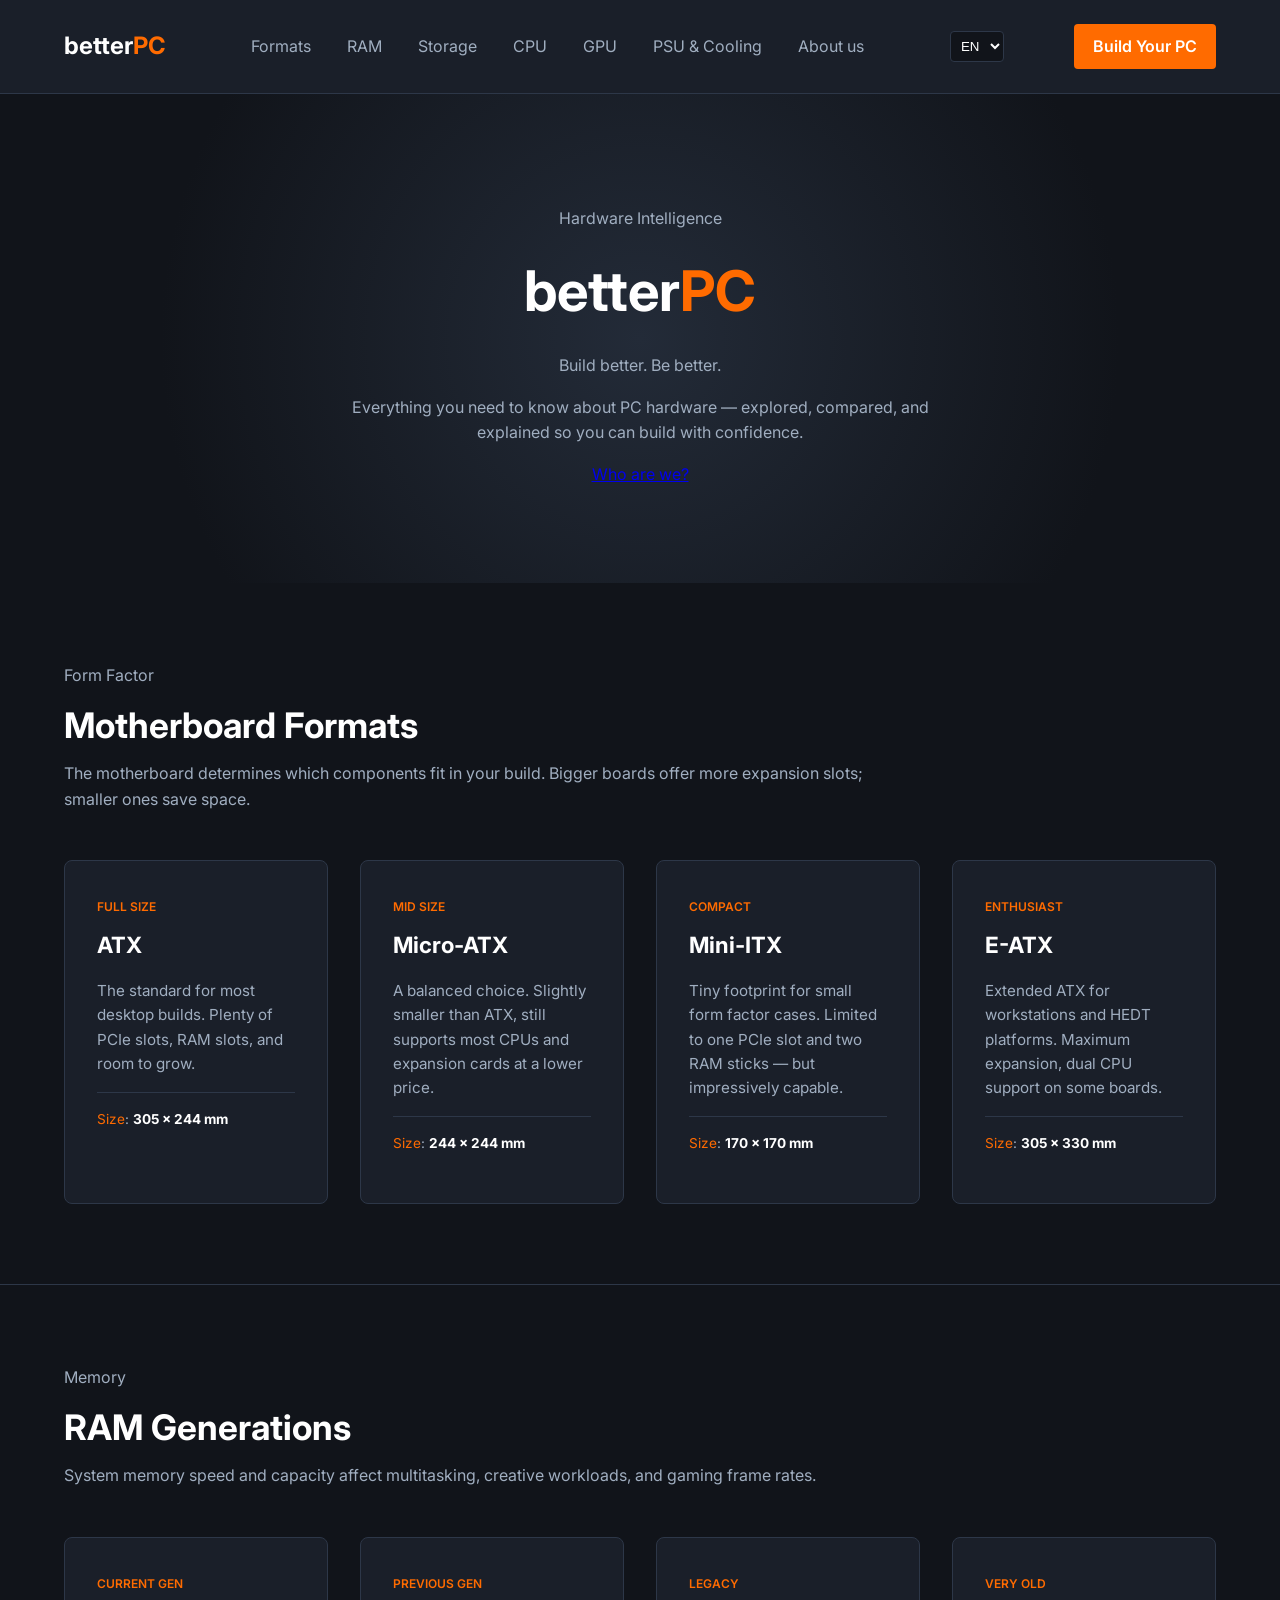
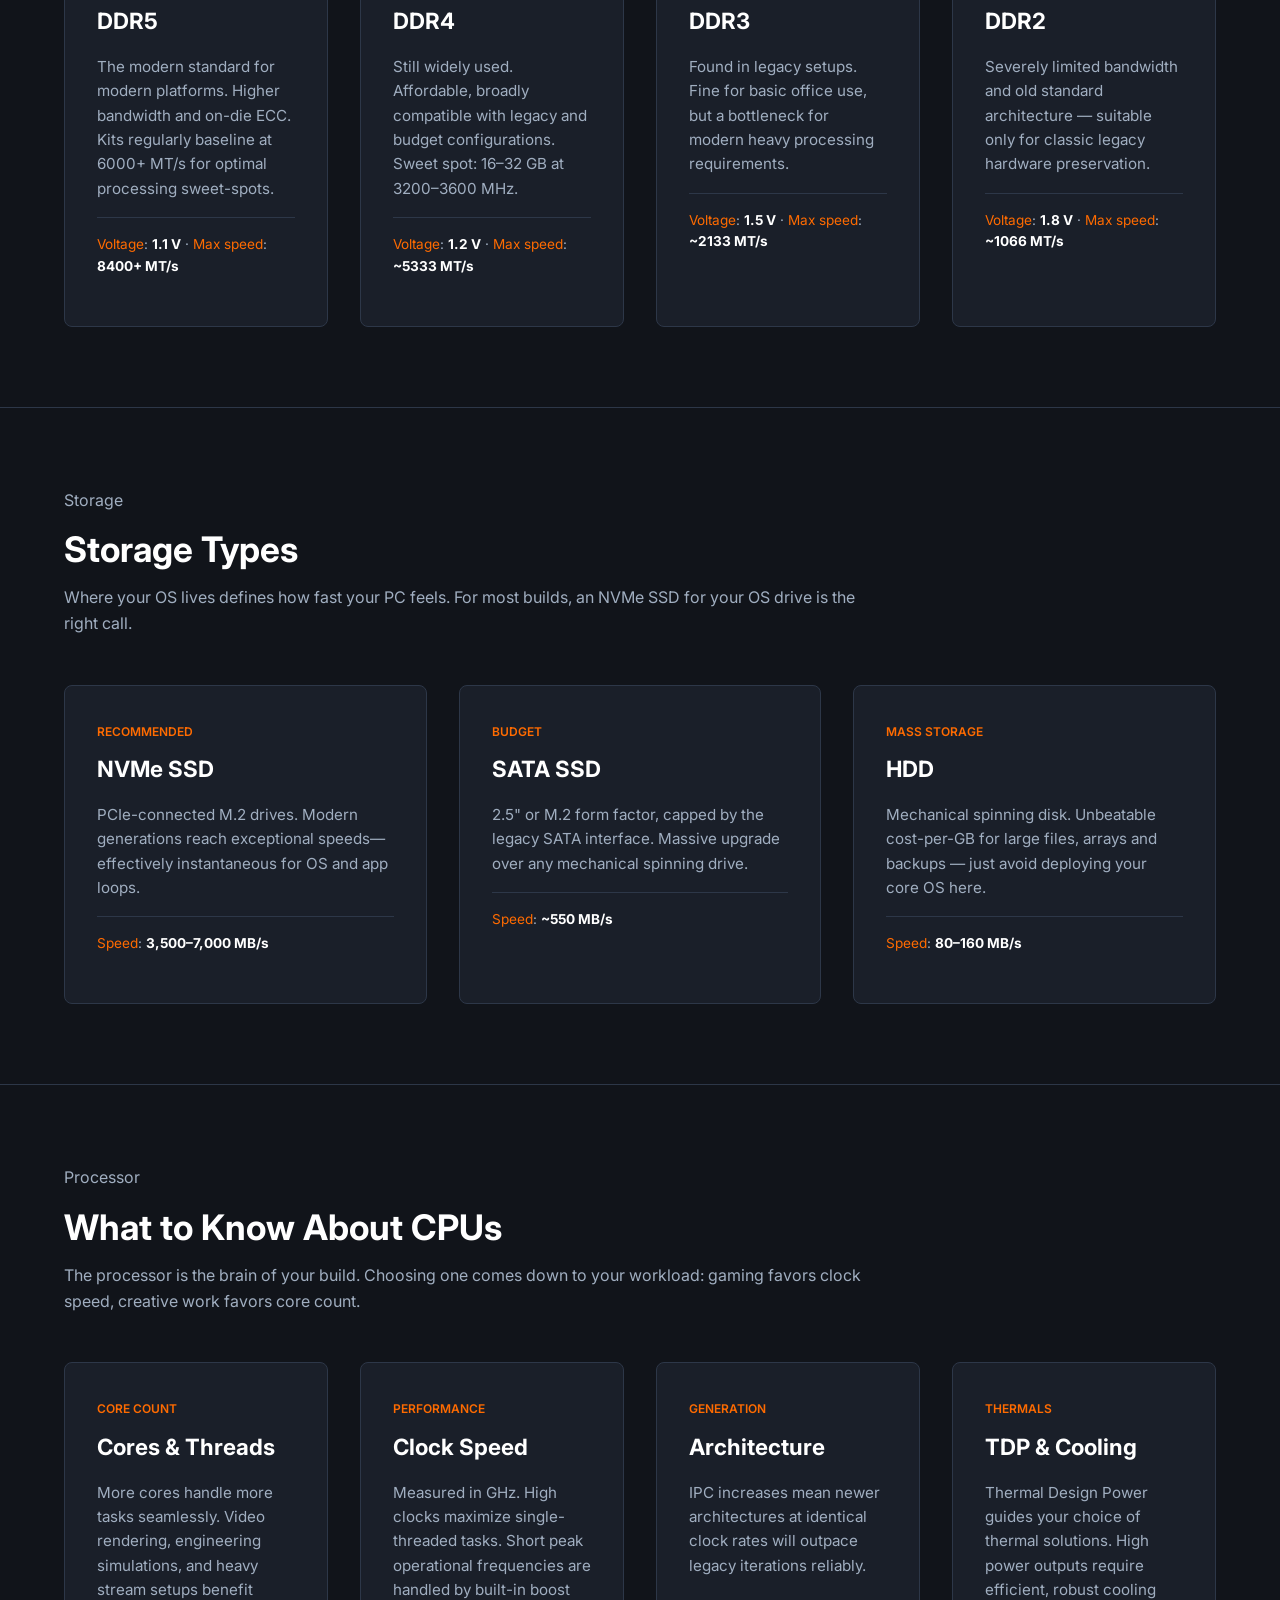
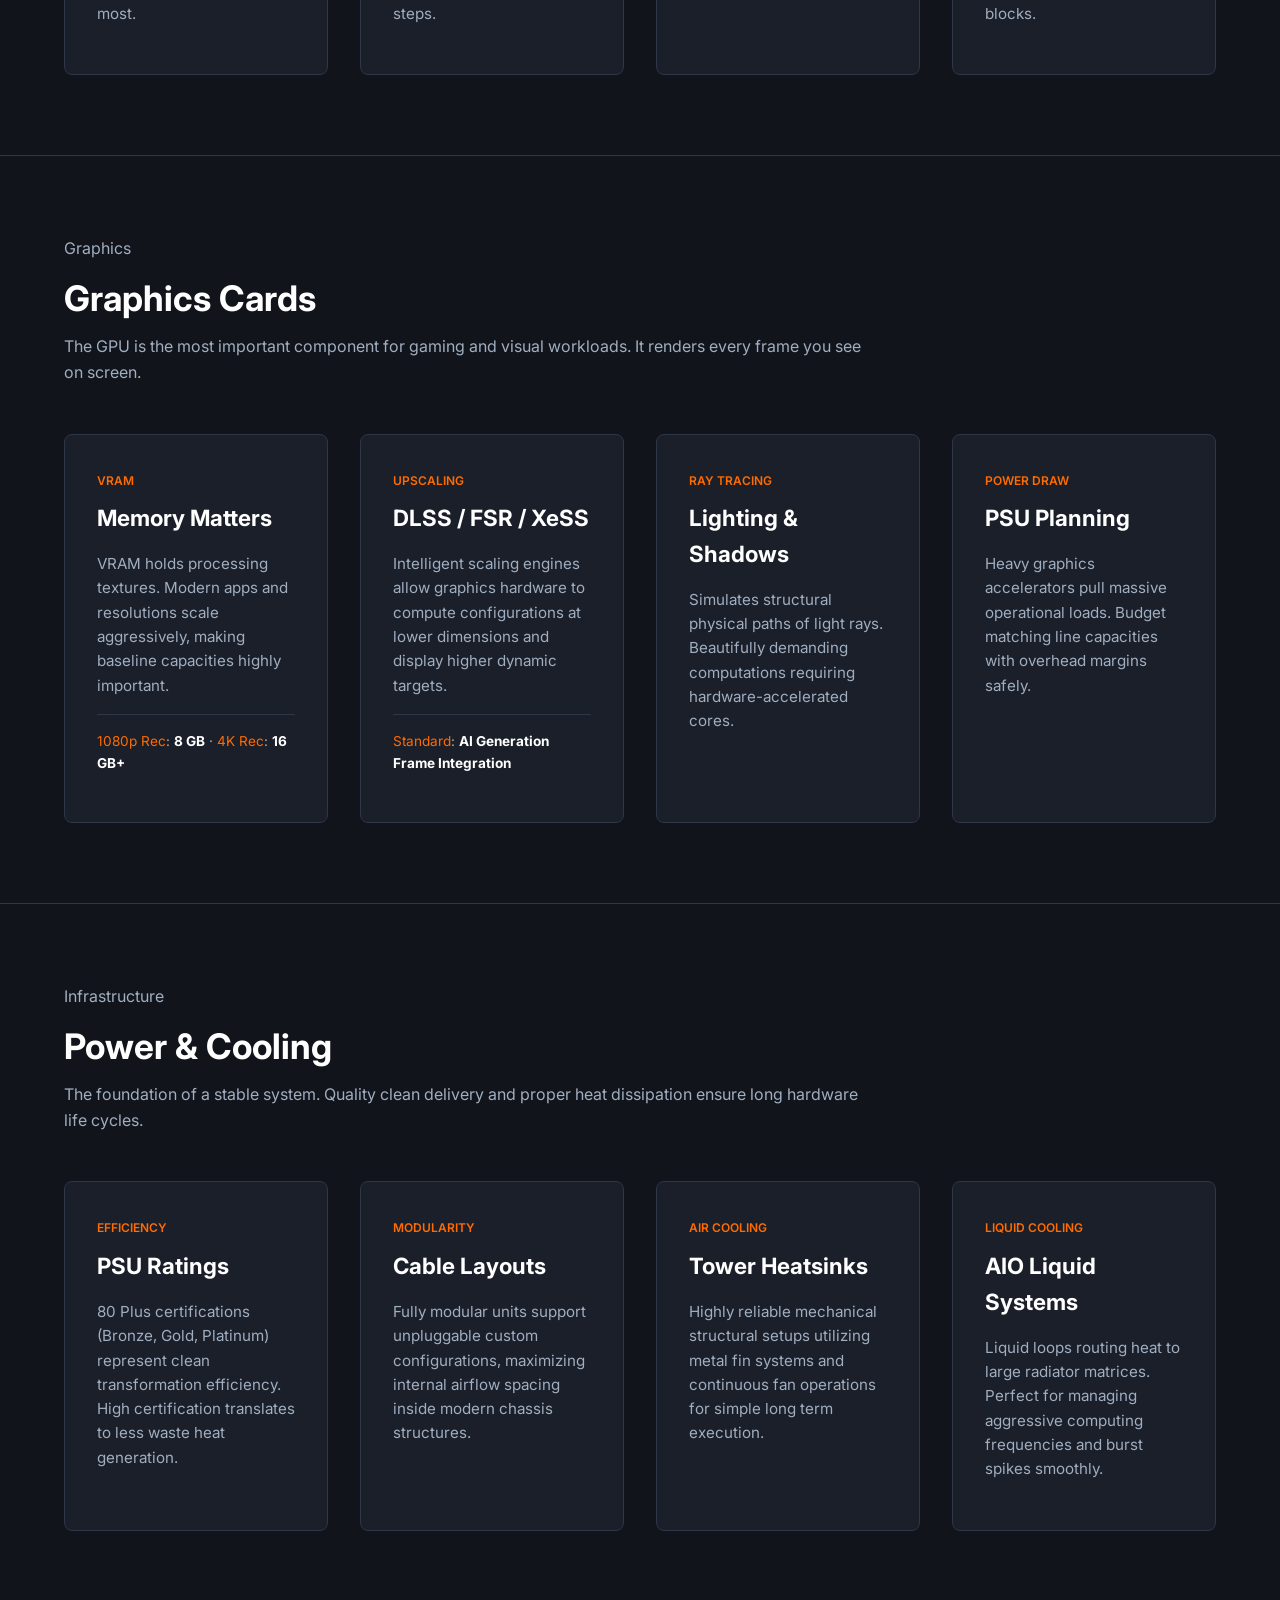
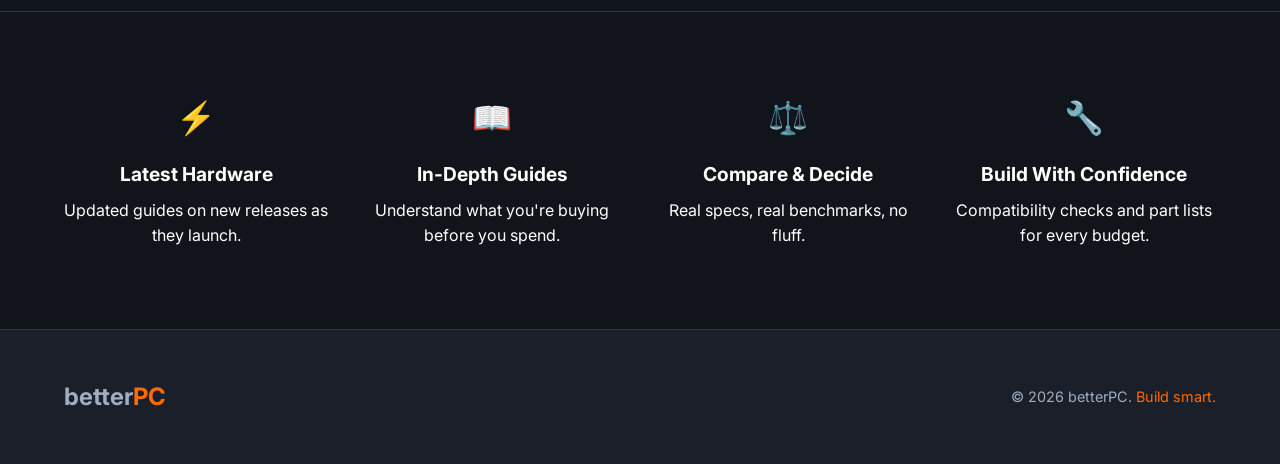
==== commit 3caa127b: "Update index.html" ====
--- a/index.html
+++ b/index.html
@@ -21,13 +21,8 @@
       --border: #2d3748;
     }
     * { box-sizing: border-box; margin: 0; padding: 0; }
-    /* body { font-family: 'Inter', sans-serif; background-color: var(--bg-primary); color: var(--text-main); line-height: 1.6; } */
-    body {
-        background-color: #121212;
-        background-image: linear-gradient(rgba(255, 255, 255, 0.03) 1px, transparent 1px),
-                          linear-gradient(90deg, rgba(255, 255, 255, 0.03) 1px, transparent 1px);
-        background-size: 20px 20px;
-    }
+    body { font-family: 'Inter', sans-serif; background-color: var(--bg-primary); color: var(--text-main); line-height: 1.6; }
+    
     span { color: var(--accent); }
     .hero-section {
         background: linear-gradient(rgba(0, 0, 0, 0.6), rgba(0, 0, 0, 0.6)), url('images/background.jpg') no-repeat center center/cover;
@@ -101,22 +96,22 @@
     <a href="build.html" class="btn-build" data-i18n="nav_build_btn">Build Your PC</a>
   </nav>
 
-  <header>
-    <div>
-      <div>
-        <p data-i18n="hero_sub">Hardware Intelligence</p>
-        <h1>better<span>PC</span></h1>
-        <p data-i18n="hero_tagline">Build better. Be better.</p>
-        <p data-i18n="hero_desc">
-          Everything you need to know about PC hardware — explored, compared, and explained so you can build with confidence.
-        </p>
-        <div>
-          <a href="about.html" class="btn-sub" data-i18n="hero_link">Who are we?</a>
-        </div>
-      </div>
-    </div>
-  </header>
-
+  <header class="hero">
+  <div class="hero-content">
+    <div class="hero-left">
+      <p data-i18n="hero_sub">Hardware Intelligence</p>
+      <h1>better<span>PC</span></h1>
+      <p data-i18n="hero_tagline">Build better. Be better.</p>
+      <p data-i18n="hero_desc">
+        Everything you need to know about PC hardware — explored, compared, and explained so you can build with confidence.
+      </p>
+      <div class="about-div">
+       <a href="about.html">Who are we?</a>
+      </div>
+    </div>
+  </div>
+</header>
+  
   <section id="formats">
     <div class="section-intro">
       <p class="data-tag" data-i18n="formats_tag">Form Factor</p>
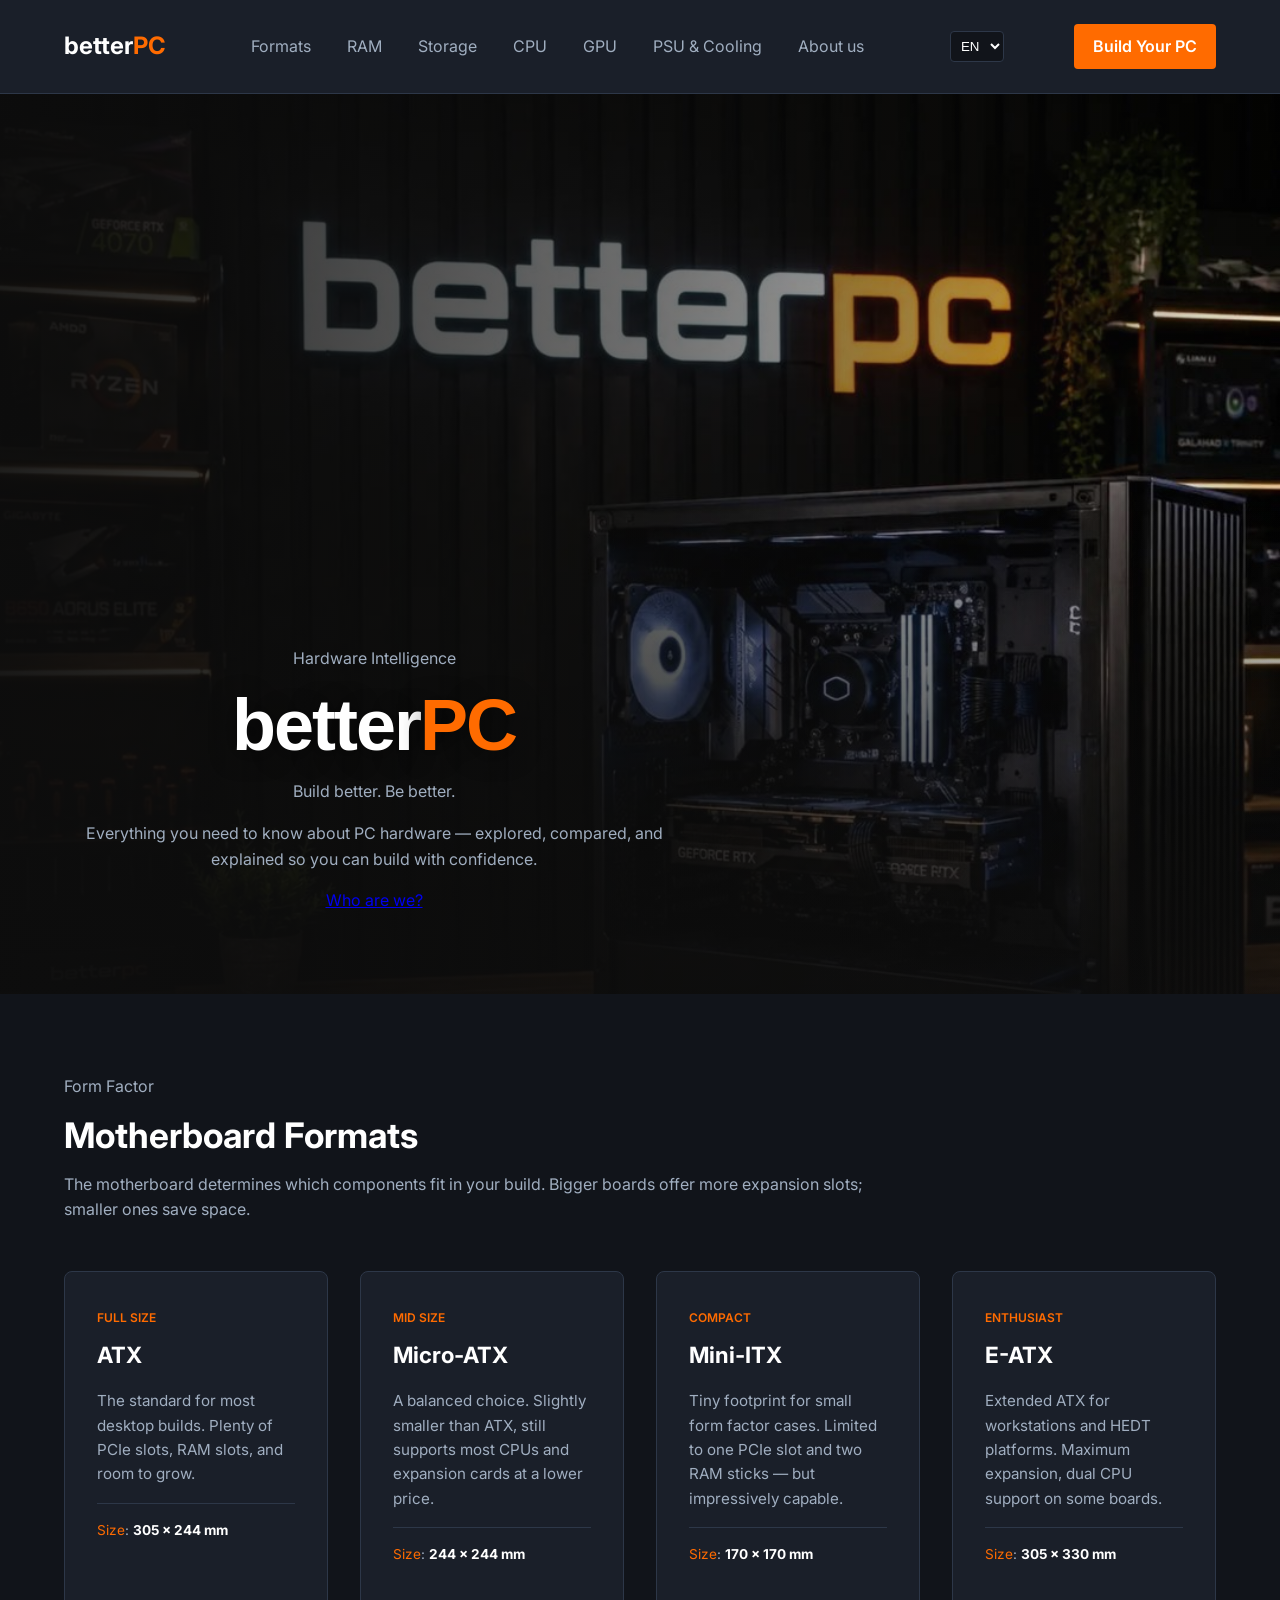
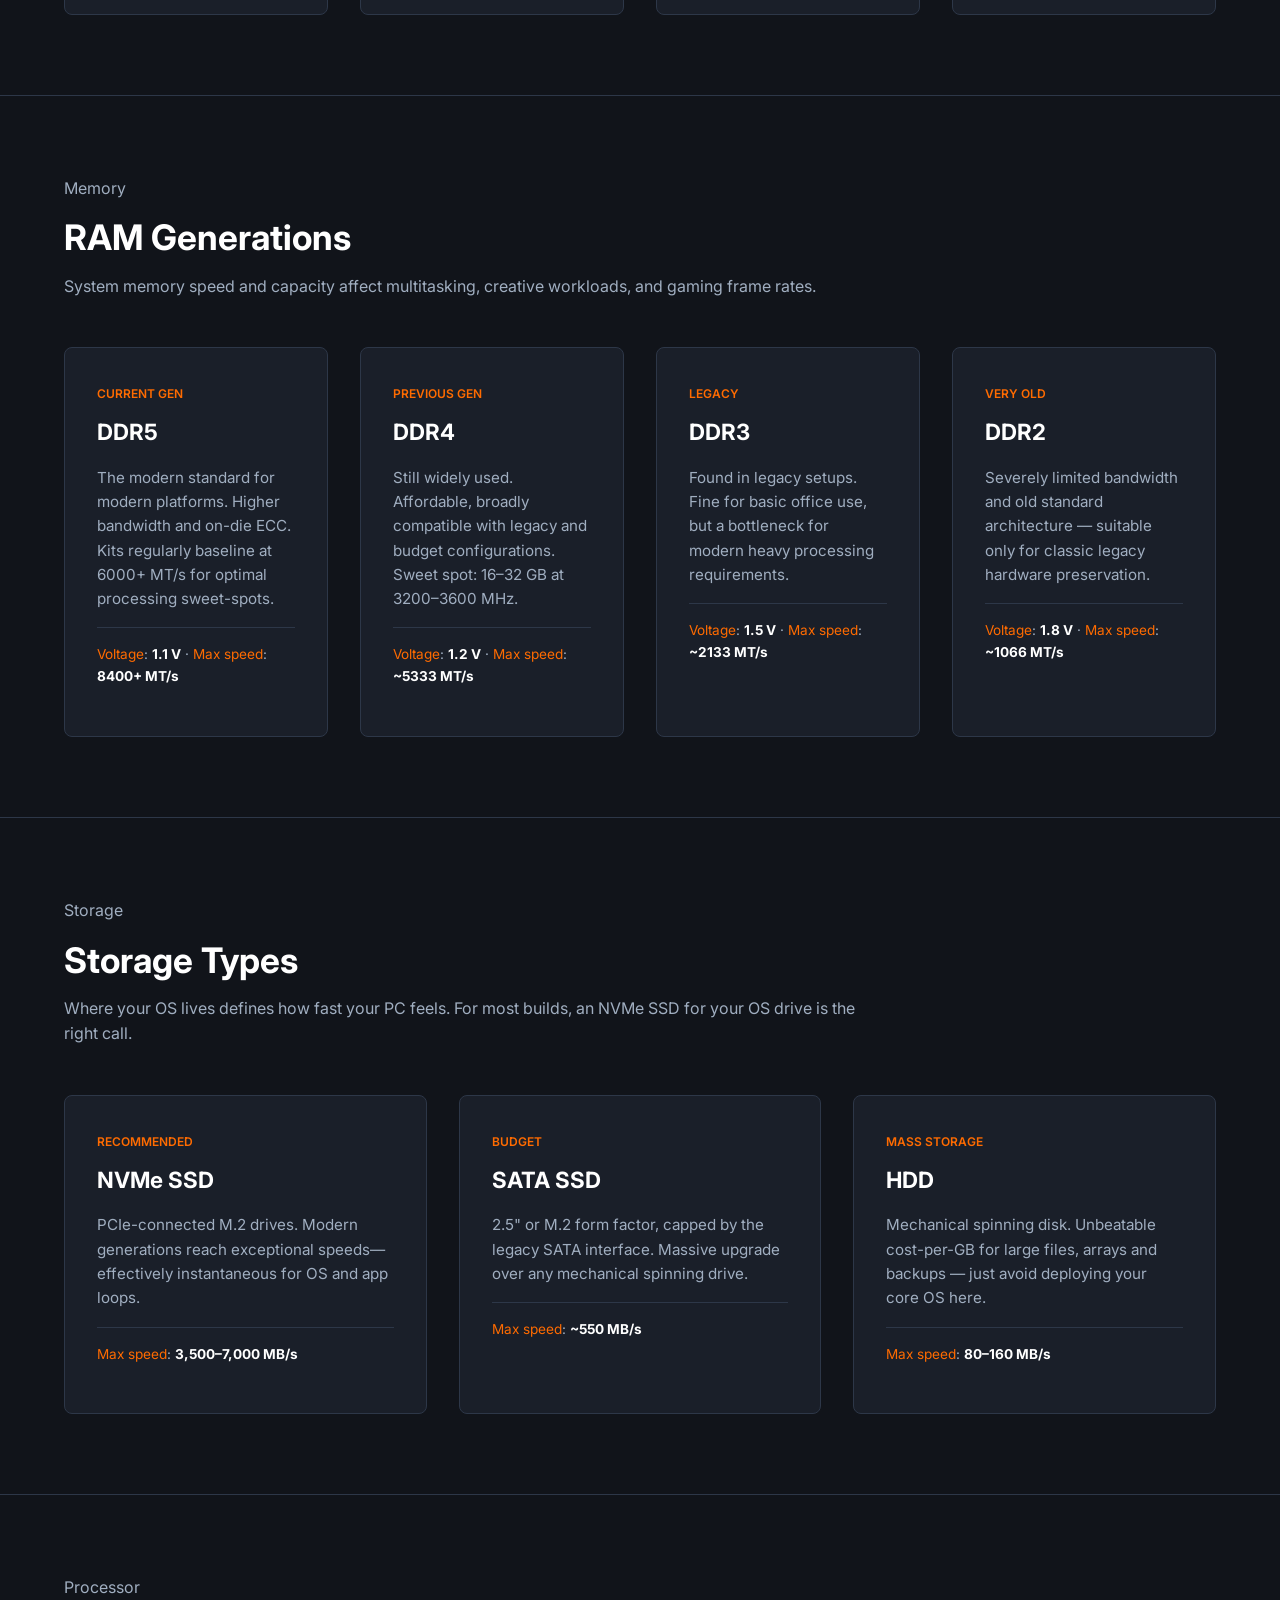
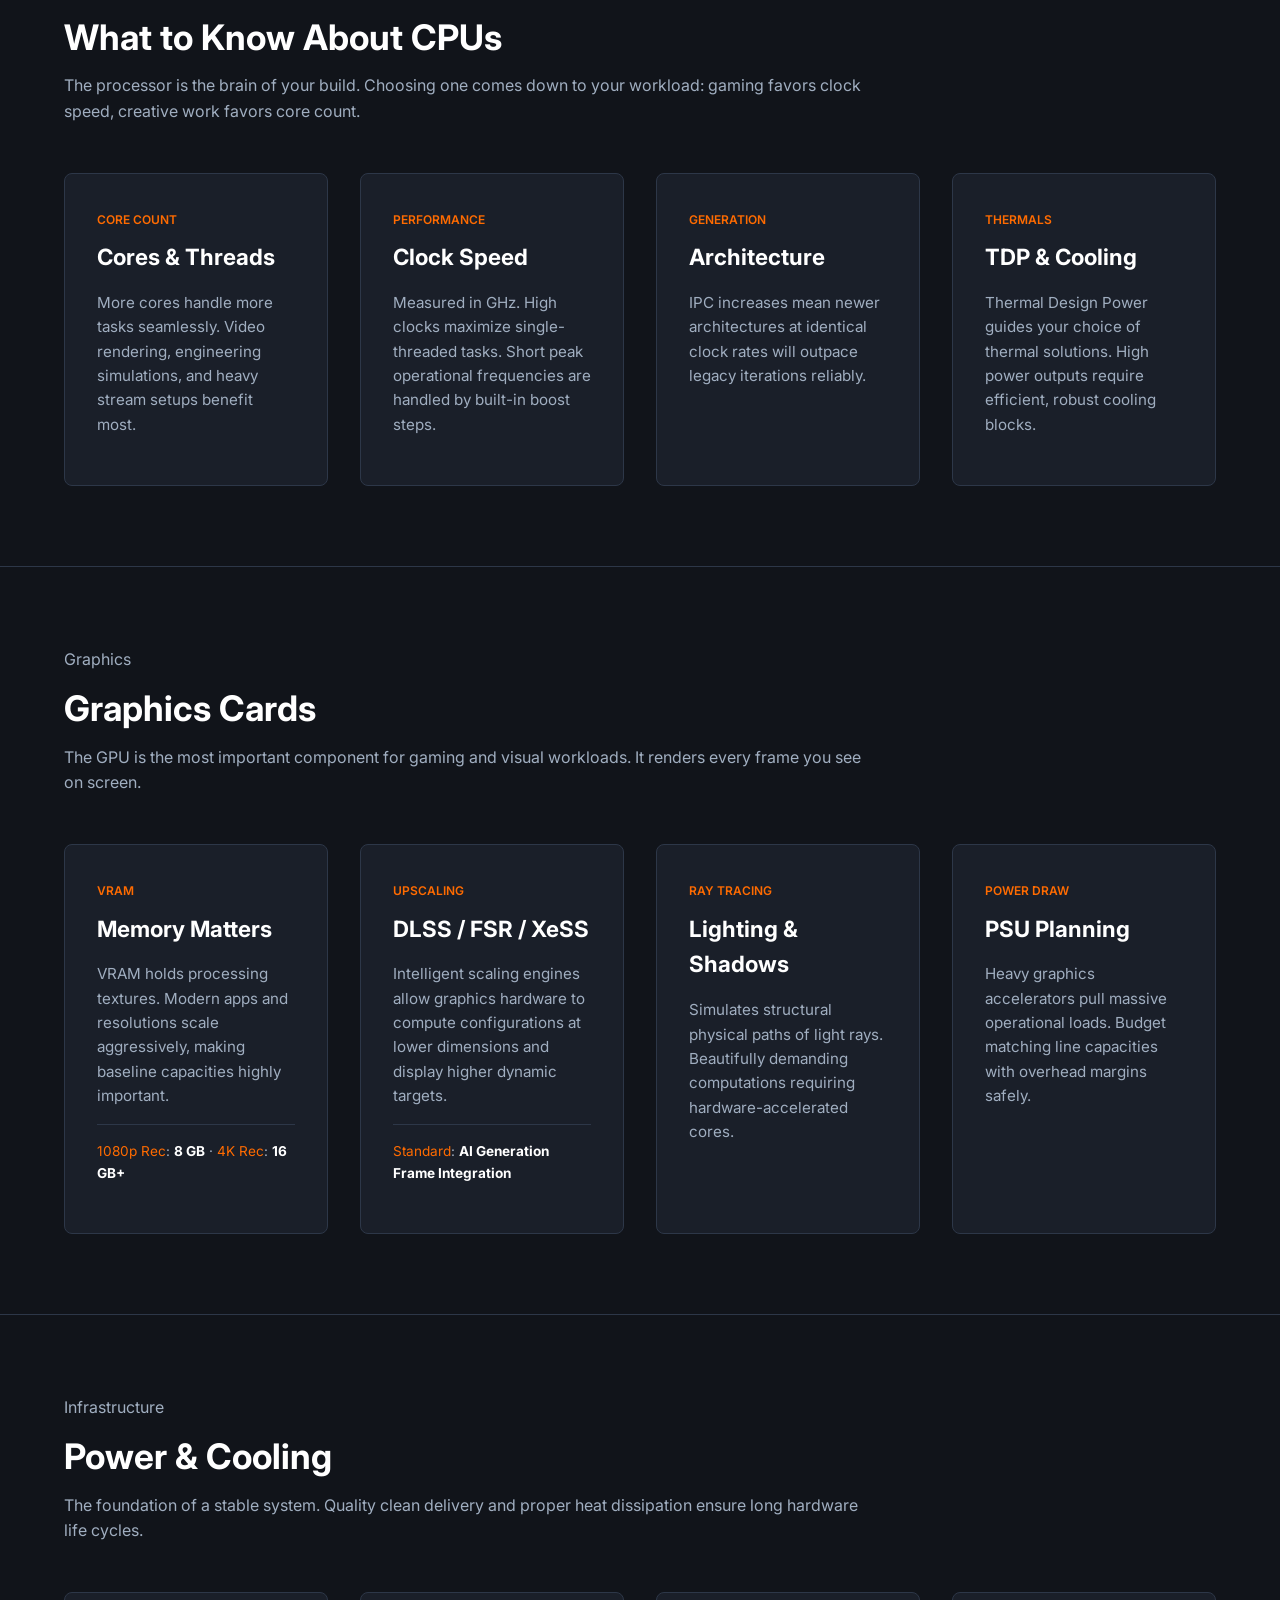
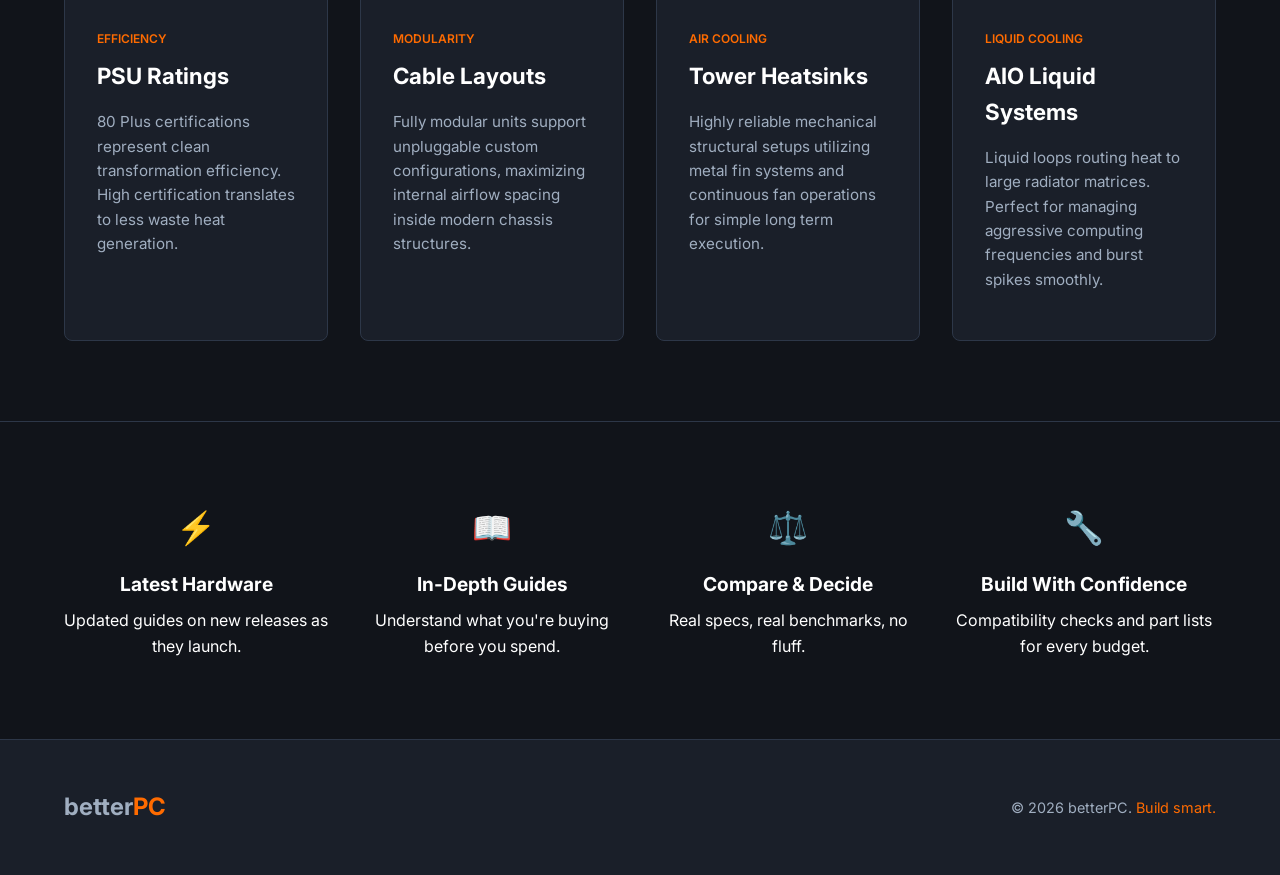
==== commit 2f8aff62: "Update index.html" ====
--- a/index.html
+++ b/index.html
@@ -24,9 +24,83 @@
     body { font-family: 'Inter', sans-serif; background-color: var(--bg-primary); color: var(--text-main); line-height: 1.6; }
     
     span { color: var(--accent); }
-    .hero-section {
-        background: linear-gradient(rgba(0, 0, 0, 0.6), rgba(0, 0, 0, 0.6)), url('images/background.jpg') no-repeat center center/cover;
-    }
+    /* ── HERO ── */
+  .hero {
+    min-height: 100vh;
+    display: flex;
+    flex-direction: column;
+    justify-content: flex-end;
+    padding: 0 5% 80px;
+    position: relative;
+    overflow: hidden;
+    background-image: url("[data-uri]");
+    background-size: cover;
+    background-position: center 20%;
+  }
+  .hero::before {
+    content: '';
+    position: absolute;
+    inset: 0;
+    background:
+      linear-gradient(to right, rgba(13,13,13,0.93) 0%, rgba(13,13,13,0.6) 50%, rgba(13,13,13,0.1) 100%),
+      linear-gradient(to top, rgba(13,13,13,0.85) 0%, transparent 55%);
+    pointer-events: none;
+  }
+
+  .hero-content {
+    position: relative;
+    z-index: 1;
+    display: grid;
+    grid-template-columns: 1fr;
+    max-width: 1200px;
+    width: 100%;
+    margin: 0 auto;
+  }
+
+  .hero-left {
+    max-width: 620px;
+  }
+
+  .hero-eyebrow {
+    font-family: 'Space Grotesk', sans-serif;
+    font-size: 0.78rem;
+    font-weight: 600;
+    letter-spacing: 3px;
+    text-transform: uppercase;
+    color: var(--accent2);
+    margin-bottom: 1rem;
+    text-shadow: 0 2px 12px rgba(0,0,0,0.6);
+  }
+
+  .hero-content h1 {
+    font-family: 'Space Grotesk', sans-serif;
+    font-size: clamp(2.6rem, 6vw, 4.5rem);
+    font-weight: 700;
+    letter-spacing: -2px;
+    color: #fff;
+    line-height: 1.05;
+    margin-bottom: 0.8rem;
+    text-shadow: 0 4px 24px rgba(0,0,0,0.55);
+  }
+  .hero-content h1 span { color: var(--accent); }
+
+  .hero-tagline {
+    font-family: 'Space Grotesk', sans-serif;
+    font-size: 1.25rem;
+    font-weight: 600;
+    color: var(--accent2);
+    margin-bottom: 1.2rem;
+    text-shadow: 0 2px 12px rgba(0,0,0,0.6);
+  }
+
+  .hero-desc {
+    font-size: 1.05rem;
+    color: #F5F3EF;
+    line-height: 1.7;
+    margin-bottom: 1.6rem;
+    text-shadow: 0 2px 14px rgba(0,0,0,0.7);
+    max-width: 520px;
+  }
     nav { display: flex; justify-content: space-between; align-items: center; padding: 1.5rem 5%; background: var(--bg-secondary); border-bottom: 1px solid var(--border); sticky; top: 0; z-index: 100; }
     .logo { font-size: 1.5rem; font-weight: 700; }
     .nav-links a { margin: 0 1rem; color: var(--text-muted); text-decoration: none; transition: color 0.3s; }
@@ -843,10 +917,10 @@
 
     function updateLanguage(lang) {
       if (!translations[lang]) return;
-      
+
       // Update HTML lang attribute
       document.documentElement.lang = lang;
-      
+
       // Select all elements with data-i18n attribute
       const elements = document.querySelectorAll('[data-i18n]');
       elements.forEach(element => {
@@ -855,12 +929,25 @@
           element.textContent = translations[lang][translationKey];
         }
       });
+
+      // Persist the choice so other pages (about.html, build.html) stay in sync
+      localStorage.setItem('selectedLanguage', lang);
+
+      // Keep the dropdown showing the active language
+      const dropdown = document.getElementById('langDropdown');
+      if (dropdown) dropdown.value = lang;
     }
 
     // Set up change listener on drop-down
     document.getElementById('langDropdown').addEventListener('change', (e) => {
       updateLanguage(e.target.value);
     });
+
+    // Apply the saved language (falling back to English) as soon as the page loads
+    window.addEventListener('DOMContentLoaded', () => {
+      const savedLanguage = localStorage.getItem('selectedLanguage') || 'en';
+      updateLanguage(savedLanguage);
+    });
   </script>
 </body>
 </html>
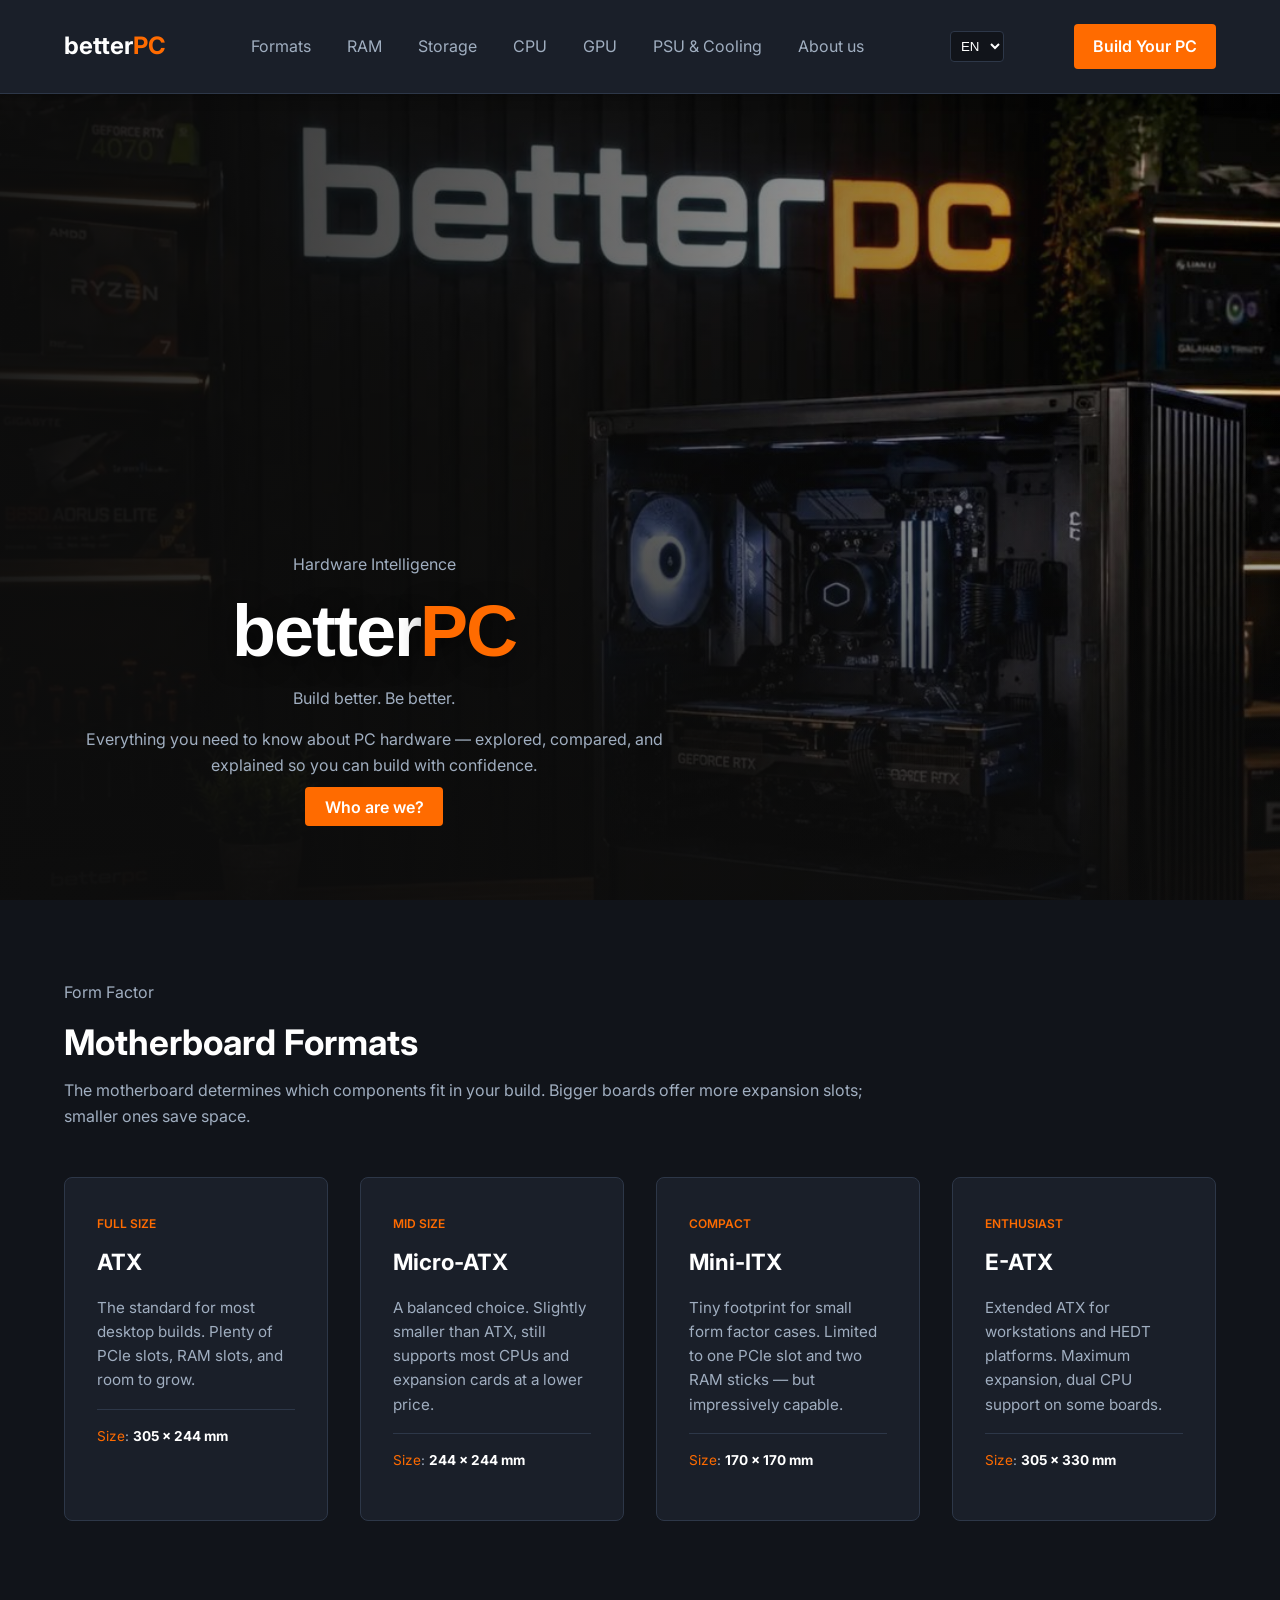
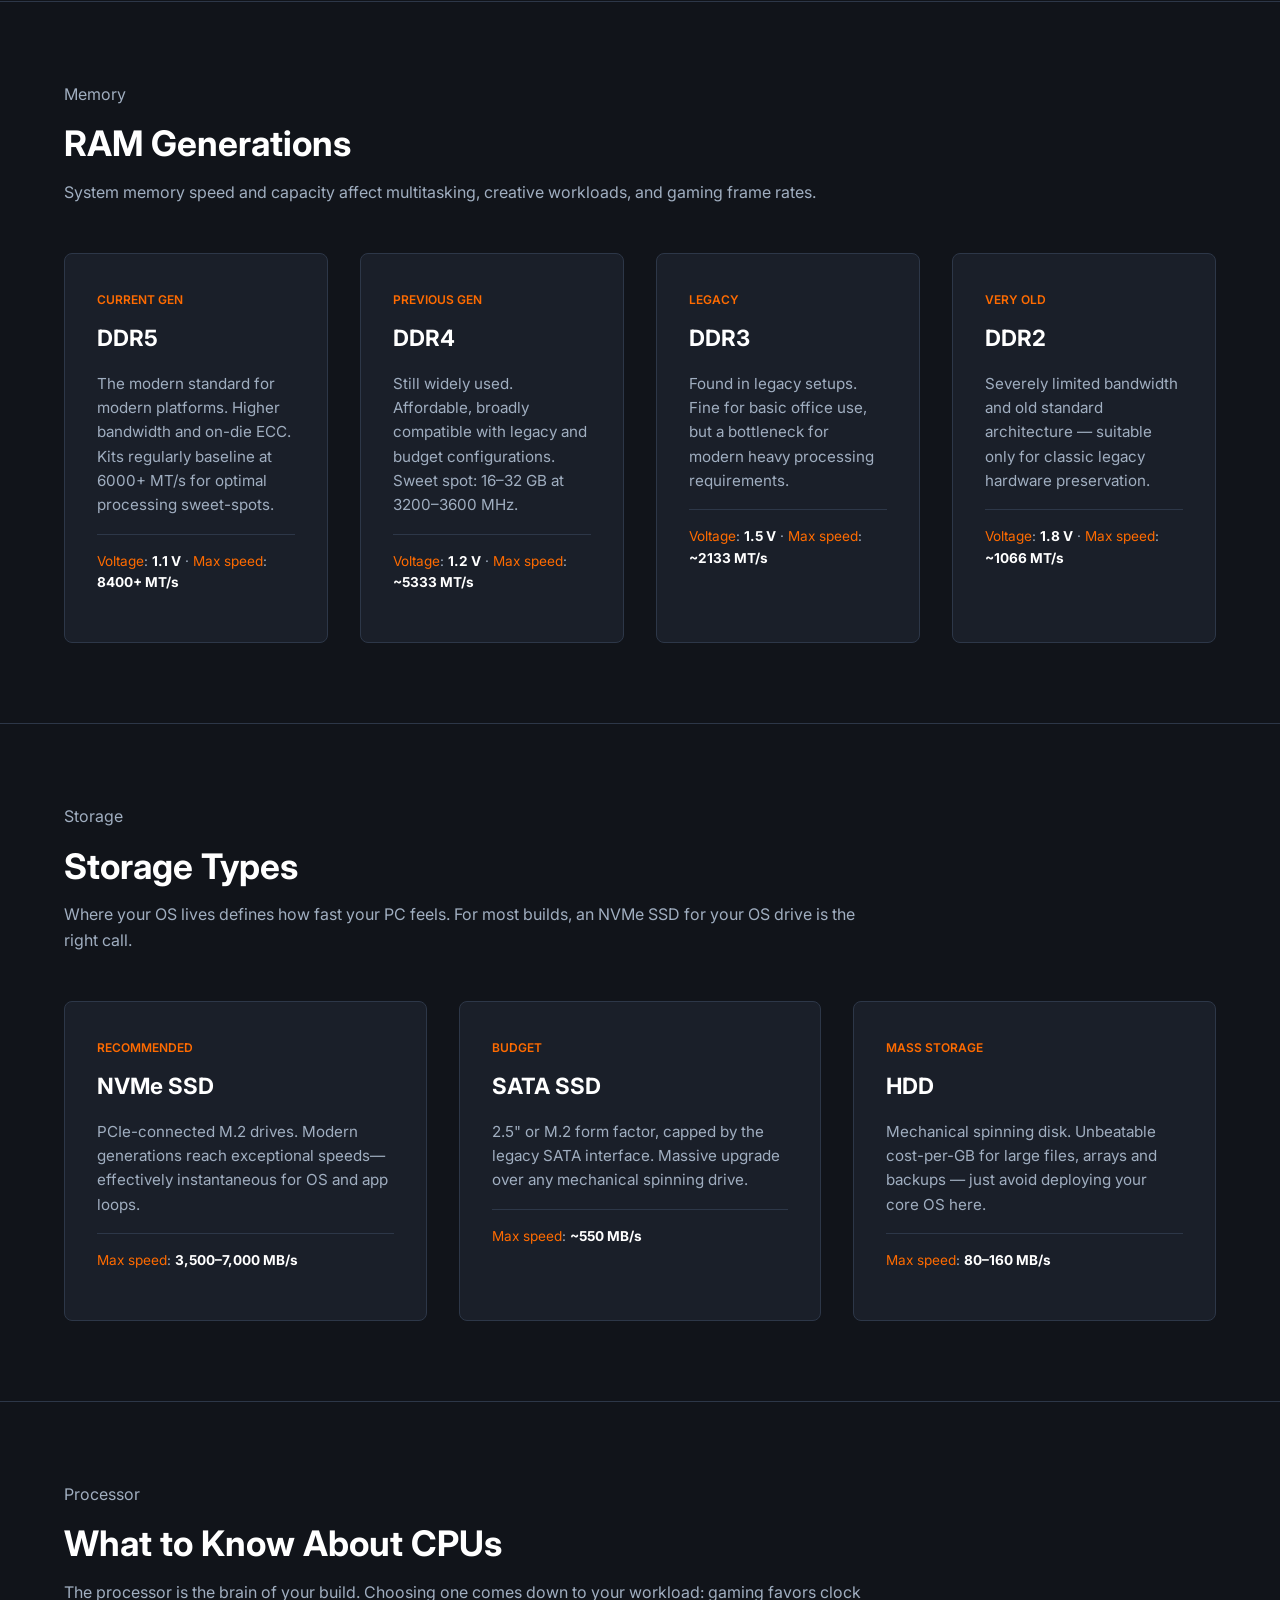
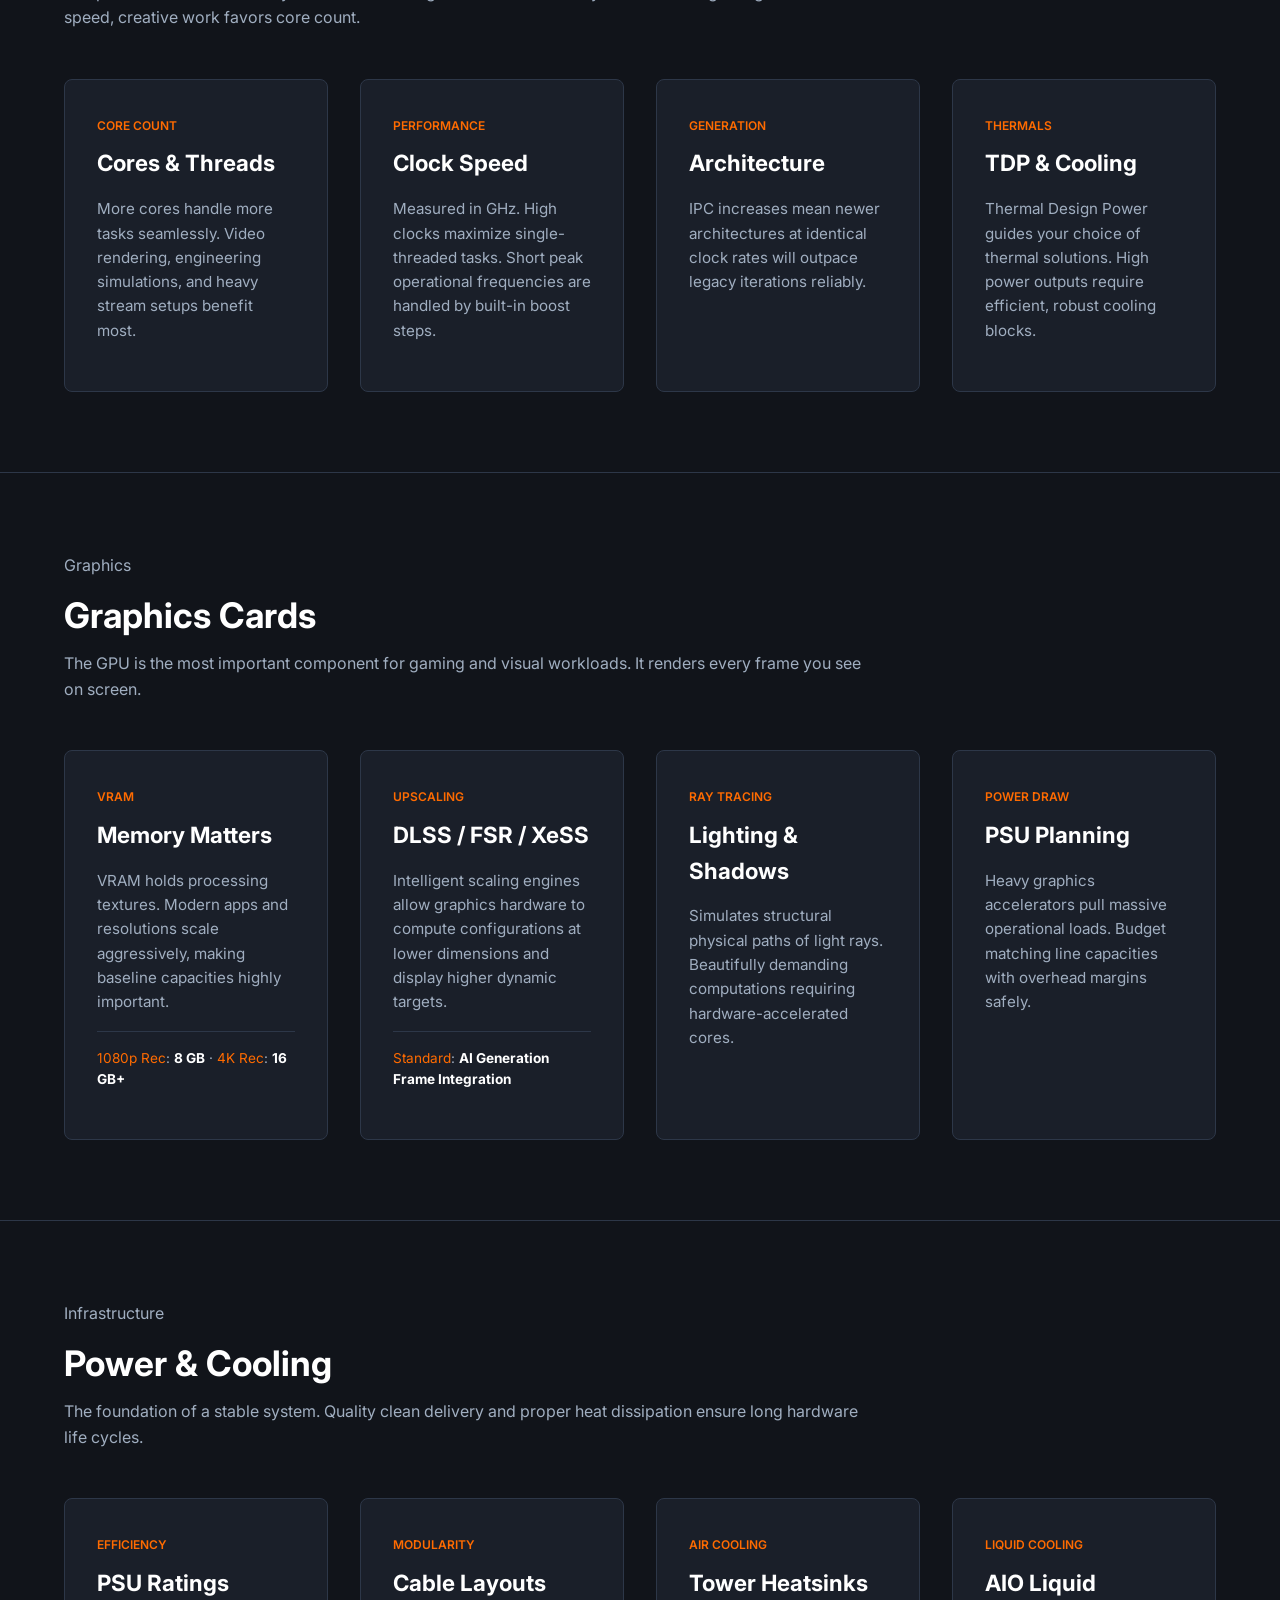
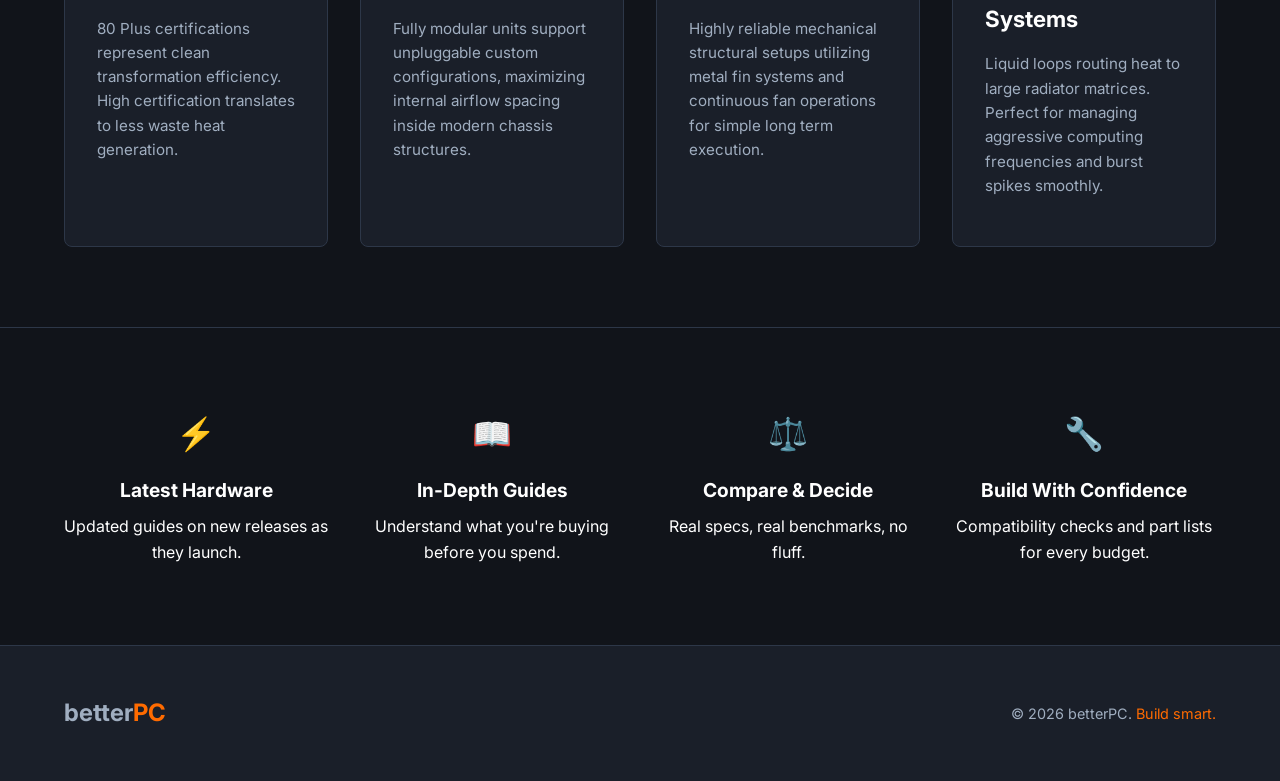
==== commit d9a230e5: "Update index.html" ====
--- a/index.html
+++ b/index.html
@@ -101,7 +101,7 @@
     text-shadow: 0 2px 14px rgba(0,0,0,0.7);
     max-width: 520px;
   }
-    nav { display: flex; justify-content: space-between; align-items: center; padding: 1.5rem 5%; background: var(--bg-secondary); border-bottom: 1px solid var(--border); sticky; top: 0; z-index: 100; }
+    nav { display: flex; justify-content: space-between; align-items: center; padding: 1.5rem 5%; background: var(--bg-secondary); border-bottom: 1px solid var(--border); position: fixed; top: 0; left: 0; right: 0; width: 100%; z-index: 100; box-shadow: 0 2px 12px rgba(0,0,0,0.35); }
     .logo { font-size: 1.5rem; font-weight: 700; }
     .nav-links a { margin: 0 1rem; color: var(--text-muted); text-decoration: none; transition: color 0.3s; }
     .nav-links a:hover { color: var(--text-main); }
@@ -180,7 +180,7 @@
         Everything you need to know about PC hardware — explored, compared, and explained so you can build with confidence.
       </p>
       <div class="about-div">
-       <a href="about.html">Who are we?</a>
+       <a href="about.html" class="btn-build" data-i18n="whoarewe">Who are we?</a>
       </div>
     </div>
   </div>
@@ -407,7 +407,7 @@
   <script>
     const translations = {
       en: {
-        nav_formats: "Formats", nav_ram: "RAM", nav_storage: "Storage", nav_cpu: "CPU", nav_gpu: "GPU", nav_psu_cooling: "PSU & Cooling", nav_about: "About us", nav_build_btn: "Build Your PC",
+        nav_formats: "Formats", nav_ram: "RAM", nav_storage: "Storage", whoarewe: "Who are we?", nav_cpu: "CPU", nav_gpu: "GPU", nav_psu_cooling: "PSU & Cooling", nav_about: "About us", nav_build_btn: "Build Your PC",
         hero_sub: "Hardware Intelligence", hero_tagline: "Build better. Be better.", hero_desc: "Everything you need to know about PC hardware — explored, compared, and explained so you can build with confidence.", hero_link: "Who are we?",
         formats_tag: "Form Factor", formats_title: "Motherboard Formats", formats_desc: "The motherboard determines which components fit in your build. Bigger boards offer more expansion slots; smaller ones save space.",
         formats_atx_tag: "Full Size", formats_atx_desc: "The standard for most desktop builds. Plenty of PCIe slots, RAM slots, and room to grow.",
@@ -446,7 +446,7 @@
         footer_build: "Build smart."
       },
       el: {
-        nav_formats: "Μορφές", nav_ram: "RAM", nav_storage: "Αποθηκευτικός Χώρος", nav_cpu: "Επεξεργαστής", nav_gpu: "GPU", nav_psu_cooling: "PSU & Ψύξη", nav_about: "Σχετικά με εμάς", nav_build_btn: "Φτιάξε το PC σου",
+        nav_formats: "Μορφές", nav_ram: "RAM", nav_storage: "Αποθηκευτικός Χώρος", whoarewe: "Ποιοι είμαστε?",nav_cpu: "Επεξεργαστής", nav_gpu: "GPU", nav_psu_cooling: "PSU & Ψύξη", nav_about: "Σχετικά με εμάς", nav_build_btn: "Φτιάξε το PC σου",
         hero_sub: "Νοημοσύνη Υλικού", hero_tagline: "Χτίσε καλύτερα. Γίνε καλύτερος.", hero_desc: "Όλα όσα πρέπει να γνωρίζετε για το υλικό υπολογιστών — αναλύονται, συγκρίνονται και επεξηγούνται για να χτίζετε με αυτοπεποίθηση.", hero_link: "Ποιοι είμαστε;",
         formats_tag: "Μέγεθος", formats_title: "Μορφές Μητρικής", formats_desc: "Η μητρική καθορίζει ποια εξαρτήματα ταιριάζουν στην κατασκευή σας. Οι μεγαλύτερες κάρτες προσφέρουν περισσότερες υποδοχές επέκτασης, οι μικρότερες εξοικονομούν χώρο.",
         formats_atx_tag: "Πλήρες Μέγεθος", formats_atx_desc: "Το πρότυπο για τις περισσότερες επιτραπέζιες κατασκευές. Άφθονες υποδοχές PCIe, υποδοχές RAM και περιθώριο ανάπτυξης.",
@@ -485,7 +485,7 @@
         footer_build: "Χτίσε έξυπνα."
       },
       de: {
-        nav_formats: "Formate", nav_ram: "RAM", nav_storage: "Speicherplatz", nav_cpu: "CPU", nav_gpu: "GPU", nav_psu_cooling: "Netzteile & Kühlung", nav_about: "Über uns", nav_build_btn: "PC Konfigurieren",
+        nav_formats: "Formate", nav_ram: "RAM", nav_storage: "Speicherplatz", nav_cpu: "CPU", whoarewe: "Wer sind wir?", nav_gpu: "GPU", nav_psu_cooling: "Netzteile & Kühlung", nav_about: "Über uns", nav_build_btn: "PC Konfigurieren",
         hero_sub: "Hardware-Intelligenz", hero_tagline: "Besser bauen. Besser sein.", hero_desc: "Alles, was Sie über PC-Hardware wissen müssen — untersucht, verglichen und erklärt, damit Sie mit Vertrauen bauen können.", hero_link: "Wer sind wir?",
         formats_tag: "Formfaktor", formats_title: "Mainboard-Formate", formats_desc: "Das Mainboard bestimmt, welche Komponenten in Ihren PC passen. Größere Platinen bieten mehr Erweiterungssteckplätze; kleinere sparen Platz.",
         formats_atx_tag: "Volle Größe", formats_atx_desc: "Der Standard für die meisten Desktop-Systeme. Viele PCIe-Steckplätze, RAM-Bänke und Raum für Upgrades.",
@@ -524,7 +524,7 @@
         footer_build: "Smart bauen."
       },
       fr: {
-        nav_formats: "Formats", nav_ram: "RAM", nav_storage: "Stockage", nav_cpu: "Processeur", nav_gpu: "GPU", nav_psu_cooling: "Alim & Refroidissement", nav_about: "À propos de nous", nav_build_btn: "Créer votre PC",
+        nav_formats: "Formats", nav_ram: "RAM", nav_storage: "Stockage", nav_cpu: "Processeur", whoarewe: "Qui sommes-nous ?", nav_gpu: "GPU", nav_psu_cooling: "Alim & Refroidissement", nav_about: "À propos de nous", nav_build_btn: "Créer votre PC",
         hero_sub: "Intelligence Matérielle", hero_tagline: "Configurez mieux. Soyez meilleur.", hero_desc: "Tout ce que vous devez savoir sur le matériel informatique — exploré, comparé et expliqué pour concevoir en toute confiance.", hero_link: "Qui sommes-nous ?",
         formats_tag: "Facteur de forme", formats_title: "Formats de Cartes Mères", formats_desc: "La carte mère détermine les composants compatibles. Les grandes cartes offrent plus d'extensions ; les petites économisent de l'espace.",
         formats_atx_tag: "Taille Complète", formats_atx_desc: "Le standard pour la plupart des PC de bureau. Nombreux slots PCIe, emplacements RAM et évolutivité garantie.",
@@ -563,7 +563,7 @@
         footer_build: "Configurez malin."
       },
       ru: {
-        nav_formats: "Форматы", nav_ram: "ОЗУ", nav_storage: "Накопитель", nav_cpu: "Процессор", nav_gpu: "GPU", nav_psu_cooling: "БП и охлаждение", nav_about: "О нас", nav_build_btn: "Собрать ПК",
+        nav_formats: "Форматы", nav_ram: "ОЗУ", nav_storage: "Накопитель", nav_cpu: "Процессор", nav_gpu: "GPU", whoarewe: "Кто мы?", nav_psu_cooling: "БП и охлаждение", nav_about: "О нас", nav_build_btn: "Собрать ПК",
         hero_sub: "Анализ Железа", hero_tagline: "Собирайте лучше. Будьте лучше.", hero_desc: "Всё, что нужно знать о компьютерном железе — изучено, сравнено и разложено по полочкам для вашей уверенности.", hero_link: "Кто мы такие?",
         formats_tag: "Форм-фактор", formats_title: "Форматы Материнских Плат", formats_desc: "Материнская плата определяет совместимость компонентов. Большие платы дают простор для апгрейда, маленькие — экономят место.",
         formats_atx_tag: "Полноразмерная", formats_atx_desc: "Стандарт для большинства ПК. Много слотов PCIe, разъемов ОЗУ и отличный потенциал для расширения.",
@@ -602,7 +602,7 @@
         footer_build: "Собирайте с умом."
       },
       sr: {
-        nav_formats: "Formati", nav_ram: "RAM", nav_storage: "Skladištenje", nav_cpu: "Procesor", nav_gpu: "GPU", nav_psu_cooling: "Napajanje i hlađenje", nav_about: "O nama", nav_build_btn: "Sklopi svoj PC",
+        nav_formats: "Formati", nav_ram: "RAM", nav_storage: "Skladištenje", nav_cpu: "Procesor", nav_gpu: "GPU", whoarewe: "Ko smo mi?", nav_psu_cooling: "Napajanje i hlađenje", nav_about: "O nama", nav_build_btn: "Sklopi svoj PC",
         hero_sub: "Hardverska inteligencija", hero_tagline: "Gradi bolje. Budi bolji.", hero_desc: "Sve što treba da znate o PC hardveru — istraženo, upoređeno i objašnjeno kako biste gradili sa samopouzdanjem.", hero_link: "Ko smo mi?",
         formats_tag: "Forma", formats_title: "Formati Matičnih Ploča", formats_desc: "Matična ploča određuje koje komponente staju u vaš računar. Veće ploče nude više slotova, manje štede prostor.",
         formats_atx_tag: "Puna veličina", formats_atx_desc: "Standard za većinu desktop računara. Dosta PCIe slotova, RAM ležišta i prostora za nadogradnju.",
@@ -641,7 +641,7 @@
         footer_build: "Gradi pametno."
       },
       it: {
-        nav_formats: "Formati", nav_ram: "RAM", nav_storage: "Archiviazione", nav_cpu: "CPU", nav_gpu: "GPU", nav_psu_cooling: "Alimentatori e Dissipazione", nav_about: "Chi siamo", nav_build_btn: "Crea il tuo PC",
+        nav_formats: "Formati", nav_ram: "RAM", nav_storage: "Archiviazione", nav_cpu: "CPU", nav_gpu: "GPU", whoarewe: "Chi siamo?", nav_psu_cooling: "Alimentatori e Dissipazione", nav_about: "Chi siamo", nav_build_btn: "Crea il tuo PC",
         hero_sub: "Intelligenza Hardware", hero_tagline: "Costruisci meglio. Sii migliore.", hero_desc: "Tutto quello che devi sapere sull'hardware del PC — analizzato, confrontato e spiegato per configurare con sicurezza.", hero_link: "Chi siamo?",
         formats_tag: "Fattore di forma", formats_title: "Formati Scheda Madre", formats_desc: "La scheda madre determina quali componenti sono compatibili. Le schede grandi offrono più slot; quelle piccole risparmiano spazio.",
         formats_atx_tag: "Dimensioni intere", formats_atx_desc: "Lo standard per la maggior parte dei PC fissi. Molti slot PCIe, slot RAM e ampio spazio per futuri upgrade.",
@@ -680,7 +680,7 @@
         footer_build: "Costruisci smart."
       },
       es: {
-        nav_formats: "Formatos", nav_ram: "RAM", nav_storage: "Almacenamiento", nav_cpu: "Procesador", nav_gpu: "GPU", nav_psu_cooling: "Fuentes y Ventilación", nav_about: "Sobre nosotros", nav_build_btn: "Configura tu PC",
+        nav_formats: "Formatos", nav_ram: "RAM", nav_storage: "Almacenamiento", nav_cpu: "Procesador", nav_gpu: "GPU", whoarewe: "¿Quiénes somos?", nav_psu_cooling: "Fuentes y Ventilación", nav_about: "Sobre nosotros", nav_build_btn: "Configura tu PC",
         hero_sub: "Inteligencia de Hardware", hero_tagline: "Construye mejor. Sé mejor.", hero_desc: "Todo lo que necesitas saber sobre hardware de PC: analizado, comparado y explicado para que montes tu equipo con total confianza.", hero_link: "¿Quiénes somos?",
         formats_tag: "Factor de forma", formats_title: "Formatos de Placa Base", formats_desc: "La placa base determina qué componentes caben en tu equipo. Las placas grandes ofrecen más expansión; las pequeñas ahorran espacio.",
         formats_atx_tag: "Tamaño Completo", formats_atx_desc: "El estándar para la mayoría de ordenadores de sobremesa. Muchos puertos PCIe, ranuras RAM y espacio para expandirse.",
@@ -719,7 +719,7 @@
         footer_build: "Construye inteligente."
       },
       pt: {
-        nav_formats: "Formatos", nav_ram: "RAM", nav_storage: "Armazenamento", nav_cpu: "Processador", nav_gpu: "GPU", nav_psu_cooling: "Fontes e Refrigeração", nav_about: "Sobre nós", nav_build_btn: "Monte seu PC",
+        nav_formats: "Formatos", nav_ram: "RAM", nav_storage: "Armazenamento", nav_cpu: "Processador", nav_gpu: "GPU", whoarewe: "Quem somos?", nav_psu_cooling: "Fontes e Refrigeração", nav_about: "Sobre nós", nav_build_btn: "Monte seu PC",
         hero_sub: "Inteligência de Hardware", hero_tagline: "Construa melhor. Seja melhor.", hero_desc: "Tudo o que você precisa saber sobre hardware de PC — explorado, comparado e explicado para você montar com total confiança.", hero_link: "Quem somos nós?",
         formats_tag: "Fator de forma", formats_title: "Formatos de Placa-Mãe", formats_desc: "A placa-mãe determina quais componentes cabem no seu computador. Placas maiores oferecem mais expansão; as menores economizam espaço.",
         formats_atx_tag: "Tamanho Total", formats_atx_desc: "O padrão para a maioria dos computadores de mesa. Muitas portas PCIe, slots de RAM e espaço para upgrade.",
@@ -758,7 +758,7 @@
         footer_build: "Construa inteligente."
       },
       pl: {
-        nav_formats: "Formaty", nav_ram: "RAM", nav_storage: "Pamięć", nav_cpu: "Procesor", nav_gpu: "GPU", nav_psu_cooling: "Zasilacze i Chłodzenie", nav_about: "O nas", nav_build_btn: "Złóż komputer",
+        nav_formats: "Formaty", nav_ram: "RAM", nav_storage: "Pamięć", nav_cpu: "Procesor", nav_gpu: "GPU", whoarewe: "Kim jesteśmy?", nav_psu_cooling: "Zasilacze i Chłodzenie", nav_about: "O nas", nav_build_btn: "Złóż komputer",
         hero_sub: "Analiza Sprzętowa", hero_tagline: "Buduj lepiej. Bądź najlepszy.", hero_desc: "Wszystko, co musisz wiedzieć o podzespołach komputerowych — sprawdzone, porównane i wyjaśnione, abyś mógł budować bez obaw.", hero_link: "Kim jesteśmy?",
         formats_tag: "Rozmiar", formats_title: "Formaty Płyt Głównych", formats_desc: "Płyta główna decyduje, jakie części zmieszczą się w komputerze. Większe oferują więcej slotów, mniejsze oszczędzają miejsce.",
         formats_atx_tag: "Pełny rozmiar", formats_atx_desc: "Standard dla większości komputerów stacjonarnych. Mnóstwo gniazd PCIe, slotów RAM i przestrzeni na rozbudowę.",
@@ -797,7 +797,7 @@
         footer_build: "Buduj mądrze."
       },
       sv: {
-        nav_formats: "Format", nav_ram: "RAM", nav_storage: "Lagring", nav_cpu: "Processor", nav_gpu: "GPU", nav_psu_cooling: "Nätaggregat & Kylning", nav_about: "Om oss", nav_build_btn: "Bygg din PC",
+        nav_formats: "Format", nav_ram: "RAM", nav_storage: "Lagring", nav_cpu: "Processor", nav_gpu: "GPU", whoarewe: "Vilka är vi?", nav_psu_cooling: "Nätaggregat & Kylning", nav_about: "Om oss", nav_build_btn: "Bygg din PC",
         hero_sub: "Hårdvaru-Intelligens", hero_tagline: "Bygg bättre. Bli bättre.", hero_desc: "Allt du behöver veta om datorkomponenter — utforskat, jämfört och förklarat så att du kan bygga med fullt förtroende.", hero_link: "Vilka är vi?",
         formats_tag: "Formfaktor", formats_title: "Moderkortsformat", formats_desc: "Moderkortet bestämmer vilka komponenter som passar. Större kort erbjuder fler expansionsplatser; mindre sparar utrymme.",
         formats_atx_tag: "Full storlek", formats_atx_desc: "Standarden för de flesta stationära datorer. Gott om PCIe-platser, RAM-kortplatser och utrymme att växa.",
@@ -836,7 +836,7 @@
         footer_build: "Bygg smart."
       },
       ro: {
-        nav_formats: "Formate", nav_ram: "RAM", nav_storage: "Stocare", nav_cpu: "Procesor", nav_gpu: "GPU", nav_psu_cooling: "Surse & Răcire", nav_about: "Despre noi", nav_build_btn: "Configurează PC",
+        nav_formats: "Formate", nav_ram: "RAM", nav_storage: "Stocare", nav_cpu: "Procesor", nav_gpu: "GPU", whoarewe: "Cine suntem?", nav_psu_cooling: "Surse & Răcire", nav_about: "Despre noi", nav_build_btn: "Configurează PC",
         hero_sub: "Inteligență Hardware", hero_tagline: "Construiește mai bine. Fii mai bun.", hero_desc: "Tot ce trebuie să știi despre componentele PC — analizate, comparate și explicate pentru a construi cu încredere.", hero_link: "Cine suntem noi?",
         formats_tag: "Form Factor", formats_title: "Formate Plăci de Bază", formats_desc: "Placa de bază determină ce componente se potrivesc în sistem. Plăcile mai mari oferă mai multe sloturi; cele mici economisesc spațiu.",
         formats_atx_tag: "Dimensiune Completă", formats_atx_desc: "Standardul pentru majoritatea sistemelor desktop. Multe sloturi PCIe, sloturi RAM și spațiu de extindere.",
@@ -875,7 +875,7 @@
         footer_build: "Construiește inteligent."
       },
       bg: {
-        nav_formats: "Формати", nav_ram: "RAM", nav_storage: "Съхранение", nav_cpu: "Процесор", nav_gpu: "GPU", nav_psu_cooling: "Захранване и охлаждане", nav_about: "За нас", nav_build_btn: "Сглоби компютър",
+        nav_formats: "Формати", nav_ram: "RAM", nav_storage: "Съхранение", nav_cpu: "Процесор", whoarewe: "Кои сме ние?", nav_gpu: "GPU", nav_psu_cooling: "Захранване и охлаждане", nav_about: "За нас", nav_build_btn: "Сглоби компютър",
         hero_sub: "Хардуерен анализ", hero_tagline: "Строи по-добре. Бъди по-добър.", hero_desc: "Всичко, което трябва да знаете за компютърния хардуер — проучено, сравнено и обяснено, за да сглобявате с увереност.", hero_link: "Кои сме ние?",
         formats_tag: "Форм-фактор", formats_title: "Формати дънни платки", formats_desc: "Дънната платка определя кои компоненти ще паснат. По-големите предлагат повече слотове; по-малките спестяват място.",
         formats_atx_tag: "Пълен размер", formats_atx_desc: "Стандартът за повечето десктоп системи. Множество PCIe слотове, RAM слотове и пространство за надграждане.",
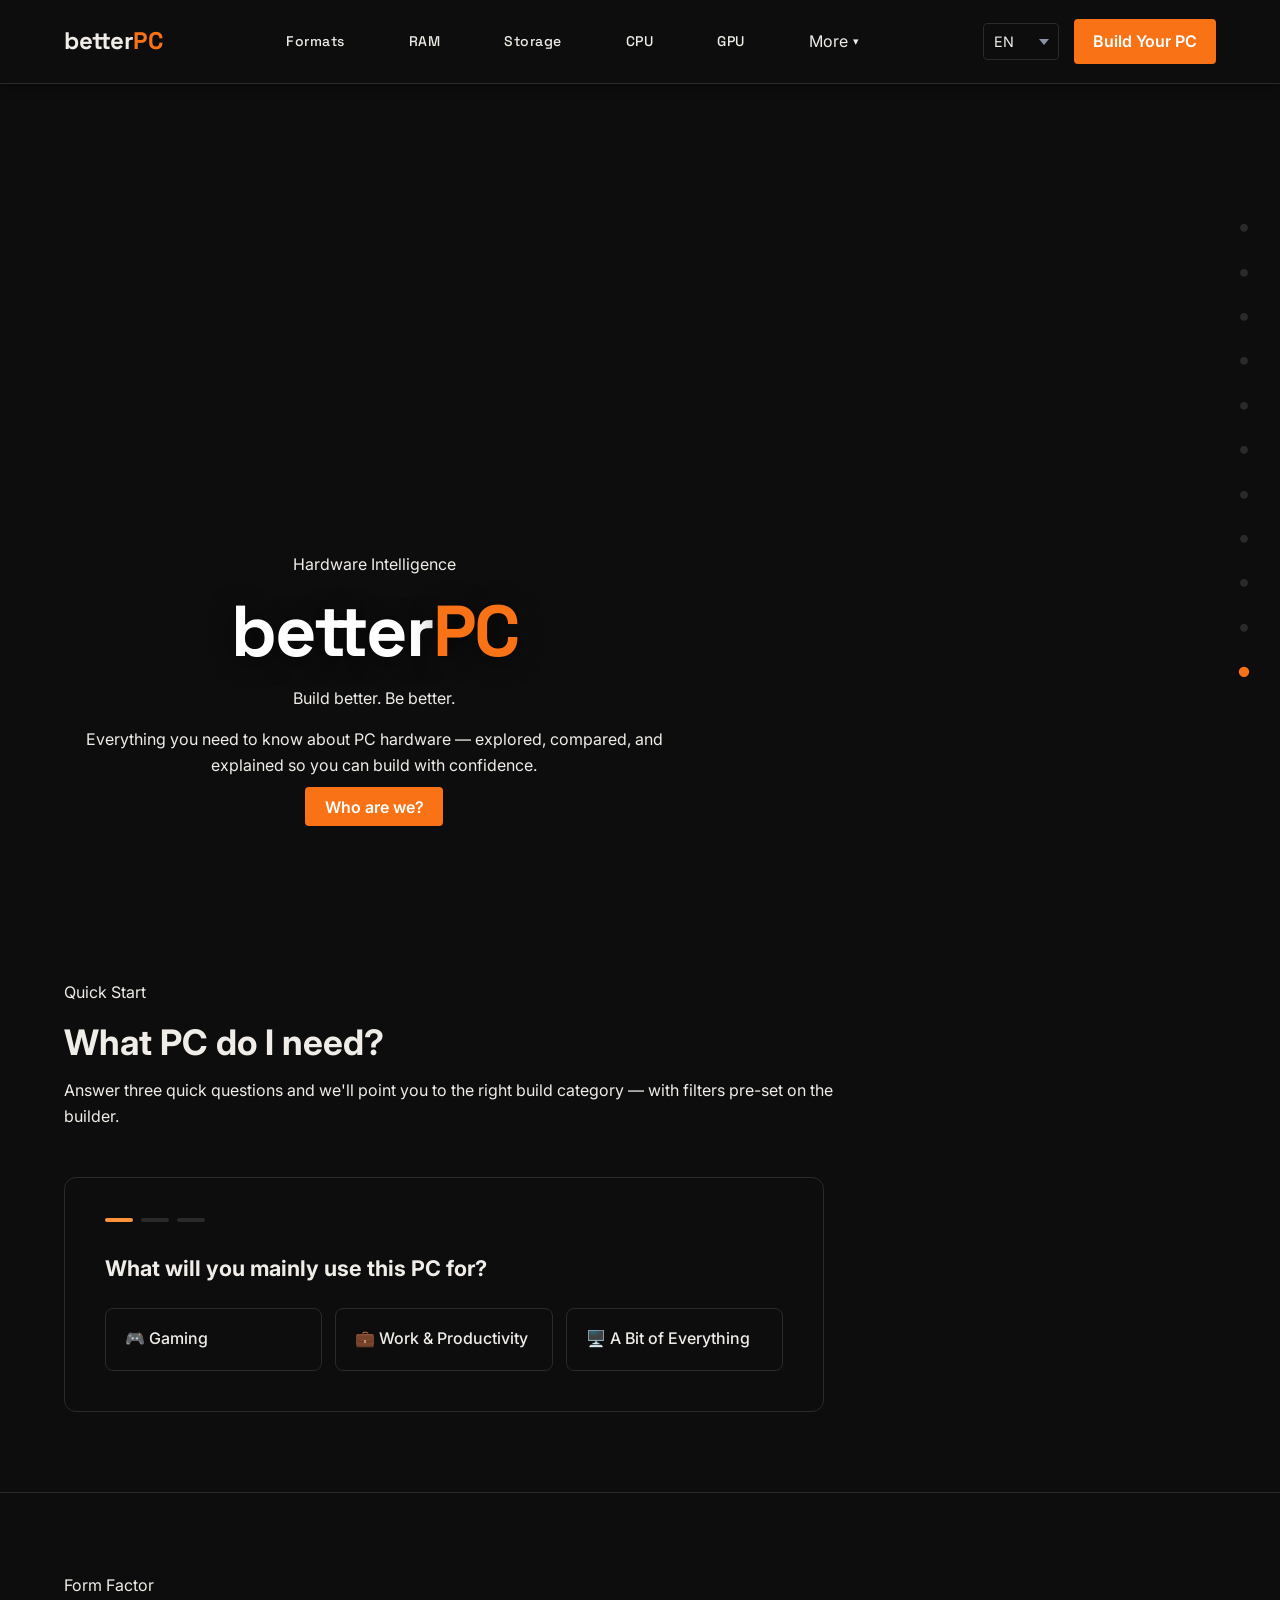
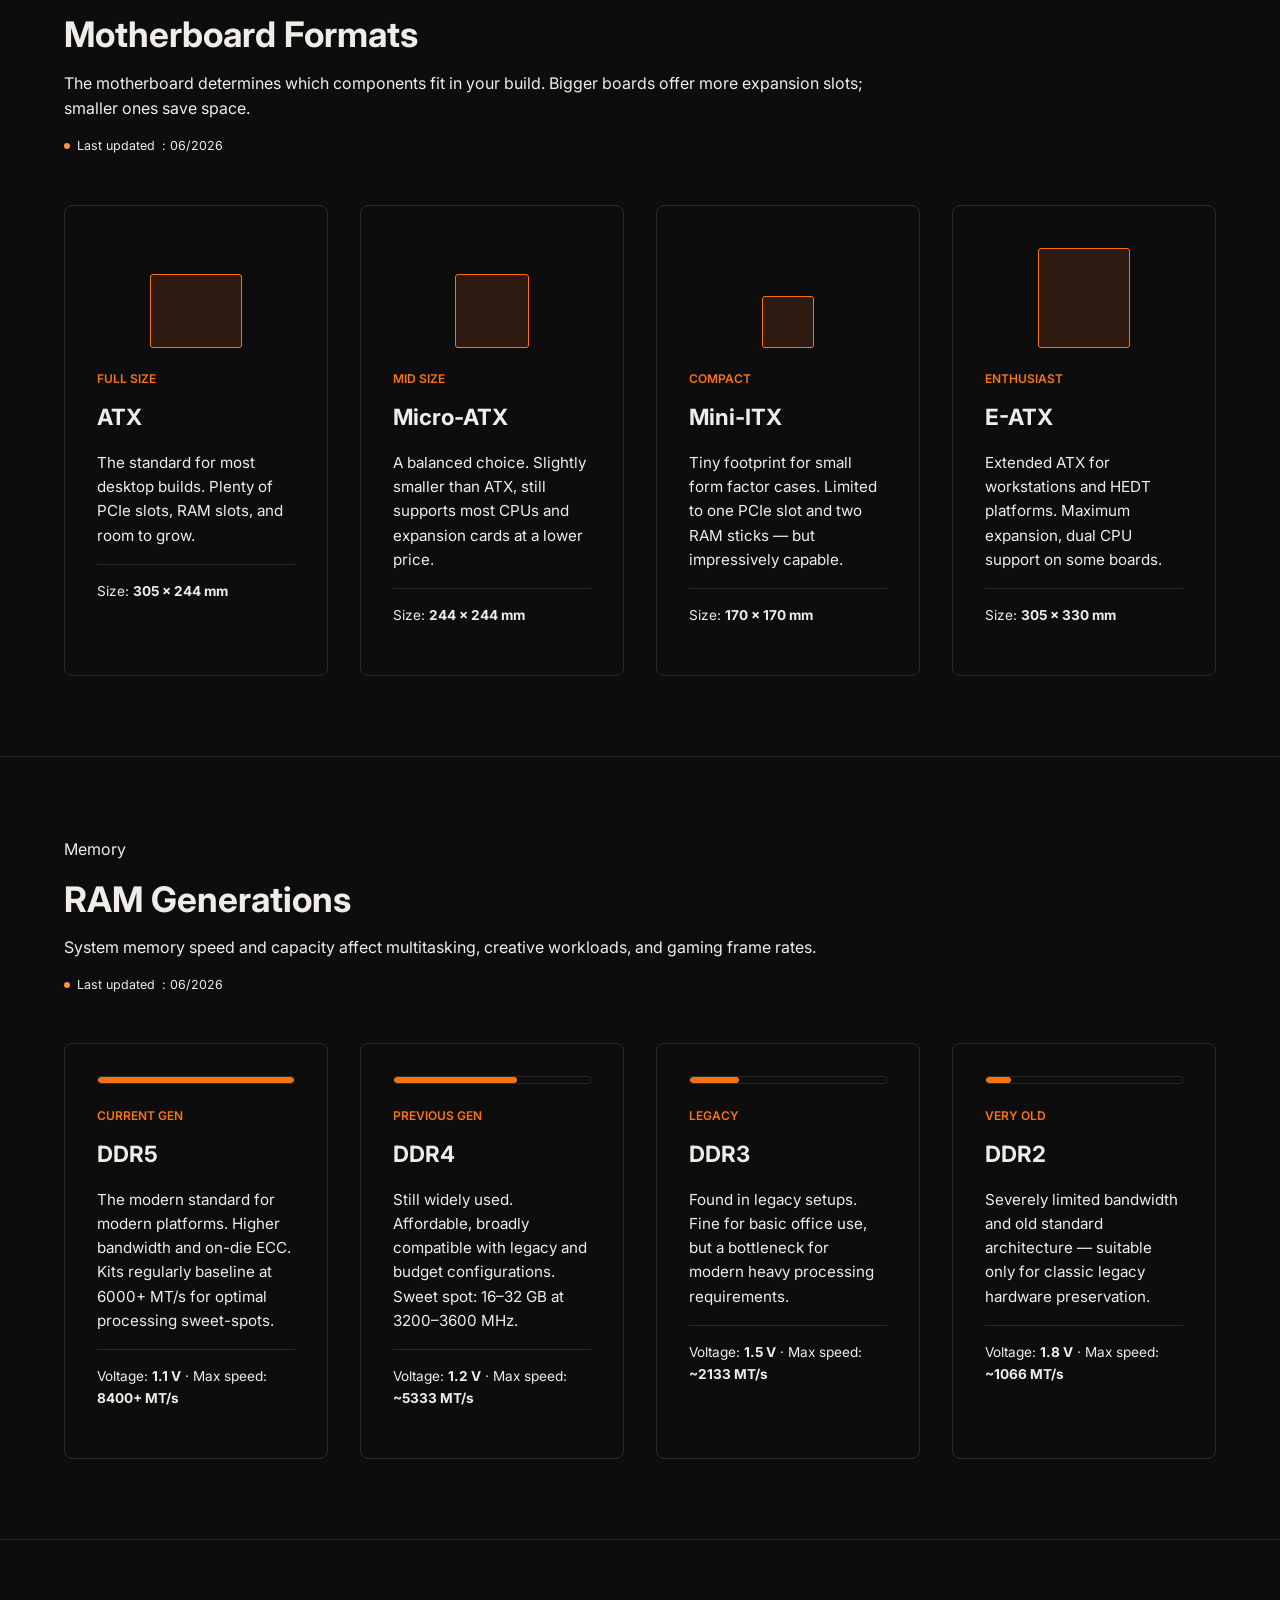
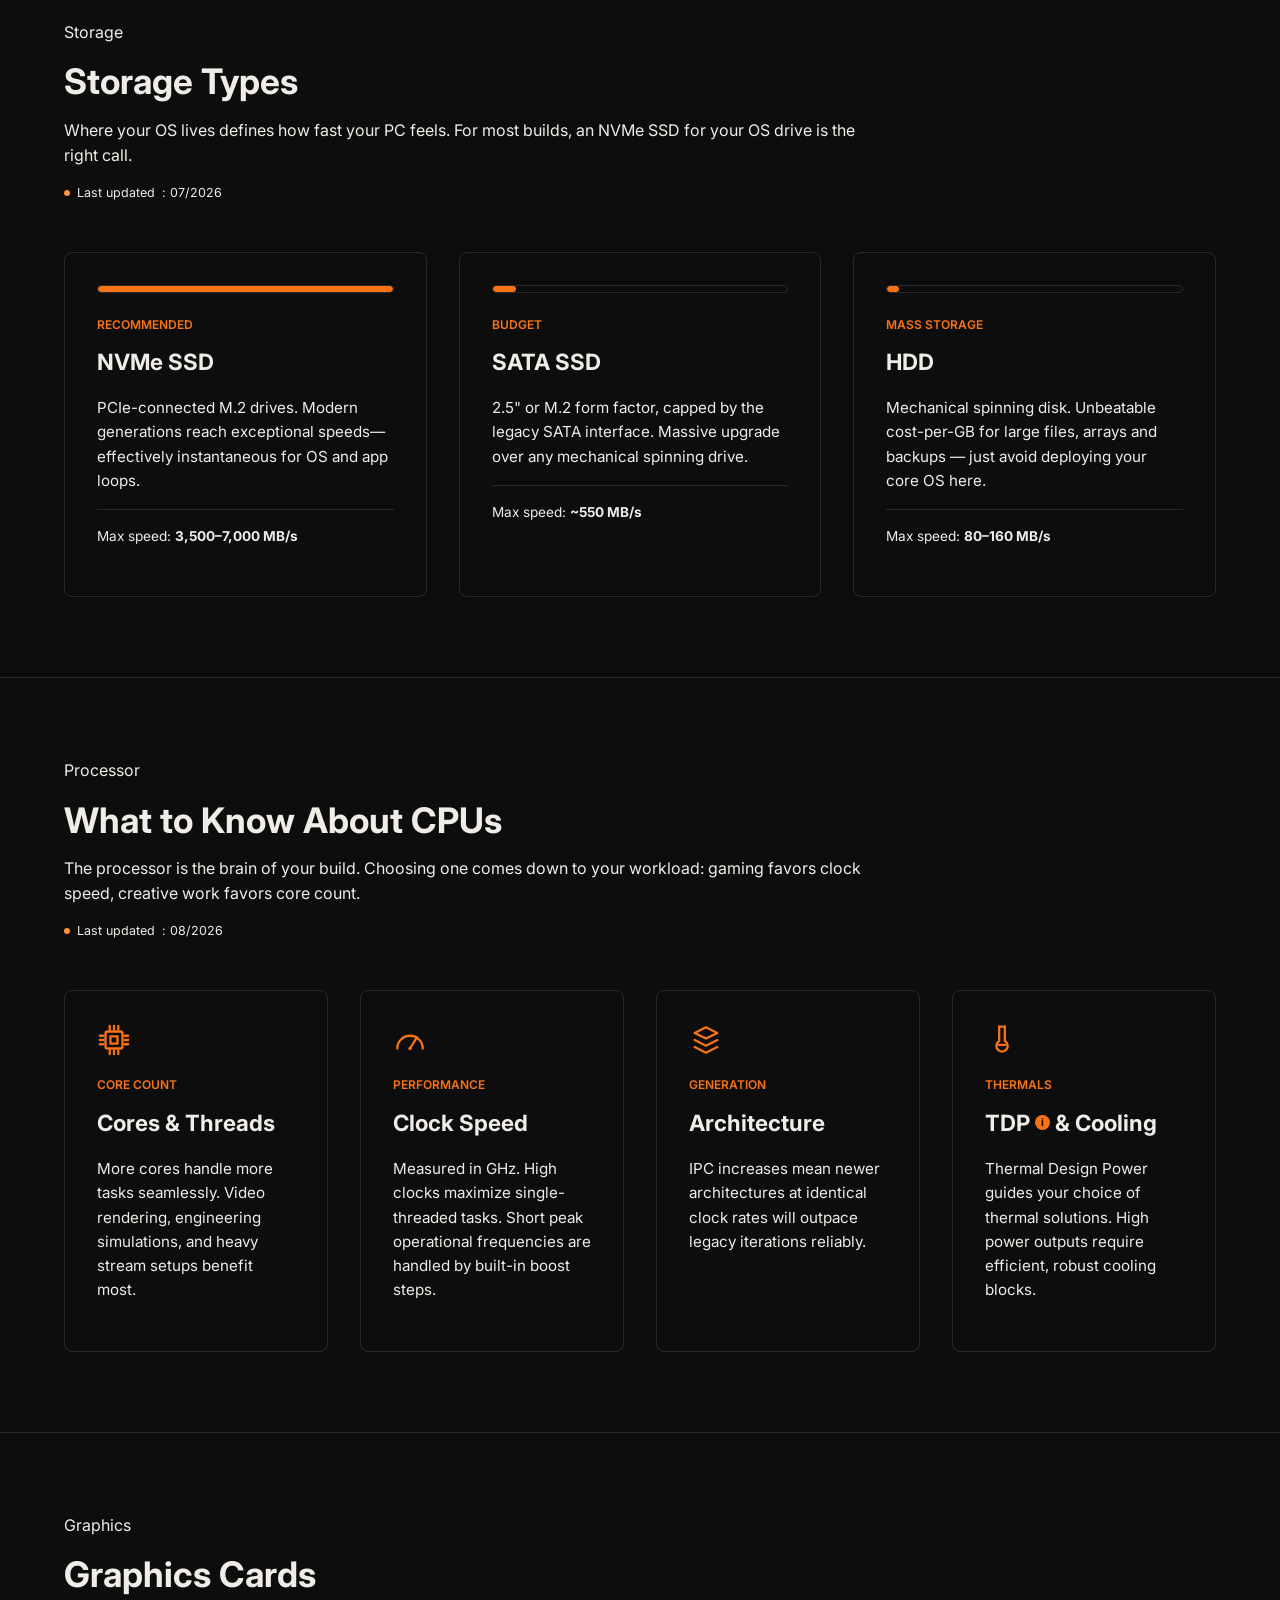
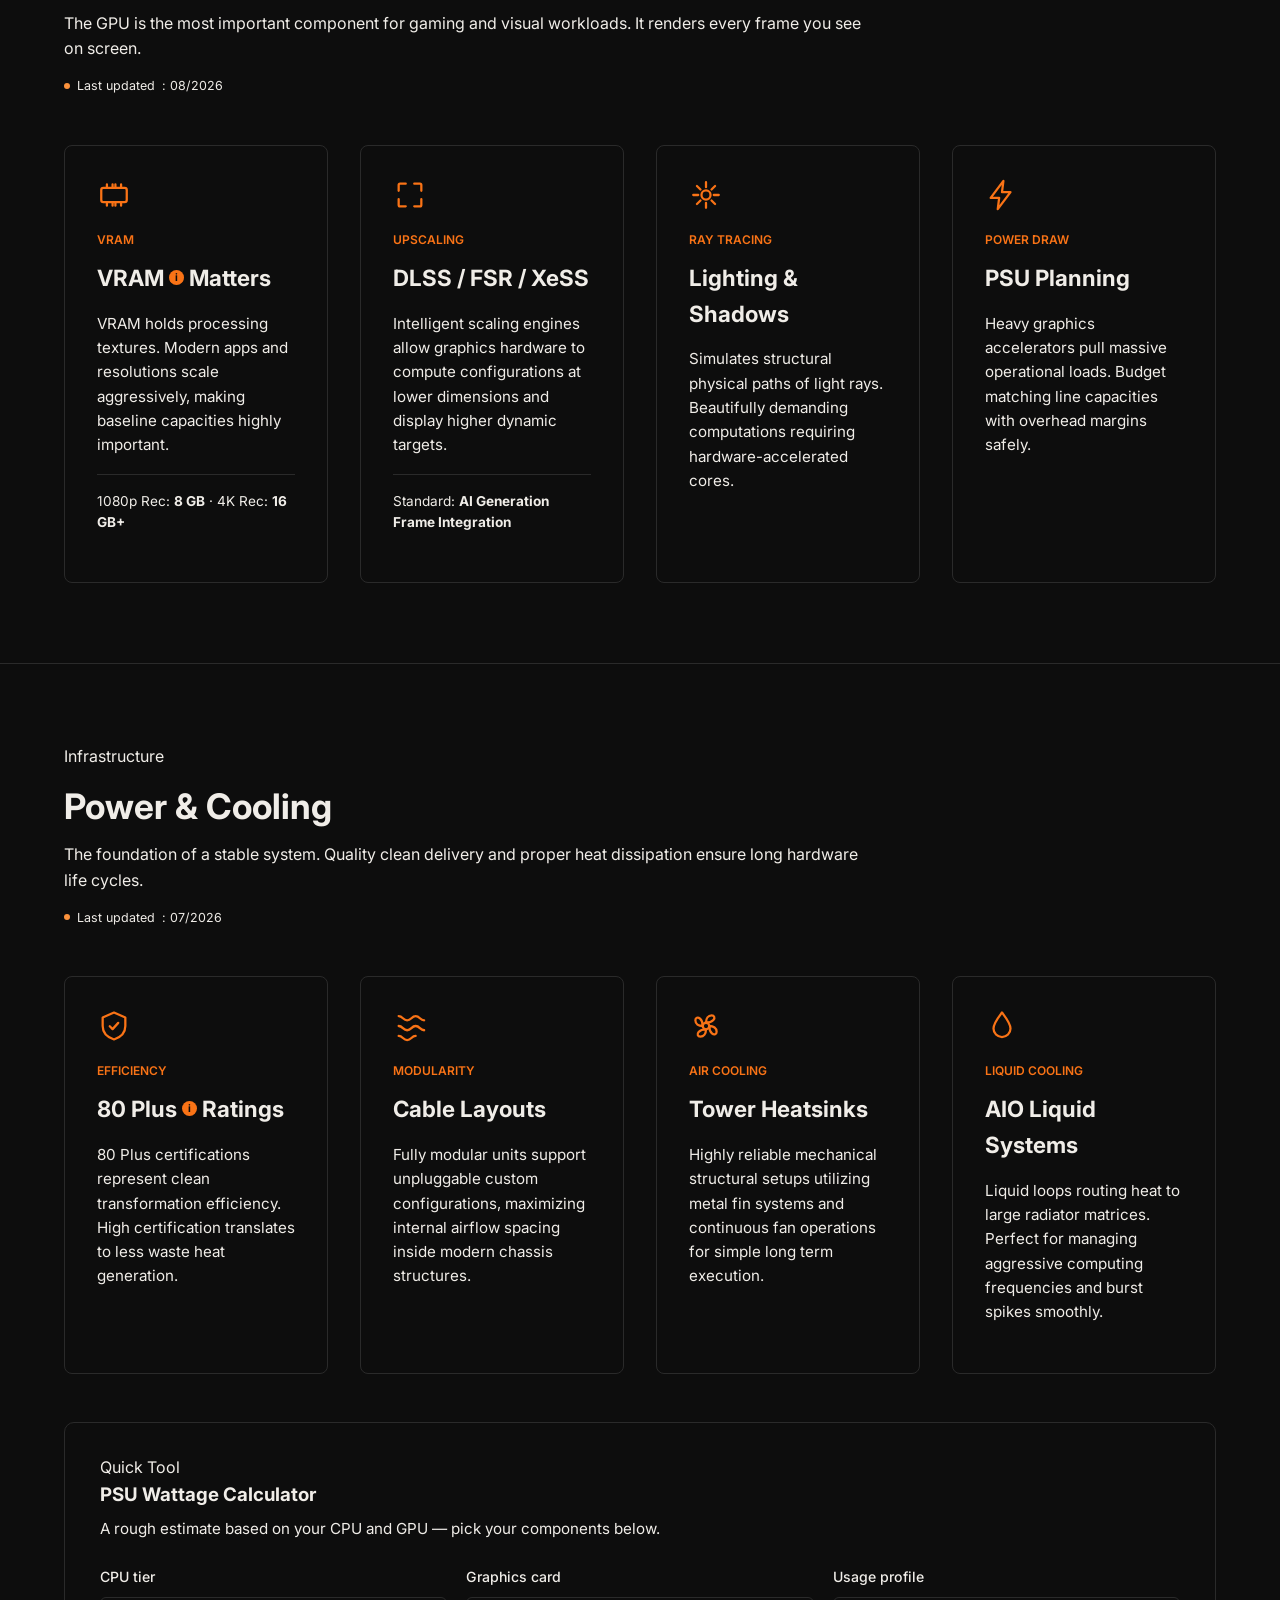
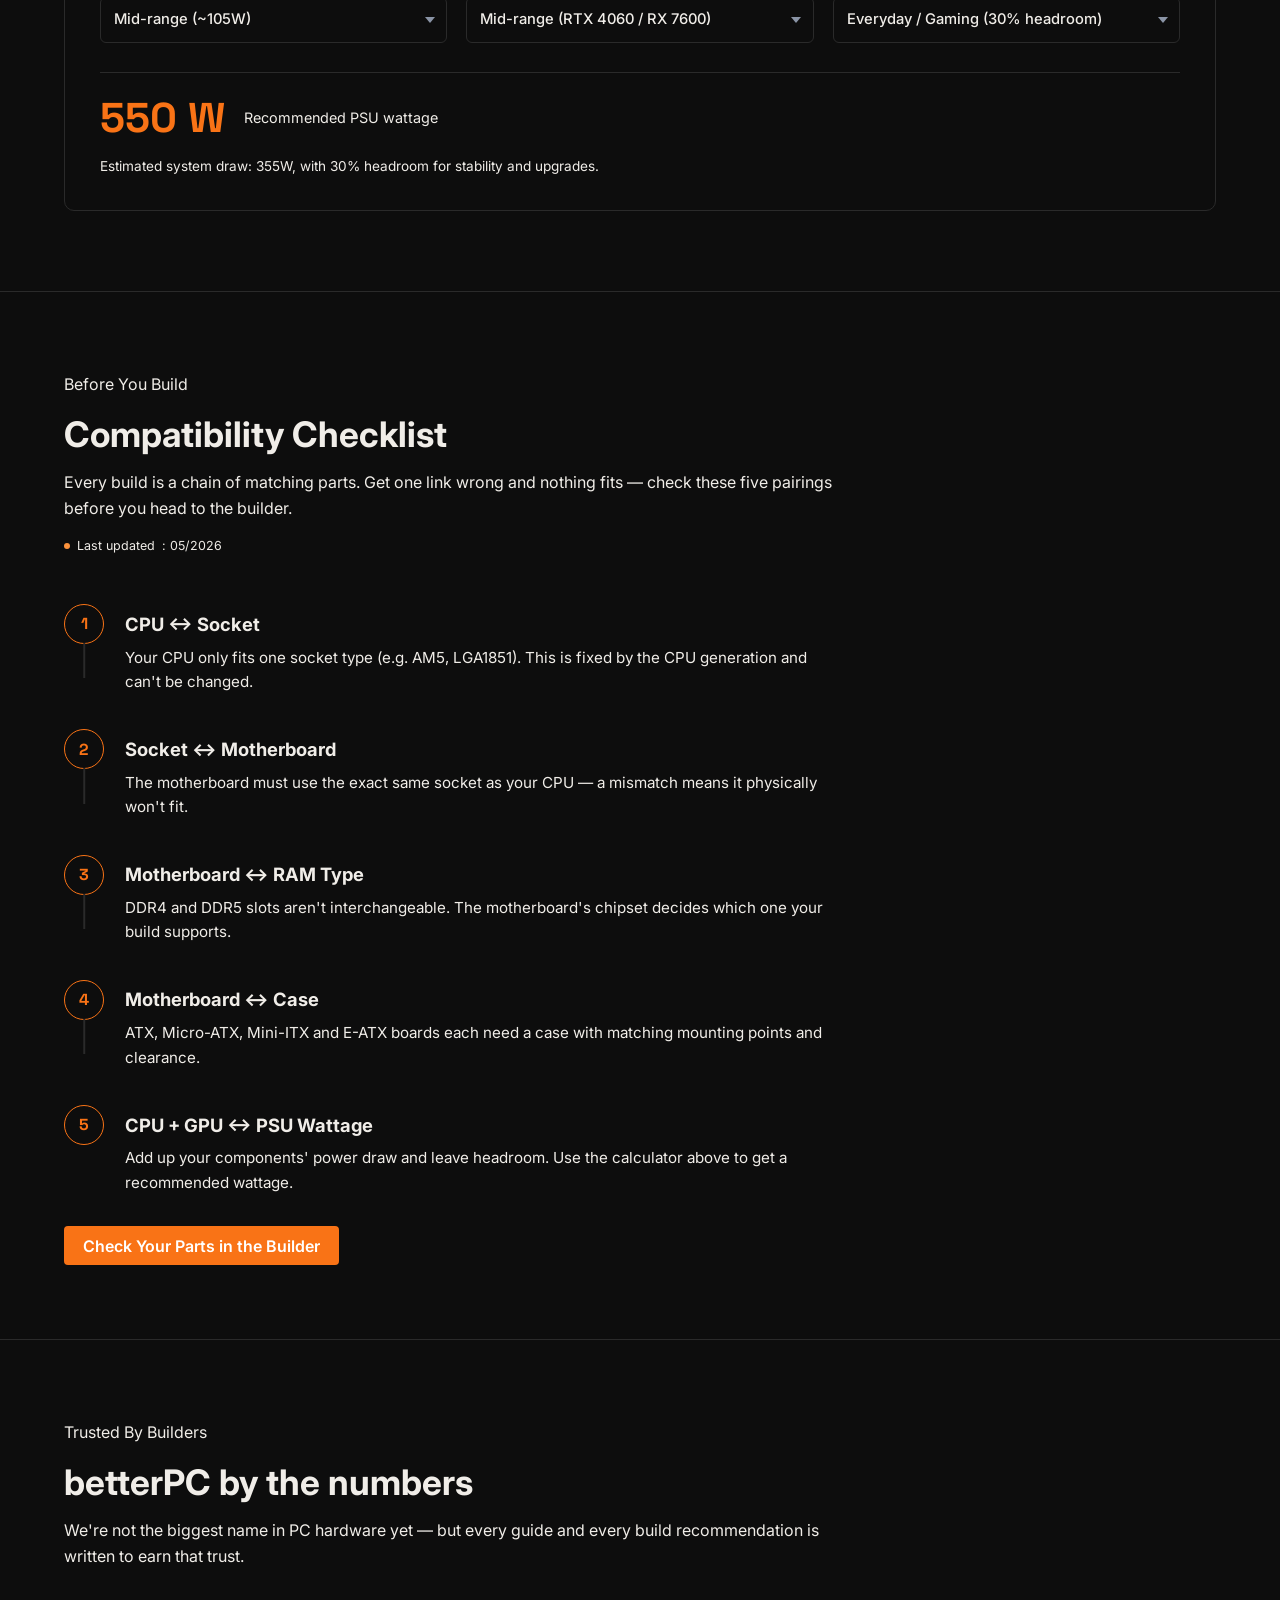
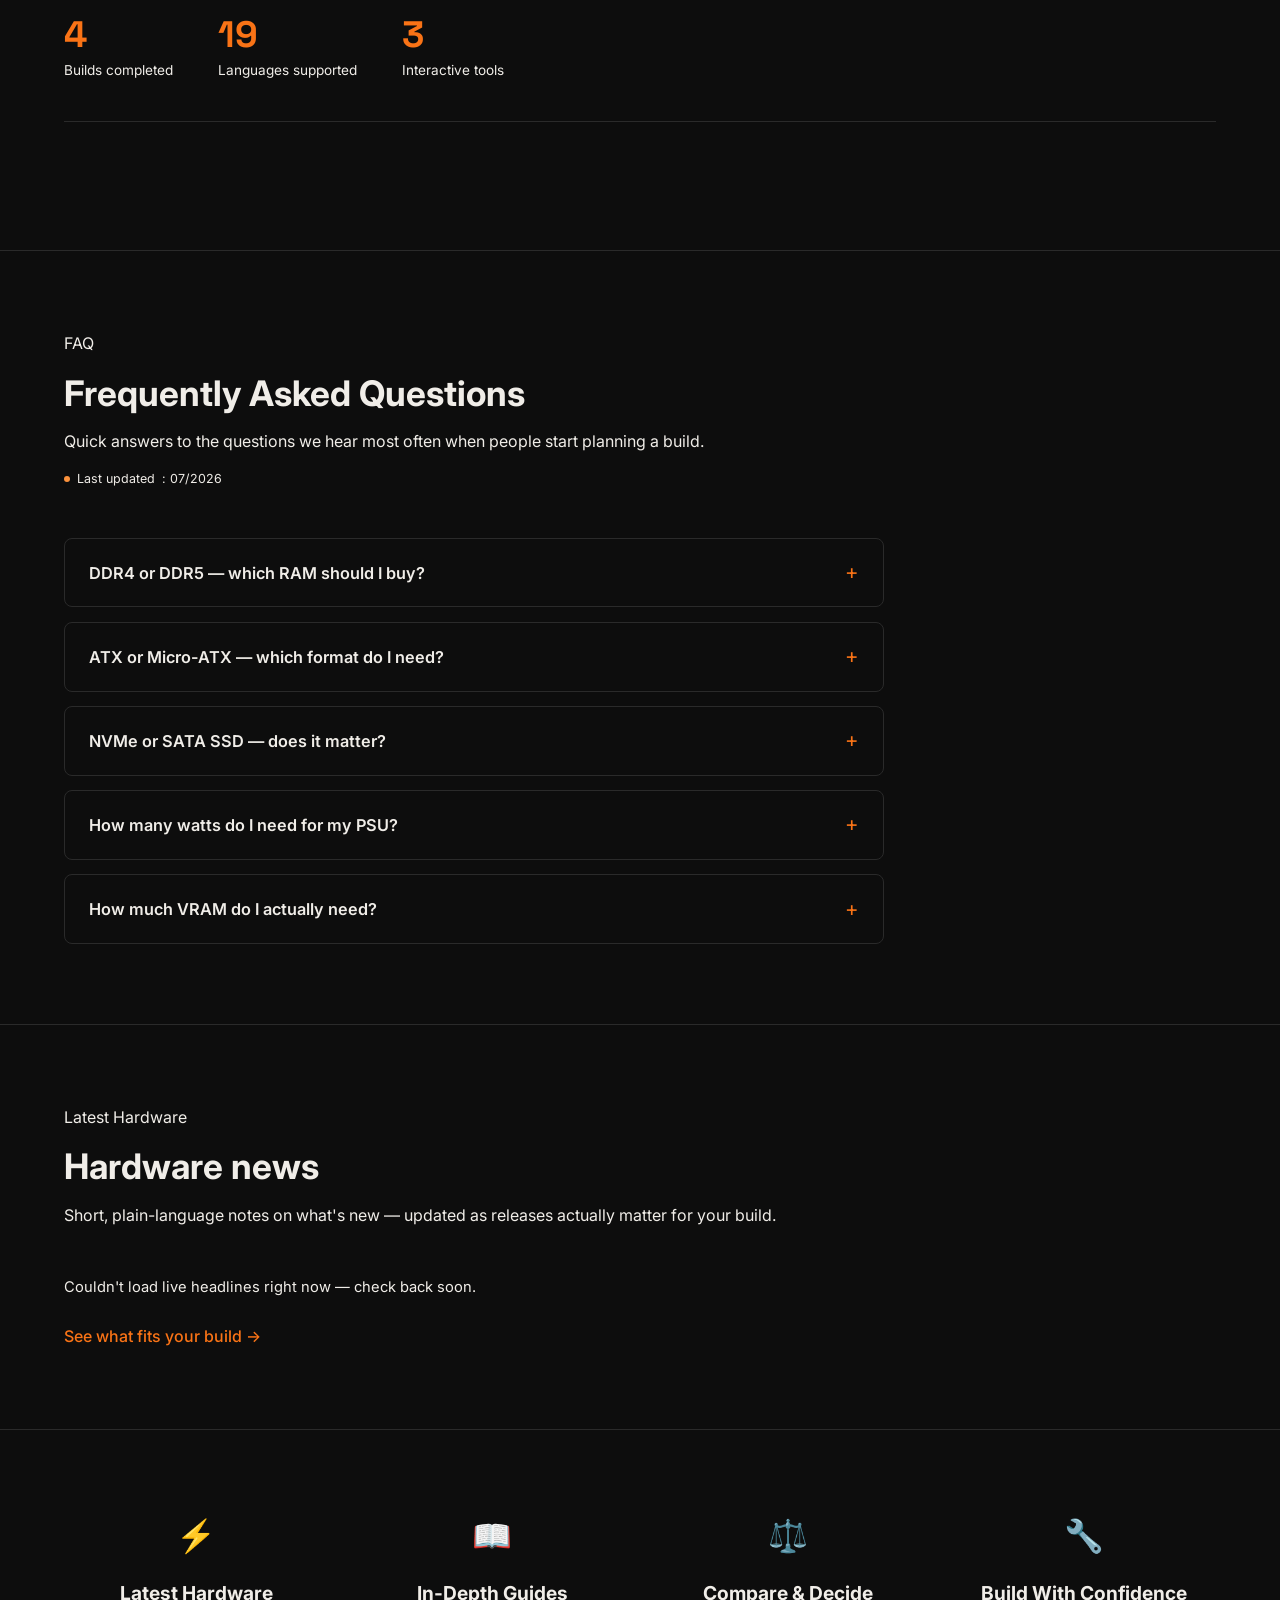
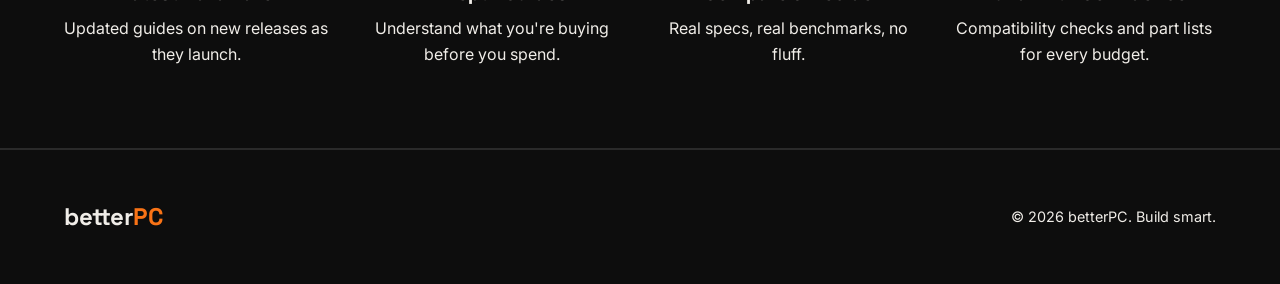
==== commit 05aa0ef6: "Add files via upload" ====
--- a/index.html
+++ b/index.html
@@ -5,25 +5,71 @@
   <meta name="viewport" content="width=device-width, initial-scale=1.0">
   <title>betterPC | Hardware Intelligence & PC Builder</title>
   <meta name="description" content="Everything you need to know about PC hardware — explored, compared, and explained so you can build with confidence.">
-  
+  <link rel="canonical" href="https://betterpcgreece.github.io/">
+  <link rel="icon" href="favicon.svg" type="image/svg+xml">
+
+  <meta property="og:type" content="website">
+  <meta property="og:site_name" content="betterPC">
+  <meta property="og:title" content="betterPC | Hardware Intelligence & PC Builder">
+  <meta property="og:description" content="Everything you need to know about PC hardware — explored, compared, and explained so you can build with confidence.">
+  <meta property="og:url" content="https://betterpcgreece.github.io/">
+  <meta property="og:image" content="https://betterpcgreece.github.io/images/formats.webp">
+  <meta name="twitter:card" content="summary_large_image">
+  <meta name="twitter:title" content="betterPC | Hardware Intelligence & PC Builder">
+  <meta name="twitter:description" content="Everything you need to know about PC hardware — explored, compared, and explained so you can build with confidence.">
+  <meta name="twitter:image" content="https://betterpcgreece.github.io/images/formats.webp">
+
+  <script type="application/ld+json">
+  {
+    "@context": "https://schema.org",
+    "@graph": [
+      {
+        "@type": "Organization",
+        "@id": "https://betterpcgreece.github.io/#organization",
+        "name": "betterPC",
+        "url": "https://betterpcgreece.github.io/",
+        "logo": {
+          "@type": "ImageObject",
+          "url": "https://betterpcgreece.github.io/favicon.svg"
+        },
+        "description": "Everything you need to know about PC hardware — explored, compared, and explained so you can build with confidence.",
+        "sameAs": [
+          "https://www.instagram.com/betterpcgreece/",
+          "https://linktr.ee/betterpcgreece",
+          "https://github.com/betterpcgreece"
+        ]
+      },
+      {
+        "@type": "WebSite",
+        "@id": "https://betterpcgreece.github.io/#website",
+        "url": "https://betterpcgreece.github.io/",
+        "name": "betterPC",
+        "publisher": { "@id": "https://betterpcgreece.github.io/#organization" },
+        "inLanguage": "en"
+      },
+      {
+        "@type": "WebPage",
+        "@id": "https://betterpcgreece.github.io/#webpage",
+        "url": "https://betterpcgreece.github.io/",
+        "name": "betterPC | Hardware Intelligence & PC Builder",
+        "isPartOf": { "@id": "https://betterpcgreece.github.io/#website" },
+        "description": "Everything you need to know about PC hardware — explored, compared, and explained so you can build with confidence."
+      }
+    ]
+  }
+  </script>
+
   <link href="https://fonts.googleapis.com" rel="preconnect">
   <link rel="preconnect" href="https://fonts.gstatic.com" crossorigin>
-  <link href="https://fonts.googleapis.com/css2?family=Inter:wght@300;400;500;600;700&display=swap" rel="stylesheet">
-  
+  <link href="https://fonts.googleapis.com/css2?family=Space+Grotesk:wght@400;500;600;700&family=Inter:wght@300;400;500;600;700&display=swap" rel="stylesheet">
+  <link rel="stylesheet" href="style.css">
   <style>
-    /* Basic reset & custom properties for preview layout functionality */
-    :root {
-      --bg-primary: #11141a;
-      --bg-secondary: #1a1f29;
-      --accent: #ff6b00;
-      --text-main: #ffffff;
-      --text-muted: #a0aec0;
-      --border: #2d3748;
-    }
-    * { box-sizing: border-box; margin: 0; padding: 0; }
-    body { font-family: 'Inter', sans-serif; background-color: var(--bg-primary); color: var(--text-main); line-height: 1.6; }
-    
-    span { color: var(--accent); }
+    /* Page-specific overrides and sections for index.html
+       (shared reset, tokens, nav, footer live in style.css) */
+    html, body { max-width: 100%; overflow-x: hidden; }
+    section, header.hero { scroll-margin-top: 90px; }
+    body { line-height: 1.6; }
+
     /* ── HERO ── */
   .hero {
     min-height: 100vh;
@@ -33,7 +79,7 @@
     padding: 0 5% 80px;
     position: relative;
     overflow: hidden;
-    background-image: url("[data-uri]");
+    background-image: url("images/background.jpg");
     background-size: cover;
     background-position: center 20%;
   }
@@ -101,11 +147,142 @@
     text-shadow: 0 2px 14px rgba(0,0,0,0.7);
     max-width: 520px;
   }
-    nav { display: flex; justify-content: space-between; align-items: center; padding: 1.5rem 5%; background: var(--bg-secondary); border-bottom: 1px solid var(--border); position: fixed; top: 0; left: 0; right: 0; width: 100%; z-index: 100; box-shadow: 0 2px 12px rgba(0,0,0,0.35); }
-    .logo { font-size: 1.5rem; font-weight: 700; }
-    .nav-links a { margin: 0 1rem; color: var(--text-muted); text-decoration: none; transition: color 0.3s; }
+    nav { display: flex; justify-content: space-between; align-items: center; padding: 1.2rem 5%; background: var(--bg-secondary); border-bottom: 1px solid var(--border); position: fixed; top: 0; left: 0; right: 0; width: 100%; z-index: 100; box-shadow: 0 2px 12px rgba(0,0,0,0.35); gap: 1rem; }
+    .logo { font-size: 1.5rem; font-weight: 700; flex-shrink: 0; }
+
+    /* ── Section links (desktop: inline / mobile: collapsible via hamburger) ── */
+    .nav-links { display: flex; align-items: center; flex: 1; justify-content: center; }
+    .nav-links a { margin: 0 1rem; color: var(--text-muted); text-decoration: none; transition: color 0.3s; white-space: nowrap; }
     .nav-links a:hover { color: var(--text-main); }
-    .lang-select select { background: var(--bg-primary); color: var(--text-main); border: 1px solid var(--border); padding: 0.4rem; border-radius: 4px; cursor: pointer; }
+
+    /* ── "More" dropdown (desktop) ── */
+    .nav-more { position: relative; margin: 0 1rem; }
+    .nav-more-trigger {
+      display: inline-flex; align-items: center; gap: 0.3rem;
+      background: none; border: none; padding: 0; margin: 0;
+      color: var(--text-muted); font: inherit; cursor: pointer;
+      transition: color 0.3s;
+    }
+    .nav-more-trigger:hover, .nav-more.open .nav-more-trigger { color: var(--text-main); }
+    .nav-more-arrow { font-size: 0.7em; transition: transform 0.25s ease; }
+    .nav-more.open .nav-more-arrow { transform: rotate(180deg); }
+    .nav-more-menu {
+      position: absolute; top: calc(100% + 0.7rem); left: 50%;
+      transform: translateX(-50%) translateY(-6px);
+      background: var(--bg-secondary); border: 1px solid var(--border); border-radius: 8px;
+      box-shadow: 0 10px 24px rgba(0,0,0,0.35);
+      min-width: 190px; padding: 0.5rem; display: flex; flex-direction: column; gap: 0.1rem;
+      opacity: 0; visibility: hidden; transition: opacity 0.2s ease, transform 0.2s ease, visibility 0.2s;
+      z-index: 150;
+    }
+    .nav-more.open .nav-more-menu { opacity: 1; visibility: visible; transform: translateX(-50%) translateY(0); }
+    .nav-more-menu a { margin: 0 !important; padding: 0.6rem 0.8rem !important; border-radius: 6px; border-bottom: none !important; }
+    .nav-more-menu a:hover { background: var(--bg-primary); }
+
+    /* ── Actions that must always stay reachable: language + Build Your PC + hamburger ── */
+    .nav-actions { display: flex; align-items: center; gap: 0.9rem; flex-shrink: 0; }
+
+    /* ── Hamburger button (hidden on desktop, only toggles the section links) ── */
+    .nav-toggle {
+      display: none;
+      -webkit-appearance: none;
+      -moz-appearance: none;
+      appearance: none;
+      flex-direction: column;
+      justify-content: space-between;
+      width: 26px;
+      height: 18px;
+      background: none;
+      border: none;
+      outline: none;
+      box-shadow: none;
+      padding: 0;
+      cursor: pointer;
+      z-index: 200;
+      flex-shrink: 0;
+      order: 3;
+    }
+    .nav-toggle span {
+      display: block;
+      height: 2px;
+      width: 100%;
+      background: var(--text-main);
+      border-radius: 2px;
+      transition: transform 0.3s ease, opacity 0.25s ease;
+    }
+    .nav-toggle.active span:nth-child(1) { transform: translateY(8px) rotate(45deg); }
+    .nav-toggle.active span:nth-child(2) { opacity: 0; }
+    .nav-toggle.active span:nth-child(3) { transform: translateY(-8px) rotate(-45deg); }
+
+    @media (max-width: 860px) {
+      .nav-toggle { display: flex; }
+      .nav-links {
+        position: absolute;
+        top: 100%;
+        left: 0;
+        right: 0;
+        flex-direction: column;
+        align-items: stretch;
+        gap: 0;
+        background: var(--bg-secondary);
+        border-bottom: 1px solid var(--border);
+        box-shadow: 0 10px 24px rgba(0,0,0,0.4);
+        max-height: 0;
+        overflow: hidden;
+        opacity: 0;
+        padding: 0 5%;
+        transition: max-height 0.35s ease, opacity 0.25s ease, padding 0.35s ease;
+      }
+      .nav-links.open { max-height: 600px; opacity: 1; padding: 1.25rem 5% 1.75rem; overflow: visible; }
+      .nav-links a { margin: 0; padding: 0.65rem 0; border-bottom: 1px solid var(--border); }
+
+      /* Flatten the "More" dropdown into the stacked mobile menu — no popup, just inline items */
+      .nav-more { margin: 0; width: 100%; }
+      .nav-more-trigger { display: none; }
+      .nav-more-menu {
+        position: static; transform: none; opacity: 1; visibility: visible;
+        background: none; border: none; box-shadow: none; padding: 0; min-width: 0;
+      }
+      .nav-more-menu a { padding: 0.65rem 0 !important; border-bottom: 1px solid var(--border) !important; }
+
+      /* Language + Build Your PC stay visible in the nav bar itself — never hidden inside the hamburger.
+         Row 1: language selector + hamburger. Row 2: full-width Build Your PC button —
+         this keeps long translated labels (e.g. Georgian, Romanian) from ever clipping off-screen. */
+      nav { flex-wrap: wrap; row-gap: 0.7rem; padding: 1rem 5%; }
+      .nav-actions { flex: 1 1 auto; flex-wrap: wrap; justify-content: flex-end; row-gap: 0.7rem; gap: 0.6rem; }
+      .lang-select { order: 1; min-width: 0; padding: 0.4rem 1.5rem 0.4rem 0.55rem; font-size: 0.8rem; }
+      .nav-toggle { order: 2; }
+      .btn-build { order: 3; flex: 1 1 100%; text-align: center; box-sizing: border-box; padding: 0.6rem 0.75rem; font-size: 0.88rem; }
+    }
+
+    /* ── RTL adjustments (Arabic) ── */
+    html[dir="rtl"] .lang-select { background-position: left 0.55rem center; padding: 0.4rem 0.6rem 0.4rem 1.7rem; }
+
+    /* ── Language selector: native <select>, single border, no nested "double frame" ── */
+    .lang-select {
+      appearance: none;
+      -webkit-appearance: none;
+      -moz-appearance: none;
+      background-color: var(--bg-primary);
+      color: var(--text-main);
+      border: 1px solid var(--border);
+      border-radius: 4px;
+      padding: 0.4rem 1.7rem 0.4rem 0.6rem;
+      font: inherit;
+      font-size: 0.9rem;
+      cursor: pointer;
+      min-width: 76px;
+      background-image: url("data:image/svg+xml,%3Csvg xmlns='http://www.w3.org/2000/svg' width='10' height='6' viewBox='0 0 10 6'%3E%3Cpath d='M0 0L5 6L10 0Z' fill='%238a94a6'/%3E%3C/svg%3E");
+      background-repeat: no-repeat;
+      background-position: right 0.6rem center;
+    }
+    .lang-select:focus-visible { outline: none; box-shadow: 0 0 0 2px var(--accent); }
+    /* Browsers largely ignore custom styling on the open dropdown popup and render it
+       with their own (usually white/light) background — so give the options an explicit
+       dark-on-light color pair here instead of relying on the dark theme variables,
+       otherwise the light theme text becomes unreadable on that light popup. */
+    .lang-select option { background-color: #ffffff; color: #1a1a1a; }
+
     .btn-build { background: var(--accent); color: white; padding: 0.6rem 1.2rem; text-decoration: none; border-radius: 4px; font-weight: 600; }
     
     header { padding: 6rem 5%; text-align: center; background: radial-gradient(circle at center, #232b38 0%, var(--bg-primary) 70%); }
@@ -127,32 +304,372 @@
     .card .meta { font-size: 0.85rem; border-top: 1px solid var(--border); padding-top: 1rem; color: var(--text-muted); }
     .card .meta strong { color: var(--text-main); }
 
+    /* ── Small line-icon shown at the top of conceptual cards (CPU/GPU/PSU/Cooling) ── */
+    .card-icon { width: 34px; height: 34px; color: var(--accent); margin-bottom: 0.9rem; }
+    .card-icon svg { width: 100%; height: 100%; display: block; }
+
+    /* ── Formats: proportional size diagram so board sizes are visually comparable ── */
+    .size-viz { height: 110px; display: flex; align-items: flex-end; justify-content: center; margin-bottom: 1.1rem; }
+    .size-viz .board {
+      background: rgba(255, 107, 53, 0.14);
+      border: 1.5px solid var(--accent);
+      border-radius: 3px;
+    }
+
+    /* ── RAM / Storage: horizontal speed-comparison bar ── */
+    .speed-viz { margin-bottom: 1.1rem; }
+    .speed-viz .bar-track { background: var(--bg-primary); border: 1px solid var(--border); border-radius: 4px; height: 8px; overflow: hidden; }
+    .speed-viz .bar-fill { height: 100%; background: var(--accent); border-radius: 4px; min-width: 4%; }
+
+    /* ── FAQ accordion ── */
+    .faq-list { max-width: 820px; display: flex; flex-direction: column; gap: 0.9rem; }
+    .faq-item {
+      background: var(--bg-secondary);
+      border: 1px solid var(--border);
+      border-radius: 8px;
+      padding: 0 1.5rem;
+    }
+    .faq-item summary {
+      list-style: none;
+      cursor: pointer;
+      padding: 1.3rem 0;
+      font-weight: 600;
+      font-size: 1.02rem;
+      display: flex;
+      align-items: center;
+      justify-content: space-between;
+      gap: 1rem;
+    }
+    .faq-item summary::-webkit-details-marker { display: none; }
+    .faq-item summary::after {
+      content: '+';
+      flex-shrink: 0;
+      font-size: 1.3rem;
+      font-weight: 400;
+      color: var(--accent);
+      transition: transform 0.25s ease;
+      line-height: 1;
+    }
+    .faq-item[open] summary::after { transform: rotate(45deg); }
+    .faq-item p { color: var(--text-muted); font-size: 0.95rem; line-height: 1.65; padding-bottom: 1.3rem; margin: 0; }
+
+    /* ── Glossary tooltip: small (i) badge next to jargon terms (TDP, VRAM, 80 Plus…) ── */
+    .gloss {
+      position: relative;
+      display: inline-flex;
+      align-items: center;
+      gap: 0.3rem;
+      cursor: help;
+      border-bottom: 1px dashed var(--text-muted);
+    }
+    .gloss-icon {
+      display: inline-flex;
+      align-items: center;
+      justify-content: center;
+      width: 15px;
+      height: 15px;
+      border-radius: 50%;
+      background: var(--accent);
+      color: #0d0d0d;
+      font-size: 0.65rem;
+      font-weight: 700;
+      font-style: normal;
+      line-height: 1;
+      flex-shrink: 0;
+    }
+    .gloss-tip {
+      position: absolute;
+      bottom: calc(100% + 10px);
+      left: 50%;
+      transform: translateX(-50%) translateY(4px);
+      width: min(240px, 70vw);
+      background: var(--bg-primary);
+      border: 1px solid var(--border);
+      border-radius: 8px;
+      padding: 0.75rem 0.9rem;
+      font-size: 0.8rem;
+      line-height: 1.55;
+      font-weight: 400;
+      text-transform: none;
+      letter-spacing: normal;
+      color: var(--text-muted);
+      text-align: left;
+      box-shadow: 0 10px 28px rgba(0,0,0,0.45);
+      opacity: 0;
+      visibility: hidden;
+      transition: opacity 0.2s ease, transform 0.2s ease;
+      z-index: 30;
+      pointer-events: none;
+    }
+    .gloss-tip::after {
+      content: '';
+      position: absolute;
+      top: 100%;
+      left: 50%;
+      transform: translateX(-50%);
+      border: 6px solid transparent;
+      border-top-color: var(--border);
+    }
+    .gloss:hover .gloss-tip,
+    .gloss:focus .gloss-tip,
+    .gloss:focus-within .gloss-tip,
+    .gloss.gloss-open .gloss-tip {
+      opacity: 1;
+      visibility: visible;
+      transform: translateX(-50%) translateY(0);
+    }
+
+    /* ── Compatibility checklist: connected stepper of "must match" pairings ── */
+    .compat-list { max-width: 760px; display: flex; flex-direction: column; }
+    .compat-step { position: relative; display: flex; gap: 1.3rem; padding-bottom: 2.2rem; }
+    .compat-step:last-child { padding-bottom: 0; }
+    .compat-step-num {
+      flex-shrink: 0;
+      width: 40px;
+      height: 40px;
+      border-radius: 50%;
+      background: var(--bg-secondary);
+      border: 1.5px solid var(--accent);
+      color: var(--accent);
+      display: flex;
+      align-items: center;
+      justify-content: center;
+      font-family: 'Space Grotesk', sans-serif;
+      font-weight: 700;
+      position: relative;
+      z-index: 1;
+    }
+    .compat-step:not(:last-child) .compat-step-num::after {
+      content: '';
+      position: absolute;
+      top: 100%;
+      left: 50%;
+      transform: translateX(-50%);
+      width: 1.5px;
+      height: 2.2rem;
+      background: var(--border);
+    }
+    .compat-step-body h3 { font-size: 1.15rem; margin: 0.35rem 0 0.4rem; }
+    .compat-step-body p { color: var(--text-muted); font-size: 0.95rem; line-height: 1.6; margin: 0; }
+    .compat-cta { margin-top: 2.4rem; }
+
+    /* ── Last updated badge (per section) ── */
+    .section-updated { display: inline-flex; align-items: center; gap: 0.45rem; font-size: 0.78rem; color: var(--text-muted); margin-top: 0.9rem; }
+    .section-updated .dot { width: 6px; height: 6px; border-radius: 50%; background: var(--accent2); flex-shrink: 0; }
+
+    /* ── Trust / social proof stats bar ── */
+    .stats-bar { display: flex; flex-wrap: wrap; gap: 2.8rem; margin-bottom: 3rem; padding-bottom: 2.5rem; border-bottom: 1px solid var(--border); }
+    .stat-item { text-align: left; }
+    .stat-num { font-family: 'Space Grotesk', sans-serif; font-size: 2.3rem; font-weight: 700; color: var(--accent); line-height: 1; }
+    .stat-label { font-size: 0.85rem; color: var(--text-muted); margin-top: 0.35rem; }
+
+    /* ── News / latest hardware feed ── */
+    .news-grid { display: grid; grid-template-columns: repeat(auto-fit, minmax(260px, 1fr)); gap: 1.6rem; }
+    .news-card { background: var(--bg-secondary); border: 1px solid var(--border); border-radius: 8px; padding: 1.8rem; display: flex; flex-direction: column; gap: 0.6rem; }
+    .news-date { font-size: 0.78rem; color: var(--accent); font-weight: 600; text-transform: uppercase; letter-spacing: 0.5px; }
+    .news-card h3 { font-size: 1.1rem; margin: 0; }
+    .news-card p { color: var(--text-muted); font-size: 0.92rem; line-height: 1.55; margin: 0; }
+    .news-card a.news-link { color: inherit; text-decoration: none; }
+    .news-card a.news-link:hover h3 { color: var(--accent); }
+    .news-source { font-size: 0.75rem; color: var(--text-muted); opacity: 0.8; margin-top: auto; padding-top: 0.4rem; }
+    .news-status { grid-column: 1 / -1; color: var(--text-muted); font-size: 0.92rem; }
+    .news-cta { margin-top: 0.5rem; }
+
     .features-grid { display: grid; grid-template-columns: repeat(auto-fit, minmax(220px, 1fr)); gap: 2rem; text-align: center; }
     .feature-item div { font-size: 2rem; margin-bottom: 1rem; }
     .feature-item h4 { font-size: 1.2rem; margin-bottom: 0.5rem; }
 
     footer { padding: 3rem 5%; display: flex; justify-content: space-between; align-items: center; background: var(--bg-secondary); color: var(--text-muted); font-size: 0.9rem; }
+
+    /* ══════════════════════════════════════════════════════════════
+       QUIZ WIZARD — "What PC do I need?"
+       ══════════════════════════════════════════════════════════════ */
+    .quiz-box {
+      background: var(--bg-secondary);
+      border: 1px solid var(--border);
+      border-radius: 12px;
+      padding: 2.5rem;
+      max-width: 760px;
+      position: relative;
+      overflow: hidden;
+    }
+    .quiz-progress { display: flex; gap: 0.5rem; margin-bottom: 1.8rem; }
+    .quiz-dot { width: 28px; height: 4px; border-radius: 2px; background: var(--border); transition: background 0.25s ease; }
+    .quiz-dot.done { background: var(--accent); }
+    .quiz-dot.active { background: var(--accent2); }
+
+    .quiz-step { display: none; }
+    .quiz-step.active { display: block; animation: quizFade 0.35s ease; }
+    .quiz-question { font-size: 1.35rem; margin-bottom: 1.4rem; }
+    .quiz-options { display: flex; flex-wrap: wrap; gap: 0.8rem; }
+    .quiz-option {
+      flex: 1 1 200px;
+      background: var(--bg-primary);
+      border: 1.5px solid var(--border);
+      color: var(--text-main);
+      border-radius: 8px;
+      padding: 1.1rem 1.2rem;
+      font: inherit;
+      font-size: 1rem;
+      font-weight: 500;
+      text-align: left;
+      cursor: pointer;
+      transition: border-color 0.2s ease, transform 0.15s ease, background 0.2s ease;
+    }
+    .quiz-option:hover { border-color: var(--accent); transform: translateY(-2px); }
+    .quiz-option:active { transform: translateY(0); }
+    .quiz-back {
+      margin-top: 1.5rem;
+      background: none;
+      border: none;
+      color: var(--text-muted);
+      font: inherit;
+      font-size: 0.9rem;
+      cursor: pointer;
+      padding: 0;
+    }
+    .quiz-back:hover { color: var(--text-main); }
+
+    .quiz-result { display: none; text-align: left; animation: quizFade 0.4s ease; }
+    .quiz-result.active { display: block; }
+    .quiz-result-tag { font-size: 0.78rem; color: var(--accent); font-weight: 700; text-transform: uppercase; letter-spacing: 1px; margin-bottom: 0.6rem; }
+    .quiz-result h3 { font-size: 1.7rem; margin-bottom: 0.7rem; }
+    .quiz-result p { color: var(--text-muted); margin-bottom: 1.6rem; max-width: 560px; }
+    .quiz-result-actions { display: flex; align-items: center; gap: 1.3rem; flex-wrap: wrap; }
+    .quiz-restart { background: none; border: none; color: var(--text-muted); font: inherit; font-size: 0.9rem; cursor: pointer; text-decoration: underline; padding: 0; }
+    .quiz-restart:hover { color: var(--text-main); }
+
+    @keyframes quizFade { from { opacity: 0; transform: translateY(6px); } to { opacity: 1; transform: translateY(0); } }
+
+    @media (max-width: 600px) {
+      .quiz-box { padding: 1.6rem; }
+      .quiz-option { flex: 1 1 100%; }
+    }
+
+    /* ══════════════════════════════════════════════════════════════
+       PSU WATTAGE CALCULATOR
+       ══════════════════════════════════════════════════════════════ */
+    .psu-calc {
+      margin-top: 3rem;
+      background: var(--bg-primary);
+      border: 1px solid var(--border);
+      border-radius: 10px;
+      padding: 2rem 2.2rem;
+    }
+    .psu-calc-head p { color: var(--text-muted); font-size: 0.95rem; margin: 0.4rem 0 1.6rem; }
+    .psu-calc-grid { display: grid; grid-template-columns: repeat(auto-fit, minmax(200px, 1fr)); gap: 1.2rem; margin-bottom: 1.8rem; }
+    .psu-calc-grid label { display: flex; flex-direction: column; gap: 0.5rem; font-size: 0.88rem; color: var(--text-muted); font-weight: 500; }
+    .psu-calc-grid select {
+      appearance: none;
+      -webkit-appearance: none;
+      background-color: var(--bg-secondary);
+      color: var(--text-main);
+      border: 1px solid var(--border);
+      border-radius: 6px;
+      padding: 0.65rem 2rem 0.65rem 0.8rem;
+      font: inherit;
+      font-size: 0.92rem;
+      cursor: pointer;
+      background-image: url("data:image/svg+xml,%3Csvg xmlns='http://www.w3.org/2000/svg' width='10' height='6' viewBox='0 0 10 6'%3E%3Cpath d='M0 0L5 6L10 0Z' fill='%238a94a6'/%3E%3C/svg%3E");
+      background-repeat: no-repeat;
+      background-position: right 0.7rem center;
+    }
+    .psu-calc-grid select:focus-visible { outline: none; box-shadow: 0 0 0 2px var(--accent); }
+    .psu-calc-result {
+      border-top: 1px solid var(--border);
+      padding-top: 1.5rem;
+      display: flex;
+      align-items: baseline;
+      flex-wrap: wrap;
+      gap: 0.8rem 1.2rem;
+    }
+    .psu-calc-number { font-family: 'Space Grotesk', sans-serif; font-size: 2.6rem; font-weight: 700; color: var(--accent); line-height: 1; }
+    .psu-calc-number span { }
+    .psu-calc-label { color: var(--text-muted); font-size: 0.9rem; align-self: center; }
+    .psu-calc-note { width: 100%; font-size: 0.85rem; color: var(--text-muted); margin-top: 0.3rem; }
+
+    /* ══════════════════════════════════════════════════════════════
+       STICKY "JUMP TO SECTION" SIDEBAR (desktop only)
+       ══════════════════════════════════════════════════════════════ */
+    .section-nav {
+      position: fixed;
+      right: 22px;
+      top: 50%;
+      transform: translateY(-50%);
+      z-index: 90;
+      display: flex;
+      flex-direction: column;
+      gap: 0.9rem;
+      padding: 0.9rem 0.6rem;
+    }
+    .section-nav a {
+      display: flex;
+      align-items: center;
+      gap: 0.6rem;
+      text-decoration: none;
+      color: var(--text-muted);
+      justify-content: flex-end;
+    }
+    .section-nav-dot {
+      width: 8px;
+      height: 8px;
+      border-radius: 50%;
+      background: var(--border);
+      border: 1.5px solid var(--border);
+      flex-shrink: 0;
+      transition: background 0.25s ease, border-color 0.25s ease, transform 0.25s ease;
+    }
+    .section-nav-label {
+      font-size: 0.78rem;
+      font-weight: 600;
+      white-space: nowrap;
+      background: var(--bg-secondary);
+      border: 1px solid var(--border);
+      padding: 0.25rem 0.65rem;
+      border-radius: 4px;
+      opacity: 0;
+      transform: translateX(6px);
+      transition: opacity 0.2s ease, transform 0.2s ease;
+      pointer-events: none;
+    }
+    .section-nav a:hover .section-nav-label { opacity: 1; transform: translateX(0); }
+    .section-nav a:hover .section-nav-dot { border-color: var(--accent); }
+    .section-nav a.active .section-nav-dot { background: var(--accent); border-color: var(--accent); transform: scale(1.3); }
+    .section-nav a.active .section-nav-label { color: var(--accent); }
+
+    @media (max-width: 1150px) {
+      .section-nav { display: none; }
+    }
   </style>
 </head>
 <body>
 
   <nav>
     <div class="logo">better<span>PC</span></div>
-   
-    <div class="nav-links">
+
+    <div class="nav-links" id="navLinks">
       <a href="#formats" data-i18n="nav_formats">Formats</a>
       <a href="#ram" data-i18n="nav_ram">RAM</a>
       <a href="#storage" data-i18n="nav_storage">Storage</a>
       <a href="#cpu" data-i18n="nav_cpu">CPU</a>
       <a href="#gpu" data-i18n="nav_gpu">GPU</a>
-      <a href="#psu-cooling" data-i18n="nav_psu_cooling">PSU & Cooling</a>
-      <a href="about.html" data-i18n="nav_about">About us</a>
+      <div class="nav-more" id="navMore">
+        <button class="nav-more-trigger" id="navMoreTrigger" type="button" aria-haspopup="true" aria-expanded="false" aria-controls="navMoreMenu">
+          <span data-i18n="nav_more">More</span><span class="nav-more-arrow">▾</span>
+        </button>
+        <div class="nav-more-menu" id="navMoreMenu">
+          <a href="#psu-cooling" data-i18n="nav_psu_cooling">PSU & Cooling</a>
+          <a href="#compat" data-i18n="nav_compat">Compatibility</a>
+          <a href="#faq" data-i18n="nav_faq">FAQ</a>
+          <a href="about.html" data-i18n="nav_about">About us</a>
+        </div>
+      </div>
     </div>
 
-    <div class="lang-select">
-      <select id="langDropdown">
+    <div class="nav-actions">
+      <select class="lang-select" id="langSelect" aria-label="Select language / Επιλογή γλώσσας">
         <option value="en">EN</option>
-        <option value="el">GR</option>
+        <option value="el">EL</option>
         <option value="de">DE</option>
         <option value="fr">FR</option>
         <option value="ru">RU</option>
@@ -164,11 +681,36 @@
         <option value="sv">SV</option>
         <option value="ro">RO</option>
         <option value="bg">BG</option>
+        <option value="sq">SQ</option>
+        <option value="uk">UK</option>
+        <option value="am">AM</option>
+        <option value="ge">GE</option>
+        <option value="ar">AR</option>
+        <option value="zh">ZH</option>
       </select>
+
+      <a href="build.html" class="btn-build" data-i18n="nav_build_btn">Build Your PC</a>
+
+      <button class="nav-toggle" id="navToggle" aria-label="Toggle navigation menu" aria-expanded="false" aria-controls="navLinks">
+        <span></span><span></span><span></span>
+      </button>
     </div>
-
-    <a href="build.html" class="btn-build" data-i18n="nav_build_btn">Build Your PC</a>
   </nav>
+
+  <!-- Sticky jump-to-section sidebar (desktop only, hidden on mobile) -->
+  <aside class="section-nav" id="sectionNav" aria-label="Jump to section">
+    <a href="#quiz" data-section="quiz"><span class="section-nav-label" data-i18n="nav_quiz">Quick Start</span><span class="section-nav-dot"></span></a>
+    <a href="#formats" data-section="formats"><span class="section-nav-label" data-i18n="nav_formats">Formats</span><span class="section-nav-dot"></span></a>
+    <a href="#ram" data-section="ram"><span class="section-nav-label" data-i18n="nav_ram">RAM</span><span class="section-nav-dot"></span></a>
+    <a href="#storage" data-section="storage"><span class="section-nav-label" data-i18n="nav_storage">Storage</span><span class="section-nav-dot"></span></a>
+    <a href="#cpu" data-section="cpu"><span class="section-nav-label" data-i18n="nav_cpu">CPU</span><span class="section-nav-dot"></span></a>
+    <a href="#gpu" data-section="gpu"><span class="section-nav-label" data-i18n="nav_gpu">GPU</span><span class="section-nav-dot"></span></a>
+    <a href="#psu-cooling" data-section="psu-cooling"><span class="section-nav-label" data-i18n="nav_psu_cooling">PSU & Cooling</span><span class="section-nav-dot"></span></a>
+    <a href="#compat" data-section="compat"><span class="section-nav-label" data-i18n="nav_compat">Compatibility</span><span class="section-nav-dot"></span></a>
+    <a href="#testimonials" data-section="testimonials"><span class="section-nav-label" data-i18n="nav_testimonials">Stats</span><span class="section-nav-dot"></span></a>
+    <a href="#faq" data-section="faq"><span class="section-nav-label" data-i18n="nav_faq">FAQ</span><span class="section-nav-dot"></span></a>
+    <a href="#news" data-section="news"><span class="section-nav-label" data-i18n="nav_news">News</span><span class="section-nav-dot"></span></a>
+  </aside>
 
   <header class="hero">
   <div class="hero-content">
@@ -185,33 +727,93 @@
     </div>
   </div>
 </header>
-  
+
+  <section id="quiz" aria-labelledby="quiz-heading">
+    <div class="section-intro">
+      <p class="data-tag" data-i18n="quiz_tag">Quick Start</p>
+      <h2 id="quiz-heading" data-i18n="quiz_title">What PC do I need?</h2>
+      <p data-i18n="quiz_desc">Answer three quick questions and we'll point you to the right build category — with filters pre-set on the builder.</p>
+    </div>
+
+    <div class="quiz-box" id="quizBox">
+      <div class="quiz-progress" aria-hidden="true">
+        <span class="quiz-dot active" data-dot="1"></span>
+        <span class="quiz-dot" data-dot="2"></span>
+        <span class="quiz-dot" data-dot="3"></span>
+      </div>
+
+      <div class="quiz-step active" data-step="1">
+        <h3 class="quiz-question" data-i18n="quiz_q1">What will you mainly use this PC for?</h3>
+        <div class="quiz-options">
+          <button type="button" class="quiz-option" data-key="usage" data-value="gaming" data-i18n="quiz_q1_opt1">🎮 Gaming</button>
+          <button type="button" class="quiz-option" data-key="usage" data-value="work" data-i18n="quiz_q1_opt2">💼 Work &amp; Productivity</button>
+          <button type="button" class="quiz-option" data-key="usage" data-value="general" data-i18n="quiz_q1_opt3">🖥️ A Bit of Everything</button>
+        </div>
+      </div>
+
+      <div class="quiz-step" data-step="2">
+        <h3 class="quiz-question" data-i18n="quiz_q2">What's your budget?</h3>
+        <div class="quiz-options">
+          <button type="button" class="quiz-option" data-key="budget" data-value="budget" data-i18n="quiz_q2_opt1">💸 Budget-friendly</button>
+          <button type="button" class="quiz-option" data-key="budget" data-value="mid" data-i18n="quiz_q2_opt2">⚖️ Balanced</button>
+          <button type="button" class="quiz-option" data-key="budget" data-value="high" data-i18n="quiz_q2_opt3">🚀 High-end</button>
+        </div>
+        <button type="button" class="quiz-back" data-back="1" data-i18n="quiz_back">← Back</button>
+      </div>
+
+      <div class="quiz-step" data-step="3">
+        <h3 class="quiz-question" data-i18n="quiz_q3">What matters most to you?</h3>
+        <div class="quiz-options">
+          <button type="button" class="quiz-option" data-key="priority" data-value="performance" data-i18n="quiz_q3_opt1">⚡ Max Performance</button>
+          <button type="button" class="quiz-option" data-key="priority" data-value="compact" data-i18n="quiz_q3_opt2">📦 Small Footprint</button>
+          <button type="button" class="quiz-option" data-key="priority" data-value="quiet" data-i18n="quiz_q3_opt3">🤫 Quiet &amp; Efficient</button>
+        </div>
+        <button type="button" class="quiz-back" data-back="2" data-i18n="quiz_back">← Back</button>
+      </div>
+
+      <div class="quiz-result" id="quizResult">
+        <div class="quiz-result-tag" data-i18n="quiz_result_tag">Suggested for you</div>
+        <h3 id="quizResultTitle">—</h3>
+        <p id="quizResultDesc">—</p>
+        <div class="quiz-result-actions">
+          <a href="build.html" id="quizResultLink" class="btn-build" data-i18n="quiz_go_build">Go to Build →</a>
+          <button type="button" class="quiz-restart" id="quizRestart" data-i18n="quiz_restart">Start over</button>
+        </div>
+      </div>
+    </div>
+  </section>
+
   <section id="formats">
     <div class="section-intro">
       <p class="data-tag" data-i18n="formats_tag">Form Factor</p>
       <h2 data-i18n="formats_title">Motherboard Formats</h2>
       <p data-i18n="formats_desc">The motherboard determines which components fit in your build. Bigger boards offer more expansion slots; smaller ones save space.</p>
+      <span class="section-updated"><span class="dot"></span><span data-i18n="last_updated">Last updated</span>: 06/2026</span>
     </div>
     <div class="grid-4">
       <div class="card">
+        <div class="size-viz" aria-hidden="true"><div class="board" style="width:92px;height:74px;"></div></div>
         <span class="tag" data-i18n="formats_atx_tag">Full Size</span>
         <h3>ATX</h3>
         <p data-i18n="formats_atx_desc">The standard for most desktop builds. Plenty of PCIe slots, RAM slots, and room to grow.</p>
         <p class="meta"><span data-i18n="meta_size">Size</span>: <strong>305 × 244 mm</strong></p>
       </div>
       <div class="card">
+        <div class="size-viz" aria-hidden="true"><div class="board" style="width:74px;height:74px;"></div></div>
         <span class="tag" data-i18n="formats_matx_tag">Mid Size</span>
         <h3>Micro-ATX</h3>
         <p data-i18n="formats_matx_desc">A balanced choice. Slightly smaller than ATX, still supports most CPUs and expansion cards at a lower price.</p>
         <p class="meta"><span data-i18n="meta_size">Size</span>: <strong>244 × 244 mm</strong></p>
       </div>
       <div class="card">
+        <div class="size-viz" aria-hidden="true"><div class="board" style="width:52px;height:52px;"></div></div>
         <span class="tag" data-i18n="formats_itx_tag">Compact</span>
         <h3>Mini-ITX</h3>
         <p data-i18n="formats_itx_desc">Tiny footprint for small form factor cases. Limited to one PCIe slot and two RAM sticks — but impressively capable.</p>
         <p class="meta"><span data-i18n="meta_size">Size</span>: <strong>170 × 170 mm</strong></p>
       </div>
       <div class="card">
+        <div class="size-viz" aria-hidden="true"><div class="board" style="width:92px;height:100px;"></div></div>
         <span class="tag" data-i18n="formats_eatx_tag">Enthusiast</span>
         <h3>E-ATX</h3>
         <p data-i18n="formats_eatx_desc">Extended ATX for workstations and HEDT platforms. Maximum expansion, dual CPU support on some boards.</p>
@@ -225,27 +827,32 @@
       <p class="data-tag" data-i18n="ram_tag">Memory</p>
       <h2 data-i18n="ram_title">RAM Generations</h2>
       <p data-i18n="ram_desc">System memory speed and capacity affect multitasking, creative workloads, and gaming frame rates.</p>
+      <span class="section-updated"><span class="dot"></span><span data-i18n="last_updated">Last updated</span>: 06/2026</span>
     </div>
     <div class="grid-4">
       <div class="card">
+        <div class="speed-viz" aria-hidden="true"><div class="bar-track"><div class="bar-fill" style="width:100%;"></div></div></div>
         <span class="tag" data-i18n="ram_ddr5_tag">Current Gen</span>
         <h3>DDR5</h3>
         <p data-i18n="ram_ddr5_desc">The modern standard for modern platforms. Higher bandwidth and on-die ECC. Kits regularly baseline at 6000+ MT/s for optimal processing sweet-spots.</p>
         <p class="meta"><span data-i18n="meta_voltage">Voltage</span>: <strong>1.1 V</strong>  &middot;  <span data-i18n="meta_speed">Max speed</span>: <strong>8400+ MT/s</strong></p>
       </div>
       <div class="card">
+        <div class="speed-viz" aria-hidden="true"><div class="bar-track"><div class="bar-fill" style="width:63%;"></div></div></div>
         <span class="tag" data-i18n="ram_ddr4_tag">Previous Gen</span>
         <h3>DDR4</h3>
         <p data-i18n="ram_ddr4_desc">Still widely used. Affordable, broadly compatible with legacy and budget configurations. Sweet spot: 16–32 GB at 3200–3600 MHz.</p>
         <p class="meta"><span data-i18n="meta_voltage">Voltage</span>: <strong>1.2 V</strong>  &middot;  <span data-i18n="meta_speed">Max speed</span>: <strong>~5333 MT/s</strong></p>
       </div>
        <div class="card">
+        <div class="speed-viz" aria-hidden="true"><div class="bar-track"><div class="bar-fill" style="width:25%;"></div></div></div>
         <span class="tag" data-i18n="ram_ddr3_tag">Legacy</span>
         <h3>DDR3</h3>
         <p data-i18n="ram_ddr3_desc">Found in legacy setups. Fine for basic office use, but a bottleneck for modern heavy processing requirements.</p>
         <p class="meta"><span data-i18n="meta_voltage">Voltage</span>: <strong>1.5 V</strong>  &middot;  <span data-i18n="meta_speed">Max speed</span>: <strong>~2133 MT/s</strong></p>
       </div>
       <div class="card">
+        <div class="speed-viz" aria-hidden="true"><div class="bar-track"><div class="bar-fill" style="width:13%;"></div></div></div>
         <span class="tag" data-i18n="ram_ddr2_tag">Very Old</span>
         <h3>DDR2</h3>
         <p data-i18n="ram_ddr2_desc">Severely limited bandwidth and old standard architecture — suitable only for classic legacy hardware preservation.</p>
@@ -259,21 +866,25 @@
       <p class="data-tag" data-i18n="storage_tag">Storage</p>
       <h2 data-i18n="storage_title">Storage Types</h2>
       <p data-i18n="storage_desc">Where your OS lives defines how fast your PC feels. For most builds, an NVMe SSD for your OS drive is the right call.</p>
+      <span class="section-updated"><span class="dot"></span><span data-i18n="last_updated">Last updated</span>: 07/2026</span>
     </div>
     <div class="grid-4">
       <div class="card">
+        <div class="speed-viz" aria-hidden="true"><div class="bar-track"><div class="bar-fill" style="width:100%;"></div></div></div>
         <span class="tag" data-i18n="storage_nvme_tag">Recommended</span>
         <h3>NVMe SSD</h3>
         <p data-i18n="storage_nvme_desc">PCIe-connected M.2 drives. Modern generations reach exceptional speeds—effectively instantaneous for OS and app loops.</p>
         <p class="meta"><span data-i18n="meta_speed">Speed</span>: <strong>3,500–7,000 MB/s</strong></p>
       </div>
       <div class="card">
+        <div class="speed-viz" aria-hidden="true"><div class="bar-track"><div class="bar-fill" style="width:8%;"></div></div></div>
         <span class="tag" data-i18n="storage_sata_tag">Budget</span>
         <h3>SATA SSD</h3>
         <p data-i18n="storage_sata_desc">2.5" or M.2 form factor, capped by the legacy SATA interface. Massive upgrade over any mechanical spinning drive.</p>
         <p class="meta"><span data-i18n="meta_speed">Speed</span>: <strong>~550 MB/s</strong></p>
       </div>
       <div class="card">
+        <div class="speed-viz" aria-hidden="true"><div class="bar-track"><div class="bar-fill" style="width:4%;"></div></div></div>
         <span class="tag" data-i18n="storage_hdd_tag">Mass Storage</span>
         <h3>HDD</h3>
         <p data-i18n="storage_hdd_desc">Mechanical spinning disk. Unbeatable cost-per-GB for large files, arrays and backups — just avoid deploying your core OS here.</p>
@@ -287,26 +898,31 @@
       <p class="data-tag" data-i18n="cpu_tag">Processor</p>
       <h2 data-i18n="cpu_title">What to Know About CPUs</h2>
       <p data-i18n="cpu_desc">The processor is the brain of your build. Choosing one comes down to your workload: gaming favors clock speed, creative work favors core count.</p>
+      <span class="section-updated"><span class="dot"></span><span data-i18n="last_updated">Last updated</span>: 08/2026</span>
     </div>
     <div class="grid-4">
       <div class="card">
+        <div class="card-icon" aria-hidden="true"><svg viewBox="0 0 24 24" fill="none" stroke="currentColor" stroke-width="1.6" stroke-linecap="round" stroke-linejoin="round"><rect x="6" y="6" width="12" height="12" rx="1.5"/><rect x="9.5" y="9.5" width="5" height="5"/><path d="M9 2v2.5M12 2v2.5M15 2v2.5M9 19.5V22M12 19.5V22M15 19.5V22M2 9h2.5M2 12h2.5M2 15h2.5M19.5 9H22M19.5 12H22M19.5 15H22"/></svg></div>
         <span class="tag" data-i18n="cpu_cores_tag">Core Count</span>
-        <h3>Cores &amp; Threads</h3>
+        <h3 data-i18n="cpu_cores_title">Cores &amp; Threads</h3>
         <p data-i18n="cpu_cores_desc">More cores handle more tasks seamlessly. Video rendering, engineering simulations, and heavy stream setups benefit most.</p>
       </div>
       <div class="card">
+        <div class="card-icon" aria-hidden="true"><svg viewBox="0 0 24 24" fill="none" stroke="currentColor" stroke-width="1.6" stroke-linecap="round" stroke-linejoin="round"><path d="M3 18a9 9 0 1 1 18 0"/><path d="M12 18l5-8"/><circle cx="12" cy="18" r="1.2" fill="currentColor" stroke="none"/></svg></div>
         <span class="tag" data-i18n="cpu_clock_tag">Performance</span>
-        <h3>Clock Speed</h3>
+        <h3 data-i18n="cpu_clock_title">Clock Speed</h3>
         <p data-i18n="cpu_clock_desc">Measured in GHz. High clocks maximize single-threaded tasks. Short peak operational frequencies are handled by built-in boost steps.</p>
       </div>
       <div class="card">
+        <div class="card-icon" aria-hidden="true"><svg viewBox="0 0 24 24" fill="none" stroke="currentColor" stroke-width="1.6" stroke-linecap="round" stroke-linejoin="round"><path d="M12 3l8 4-8 4-8-4 8-4Z"/><path d="M4 12l8 4 8-4"/><path d="M4 17l8 4 8-4"/></svg></div>
         <span class="tag" data-i18n="cpu_arch_tag">Generation</span>
-        <h3>Architecture</h3>
+        <h3 data-i18n="cpu_arch_title">Architecture</h3>
         <p data-i18n="cpu_arch_desc">IPC increases mean newer architectures at identical clock rates will outpace legacy iterations reliably.</p>
       </div>
       <div class="card">
+        <div class="card-icon" aria-hidden="true"><svg viewBox="0 0 24 24" fill="none" stroke="currentColor" stroke-width="1.6" stroke-linecap="round" stroke-linejoin="round"><path d="M10 2.5v10.2a4 4 0 1 0 4 0V2.5"/><path d="M10 2.5h4"/><path d="M9.5 15.5h5"/></svg></div>
         <span class="tag" data-i18n="cpu_tdp_tag">Thermals</span>
-        <h3>TDP &amp; Cooling</h3>
+        <h3><span class="gloss" tabindex="0">TDP<span class="gloss-icon" aria-hidden="true">i</span><span class="gloss-tip" role="tooltip" data-i18n="gloss_tdp_tip">Thermal Design Power — the maximum heat output (in watts) a component is built to dissipate. Higher TDP means you need stronger cooling.</span></span> <span data-i18n="cpu_tdp_suffix">&amp; Cooling</span></h3>
         <p data-i18n="cpu_tdp_desc">Thermal Design Power guides your choice of thermal solutions. High power outputs require efficient, robust cooling blocks.</p>
       </div>
     </div>
@@ -317,28 +933,33 @@
       <p class="data-tag" data-i18n="gpu_tag">Graphics</p>
       <h2 data-i18n="gpu_title">Graphics Cards</h2>
       <p data-i18n="gpu_desc">The GPU is the most important component for gaming and visual workloads. It renders every frame you see on screen.</p>
+      <span class="section-updated"><span class="dot"></span><span data-i18n="last_updated">Last updated</span>: 08/2026</span>
     </div>
     <div class="grid-4">
       <div class="card">
+        <div class="card-icon" aria-hidden="true"><svg viewBox="0 0 24 24" fill="none" stroke="currentColor" stroke-width="1.6" stroke-linecap="round" stroke-linejoin="round"><rect x="3" y="7" width="18" height="10" rx="1.5"/><path d="M7 7V4.5M11 7V4.5M13 7V4.5M17 7V4.5M7 17v2.5M11 17v2.5M13 17v2.5M17 17v2.5"/></svg></div>
         <span class="tag" data-i18n="gpu_vram_tag">VRAM</span>
-        <h3>Memory Matters</h3>
+        <h3><span class="gloss" tabindex="0">VRAM<span class="gloss-icon" aria-hidden="true">i</span><span class="gloss-tip" role="tooltip" data-i18n="gloss_vram_tip">Video RAM — dedicated memory on the graphics card that stores textures and frame data. Higher resolutions and texture settings need more of it.</span></span> <span data-i18n="gpu_vram_suffix">Matters</span></h3>
         <p data-i18n="gpu_vram_desc">VRAM holds processing textures. Modern apps and resolutions scale aggressively, making baseline capacities highly important.</p>
         <p class="meta"><span>1080p Rec</span>: <strong>8 GB</strong>  &middot;  <span>4K Rec</span>: <strong>16 GB+</strong></p>
       </div>
       <div class="card">
+        <div class="card-icon" aria-hidden="true"><svg viewBox="0 0 24 24" fill="none" stroke="currentColor" stroke-width="1.6" stroke-linecap="round" stroke-linejoin="round"><path d="M9 4H5a1 1 0 0 0-1 1v4M15 4h4a1 1 0 0 1 1 1v4M9 20H5a1 1 0 0 1-1-1v-4M15 20h4a1 1 0 0 0 1-1v-4"/></svg></div>
         <span class="tag" data-i18n="gpu_upscale_tag">Upscaling</span>
         <h3>DLSS / FSR / XeSS</h3>
         <p data-i18n="gpu_upscale_desc">Intelligent scaling engines allow graphics hardware to compute configurations at lower dimensions and display higher dynamic targets.</p>
         <p class="meta"><span>Standard</span>: <strong>AI Generation Frame Integration</strong></p>
       </div>
       <div class="card">
+        <div class="card-icon" aria-hidden="true"><svg viewBox="0 0 24 24" fill="none" stroke="currentColor" stroke-width="1.6" stroke-linecap="round" stroke-linejoin="round"><circle cx="12" cy="12" r="3.2"/><path d="M12 3v3.5M12 17.5V21M3 12h3.5M17.5 12H21M5.6 5.6l2.5 2.5M15.9 15.9l2.5 2.5M5.6 18.4l2.5-2.5M15.9 8.1l2.5-2.5"/></svg></div>
         <span class="tag" data-i18n="gpu_ray_tag">Ray Tracing</span>
-        <h3>Lighting &amp; Shadows</h3>
+        <h3 data-i18n="gpu_ray_title">Lighting &amp; Shadows</h3>
         <p data-i18n="gpu_ray_desc">Simulates structural physical paths of light rays. Beautifully demanding computations requiring hardware-accelerated cores.</p>
       </div>
       <div class="card">
+        <div class="card-icon" aria-hidden="true"><svg viewBox="0 0 24 24" fill="none" stroke="currentColor" stroke-width="1.6" stroke-linecap="round" stroke-linejoin="round"><path d="M13 2 4 14h6l-1 8 9-12h-6l1-8Z"/></svg></div>
         <span class="tag" data-i18n="gpu_pwr_tag">Power Draw</span>
-        <h3>PSU Planning</h3>
+        <h3 data-i18n="gpu_pwr_title">PSU Planning</h3>
         <p data-i18n="gpu_pwr_desc">Heavy graphics accelerators pull massive operational loads. Budget matching line capacities with overhead margins safely.</p>
       </div>
     </div>
@@ -349,28 +970,188 @@
       <p class="data-tag" data-i18n="psu_tag_top">Infrastructure</p>
       <h2 data-i18n="psu_title">Power &amp; Cooling</h2>
       <p data-i18n="psu_desc">The foundation of a stable system. Quality clean delivery and proper heat dissipation ensure long hardware life cycles.</p>
+      <span class="section-updated"><span class="dot"></span><span data-i18n="last_updated">Last updated</span>: 07/2026</span>
     </div>
     <div class="grid-4">
       <div class="card">
+        <div class="card-icon" aria-hidden="true"><svg viewBox="0 0 24 24" fill="none" stroke="currentColor" stroke-width="1.6" stroke-linecap="round" stroke-linejoin="round"><path d="M12 2.5 20 6v6c0 5-3.5 8-8 9.5C7.5 20 4 17 4 12V6l8-3.5Z"/><path d="M9 12.2l2 2 4-4.4"/></svg></div>
         <span class="tag" data-i18n="psu_efficiency_tag">Efficiency</span>
-        <h3>PSU Ratings</h3>
+        <h3><span class="gloss" tabindex="0">80 Plus<span class="gloss-icon" aria-hidden="true">i</span><span class="gloss-tip" role="tooltip" data-i18n="gloss_80plus_tip">An efficiency certification for power supplies — Bronze, Gold, Platinum, Titanium. Higher tiers waste less power as heat and run cooler.</span></span> <span data-i18n="psu_80plus_suffix">Ratings</span></h3>
         <p data-i18n="psu_efficiency_desc">80 Plus certifications (Bronze, Gold, Platinum) represent clean transformation efficiency. High certification translates to less waste heat generation.</p>
       </div>
       <div class="card">
+        <div class="card-icon" aria-hidden="true"><svg viewBox="0 0 24 24" fill="none" stroke="currentColor" stroke-width="1.6" stroke-linecap="round" stroke-linejoin="round"><path d="M4 5c3 0 3 3 6 3s3-3 6-3 3 3 6 3"/><path d="M4 12c3 0 3 3 6 3s3-3 6-3 3 3 6 3"/><path d="M4 19c3 0 3 3 6 3s3-3 6-3"/></svg></div>
         <span class="tag" data-i18n="psu_modularity_tag">Modularity</span>
-        <h3>Cable Layouts</h3>
+        <h3 data-i18n="psu_cable_title">Cable Layouts</h3>
         <p data-i18n="psu_modularity_desc">Fully modular units support unpluggable custom configurations, maximizing internal airflow spacing inside modern chassis structures.</p>
       </div>
       <div class="card">
+        <div class="card-icon" aria-hidden="true"><svg viewBox="0 0 24 24" fill="none" stroke="currentColor" stroke-width="1.6" stroke-linecap="round" stroke-linejoin="round"><circle cx="12" cy="12" r="2.3"/><path d="M12 9.7c0-3 1.5-5.2 4-5.2 1.8 0 2.6 1.7 1.2 3.3-1.2 1.4-3.2 1.9-5.2 1.9M14.3 12c3 0 5.2 1.5 5.2 4 0 1.8-1.7 2.6-3.3 1.2-1.4-1.2-1.9-3.2-1.9-5.2M12 14.3c0 3-1.5 5.2-4 5.2-1.8 0-2.6-1.7-1.2-3.3 1.2-1.4 3.2-1.9 5.2-1.9M9.7 12c-3 0-5.2-1.5-5.2-4 0-1.8 1.7-2.6 3.3-1.2 1.4 1.2 1.9 3.2 1.9 5.2"/></svg></div>
         <span class="tag" data-i18n="cool_air_tag">Air Cooling</span>
-        <h3>Tower Heatsinks</h3>
+        <h3 data-i18n="cool_air_title">Tower Heatsinks</h3>
         <p data-i18n="cool_air_desc">Highly reliable mechanical structural setups utilizing metal fin systems and continuous fan operations for simple long term execution.</p>
       </div>
       <div class="card">
+        <div class="card-icon" aria-hidden="true"><svg viewBox="0 0 24 24" fill="none" stroke="currentColor" stroke-width="1.6" stroke-linecap="round" stroke-linejoin="round"><path d="M12 2.5c3 4 6 7.8 6 11.3a6 6 0 1 1-12 0c0-3.5 3-7.3 6-11.3Z"/></svg></div>
         <span class="tag" data-i18n="cool_liquid_tag">Liquid Cooling</span>
-        <h3>AIO Liquid Systems</h3>
+        <h3 data-i18n="cool_liquid_title">AIO Liquid Systems</h3>
         <p data-i18n="cool_liquid_desc">Liquid loops routing heat to large radiator matrices. Perfect for managing aggressive computing frequencies and burst spikes smoothly.</p>
       </div>
+    </div>
+
+    <div class="psu-calc" id="psuCalc" aria-labelledby="psuCalcHeading">
+      <div class="psu-calc-head">
+        <span class="tag" data-i18n="psu_calc_tag">Quick Tool</span>
+        <h3 id="psuCalcHeading" data-i18n="psu_calc_title">PSU Wattage Calculator</h3>
+        <p data-i18n="psu_calc_desc">A rough estimate based on your CPU and GPU — pick your components below.</p>
+      </div>
+      <div class="psu-calc-grid">
+        <label for="psuCpu"><span data-i18n="psu_cpu_label">CPU tier</span>
+          <select id="psuCpu">
+            <option value="65" data-i18n="psu_cpu_opt1">Budget / Entry (~65W)</option>
+            <option value="105" selected data-i18n="psu_cpu_opt2">Mid-range (~105W)</option>
+            <option value="170" data-i18n="psu_cpu_opt3">High-end (~170W)</option>
+            <option value="250" data-i18n="psu_cpu_opt4">Extreme / HEDT (~250W)</option>
+          </select>
+        </label>
+        <label for="psuGpu"><span data-i18n="psu_gpu_label">Graphics card</span>
+          <select id="psuGpu">
+            <option value="0" data-i18n="psu_gpu_opt1">None / integrated graphics</option>
+            <option value="75" data-i18n="psu_gpu_opt2">Entry (GTX 1650 / RX 6500 XT)</option>
+            <option value="170" selected data-i18n="psu_gpu_opt3">Mid-range (RTX 4060 / RX 7600)</option>
+            <option value="285" data-i18n="psu_gpu_opt4">High-end (RTX 4070 Ti / RX 7800 XT)</option>
+            <option value="450" data-i18n="psu_gpu_opt5">Enthusiast (RTX 4090)</option>
+          </select>
+        </label>
+        <label for="psuUsage"><span data-i18n="psu_usage_label">Usage profile</span>
+          <select id="psuUsage">
+            <option value="0.3" selected data-i18n="psu_usage_opt1">Everyday / Gaming (30% headroom)</option>
+            <option value="0.5" data-i18n="psu_usage_opt2">Overclocking / Extreme (50% headroom)</option>
+          </select>
+        </label>
+      </div>
+      <div class="psu-calc-result">
+        <div class="psu-calc-number"><span id="psuResultWatts">550</span> W</div>
+        <div class="psu-calc-label" data-i18n="psu_calc_label">Recommended PSU wattage</div>
+        <div class="psu-calc-note" id="psuResultNote">Estimated system draw: 320W, with 30% headroom for stability and upgrades.</div>
+      </div>
+    </div>
+  </section>
+
+  <section id="compat">
+    <div class="section-intro">
+      <p class="data-tag" data-i18n="compat_tag">Before You Build</p>
+      <h2 data-i18n="compat_title">Compatibility Checklist</h2>
+      <p data-i18n="compat_desc">Every build is a chain of matching parts. Get one link wrong and nothing fits — check these five pairings before you head to the builder.</p>
+      <span class="section-updated"><span class="dot"></span><span data-i18n="last_updated">Last updated</span>: 05/2026</span>
+    </div>
+    <div class="compat-list">
+      <div class="compat-step">
+        <div class="compat-step-num">1</div>
+        <div class="compat-step-body">
+          <h3 data-i18n="compat_step1_title">CPU ↔ Socket</h3>
+          <p data-i18n="compat_step1_desc">Your CPU only fits one socket type (e.g. AM5, LGA1851). This is fixed by the CPU generation and can't be changed.</p>
+        </div>
+      </div>
+      <div class="compat-step">
+        <div class="compat-step-num">2</div>
+        <div class="compat-step-body">
+          <h3 data-i18n="compat_step2_title">Socket ↔ Motherboard</h3>
+          <p data-i18n="compat_step2_desc">The motherboard must use the exact same socket as your CPU — a mismatch means it physically won't fit.</p>
+        </div>
+      </div>
+      <div class="compat-step">
+        <div class="compat-step-num">3</div>
+        <div class="compat-step-body">
+          <h3 data-i18n="compat_step3_title">Motherboard ↔ RAM Type</h3>
+          <p data-i18n="compat_step3_desc">DDR4 and DDR5 slots aren't interchangeable. The motherboard's chipset decides which one your build supports.</p>
+        </div>
+      </div>
+      <div class="compat-step">
+        <div class="compat-step-num">4</div>
+        <div class="compat-step-body">
+          <h3 data-i18n="compat_step4_title">Motherboard ↔ Case</h3>
+          <p data-i18n="compat_step4_desc">ATX, Micro-ATX, Mini-ITX and E-ATX boards each need a case with matching mounting points and clearance.</p>
+        </div>
+      </div>
+      <div class="compat-step">
+        <div class="compat-step-num">5</div>
+        <div class="compat-step-body">
+          <h3 data-i18n="compat_step5_title">CPU + GPU ↔ PSU Wattage</h3>
+          <p data-i18n="compat_step5_desc">Add up your components' power draw and leave headroom. Use the calculator above to get a recommended wattage.</p>
+        </div>
+      </div>
+    </div>
+    <div class="compat-cta">
+      <a href="build.html" class="btn-build" data-i18n="compat_cta">Check Your Parts in the Builder</a>
+    </div>
+  </section>
+
+  <section id="testimonials" aria-labelledby="testimonials-heading">
+    <div class="section-intro">
+      <p class="data-tag" data-i18n="testimonials_tag">Trusted By Builders</p>
+      <h2 id="testimonials-heading" data-i18n="testimonials_title">betterPC by the numbers</h2>
+      <p data-i18n="testimonials_desc">We're not the biggest name in PC hardware yet — but every guide and every build recommendation is written to earn that trust.</p>
+    </div>
+
+    <div class="stats-bar">
+      <div class="stat-item">
+        <div class="stat-num">4</div>
+        <div class="stat-label" data-i18n="stat_builds">Builds completed</div>
+      </div>
+      <div class="stat-item">
+        <div class="stat-num">19</div>
+        <div class="stat-label" data-i18n="stat_languages">Languages supported</div>
+      </div>
+      <div class="stat-item">
+        <div class="stat-num">3</div>
+        <div class="stat-label" data-i18n="stat_tools">Interactive tools</div>
+      </div>
+    </div>
+  </section>
+
+  <section id="faq">
+    <div class="section-intro">
+      <p class="data-tag" data-i18n="faq_tag">FAQ</p>
+      <h2 data-i18n="faq_title">Frequently Asked Questions</h2>
+      <p data-i18n="faq_desc">Quick answers to the questions we hear most often when people start planning a build.</p>
+      <span class="section-updated"><span class="dot"></span><span data-i18n="last_updated">Last updated</span>: 07/2026</span>
+    </div>
+    <div class="faq-list">
+      <details class="faq-item">
+        <summary data-i18n="faq_q1">DDR4 or DDR5 — which RAM should I buy?</summary>
+        <p data-i18n="faq_a1">If your CPU and motherboard support DDR5, go with DDR5 — it's the current standard with more headroom for the future. DDR4 is still a solid, cheaper choice if you're building on an older or budget platform.</p>
+      </details>
+      <details class="faq-item">
+        <summary data-i18n="faq_q2">ATX or Micro-ATX — which format do I need?</summary>
+        <p data-i18n="faq_a2">ATX gives you more PCIe and RAM slots plus room to expand later. Micro-ATX is smaller and usually cheaper, and is plenty for most builds that don't need multiple expansion cards.</p>
+      </details>
+      <details class="faq-item">
+        <summary data-i18n="faq_q3">NVMe or SATA SSD — does it matter?</summary>
+        <p data-i18n="faq_a3">For your OS drive, NVMe is the better choice — it's dramatically faster and prices have come down. SATA SSDs are still fine for extra storage if you're on a tight budget.</p>
+      </details>
+      <details class="faq-item">
+        <summary data-i18n="faq_q4">How many watts do I need for my PSU?</summary>
+        <p data-i18n="faq_a4">Add up your CPU and GPU's rated power draw, then leave about 20-30% headroom for the rest of the system and future upgrades. Most single-GPU gaming builds land between 550W and 850W.</p>
+      </details>
+      <details class="faq-item">
+        <summary data-i18n="faq_q5">How much VRAM do I actually need?</summary>
+        <p data-i18n="faq_a5">8GB is the practical minimum for 1080p gaming today. If you're targeting 1440p or 4K, look for 12GB or more so textures don't become a bottleneck.</p>
+      </details>
+    </div>
+  </section>
+
+  <section id="news" aria-labelledby="news-heading">
+    <div class="section-intro">
+      <p class="data-tag" data-i18n="news_tag">Latest Hardware</p>
+      <h2 id="news-heading" data-i18n="news_title">Hardware news</h2>
+      <p data-i18n="news_desc">Short, plain-language notes on what's new — updated as releases actually matter for your build.</p>
+    </div>
+    <div class="news-grid" id="newsGrid">
+      <p class="news-status" id="newsStatus" data-i18n="news_loading">Loading the latest headlines…</p>
+    </div>
+    <div class="news-cta">
+      <a href="build.html" class="btn-sub" data-i18n="news_cta">See what fits your build →</a>
     </div>
   </section>
 
@@ -407,6 +1188,8 @@
   <script>
     const translations = {
       en: {
+        gloss_tdp_tip: "Thermal Design Power — the maximum heat output (in watts) a component is built to dissipate. Higher TDP means you need stronger cooling.", gloss_vram_tip: "Video RAM — dedicated memory on the graphics card that stores textures and frame data. Higher resolutions and texture settings need more of it.", gloss_80plus_tip: "An efficiency certification for power supplies — Bronze, Gold, Platinum, Titanium. Higher tiers waste less power as heat and run cooler.",
+        cpu_cores_title: "Cores & Threads", cpu_clock_title: "Clock Speed", cpu_arch_title: "Architecture", cpu_tdp_suffix: "& Cooling", gpu_vram_suffix: "Matters", gpu_ray_title: "Lighting & Shadows", gpu_pwr_title: "PSU Planning", psu_80plus_suffix: "Ratings", psu_cable_title: "Cable Layouts", cool_air_title: "Tower Heatsinks", cool_liquid_title: "AIO Liquid Systems",
         nav_formats: "Formats", nav_ram: "RAM", nav_storage: "Storage", whoarewe: "Who are we?", nav_cpu: "CPU", nav_gpu: "GPU", nav_psu_cooling: "PSU & Cooling", nav_about: "About us", nav_build_btn: "Build Your PC",
         hero_sub: "Hardware Intelligence", hero_tagline: "Build better. Be better.", hero_desc: "Everything you need to know about PC hardware — explored, compared, and explained so you can build with confidence.", hero_link: "Who are we?",
         formats_tag: "Form Factor", formats_title: "Motherboard Formats", formats_desc: "The motherboard determines which components fit in your build. Bigger boards offer more expansion slots; smaller ones save space.",
@@ -438,14 +1221,67 @@
         psu_efficiency_tag: "Efficiency", psu_efficiency_desc: "80 Plus certifications represent clean transformation efficiency. High certification translates to less waste heat generation.",
         psu_modularity_tag: "Modularity", psu_modularity_desc: "Fully modular units support unpluggable custom configurations, maximizing internal airflow spacing inside modern chassis structures.",
         cool_air_tag: "Air Cooling", cool_air_desc: "Highly reliable mechanical structural setups utilizing metal fin systems and continuous fan operations for simple long term execution.",
-        cool_liquid_tag: "Liquid Cooling", cool_liquid_desc: "Liquid loops routing heat to large radiator matrices. Perfect for managing aggressive computing frequencies and burst spikes smoothly.",
+        cool_liquid_tag: "Liquid Cooling", cool_liquid_desc: "Liquid loops routing heat to large radiator matrices. Perfect for managing aggressive computing frequencies and burst spikes smoothly.", 
+        nav_compat: "Compatibility",
+        compat_tag: "Before You Build", compat_title: "Compatibility Checklist", compat_desc: "Every build is a chain of matching parts. Get one link wrong and nothing fits — check these five pairings before you head to the builder.",
+        compat_step1_title: "CPU ↔ Socket", compat_step1_desc: "Your CPU only fits one socket type (e.g. AM5, LGA1851). This is fixed by the CPU generation and can't be changed.",
+        compat_step2_title: "Socket ↔ Motherboard", compat_step2_desc: "The motherboard must use the exact same socket as your CPU — a mismatch means it physically won't fit.",
+        compat_step3_title: "Motherboard ↔ RAM Type", compat_step3_desc: "DDR4 and DDR5 slots aren't interchangeable. The motherboard's chipset decides which one your build supports.",
+        compat_step4_title: "Motherboard ↔ Case", compat_step4_desc: "ATX, Micro-ATX, Mini-ITX and E-ATX boards each need a case with matching mounting points and clearance.",
+        compat_step5_title: "CPU + GPU ↔ PSU Wattage", compat_step5_desc: "Add up your components' power draw and leave headroom. Use the calculator above to get a recommended wattage.",
+        compat_cta: "Check Your Parts in the Builder",
+        faq_tag: "FAQ", faq_title: "Frequently Asked Questions", faq_desc: "Quick answers to the questions we hear most often when people start planning a build.",
+        faq_q1: "DDR4 or DDR5 — which RAM should I buy?", faq_a1: "If your CPU and motherboard support DDR5, go with DDR5 — it's the current standard with more headroom for the future. DDR4 is still a solid, cheaper choice if you're building on an older or budget platform.",
+        faq_q2: "ATX or Micro-ATX — which format do I need?", faq_a2: "ATX gives you more PCIe and RAM slots plus room to expand later. Micro-ATX is smaller and usually cheaper, and is plenty for most builds that don't need multiple expansion cards.",
+        faq_q3: "NVMe or SATA SSD — does it matter?", faq_a3: "For your OS drive, NVMe is the better choice — it's dramatically faster and prices have come down. SATA SSDs are still fine for extra storage if you're on a tight budget.",
+        faq_q4: "How many watts do I need for my PSU?", faq_a4: "Add up your CPU and GPU's rated power draw, then leave about 20-30% headroom for the rest of the system and future upgrades. Most single-GPU gaming builds land between 550W and 850W.",
+        faq_q5: "How much VRAM do I actually need?", faq_a5: "8GB is the practical minimum for 1080p gaming today. If you're targeting 1440p or 4K, look for 12GB or more so textures don't become a bottleneck.",
         feat_1_title: "Latest Hardware", feat_1_desc: "Updated guides on new releases as they launch.",
         feat_2_title: "In-Depth Guides", feat_2_desc: "Understand what you're buying before you spend.",
         feat_3_title: "Compare & Decide", feat_3_desc: "Real specs, real benchmarks, no fluff.",
         feat_4_title: "Build With Confidence", feat_4_desc: "Compatibility checks and part lists for every budget.",
-        footer_build: "Build smart."
+        nav_quiz: "Quick Start", quiz_tag: "Quick Start",
+        quiz_title: "What PC do I need?", quiz_desc: "Answer three quick questions and we'll point you to the right build category — with filters pre-set on the builder.",
+        quiz_q1: "What will you mainly use this PC for?", quiz_q1_opt1: "🎮 Gaming",
+        quiz_q1_opt2: "💼 Work & Productivity", quiz_q1_opt3: "🖥️ A Bit of Everything",
+        quiz_q2: "What's your budget?", quiz_q2_opt1: "💸 Budget-friendly",
+        quiz_q2_opt2: "⚖️ Balanced", quiz_q2_opt3: "🚀 High-end",
+        quiz_back: "← Back", quiz_q3: "What matters most to you?",
+        quiz_q3_opt1: "⚡ Max Performance", quiz_q3_opt2: "📦 Small Footprint",
+        quiz_q3_opt3: "🤫 Quiet & Efficient", quiz_result_tag: "Suggested for you",
+        quiz_go_build: "Go to Build →", quiz_restart: "Start over",
+        quiz_label_gaming: "Gaming Build", quiz_label_work: "Workstation Build",
+        quiz_label_general: "All-Rounder Build", quiz_budget_budget: "Budget-Friendly",
+        quiz_budget_mid: "Balanced", quiz_budget_high: "High-End",
+        quiz_desc_gaming_budget: "A capable 1080p gaming rig that keeps costs down without sacrificing playability.", quiz_desc_gaming_mid: "A balanced 1440p gaming build with headroom for the latest titles.",
+        quiz_desc_gaming_high: "A no-compromise gaming powerhouse built for 4K and high refresh rates.", quiz_desc_work_budget: "A reliable everyday machine for browsing, office work, and light multitasking.",
+        quiz_desc_work_mid: "A productivity-focused build for creative work, multitasking, and content creation.", quiz_desc_work_high: "A high-core-count workstation for demanding rendering, 3D, and simulation workloads.",
+        quiz_desc_general_budget: "A versatile, affordable PC that handles everyday tasks and light gaming with ease.", quiz_desc_general_mid: "A well-rounded build that balances gaming, work, and everyday use.",
+        quiz_desc_general_high: "A premium all-purpose machine that excels at everything you throw at it.", psu_calc_tag: "Quick Tool",
+        psu_calc_title: "PSU Wattage Calculator", psu_calc_desc: "A rough estimate based on your CPU and GPU — pick your components below.",
+        psu_cpu_label: "CPU tier", psu_cpu_opt1: "Budget / Entry (~65W)",
+        psu_cpu_opt2: "Mid-range (~105W)", psu_cpu_opt3: "High-end (~170W)",
+        psu_cpu_opt4: "Extreme / HEDT (~250W)", psu_gpu_label: "Graphics card",
+        psu_gpu_opt1: "None / integrated graphics", psu_gpu_opt2: "Entry (GTX 1650 / RX 6500 XT)",
+        psu_gpu_opt3: "Mid-range (RTX 4060 / RX 7600)", psu_gpu_opt4: "High-end (RTX 4070 Ti / RX 7800 XT)",
+        psu_gpu_opt5: "Enthusiast (RTX 4090)", psu_usage_label: "Usage profile",
+        psu_usage_opt1: "Everyday / Gaming (30% headroom)", psu_usage_opt2: "Overclocking / Extreme (50% headroom)",
+        psu_calc_label: "Recommended PSU wattage", psu_calc_note: "Estimated system draw: {draw}W, with {headroom}% headroom for stability and upgrades.",
+        footer_build: "Build smart.",
+        last_updated: "Last updated",
+        nav_testimonials: "Stats", nav_news: "News", nav_more: "More",
+        testimonials_tag: "Trusted By Builders", testimonials_title: "betterPC by the numbers", testimonials_desc: "We're not the biggest name in PC hardware yet — but every guide and every build recommendation is written to earn that trust.",
+        stat_builds: "Builds completed", stat_languages: "Languages supported", stat_tools: "Interactive tools",
+        news_loading: "Loading the latest headlines…", news_error: "Couldn't load live headlines right now — check back soon.", news_source_prefix: "via",
+        news_tag: "Latest Hardware", news_title: "Hardware news", news_desc: "Short, plain-language notes on what's new — updated as releases actually matter for your build.",
+        news_1_date: "August 2026", news_1_title: "New GPU generation lands", news_1_desc: "The latest graphics card generation is rolling out — the GPU guide above has been updated with current VRAM and power-draw expectations.",
+        news_2_date: "July 2026", news_2_title: "DDR5 kits keep getting cheaper", news_2_desc: "Higher-speed DDR5 kits have dropped closer to DDR4 pricing, shifting the sweet spot for new builds — see the RAM section for current guidance.",
+        news_3_date: "June 2026", news_3_title: "NVMe prices continue to fall", news_3_desc: "Larger-capacity NVMe drives are now realistic as a primary OS + games drive for most budgets — details in the Storage section.",
+        news_cta: "See what fits your build →"
       },
       el: {
+        gloss_tdp_tip: "Θερμικός Σχεδιαστικός Συντελεστής — η μέγιστη θερμότητα (σε watt) που είναι σχεδιασμένο να διαχέει ένα εξάρτημα. Υψηλότερο TDP σημαίνει ότι χρειάζεσαι ισχυρότερη ψύξη.", gloss_vram_tip: "Μνήμη βίντεο — αποκλειστική μνήμη στην κάρτα γραφικών που αποθηκεύει υφές και δεδομένα καρέ. Υψηλότερες αναλύσεις και ρυθμίσεις υφών χρειάζονται περισσότερη.", gloss_80plus_tip: "Πιστοποίηση απόδοσης για τροφοδοτικά — Bronze, Gold, Platinum, Titanium. Οι υψηλότερες βαθμίδες σπαταλούν λιγότερη ενέργεια ως θερμότητα και λειτουργούν πιο δροσερά.",
+        cpu_cores_title: "Πυρήνες & Νήματα", cpu_clock_title: "Ταχύτητα Ρολογιού", cpu_arch_title: "Αρχιτεκτονική", cpu_tdp_suffix: "& Ψύξη", gpu_vram_suffix: "Έχει Σημασία", gpu_ray_title: "Φωτισμός & Σκιές", gpu_pwr_title: "Σχεδιασμός Τροφοδοσίας", psu_80plus_suffix: "Διαβαθμίσεις", psu_cable_title: "Διάταξη Καλωδίων", cool_air_title: "Ψύκτες Πύργου", cool_liquid_title: "Συστήματα Υγρής Ψύξης AIO",
         nav_formats: "Μορφές", nav_ram: "RAM", nav_storage: "Αποθηκευτικός Χώρος", whoarewe: "Ποιοι είμαστε?",nav_cpu: "Επεξεργαστής", nav_gpu: "GPU", nav_psu_cooling: "PSU & Ψύξη", nav_about: "Σχετικά με εμάς", nav_build_btn: "Φτιάξε το PC σου",
         hero_sub: "Νοημοσύνη Υλικού", hero_tagline: "Χτίσε καλύτερα. Γίνε καλύτερος.", hero_desc: "Όλα όσα πρέπει να γνωρίζετε για το υλικό υπολογιστών — αναλύονται, συγκρίνονται και επεξηγούνται για να χτίζετε με αυτοπεποίθηση.", hero_link: "Ποιοι είμαστε;",
         formats_tag: "Μέγεθος", formats_title: "Μορφές Μητρικής", formats_desc: "Η μητρική καθορίζει ποια εξαρτήματα ταιριάζουν στην κατασκευή σας. Οι μεγαλύτερες κάρτες προσφέρουν περισσότερες υποδοχές επέκτασης, οι μικρότερες εξοικονομούν χώρο.",
@@ -478,13 +1314,67 @@
         psu_modularity_tag: "Αρθρωτότητα", psu_modularity_desc: "Οι πλήρως αρθρωτές μονάδες υποστηρίζουν προσαρμοσμένες διαμορφώσεις καλωδίων, μεγιστοποιώντας τον εσωτερικό χώρο ροής αέρα.",
         cool_air_tag: "Ψύξη Αέρα", cool_air_desc: "Εξαιρετικά αξιόπιστες μηχανικές δομικές εγκαταστάσεις που χρησιμοποιούν συστήματα μεταλλικών πτερυγίων και συνεχή λειτουργία ανεμιστήρα.",
         cool_liquid_tag: "Υδρόψυξη", cool_liquid_desc: "Κυκλώματα υγρού που κατευθύνουν τη θερμότητα σε μεγάλες διατάξεις ψυγείων. Ιδανικά για τη διαχείριση επιθετικών συχνοτήτων.",
+        nav_compat: "Συμβατότητα",
+        compat_tag: "Πριν Φτιάξεις το PC", compat_title: "Λίστα Συμβατότητας", compat_desc: "Κάθε build είναι μια αλυσίδα εξαρτημάτων που πρέπει να ταιριάζουν. Αν ένας κρίκος είναι λάθος, τίποτα δεν χωράει — έλεγξε αυτούς τους πέντε συνδυασμούς πριν πας στον Builder.",
+        compat_step1_title: "CPU ↔ Socket", compat_step1_desc: "Ο επεξεργαστής σου ταιριάζει μόνο σε έναν τύπο socket (π.χ. AM5, LGA1851). Καθορίζεται από τη γενιά του CPU και δεν αλλάζει.",
+        compat_step2_title: "Socket ↔ Μητρική", compat_step2_desc: "Η μητρική πρέπει να έχει ακριβώς το ίδιο socket με τον επεξεργαστή σου — αν δεν ταιριάζει, ο CPU δεν χωράει φυσικά.",
+        compat_step3_title: "Μητρική ↔ Τύπος RAM", compat_step3_desc: "Οι υποδοχές DDR4 και DDR5 δεν είναι εναλλάξιμες. Το chipset της μητρικής καθορίζει ποιον τύπο υποστηρίζει το build σου.",
+        compat_step4_title: "Μητρική ↔ Κουτί", compat_step4_desc: "Οι μητρικές ATX, Micro-ATX, Mini-ITX και E-ATX χρειάζονται κουτί με αντίστοιχα σημεία στήριξης και επαρκή χώρο.",
+        compat_step5_title: "CPU + GPU ↔ Ισχύς Τροφοδοτικού", compat_step5_desc: "Πρόσθεσε την κατανάλωση των εξαρτημάτων σου και άφησε περιθώριο. Χρησιμοποίησε τον υπολογιστή παραπάνω για προτεινόμενα Watt.",
+        compat_cta: "Δες τα Εξαρτήματά σου στον Builder",
+        nav_faq: "Συχνές Ερωτήσεις",
+        faq_tag: "Συχνές Ερωτήσεις", faq_title: "Συχνές Ερωτήσεις", faq_desc: "Γρήγορες απαντήσεις στις ερωτήσεις που ακούμε πιο συχνά όταν κάποιος ξεκινάει να σχεδιάζει ένα build.",
+        faq_q1: "DDR4 ή DDR5 — ποια RAM να πάρω;", faq_a1: "Αν ο επεξεργαστής και η μητρική σου υποστηρίζουν DDR5, προτίμησέ την — είναι το τρέχον πρότυπο με περισσότερα περιθώρια για το μέλλον. Η DDR4 παραμένει μια αξιόπιστη, φθηνότερη επιλογή αν χτίζεις σε παλιότερη ή οικονομική πλατφόρμα.",
+        faq_q2: "ATX ή Micro-ATX — τι format χρειάζομαι;", faq_a2: "Η ATX προσφέρει περισσότερες υποδοχές PCIe και RAM, καθώς και χώρο για μελλοντική επέκταση. Η Micro-ATX είναι μικρότερη και συνήθως φθηνότερη, και αρκεί για τα περισσότερα builds που δεν χρειάζονται πολλαπλές κάρτες επέκτασης.",
+        faq_q3: "NVMe ή SATA SSD — έχει σημασία;", faq_a3: "Για τον δίσκο του λειτουργικού σου, το NVMe είναι η καλύτερη επιλογή — είναι πολύ πιο γρήγορο και οι τιμές έχουν πέσει σημαντικά. Τα SATA SSD παραμένουν μια χρήσιμη λύση για επιπλέον αποθηκευτικό χώρο αν ο προϋπολογισμός είναι περιορισμένος.",
+        faq_q4: "Πόσα Watt χρειάζομαι για το τροφοδοτικό μου;", faq_a4: "Πρόσθεσε την ονομαστική κατανάλωση CPU και GPU, και άφησε περίπου 20-30% περιθώριο για το υπόλοιπο σύστημα και μελλοντικές αναβαθμίσεις. Τα περισσότερα gaming builds με μία GPU κυμαίνονται μεταξύ 550W και 850W.",
+        faq_q5: "Πόση VRAM χρειάζομαι πραγματικά;", faq_a5: "Τα 8GB είναι το πρακτικό ελάχιστο για gaming σε 1080p σήμερα. Αν στοχεύεις σε 1440p ή 4K, ψάξε για 12GB ή περισσότερα ώστε οι υφές να μη γίνουν σημείο συμφόρησης.",
         feat_1_title: "Τελευταίο Υλικό", feat_1_desc: "Ενημερωμένοι οδηγοί για νέες κυκλοφορίες μόλις λανσαριστούν.",
         feat_2_title: "Σε Βάθος Οδηγοί", feat_2_desc: "Κατανοήστε τι αγοράζετε πριν ξοδέψετε χρήματα.",
         feat_3_title: "Σύγκριση & Απόφαση", feat_3_desc: "Πραγματικά χαρακτηριστικά, πραγματικά benchmarks, χωρίς περιττά πράγματα.",
         feat_4_title: "Χτίστε με Αυτοπεποίθηση", feat_4_desc: "Έλεγχοι συμβατότητας και λίστες εξαρτημάτων για κάθε προϋπολογισμό.",
-        footer_build: "Χτίσε έξυπνα."
+        nav_quiz: "Γρήγορη Εκκίνηση", quiz_tag: "Γρήγορη Εκκίνηση",
+        quiz_title: "Ποιο PC χρειάζομαι;", quiz_desc: "Απάντησε σε τρεις γρήγορες ερωτήσεις και θα σε κατευθύνουμε στη σωστή κατηγορία build — με προεπιλεγμένα φίλτρα στον Builder.",
+        quiz_q1: "Για τι θα χρησιμοποιείς κυρίως αυτό το PC;", quiz_q1_opt1: "🎮 Gaming",
+        quiz_q1_opt2: "💼 Εργασία & Παραγωγικότητα", quiz_q1_opt3: "🖥️ Λίγο απ' όλα",
+        quiz_q2: "Ποιος είναι ο προϋπολογισμός σου;", quiz_q2_opt1: "💸 Οικονομικό",
+        quiz_q2_opt2: "⚖️ Ισορροπημένο", quiz_q2_opt3: "🚀 High-end",
+        quiz_back: "← Πίσω", quiz_q3: "Τι σε ενδιαφέρει περισσότερο;",
+        quiz_q3_opt1: "⚡ Μέγιστη Απόδοση", quiz_q3_opt2: "📦 Μικρό Μέγεθος",
+        quiz_q3_opt3: "🤫 Ήσυχο & Αποδοτικό", quiz_result_tag: "Προτείνεται για εσένα",
+        quiz_go_build: "Πήγαινε στον Builder →", quiz_restart: "Ξεκίνα ξανά",
+        quiz_label_gaming: "Gaming Build", quiz_label_work: "Workstation Build",
+        quiz_label_general: "All-Rounder Build", quiz_budget_budget: "Οικονομικό",
+        quiz_budget_mid: "Ισορροπημένο", quiz_budget_high: "High-End",
+        quiz_desc_gaming_budget: "Ένα ικανό gaming rig για 1080p που κρατά το κόστος χαμηλά χωρίς να θυσιάζει την απόδοση.", quiz_desc_gaming_mid: "Ένα ισορροπημένο gaming build για 1440p με περιθώριο για τους νεότερους τίτλους.",
+        quiz_desc_gaming_high: "Ένα ανελέητο gaming τέρας φτιαγμένο για 4K και υψηλούς ρυθμούς ανανέωσης.", quiz_desc_work_budget: "Ένα αξιόπιστο καθημερινό μηχάνημα για περιήγηση, γραφειακή εργασία και ελαφρύ multitasking.",
+        quiz_desc_work_mid: "Ένα build εστιασμένο στην παραγωγικότητα για δημιουργική εργασία, multitasking και δημιουργία περιεχομένου.", quiz_desc_work_high: "Ένας workstation με πολλούς πυρήνες για απαιτητικό rendering, 3D και προσομοιώσεις.",
+        quiz_desc_general_budget: "Ένα ευέλικτο, προσιτό PC που χειρίζεται καθημερινές εργασίες και ελαφρύ gaming με άνεση.", quiz_desc_general_mid: "Ένα ισορροπημένο build που συνδυάζει gaming, εργασία και καθημερινή χρήση.",
+        quiz_desc_general_high: "Ένα premium μηχάνημα γενικής χρήσης που τα καταφέρνει εξαιρετικά σε ό,τι του ζητήσεις.", psu_calc_tag: "Γρήγορο Εργαλείο",
+        psu_calc_title: "Υπολογιστής Ισχύος PSU", psu_calc_desc: "Μια χονδρική εκτίμηση βάσει CPU και GPU — επίλεξε τα εξαρτήματά σου παρακάτω.",
+        psu_cpu_label: "Κατηγορία CPU", psu_cpu_opt1: "Οικονομικό / Entry (~65W)",
+        psu_cpu_opt2: "Mid-range (~105W)", psu_cpu_opt3: "High-end (~170W)",
+        psu_cpu_opt4: "Extreme / HEDT (~250W)", psu_gpu_label: "Κάρτα γραφικών",
+        psu_gpu_opt1: "Καμία / ενσωματωμένα γραφικά", psu_gpu_opt2: "Entry (GTX 1650 / RX 6500 XT)",
+        psu_gpu_opt3: "Mid-range (RTX 4060 / RX 7600)", psu_gpu_opt4: "High-end (RTX 4070 Ti / RX 7800 XT)",
+        psu_gpu_opt5: "Enthusiast (RTX 4090)", psu_usage_label: "Προφίλ χρήσης",
+        psu_usage_opt1: "Καθημερινό / Gaming (30% περιθώριο)", psu_usage_opt2: "Overclocking / Extreme (50% περιθώριο)",
+        psu_calc_label: "Προτεινόμενη ισχύς PSU", psu_calc_note: "Εκτιμώμενη κατανάλωση συστήματος: {draw}W, με {headroom}% περιθώριο για σταθερότητα και αναβαθμίσεις.",
+        footer_build: "Χτίσε έξυπνα.",
+        last_updated: "Τελευταία ενημέρωση",
+        nav_testimonials: "Στατιστικά", nav_news: "Νέα", nav_more: "Περισσότερα",
+        testimonials_tag: "Μας Εμπιστεύονται", testimonials_title: "Το betterPC σε νούμερα", testimonials_desc: "Δεν είμαστε ακόμα το μεγαλύτερο όνομα στο hardware — αλλά κάθε οδηγός και κάθε πρόταση κατασκευής γράφεται για να κερδίσει αυτή την εμπιστοσύνη.",
+        stat_builds: "Ολοκληρωμένες κατασκευές", stat_languages: "Υποστηριζόμενες γλώσσες", stat_tools: "Διαδραστικά εργαλεία",
+        news_loading: "Φόρτωση τελευταίων ειδήσεων…", news_error: "Δεν ήταν δυνατή η φόρτωση ειδήσεων αυτή τη στιγμή — δοκίμασε ξανά αργότερα.", news_source_prefix: "μέσω",
+        news_tag: "Τελευταίο Hardware", news_title: "Νέα υλικού", news_desc: "Σύντομες, απλές σημειώσεις για ό,τι νέο κυκλοφορεί — ενημερώνονται όταν πραγματικά επηρεάζουν την κατασκευή σου.",
+        news_1_date: "Αύγουστος 2026", news_1_title: "Νέα γενιά καρτών γραφικών", news_1_desc: "Η νέα γενιά καρτών γραφικών κυκλοφορεί — ο οδηγός GPU παραπάνω ενημερώθηκε με τρέχουσες προσδοκίες VRAM και κατανάλωσης.",
+        news_2_date: "Ιούλιος 2026", news_2_title: "Τα kit DDR5 φθηναίνουν", news_2_desc: "Τα γρηγορότερα kit DDR5 έχουν πλησιάσει τις τιμές του DDR4, αλλάζοντας το ιδανικό σημείο για νέες κατασκευές — δες την ενότητα RAM για τρέχουσα καθοδήγηση.",
+        news_3_date: "Ιούνιος 2026", news_3_title: "Οι τιμές NVMe συνεχίζουν να πέφτουν", news_3_desc: "Οι δίσκοι NVMe μεγαλύτερης χωρητικότητας είναι πλέον ρεαλιστική επιλογή ως κύριος δίσκος για OS και παιχνίδια σε πιο πολλά budget — λεπτομέρειες στην ενότητα Αποθήκευσης.",
+        news_cta: "Δες τι ταιριάζει στην κατασκευή σου →"
       },
       de: {
+        gloss_tdp_tip: "Thermal Design Power – die maximale Wärmeabgabe (in Watt), für die ein Bauteil ausgelegt ist. Ein höheres TDP bedeutet, dass eine stärkere Kühlung nötig ist.", gloss_vram_tip: "Video-RAM – dedizierter Speicher auf der Grafikkarte, der Texturen und Bilddaten speichert. Höhere Auflösungen und Textureinstellungen benötigen mehr davon.", gloss_80plus_tip: "Ein Effizienzzertifikat für Netzteile – Bronze, Gold, Platinum, Titanium. Höhere Stufen verschwenden weniger Energie als Wärme und laufen kühler.",
+        cpu_cores_title: "Kerne & Threads", cpu_clock_title: "Taktrate", cpu_arch_title: "Architektur", cpu_tdp_suffix: "& Kühlung", gpu_vram_suffix: "zählt", gpu_ray_title: "Licht & Schatten", gpu_pwr_title: "Netzteil-Planung", psu_80plus_suffix: "Einstufungen", psu_cable_title: "Tower-Kühler", cool_air_title: "Tower-Kühler", cool_liquid_title: "AIO-Wasserkühlung",
         nav_formats: "Formate", nav_ram: "RAM", nav_storage: "Speicherplatz", nav_cpu: "CPU", whoarewe: "Wer sind wir?", nav_gpu: "GPU", nav_psu_cooling: "Netzteile & Kühlung", nav_about: "Über uns", nav_build_btn: "PC Konfigurieren",
         hero_sub: "Hardware-Intelligenz", hero_tagline: "Besser bauen. Besser sein.", hero_desc: "Alles, was Sie über PC-Hardware wissen müssen — untersucht, verglichen und erklärt, damit Sie mit Vertrauen bauen können.", hero_link: "Wer sind wir?",
         formats_tag: "Formfaktor", formats_title: "Mainboard-Formate", formats_desc: "Das Mainboard bestimmt, welche Komponenten in Ihren PC passen. Größere Platinen bieten mehr Erweiterungssteckplätze; kleinere sparen Platz.",
@@ -517,13 +1407,64 @@
         psu_modularity_tag: "Modularität", psu_modularity_desc: "Vollmodulare Netzteile erlauben anpassbare Kabelkonfigurationen, was den internen Luftstrom im Gehäuse maximiert.",
         cool_air_tag: "Luftkühlung", cool_air_desc: "Äußerst zuverlässige mechanische Kühlsysteme mit Metallfinnen und kontinuierlichem Lüfterbetrieb für langlebigen Einsatz.",
         cool_liquid_tag: "Wasserkühlung", cool_liquid_desc: "Flüssigkeitskreisläufe, die Wärme an große Radiatoren leiten. Perfekt, um aggressive Rechenfrequenzen und Lastspitzen abzufangen.",
+        compat_tag: "Vor dem Kauf", compat_title: "Kompatibilitäts-Checkliste", compat_desc: "Jeder PC ist eine Kette zusammenpassender Teile. Ein falsches Glied, und nichts passt — prüfen Sie diese fünf Paarungen, bevor Sie zum Builder gehen.",
+        compat_step1_title: "CPU ↔ Sockel", compat_step1_desc: "Ihre CPU passt nur in einen Sockeltyp (z. B. AM5, LGA1851). Dieser wird durch die CPU-Generation festgelegt und kann nicht geändert werden.",
+        compat_step2_title: "Sockel ↔ Mainboard", compat_step2_desc: "Das Mainboard muss genau denselben Sockel wie Ihre CPU verwenden — bei einer Abweichung passt sie physisch nicht.",
+        compat_step3_title: "Mainboard ↔ RAM-Typ", compat_step3_desc: "DDR4- und DDR5-Steckplätze sind nicht austauschbar. Der Chipsatz des Mainboards entscheidet, welchen Typ Ihr System unterstützt.",
+        compat_step4_title: "Mainboard ↔ Gehäuse", compat_step4_desc: "ATX-, Micro-ATX-, Mini-ITX- und E-ATX-Platinen benötigen jeweils ein Gehäuse mit passenden Montagepunkten und ausreichend Platz.",
+        compat_step5_title: "CPU + GPU ↔ Netzteilleistung", compat_step5_desc: "Addieren Sie die Leistungsaufnahme Ihrer Komponenten und lassen Sie Spielraum. Nutzen Sie den Rechner oben, um eine empfohlene Wattzahl zu erhalten.",
+        compat_cta: "Überprüfen Sie Ihre Teile im Builder", nav_faq: "FAQ",
+        faq_tag: "FAQ", faq_title: "Häufig gestellte Fragen", faq_desc: "Schnelle Antworten auf die Fragen, die uns am häufigsten gestellt werden, wenn jemand mit der Planung eines Builds beginnt.",
+        faq_q1: "DDR4 oder DDR5 — welches RAM soll ich kaufen?", faq_a1: "Wenn CPU und Mainboard DDR5 unterstützen, greife zu DDR5 — es ist der aktuelle Standard mit mehr Spielraum für die Zukunft. DDR4 ist immer noch eine solide, günstigere Wahl für ältere oder preisbewusste Plattformen.",
+        faq_q2: "ATX oder Micro-ATX — welches Format brauche ich?", faq_a2: "ATX bietet mehr PCIe- und RAM-Steckplätze sowie Raum für spätere Erweiterungen. Micro-ATX ist kleiner und meist günstiger und reicht für die meisten Builds ohne mehrere Erweiterungskarten völlig aus.",
+        faq_q3: "NVMe oder SATA-SSD — macht das einen Unterschied?", faq_a3: "Für dein Betriebssystem-Laufwerk ist NVMe die bessere Wahl — deutlich schneller, und die Preise sind gesunken. SATA-SSDs eignen sich weiterhin gut als zusätzlicher Speicher bei knappem Budget.",
+        faq_q4: "Wie viel Watt brauche ich für mein Netzteil?", faq_a4: "Addiere die Leistungsaufnahme von CPU und GPU und lasse etwa 20-30% Spielraum für den Rest des Systems und künftige Upgrades. Die meisten Gaming-Builds mit einer GPU liegen zwischen 550W und 850W.",
+        faq_q5: "Wie viel VRAM brauche ich wirklich?", faq_a5: "8GB sind heute das praktische Minimum für 1080p-Gaming. Bei 1440p oder 4K solltest du auf 12GB oder mehr achten, damit Texturen nicht zum Flaschenhals werden.",
         feat_1_title: "Neueste Hardware", feat_1_desc: "Aktualisierte Guides zu neuen Releases direkt zum Launch.",
         feat_2_title: "Tiefgehende Guides", feat_2_desc: "Verstehen Sie, was Sie kaufen, bevor Sie Geld ausgeben.",
         feat_3_title: "Vergleichen & Entscheiden", feat_3_desc: "Echte Specs, echte Benchmarks, kein Drumherumreden.",
         feat_4_title: "Mit Vertrauen bauen", feat_4_desc: "Kompatibilitätsprüfungen und Teilelisten für jedes Budget.",
-        footer_build: "Smart bauen."
+        nav_quiz: "Schnellstart", quiz_tag: "Schnellstart",
+        quiz_title: "Welchen PC brauche ich?", quiz_desc: "Beantworten Sie drei kurze Fragen und wir zeigen Ihnen die passende Build-Kategorie — mit vorausgewählten Filtern im Builder.",
+        quiz_q1: "Wofür nutzen Sie diesen PC hauptsächlich?", quiz_q1_opt1: "🎮 Gaming",
+        quiz_q1_opt2: "💼 Arbeit & Produktivität", quiz_q1_opt3: "🖥️ Von allem etwas",
+        quiz_q2: "Wie hoch ist Ihr Budget?", quiz_q2_opt1: "💸 Preisbewusst",
+        quiz_q2_opt2: "⚖️ Ausgewogen", quiz_q2_opt3: "🚀 High-End",
+        quiz_back: "← Zurück", quiz_q3: "Was ist Ihnen am wichtigsten?",
+        quiz_q3_opt1: "⚡ Maximale Leistung", quiz_q3_opt2: "📦 Kleine Bauform",
+        quiz_q3_opt3: "🤫 Leise & Effizient", quiz_result_tag: "Für Sie empfohlen",
+        quiz_go_build: "Zum Builder →", quiz_restart: "Neu starten",
+        quiz_label_gaming: "Gaming-PC", quiz_label_work: "Workstation",
+        quiz_label_general: "Allround-PC", quiz_budget_budget: "Preisbewusst",
+        quiz_budget_mid: "Ausgewogen", quiz_budget_high: "High-End",
+        quiz_desc_gaming_budget: "Ein leistungsfähiger 1080p-Gaming-PC, der die Kosten niedrig hält, ohne bei der Spielbarkeit zu sparen.", quiz_desc_gaming_mid: "Ein ausgewogener 1440p-Gaming-PC mit Spielraum für die neuesten Titel.",
+        quiz_desc_gaming_high: "Ein kompromissloses Gaming-Kraftpaket für 4K und hohe Bildwiederholraten.", quiz_desc_work_budget: "Ein zuverlässiger Alltagsrechner zum Surfen, für Büroarbeit und leichtes Multitasking.",
+        quiz_desc_work_mid: "Ein produktivitätsorientierter PC für kreative Arbeit, Multitasking und Content-Erstellung.", quiz_desc_work_high: "Eine Workstation mit vielen Kernen für anspruchsvolles Rendering, 3D und Simulationen.",
+        quiz_desc_general_budget: "Ein vielseitiger, erschwinglicher PC für Alltagsaufgaben und leichtes Gaming.", quiz_desc_general_mid: "Ein ausgewogener PC, der Gaming, Arbeit und Alltag gleichermaßen abdeckt.",
+        quiz_desc_general_high: "Eine Premium-Allzweckmaschine, die bei allem glänzt, was Sie ihr abverlangen.", psu_calc_tag: "Schnelles Tool",
+        psu_calc_title: "Netzteil-Wattrechner", psu_calc_desc: "Eine grobe Schätzung basierend auf Ihrer CPU und GPU — wählen Sie unten Ihre Komponenten.",
+        psu_cpu_label: "CPU-Klasse", psu_cpu_opt1: "Budget / Einstieg (~65W)",
+        psu_cpu_opt2: "Mittelklasse (~105W)", psu_cpu_opt3: "High-End (~170W)",
+        psu_cpu_opt4: "Extrem / HEDT (~250W)", psu_gpu_label: "Grafikkarte",
+        psu_gpu_opt1: "Keine / integrierte Grafik", psu_gpu_opt2: "Einstieg (GTX 1650 / RX 6500 XT)",
+        psu_gpu_opt3: "Mittelklasse (RTX 4060 / RX 7600)", psu_gpu_opt4: "High-End (RTX 4070 Ti / RX 7800 XT)",
+        psu_gpu_opt5: "Enthusiast (RTX 4090)", psu_usage_label: "Nutzungsprofil",
+        psu_usage_opt1: "Alltag / Gaming (30% Reserve)", psu_usage_opt2: "Übertakten / Extrem (50% Reserve)",
+        psu_calc_label: "Empfohlene Netzteilleistung", psu_calc_note: "Geschätzter Systemverbrauch: {draw}W, mit {headroom}% Reserve für Stabilität und Upgrades.",
+        footer_build: "Smart bauen.",
+        nav_testimonials: "Statistik", nav_more: "Mehr",
+        testimonials_tag: "Vertraut von PC-Bauern", testimonials_title: "betterPC in Zahlen",
+        testimonials_desc: "Wir sind noch nicht der größte Name im PC-Hardware-Bereich — aber jeder Leitfaden und jede Empfehlung ist darauf ausgelegt, dieses Vertrauen zu verdienen.",
+        stat_builds: "Fertige Builds", stat_languages: "Unterstützte Sprachen", stat_tools: "Interaktive Tools",
+        news_tag: "Neueste Hardware", news_title: "Hardware-News",
+        news_desc: "Kurze, verständliche Notizen zu Neuheiten — aktualisiert, wenn Veröffentlichungen wirklich für deinen Build relevant sind.",
+        news_cta: "Sieh, was zu deinem Build passt →",
+        news_loading: "Lade aktuelle Schlagzeilen…", news_error: "Aktuelle Nachrichten konnten gerade nicht geladen werden — schau später wieder vorbei.", news_source_prefix: "via",
+        nav_compat: "Kompatibilität"
       },
       fr: {
+        gloss_tdp_tip: "Thermal Design Power (puissance thermique de conception) — la chaleur maximale (en watts) qu'un composant est conçu pour dissiper. Un TDP plus élevé nécessite un refroidissement plus puissant.", gloss_vram_tip: "Mémoire vidéo — mémoire dédiée sur la carte graphique qui stocke les textures et les données d'image. Des résolutions et réglages de texture plus élevés en demandent davantage.", gloss_80plus_tip: "Une certification d'efficacité pour les alimentations — Bronze, Gold, Platinum, Titanium. Les niveaux supérieurs gaspillent moins d'énergie sous forme de chaleur et restent plus frais.",
+        cpu_cores_title: "Cœurs & Threads", cpu_clock_title: "Fréquence", cpu_arch_title: "Architecture", cpu_tdp_suffix: "& Refroidissement", gpu_vram_suffix: "est essentielle", gpu_ray_title: "Éclairage & Ombres", gpu_pwr_title: "Planification de l'alimentation", psu_80plus_suffix: "Certifications", psu_cable_title: "Disposition des câbles", cool_air_title: "Dissipateurs tour", cool_liquid_title: "Systèmes AIO à eau",
         nav_formats: "Formats", nav_ram: "RAM", nav_storage: "Stockage", nav_cpu: "Processeur", whoarewe: "Qui sommes-nous ?", nav_gpu: "GPU", nav_psu_cooling: "Alim & Refroidissement", nav_about: "À propos de nous", nav_build_btn: "Créer votre PC",
         hero_sub: "Intelligence Matérielle", hero_tagline: "Configurez mieux. Soyez meilleur.", hero_desc: "Tout ce que vous devez savoir sur le matériel informatique — exploré, comparé et expliqué pour concevoir en toute confiance.", hero_link: "Qui sommes-nous ?",
         formats_tag: "Facteur de forme", formats_title: "Formats de Cartes Mères", formats_desc: "La carte mère détermine les composants compatibles. Les grandes cartes offrent plus d'extensions ; les petites économisent de l'espace.",
@@ -531,7 +1472,7 @@
         formats_matx_tag: "Taille Moyenne", formats_matx_desc: "Un choix équilibré. Légèrement plus petite que l'ATX, elle supporte la plupart des CPU et extensions à un prix inférieur.",
         formats_itx_tag: "Compacte", formats_itx_desc: "Format miniature pour boîtiers SFF. Limitée à un slot PCIe et deux barrettes RAM — mais impressionnante d'efficacité.",
         formats_eatx_tag: "Enthousiaste", formats_eatx_desc: "ATX étendu pour stations de travail et plateformes HEDT. Extension maximale, support double CPU sur certaines cartes.",
-        meta_size: "Taille", meta_voltage: "Tension", meta_speed: "Vitesse max",
+        meta_size: "Taille", meta_voltage: "Tension", meta_speed: "Vitesse max", nav_compat: "Compatibilité",
         ram_tag: "Mémoire", ram_title: "Générations de RAM", ram_desc: "La vitesse et la capacité de la mémoire système impactent le multitâche, la création et le taux de rafraîchissement en jeu.",
         ram_ddr5_tag: "Gen Actuelle", ram_ddr5_desc: "Le standard moderne pour les nouvelles plateformes. Bande passante accrue et ECC intégré. Les kits débutent généralement à 6000+ MT/s pour des performances optimales.",
         ram_ddr4_tag: "Gen Précédente", ram_ddr4_desc: "Encore très répandue. Abordable, largement compatible avec les configurations plus anciennes ou économiques. Le compromis idéal : 16–32 Go à 3200–3600 MHz.",
@@ -556,13 +1497,63 @@
         psu_modularity_tag: "Modularité", psu_modularity_desc: "Les blocs modulaires permettent de brancher uniquement les câbles nécessaires, optimisant le flux d'air interne du boîtier.",
         cool_air_tag: "Ventirad", cool_air_desc: "Systèmes mécaniques ultra-fiables utilisant des ailettes métalliques et des ventilateurs pour une dissipation simple et durable.",
         cool_liquid_tag: "Watercooling", cool_liquid_desc: "Boucles de liquide acheminant la chaleur vers de grands radiateurs. Idéal pour encaisser les pics de fréquence des CPU puissants.",
+        compat_tag: "Avant de Construire", compat_title: "Liste de Compatibilité", compat_desc: "Chaque configuration est une chaîne de pièces compatibles. Un seul maillon faux et rien ne s'assemble — vérifiez ces cinq associations avant d'aller au configurateur.",
+        compat_step1_title: "CPU ↔ Socket", compat_step1_desc: "Votre CPU ne correspond qu'à un seul type de socket (ex. AM5, LGA1851). Cela est fixé par la génération du CPU et ne peut pas être modifié.",
+        compat_step2_title: "Socket ↔ Carte Mère", compat_step2_desc: "La carte mère doit utiliser exactement le même socket que votre CPU — en cas d'incompatibilité, il ne s'installera physiquement pas.",
+        compat_step3_title: "Carte Mère ↔ Type de RAM", compat_step3_desc: "Les emplacements DDR4 et DDR5 ne sont pas interchangeables. Le chipset de la carte mère détermine celui que votre configuration prend en charge.",
+        compat_step4_title: "Carte Mère ↔ Boîtier", compat_step4_desc: "Les cartes ATX, Micro-ATX, Mini-ITX et E-ATX nécessitent chacune un boîtier avec des points de fixation et un dégagement adaptés.",
+        compat_step5_title: "CPU + GPU ↔ Puissance de l'Alimentation", compat_step5_desc: "Additionnez la consommation de vos composants et gardez une marge. Utilisez le calculateur ci-dessus pour obtenir une puissance recommandée.",
+        compat_cta: "Vérifiez vos Pièces dans le Configurateur", nav_faq: "FAQ",
+        faq_tag: "FAQ", faq_title: "Questions Fréquentes", faq_desc: "Réponses rapides aux questions les plus courantes lorsqu'on commence à planifier un build.",
+        faq_q1: "DDR4 ou DDR5 — quelle RAM choisir ?", faq_a1: "Si votre CPU et votre carte mère supportent la DDR5, optez pour elle — c'est le standard actuel avec plus de marge pour l'avenir. La DDR4 reste un choix solide et moins cher pour une plateforme plus ancienne ou économique.",
+        faq_q2: "ATX ou Micro-ATX — quel format me faut-il ?", faq_a2: "L'ATX offre plus de ports PCIe et de slots RAM, ainsi qu'une marge pour évoluer plus tard. Le Micro-ATX est plus compact et généralement moins cher, largement suffisant pour la plupart des builds sans cartes d'extension multiples.",
+        faq_q3: "NVMe ou SSD SATA — est-ce important ?", faq_a3: "Pour votre disque système, le NVMe est le meilleur choix — nettement plus rapide, et les prix ont bien baissé. Les SSD SATA restent corrects pour du stockage supplémentaire avec un budget serré.",
+        faq_q4: "Combien de watts me faut-il pour mon alimentation ?", faq_a4: "Additionnez la consommation nominale de votre CPU et GPU, puis gardez environ 20-30% de marge pour le reste du système et les futures mises à niveau. La plupart des builds gaming avec un seul GPU se situent entre 550W et 850W.",
+        faq_q5: "De combien de VRAM ai-je vraiment besoin ?", faq_a5: "8 Go est le minimum pratique pour le gaming en 1080p aujourd'hui. Pour du 1440p ou du 4K, visez 12 Go ou plus afin que les textures ne deviennent pas un goulot d'étranglement.",
         feat_1_title: "Dernières Nouveautés", feat_1_desc: "Guides mis à jour sur les nouveaux composants dès leur sortie.",
         feat_2_title: "Guides Détaillés", feat_2_desc: "Comprenez ce que vous achetez avant de dépenser votre argent.",
         feat_3_title: "Comparer & Décider", feat_3_desc: "Specs réelles, benchmarks concrets, aucune fioriture.",
         feat_4_title: "Concevoir sereinement", feat_4_desc: "Vérifications de compatibilité et listes de pièces pour tous les budgets.",
-        footer_build: "Configurez malin."
+        nav_quiz: "Démarrage Rapide", quiz_tag: "Démarrage Rapide",
+        quiz_title: "De quel PC ai-je besoin ?", quiz_desc: "Répondez à trois questions rapides et nous vous orienterons vers la bonne catégorie de configuration — avec des filtres prédéfinis dans le configurateur.",
+        quiz_q1: "À quoi servira principalement ce PC ?", quiz_q1_opt1: "🎮 Gaming",
+        quiz_q1_opt2: "💼 Travail & Productivité", quiz_q1_opt3: "🖥️ Un peu de tout",
+        quiz_q2: "Quel est votre budget ?", quiz_q2_opt1: "💸 Économique",
+        quiz_q2_opt2: "⚖️ Équilibré", quiz_q2_opt3: "🚀 Haut de gamme",
+        quiz_back: "← Retour", quiz_q3: "Qu'est-ce qui compte le plus pour vous ?",
+        quiz_q3_opt1: "⚡ Performance Maximale", quiz_q3_opt2: "📦 Format Compact",
+        quiz_q3_opt3: "🤫 Silencieux & Efficace", quiz_result_tag: "Suggéré pour vous",
+        quiz_go_build: "Aller au Configurateur →", quiz_restart: "Recommencer",
+        quiz_label_gaming: "PC Gaming", quiz_label_work: "Station de Travail",
+        quiz_label_general: "PC Polyvalent", quiz_budget_budget: "Économique",
+        quiz_budget_mid: "Équilibré", quiz_budget_high: "Haut de Gamme",
+        quiz_desc_gaming_budget: "Un PC gaming 1080p capable qui limite les coûts sans sacrifier la jouabilité.", quiz_desc_gaming_mid: "Une configuration gaming 1440p équilibrée avec de la marge pour les derniers jeux.",
+        quiz_desc_gaming_high: "Une bête de gaming sans compromis, conçue pour la 4K et les hauts taux de rafraîchissement.", quiz_desc_work_budget: "Une machine fiable au quotidien pour naviguer, travailler au bureau et faire du multitâche léger.",
+        quiz_desc_work_mid: "Une configuration axée productivité pour le travail créatif, le multitâche et la création de contenu.", quiz_desc_work_high: "Une station de travail à nombreux cœurs pour du rendu exigeant, de la 3D et des simulations.",
+        quiz_desc_general_budget: "Un PC polyvalent et abordable qui gère facilement les tâches quotidiennes et le gaming léger.", quiz_desc_general_mid: "Une configuration équilibrée entre gaming, travail et usage quotidien.",
+        quiz_desc_general_high: "Une machine polyvalente haut de gamme qui excelle dans tout ce que vous lui demandez.", psu_calc_tag: "Outil Rapide",
+        psu_calc_title: "Calculateur de Puissance d'Alimentation", psu_calc_desc: "Une estimation approximative basée sur votre CPU et GPU — choisissez vos composants ci-dessous.",
+        psu_cpu_label: "Niveau de CPU", psu_cpu_opt1: "Économique / Entrée (~65W)",